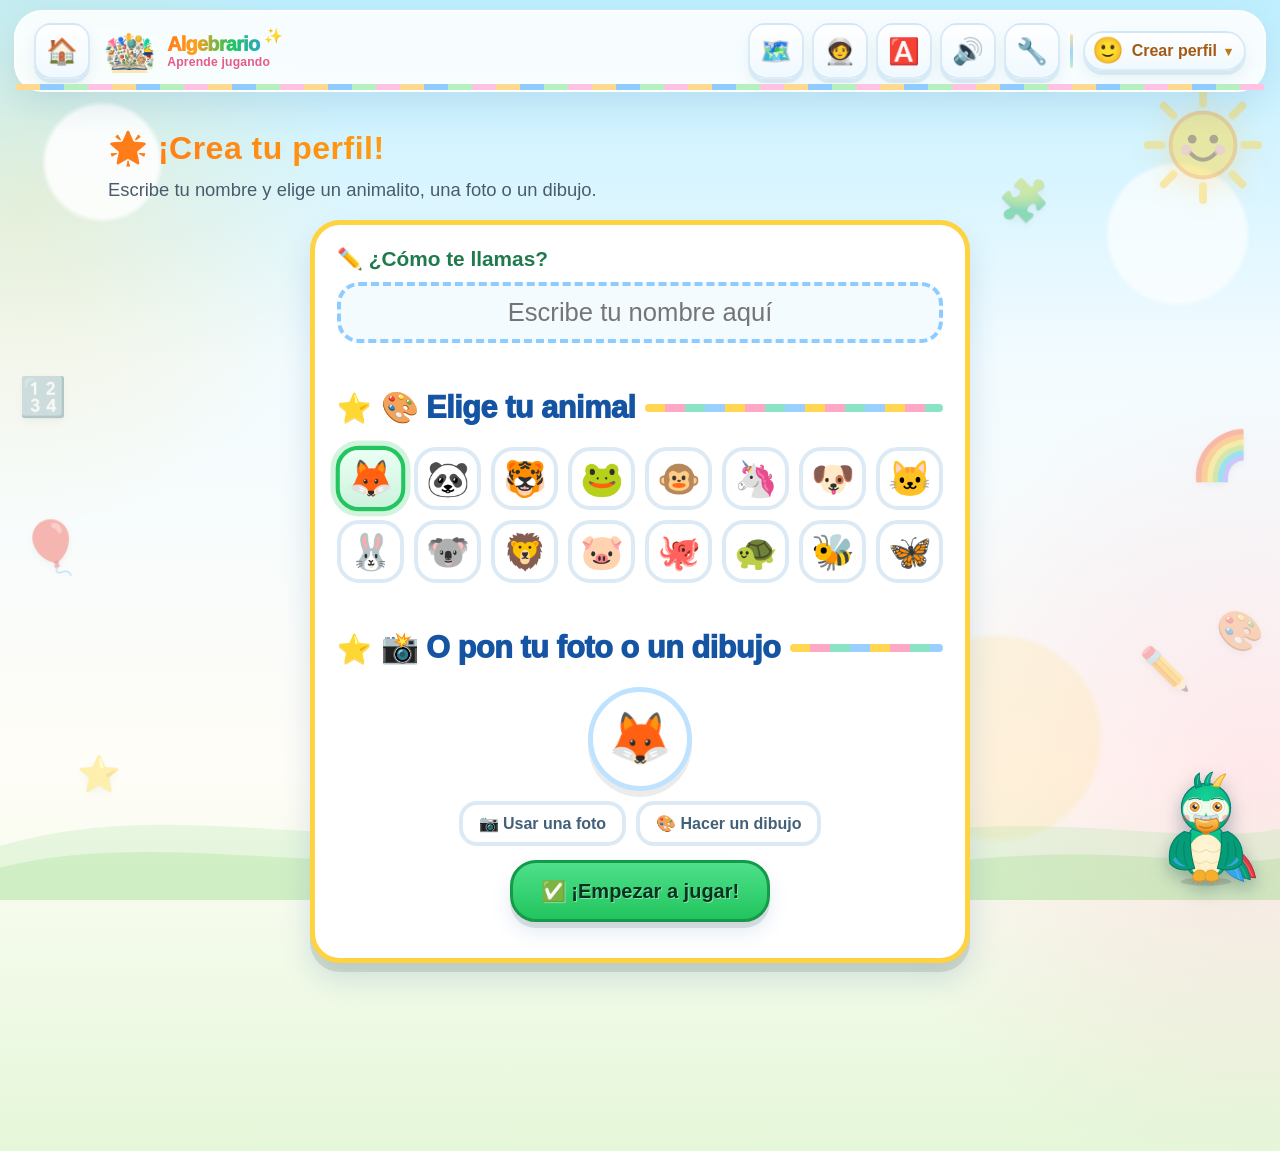
==== index.html @ 23d025f0 "Limpieza del head: quita residuo del icono; v190" ====
<!DOCTYPE html>
<html lang="es-CO">
  <head>
    <meta charset="UTF-8" />
    <meta name="viewport" content="width=device-width, initial-scale=1.0, viewport-fit=cover" />
    <title>Algebrario — Aprende jugando 🦜</title>
    <meta
      name="description"
      content="Algebrario: plataforma educativa para niños de 6 a 11 años: letras, números, materias del colegio por grados (Colombia), aventuras, misiones y un profesor virtual que te acompaña."
    />
    <link rel="manifest" href="manifest.webmanifest" />
    <meta name="theme-color" content="#06d6a0" />
    <link rel="icon" type="image/png" sizes="32x32" href="img/marca/favicon-32.png" />
    <link rel="icon" type="image/png" sizes="48x48" href="img/marca/favicon-48.png" />
    <link rel="apple-touch-icon" sizes="180x180" href="img/marca/apple-touch-icon-180.png" />
    <link rel="stylesheet" href="css/styles.css" />
<link rel="stylesheet" href="css/unidades.css" />
<link rel="stylesheet" href="css/tema-infantil.css" />
<link rel="stylesheet" href="css/algebrario.css" />
    <style>
      #carga-inicial{position:fixed;inset:0;z-index:9999;display:flex;flex-direction:column;align-items:center;justify-content:center;gap:18px;background:linear-gradient(180deg,#8fdcff,#e8f8ff 60%,#d9f6c6);font-family:"Trebuchet MS","Segoe UI",Verdana,sans-serif}
      #carga-inicial img{width:min(62vw,260px);height:auto;animation:cgBota 1.1s ease-in-out infinite}
      #carga-inicial b{font-size:2rem;color:#1454a2;letter-spacing:1px}
      #carga-inicial i{display:inline-block;width:14px;height:14px;margin:0 5px;border-radius:50%;animation:cgPunto 1s ease-in-out infinite}
      #carga-inicial i:nth-child(1){background:#ff6b8b}#carga-inicial i:nth-child(2){background:#ffd23f;animation-delay:.15s}#carga-inicial i:nth-child(3){background:#06d6a0;animation-delay:.3s}
      @keyframes cgBota{0%,100%{transform:translateY(0)}50%{transform:translateY(-10px)}}
      @keyframes cgPunto{0%,100%{transform:translateY(0);opacity:.55}50%{transform:translateY(-9px);opacity:1}}
      @media (prefers-reduced-motion:reduce){#carga-inicial img,#carga-inicial i{animation:none}}
    </style>
  </head>
  <body>
    <div id="carga-inicial" role="status" aria-label="Cargando Algebrario"><img src="img/marca/logo-vivo-450.webp" alt="" width="260" height="258" /><span aria-hidden="true"><i></i><i></i><i></i></span></div>
    <!-- Fondo infantil: cielo, sol, nubes, montañas y garabatos animados -->
    <div class="deco-fondo" aria-hidden="true">
      <span class="deco-sol">
        <svg viewBox="0 0 120 120" width="100%" height="100%">
          <g class="deco-rayos" stroke="#ffd23f" stroke-width="8" stroke-linecap="round">
            <line x1="60" y1="4" x2="60" y2="18" />
            <line x1="60" y1="102" x2="60" y2="116" />
            <line x1="4" y1="60" x2="18" y2="60" />
            <line x1="102" y1="60" x2="116" y2="60" />
            <line x1="20" y1="20" x2="30" y2="30" />
            <line x1="90" y1="90" x2="100" y2="100" />
            <line x1="100" y1="20" x2="90" y2="30" />
            <line x1="30" y1="90" x2="20" y2="100" />
          </g>
          <circle cx="60" cy="60" r="33" fill="#ffd93b" stroke="#f7a52b" stroke-width="4" />
          <circle cx="49" cy="54" r="4.5" fill="#7a4c12" />
          <circle cx="71" cy="54" r="4.5" fill="#7a4c12" />
          <path d="M47 68 Q60 82 73 68" fill="none" stroke="#7a4c12" stroke-width="4" stroke-linecap="round" />
          <circle cx="43" cy="65" r="5.5" fill="#ff9db1" opacity="0.75" />
          <circle cx="77" cy="65" r="5.5" fill="#ff9db1" opacity="0.75" />
        </svg>
      </span>
      <span class="deco-nube n1">☁️</span>
      <span class="deco-nube n2">☁️</span>
      <span class="deco-nube n3">☁️</span>
      <span class="deco-flota f1">🎈</span>
      <span class="deco-flota f2">✏️</span>
      <span class="deco-flota f3">⭐</span>
      <span class="deco-flota f4">🌈</span>
      <span class="deco-flota f5">🖍️</span>
      <span class="deco-flota f6">🎨</span>
      <span class="deco-flota f7">🔢</span>
      <span class="deco-flota f8">🔤</span>
      <span class="deco-flota f9">🧩</span>
      <span class="deco-montanas">
        <svg viewBox="0 0 1440 220" preserveAspectRatio="none">
          <path d="M0 150 C 180 90 340 150 520 130 C 700 110 860 160 1040 132 C 1200 108 1330 150 1440 128 L1440 220 L0 220 Z" fill="#a8e6a3" opacity="0.5" />
          <path d="M0 178 C 160 132 330 182 520 166 C 720 150 900 190 1090 168 C 1260 148 1360 180 1440 166 L1440 220 L0 220 Z" fill="#86d772" opacity="0.55" />
        </svg>
      </span>
    </div>

    <!-- Barra superior: siempre en la misma posición -->
    <header class="barra-superior">
      <!-- Zona 1: volver y nombre de la app -->
      <div class="barra-izq">
        <button id="btn-inicio" class="btn-icono" title="Ir al inicio" aria-label="Ir al inicio">🏠</button>
        <div class="logo">
          <span class="logo-icone" aria-hidden="true"><img src="img/marca/emblema-240.webp" alt="" width="55" height="38" /></span>
          <span class="logo-texto">
            <span class="logo-titulo">Algebrario</span>
            <span class="logo-sub">Aprende jugando</span>
          </span>
          <span class="logo-brillo" aria-hidden="true">✨</span>
        </div>
      </div>

      <!-- Botones organizados: herramientas y perfil -->
      <div class="barra-derecha">
        <div class="barra-acciones">
          <button id="btn-aventura" class="btn-icono" title="Mi aventura y mi progreso" aria-label="Mi aventura y mi progreso">🗺️</button>
          <button id="btn-aventurero" class="btn-icono" title="Mi personaje" aria-label="Mi personaje">🧑‍🚀</button>
          <button id="btn-letra" class="btn-icono" title="Cambiar la forma de las letras" aria-label="Cambiar la forma de las letras">🅰️</button>
          <button id="btn-silencio" class="btn-icono" title="Silenciar" aria-label="Activar o silenciar el sonido">🔊</button>
          <button id="btn-adulto" class="btn-icono" title="Área para personas adultas" aria-label="Área para personas adultas">🔧</button>
        </div>
        <span class="barra-separador" aria-hidden="true"></span>
        <button id="btn-perfil" class="btn-perfil" title="Mi perfil" aria-label="Mi perfil">
          <span class="perfil-avatar-chico" id="btn-perfil-avatar">🦜</span>
          <span class="perfil-nombre-chico" id="btn-perfil-nombre">Perfil</span>
          <span class="perfil-flecha" aria-hidden="true">▾</span>
        </button>
      </div>
    </header>

    <main class="contenedor">
      <!-- INICIO -->
      <section id="pantalla-home" class="pantalla activa">
        <div id="contenido-home" class="contenido"></div>
      </section>

      <!-- PERFIL (¿quién está jugando?) -->
      <section id="pantalla-perfil" class="pantalla">
        <div id="contenido-perfil" class="contenido"></div>
      </section>

      <!-- CUENTA (iniciar sesión / respaldo del progreso) -->
      <section id="pantalla-cuenta" class="pantalla"><div id="contenido-cuenta" class="contenido"></div>
      </section>

      <!-- PANTALLAS GENÉRICAS -->
      <section id="pantalla-aprender" class="pantalla"><div id="contenido-aprender" class="contenido"></div>
      </section>
      <section id="pantalla-nivel" class="pantalla"><div id="contenido-nivel" class="contenido"></div>
      </section>
      <section id="pantalla-escuchar" class="pantalla"><div id="contenido-escuchar" class="contenido"></div>
      </section>
      <section id="pantalla-jugar" class="pantalla"><div id="contenido-jugar" class="contenido"></div>
      </section>
      <section id="pantalla-practicar" class="pantalla"><div id="contenido-practicar" class="contenido"></div>
      </section>
      <section id="pantalla-aventura" class="pantalla"><div id="contenido-aventura" class="contenido"></div>
      </section>
      <section id="pantalla-mundo" class="pantalla"><div id="contenido-mundo" class="contenido"></div>
      </section>
      <section id="pantalla-mision" class="pantalla"><div id="contenido-mision" class="contenido"></div>
      </section>
      <section id="pantalla-mascota" class="pantalla"><div id="contenido-mascota" class="contenido"></div>
      </section>
      <section id="pantalla-cultura" class="pantalla"><div id="contenido-cultura" class="contenido"></div>
      </section>
      <section id="pantalla-escape" class="pantalla"><div id="contenido-escape" class="contenido"></div>
      </section>
      <section id="pantalla-sala" class="pantalla"><div id="contenido-sala" class="contenido"></div>
      </section>
      <section id="pantalla-taller" class="pantalla"><div id="contenido-taller" class="contenido"></div>
      </section>
      <section id="pantalla-invento" class="pantalla"><div id="contenido-invento" class="contenido"></div>
      </section>
      <section id="pantalla-detective" class="pantalla"><div id="contenido-detective" class="contenido"></div>
      </section>
      <section id="pantalla-caso" class="pantalla"><div id="contenido-caso" class="contenido"></div>
      </section>
      <section id="pantalla-concurso" class="pantalla"><div id="contenido-concurso" class="contenido"></div>
      </section>
      <section id="pantalla-ronda" class="pantalla"><div id="contenido-ronda" class="contenido"></div>
      </section>
      <section id="pantalla-laboratorio" class="pantalla"><div id="contenido-laboratorio" class="contenido"></div>
      </section>
      <section id="pantalla-experimento" class="pantalla"><div id="contenido-experimento" class="contenido"></div>
      </section>
      <section id="pantalla-aventurero" class="pantalla"><div id="contenido-aventurero" class="contenido"></div>
      </section>
      <section id="pantalla-armario" class="pantalla"><div id="contenido-armario" class="contenido"></div>
      </section>
      <section id="pantalla-misiones_av" class="pantalla"><div id="contenido-misiones_av" class="contenido"></div>
      </section>
      <section id="pantalla-adulto" class="pantalla"><div id="contenido-adulto" class="contenido"></div>
      </section>

      <!-- MATERIAS Y LECCIONES (grado y materias del perfil) -->
      <section id="pantalla-grados" class="pantalla"><div id="contenido-grados" class="contenido"></div>
      </section>
      <section id="pantalla-materias" class="pantalla"><div id="contenido-materias" class="contenido"></div>
      </section>
      <section id="pantalla-materia" class="pantalla"><div id="contenido-materia" class="contenido"></div>
      </section>
      <section id="pantalla-tema" class="pantalla"><div id="contenido-tema" class="contenido"></div>
      </section>
      <section id="pantalla-repaso" class="pantalla"><div id="contenido-repaso" class="contenido"></div>
      </section>

      <!-- ACTIVIDAD -->
      <section id="pantalla-actividad" class="pantalla">
        <div class="actividad-marco">
          <div class="actividad-barra">
            <button id="btn-volver-act" class="btn-icono" title="Volver" aria-label="Volver">↩️</button>
            <h2 id="act-titulo" class="act-titulo"></h2>
            <div class="actividad-barra-derecha">
              <button id="btn-repetir" class="btn-icono" title="Escuchar otra vez" aria-label="Repetir audio">🔊</button>
              <button id="btn-ayuda" class="btn-icono" title="Ayuda" aria-label="Ayuda">❓</button>
            </div>
          </div>
          <div id="actividad-cuerpo" class="actividad-cuerpo"></div>
        </div>
      </section>
    </main>

    <!-- Personaje guía -->
    <div id="guia" role="button" tabindex="0" title="Tócame para escuchar otra vez">
      <div id="burbuja-guia" class="burbuja"></div>
      <div id="guia-svg"></div>
    </div>

    <!-- Capa de confeti -->
    <div id="confeti" aria-hidden="true"></div>

    <!-- Recompensa -->
    <div id="overlay-recompensa" class="overlay">
      <div class="caja-overlay" id="recompensa-cuerpo"></div>
    </div>

    <!-- Puerta del área adulta (PIN) -->
    <div id="overlay-adulto" class="overlay">
      <div class="caja-overlay pin-caja">
        <h2 id="pin-titulo">🔒 Área para personas adultas</h2>
        <p id="gate-msg">Escribe el PIN de 4 números.</p>
        <div class="pin-puntos" id="pin-puntos" aria-hidden="true">
          <i></i><i></i><i></i><i></i>
        </div>
        <div class="pin-teclado" id="pin-teclado"></div>
        <div class="fila-botones">
          <button id="gate-aceptar" class="btn grande primario">✅ Entrar</button>
          <button id="gate-cerrar" class="btn grande">↩️ Volver</button>
        </div>
        <button id="gate-olvido" class="btn-mini">🔑 Olvidé el PIN</button>
      </div>
    </div>

    <!-- Cuenta de usuario: clave secreta de 4 números (se usa para
         iniciar sesión en la cuenta con respaldo del progreso) -->
    <div id="overlay-cuenta" class="overlay">
      <div class="caja-overlay pin-caja">
        <div id="cte-agree" hidden></div>
        <div id="cte-zona">
          <h2 id="cte-titulo">🔑 Clave de la cuenta</h2>
          <p id="cte-msg">Escribe los 4 números de la cuenta.</p>
          <div class="pin-puntos" id="cte-puntos" aria-hidden="true">
            <i></i><i></i><i></i><i></i>
          </div>
          <div class="pin-teclado" id="cte-teclado"></div>
        </div>
        <div class="fila-botones">
          <button id="cte-aceptar" class="btn grande primario">✅ Entrar</button>
          <button id="cte-cerrar" class="btn grande">↩️ Volver</button>
        </div>
      </div>
    </div>

    <!-- Dibujar el avatar -->
    <div id="overlay-dibujo" class="overlay">
      <div class="caja-overlay dibujo-caja">
        <h2>🎨 Dibuja tu cara</h2>
        <canvas id="lienzo-avatar" width="300" height="300"></canvas>
        <div id="dibujo-colores" class="dibujo-colores"></div>
        <div class="fila-botones">
          <button id="dibujo-listo" class="btn grande primario">✅ Usar mi dibujo</button>
          <button id="dibujo-borrar" class="btn grande">🧽 Borrar todo</button>
          <button id="dibujo-cancelar" class="btn grande">↩️ Cancelar</button>
        </div>
      </div>
    </div>

    <!-- Imagen de la foto de perfil (oculta) -->
    <input id="archivo-foto" type="file" accept="image/*" hidden />

    <!-- Archivo de respaldo de cuenta (oculto; lo abren los botones importar) -->
    <input id="archivo-cuenta" type="file" accept="application/json,.json,text/plain" hidden />

    <!-- Informe para imprimir o guardar en PDF (oculto en pantalla) -->
    <div id="informe-impresion"></div>

    <script defer src="js/data.js"></script>
    <!-- Contenido DBA por grado (datos compactos que curriculo.js convierte en temas) -->
    <script defer src="js/curriculo-dba-g1.js"></script>
    <script defer src="js/curriculo-dba-g2.js"></script>
    <script defer src="js/curriculo-dba-g3.js"></script>
    <script defer src="js/curriculo-dba-g4.js"></script>
    <script defer src="js/curriculo-dba-g5.js"></script>
    <script defer src="js/curriculo.js"></script>
<script defer src="js/unidades.js"></script>
<script defer src="js/profe.js"></script>
    <script defer src="js/core.js"></script>
    <script defer src="js/cuentas.js"></script>
    <script defer src="js/activities.js"></script>
    <script defer src="js/juegos.js"></script>
    <script defer src="js/misiones.js"></script>
    <script defer src="js/mascota.js"></script>
    <script defer src="js/escape.js"></script>
    <script defer src="js/taller.js"></script>
    <script defer src="js/detective.js"></script>
    <script defer src="js/concurso.js"></script>
    <script defer src="js/laboratorio.js"></script>
    <script defer src="js/aventurero/accesorios.js"></script>
    <script defer src="js/aventurero/motor3d.js"></script>
    <script defer src="js/aventurero/gltf.js"></script>
    <script defer src="js/aventurero/modelo.js"></script>
    <script defer src="js/aventurero/personaje.js"></script>
    <script defer src="js/aventurero/misiones.js"></script>
    <script defer src="js/aventurero/progreso.js"></script>
    <script defer src="js/cultura.js"></script>
    <script defer src="js/criaturas-dibujo.js"></script>
    <script defer src="js/app.js"></script>
    <script defer src="js/curriculo-ui.js"></script>
<script defer src="js/materias-home.js"></script>
    <script defer src="js/tema-infantil.js"></script>
    <script defer src="js/algebrario.js"></script>
    <script defer src="js/gestos.js"></script>
    <script defer src="js/kiko-vivo.js"></script>
    <script>setTimeout(function(){var c=document.getElementById("carga-inicial");if(c)c.remove()},9000)</script>
  </body>
</html>
---- css/styles.css ----
/* =========================================================
   WEB LEER — Hoja de estilos
   Diseño infantil, grande, con buen contraste y animaciones
   suaves (sin luces intermitentes).

   ÍNDICE GENERAL
   ------------------------------------------------------------------
   PARTE A — Base original
     Capa de fondo · barra superior · botones · contenedores ·
     bienvenida · tarjetas de área · pestañas · tarjetas de nivel,
     lección y juego · pantalla de actividad · móvil · guía Kiko ·
     confeti · recompensa · informes
   PARTE B — Capas de acabado (van al final del archivo)
     1.  Capa de fondo decorativa (sol, nubes, montañas, garabatos)
     2.  Tipografía divertida
     3.  Barra superior
     4.  Botones
     5.  Bienvenida (inicio)
     6.  Tarjetas de área (Letras / Números)
     7.  Pestañas de área
     8.  Tarjetas de nivel, lección y juego
     9.  Pantalla de actividad
     10. Adaptación a pantallas pequeñas
     11. Menos movimiento
     12. Puerta del adulto con PIN
     13. Avatar con foto o dibujo
     14. Dibujar el avatar
     15. Sopa de letras
     16. Informe de progreso (imprimir/PDF)
     17. Móvil para las piezas nuevas
     19. Cabecera animada (logo, brillo, pestañas)
     20. Sopa de letras — dificultad
     21. Dificultad de los juegos (selector por tarjeta)
     22. Mundo de aventuras con misiones
     23. Animaciones y acabado (todo en movimiento)
     24. Menos movimiento (global)
   ========================================================= */

:root {
  --verde: #06d6a0;
  --verde-osc: #049a76;
  --azul: #2f80ed;
  --azul-osc: #1a5fc4;
  --azul-cielo: #65bfff;
  --coral: #ff7f7f;
  --amarillo: #ffd166;
  --rojo: #ef476f;
  --naranja: #f2994a;
  --morado: #bb6bd9;
  --texto: #26364a;
  --fondo: #f3f7fa;
  --blanco: #ffffff;
  --crema: #fffdf4;
  --gris-suave: #f3f7fa;
  --cielo: #a8e2ff;
  --rosa: #ff9dc0;
  --uva: #a855f7;
  --menta: #7ee0c0;
  --sol: #ffd23f;
  --naranja-fun: #ff8a3c;
  --sombra: 0 8px 0 rgba(0, 0, 0, 0.12), 0 12px 24px rgba(60, 120, 170, 0.16);
  --sombra-suave: 0 6px 16px rgba(50, 110, 160, 0.18);
  --radio: 22px;
  --radio-grande: 30px;
}

* {
  box-sizing: border-box;
}

html,
body {
  margin: 0;
  padding: 0;
}

body {
  font-family: "Comic Sans MS", "Comic Neue", "Chalkboard SE", "Trebuchet MS",
    "Segoe UI", Verdana, sans-serif;
  color: var(--texto);
  background-color: #cdeeff;
  background-image:
    radial-gradient(circle at 12% 8%, rgba(255, 236, 150, 0.85) 0 0, rgba(255, 236, 150, 0) 26%),
    radial-gradient(circle at 88% 12%, rgba(186, 238, 255, 0.95) 0 0, rgba(190, 240, 255, 0) 30%),
    radial-gradient(circle at 18% 94%, rgba(190, 250, 200, 0.85) 0 0, rgba(190, 250, 200, 0) 30%),
    radial-gradient(circle at 86% 90%, rgba(255, 208, 236, 0.8) 0 0, rgba(255, 210, 235, 0) 28%),
    linear-gradient(180deg, #a2ddff 0%, #cbeeff 24%, #e8f8ff 46%, #f4fce9 72%, #d9f6c6 100%);
  background-attachment: fixed;
  min-height: 100vh;
  -webkit-font-smoothing: antialiased;
}

button {
  font-family: inherit;
  cursor: pointer;
}

/* ---------------- Forma de las letras (imprenta / cursiva / caligrafía) ----------------
   El botón 🅰️ del encabezado añade una clase al <body>. Cuando un modo
   está activo, TODA la app usa esa tipografía para que el cambio se note
   en todas partes (menús, botones, consignas, palabras grandes...).
   Los emojis no se ven afectados porque se dibujan con su propia fuente. */
body.letra-cursiva,
body.letra-cursiva * {
  font-family: "Segoe Script", "Lucida Handwriting", "Comic Sans MS", cursive !important;
}

body.letra-script,
body.letra-script * {
  font-family: "Lucida Handwriting", "Segoe Print", "Bradley Hand ITC", cursive !important;
}

/* La letra de imprenta (por defecto) mantiene la fuente amable original */
body.letra-imprenta {
  font-family: "Comic Sans MS", "Comic Neue", "Chalkboard SE", "Trebuchet MS",
    "Segoe UI", Verdana, sans-serif;
}

/* Las letras y palabras grandes respiran mejor en cursiva/caligrafía:
   se agrandan un poco para que se lean con claridad. */
body.letra-cursiva .letra-grande,
body.letra-script .letra-grande {
  font-size: 3.4rem;
}

body.letra-cursiva .silaba-grande,
body.letra-script .silaba-grande {
  font-size: 2.6rem;
}

body.letra-cursiva .palabra,
body.letra-script .palabra {
  letter-spacing: 0.5px;
}

/* ---------------- Barra superior ---------------- */
.barra-superior {
  position: sticky;
  top: 0;
  z-index: 50;
  display: flex;
  align-items: center;
  gap: 12px;
  padding: 10px 18px;
  background: rgba(255, 253, 244, 0.85);
  border-bottom: 3px solid #cfeaff;
  backdrop-filter: blur(10px);
}

.logo {
  display: flex;
  align-items: center;
  gap: 8px;
  font-weight: bold;
  font-size: 1.4rem;
  color: var(--verde-osc);
  letter-spacing: 1px;
}

.logo-icone {
  font-size: 1.8rem;
}

.barra-derecha {
  margin-left: auto;
}

.btn-icono {
  font-size: 1.6rem;
  width: 56px;
  height: 56px;
  border: 3px solid #d7ecf7;
  border-radius: 16px;
  background: var(--blanco);
  box-shadow: var(--sombra);
  transition: transform 0.1s;
}

@media (hover: hover) and (pointer: fine) {
.btn-icono:hover {
  transform: translateY(-2px);
}
}

.btn-icono:active {
  transform: translateY(2px);
  box-shadow: 0 2px 0 rgba(0, 0, 0, 0.12);
}

/* ---------------- Contenedores ---------------- */
.contenedor {
  max-width: 1100px;
  margin: 0 auto;
  padding: 18px 18px 140px;
}

.pantalla {
  display: none;
}

.pantalla.activa {
  display: block;
  animation: aparecer 0.34s cubic-bezier(0.2, 0.8, 0.2, 1) both;
}

@keyframes aparecer {
  from {
    opacity: 0;
    transform: translateY(10px);
  }
  to {
    opacity: 1;
    transform: none;
  }
}

.contenido h1,
.cabecera-pantalla h1 {
  font-size: 2rem;
  margin: 6px 0 4px;
}

.cabecera-pantalla p {
  margin: 0 0 16px;
  font-size: 1.15rem;
  color: #4a5b6b;
}

/* Barra de acento con el color de la materia (solo en las pantallas
   de materia y tema, que fijan --c-materia desde los datos). */
.cabecera-materia::after {
  content: "";
  display: block;
  width: 58px;
  height: 7px;
  border-radius: 999px;
  background: var(--c-materia, #3fa34d);
  margin: -6px 0 8px;
  box-shadow: 0 2px 0 rgba(0, 0, 0, 0.06);
}

.subtitulo {
  margin: 26px 0 10px;
  font-size: 1.35rem;
}

/* ---------------- Botones ---------------- */
.btn {
  border: 4px solid #cfe3f0;
  background: linear-gradient(180deg, #fffdf4, #f7fbff);
  color: var(--texto);
  border-radius: var(--radio);
  padding: 12px 22px;
  font-size: 1.1rem;
  font-weight: bold;
  box-shadow: 0 6px 0 rgba(0, 0, 0, 0.1), 0 10px 20px rgba(60, 120, 170, 0.14);
  transition: transform 0.12s ease, box-shadow 0.12s ease, background 0.12s ease;
}

@media (hover: hover) and (pointer: fine) {
.btn:hover {
  transform: translateY(-3px) rotate(-0.5deg);
  box-shadow: 0 9px 0 rgba(0, 0, 0, 0.1), 0 14px 24px rgba(60, 120, 170, 0.18);
}
}

.btn:active {
  transform: translateY(2px);
  box-shadow: 0 2px 0 rgba(0, 0, 0, 0.12);
}

.btn.grande {
  font-size: 1.25rem;
  padding: 16px 28px;
}

.btn.primario {
  background: linear-gradient(180deg, #4ee08a, #22c55e);
  border-color: #159a4b;
  color: #06341f;
  text-shadow: 1px 1px 0 rgba(255, 255, 255, 0.4);
}

.btn.peligro {
  background: #ffe3e9;
  border-color: var(--rojo);
  color: #8a1030;
}

.btn-mini {
  border: none;
  background: transparent;
  color: #5c7286; /* antes #7b8a99: 3.4:1 */
  font-size: 0.95rem;
  text-decoration: underline;
  padding: 8px;
}

.btn-huge {
  display: flex;
  flex-direction: column;
  align-items: center;
  justify-content: center;
  gap: 6px;
  min-width: 210px;
  min-height: 130px;
  font-size: 2.6rem;
  border: 4px solid #cfe3f0;
  border-radius: 28px;
  background: var(--blanco);
  box-shadow: var(--sombra);
  padding: 14px;
  transition: transform 0.12s;
}

.btn-huge span {
  font-size: 1.25rem;
  font-weight: bold;
}

.btn-huge small {
  font-size: 0.95rem;
  color: #5b6b7b;
}

@media (hover: hover) and (pointer: fine) {
.btn-huge:hover {
  transform: translateY(-3px);
}
}

.btn-huge.primario {
  background: var(--verde);
  border-color: var(--verde-osc);
}

.botones-principales {
  display: flex;
  flex-wrap: wrap;
  gap: 16px;
  justify-content: center;
  margin: 18px 0 26px;
}

.fila-botones {
  display: flex;
  gap: 12px;
  justify-content: center;
  flex-wrap: wrap;
  margin: 14px 0;
}

/* ---------------- Inicio ---------------- */
.saludo {
  text-align: center;
  font-size: 2.2rem;
  margin: 10px 0 0;
  color: var(--verde-osc);
}

.menu-secciones {
  display: grid;
  grid-template-columns: repeat(auto-fit, minmax(170px, 1fr));
  gap: 14px;
  margin-top: 10px;
}

.tarjeta-seccion {
  display: flex;
  flex-direction: column;
  align-items: center;
  gap: 6px;
  padding: 18px 10px;
  border: 3px solid #cfe3f0;
  border-radius: var(--radio);
  background: var(--blanco);
  box-shadow: var(--sombra);
  transition: transform 0.12s;
}

@media (hover: hover) and (pointer: fine) {
.tarjeta-seccion:hover {
  transform: translateY(-3px);
}
}

.icono-seccion {
  font-size: 2.4rem;
}

.nombre-seccion {
  font-weight: bold;
  font-size: 1.15rem;
}

.desc-seccion {
  font-size: 0.95rem;
  color: #5b6b7b;
}

.pie-adulto {
  text-align: center;
  margin-top: 26px;
}

/* ---------------- Niveles ---------------- */
.tarjeta-nivel {
  display: flex;
  align-items: center;
  gap: 16px;
  background: var(--cc, #eef);
  border: 4px solid var(--c, #999);
  border-radius: 26px;
  padding: 16px 18px;
  margin: 12px 0;
  cursor: pointer;
  transition: transform 0.12s;
}

@media (hover: hover) and (pointer: fine) {
.tarjeta-nivel:hover {
  transform: translateY(-3px);
}
}

.tarjeta-nivel.bloqueada {
  filter: grayscale(0.7);
  opacity: 0.75;
  cursor: not-allowed;
}

.icono-nivel {
  font-size: 3rem;
}

.info-nivel {
  flex: 1;
}

.info-nivel h3 {
  margin: 0 0 2px;
  font-size: 1.35rem;
}

.info-nivel p {
  margin: 0 0 8px;
  color: #45566a;
}

.barra {
  display: block;
  height: 14px;
  background: rgba(255, 255, 255, 0.8);
  border-radius: 10px;
  overflow: hidden;
  border: 2px solid rgba(0, 0, 0, 0.08);
}

.barra i {
  display: block;
  height: 100%;
  background: var(--c, var(--verde));
  transition: width 0.4s;
}

.candado {
  font-size: 2rem;
}

/* ---------------- Lecciones ---------------- */
.rejilla-lecciones {
  display: grid;
  grid-template-columns: repeat(auto-fill, minmax(200px, 1fr));
  gap: 12px;
  margin-top: 14px;
}

.leccion {
  display: flex;
  align-items: center;
  gap: 10px;
  padding: 14px;
  border: 3px solid #cfe3f0;
  border-radius: 18px;
  background: var(--blanco);
  box-shadow: var(--sombra);
  font-size: 1.05rem;
  font-weight: bold;
  text-align: left;
  min-height: 70px;
}

.leccion.hecha {
  background: #e9fbf3;
  border-color: var(--verde);
}

.leccion .num {
  font-size: 1.3rem;
}

.rejilla-juegos {
  display: grid;
  grid-template-columns: repeat(auto-fill, minmax(215px, 1fr));
  gap: 14px;
  margin-top: 12px;
}

.tarjeta-juego {
  display: flex;
  flex-direction: column;
  align-items: center;
  gap: 6px;
  padding: 20px 12px;
  border: 3px solid #cfe3f0;
  border-radius: 22px;
  background: var(--blanco);
  box-shadow: var(--sombra);
  transition: transform 0.12s;
}

@media (hover: hover) and (pointer: fine) {
.tarjeta-juego:hover {
  transform: translateY(-3px);
}
}

.icono-juego {
  font-size: 2.6rem;
}

.nombre-juego {
  font-weight: bold;
  font-size: 1.15rem;
}

.desc-juego {
  color: #5b6b7b;
  font-size: 0.95rem;
  text-align: center;
}

.nota-adulto {
  background: #fff8e6;
  border: 2px dashed var(--amarillo);
  border-radius: 16px;
  padding: 12px 16px;
  margin-top: 20px;
  font-size: 1rem;
}

/* ---------------- Actividad ---------------- */
.actividad-marco {
  background: var(--blanco);
  border: 4px solid #cfe3f0;
  border-radius: 26px;
  overflow: hidden;
}

.actividad-barra {
  display: flex;
  align-items: center;
  gap: 10px;
  padding: 10px 14px;
  background: #f2fafd;
  border-bottom: 3px solid #e2f1f8;
}

.act-titulo {
  flex: 1;
  margin: 0;
  font-size: 1.25rem;
  text-align: center;
}

.actividad-barra-derecha {
  display: flex;
  gap: 8px;
}

.actividad-cuerpo {
  padding: 18px;
  min-height: 420px;
}

.zona {
  display: flex;
  flex-direction: column;
  align-items: center;
  gap: 10px;
}

.consigna {
  font-size: 1.5rem;
  font-weight: bold;
  margin: 6px 0;
  text-align: center;
}

.fila-consigna {
  display: flex;
  align-items: center;
  gap: 14px;
}

.btn-altavoz {
  font-size: 1.6rem;
  border: 3px solid #cfe3f0;
  background: var(--amarillo);
  border-radius: 18px;
  padding: 10px 16px;
  box-shadow: var(--sombra);
}

.btn-altavoz.grande {
  font-size: 2rem;
  padding: 12px 22px;
}

@media (hover: hover) and (pointer: fine) {
.btn-altavoz:hover {
  transform: translateY(-2px);
}
}

.ayuda-texto {
  color: #6a7b8b;
  font-size: 1rem;
  margin: 4px 0;
}

/* Opciones */
.tablero-opciones {
  display: flex;
  flex-wrap: wrap;
  gap: 14px;
  justify-content: center;
  margin-top: 10px;
}

.opcion {
  min-width: 110px;
  min-height: 110px;
  font-size: 2rem;
  font-weight: bold;
  border: 4px solid #cfe3f0;
  border-radius: 24px;
  background: var(--blanco);
  box-shadow: var(--sombra);
  padding: 10px 16px;
  transition: transform 0.12s, border-color 0.15s;
  color: var(--texto);
}

@media (hover: hover) and (pointer: fine) {
.opcion:hover {
  transform: translateY(-3px);
  border-color: var(--azul);
}
}

.opcion.correcto {
  background: #d6f8e9;
  border-color: var(--verde);
  animation: pop 0.35s;
}

.opcion.mal {
  background: #ffe3e9;
  border-color: var(--rojo);
  animation: temblor 0.3s;
}

.opcion.pista {
  border-color: var(--amarillo);
  background: #fff8e0;
}

@keyframes pop {
  50% {
    transform: scale(1.12);
  }
}

@keyframes temblor {
  25% {
    transform: translateX(-6px);
  }
  75% {
    transform: translateX(6px);
  }
}

.letra-grande {
  font-size: 3rem;
  line-height: 1;
}

.silaba-grande {
  font-size: 2.2rem;
}

.emoji-opcion {
  font-size: 3.4rem;
}

.texto-opcion {
  font-size: 1.35rem;
}

.imagen-pista {
  font-size: 1.6rem;
  margin-top: 6px;
}

.pregunta {
  font-size: 1.5rem;
  font-weight: bold;
  text-align: center;
  margin: 8px 0 0;
}

/* Tarjeta explorar */
.tarjeta-explorar {
  display: flex;
  flex-direction: column;
  align-items: center;
  gap: 6px;
  background: #f7fcff;
  border: 4px dashed #b9dcee;
  border-radius: 26px;
  padding: 18px 34px;
  margin: 6px 0;
  cursor: pointer;
  transition: transform 0.12s ease, background 0.12s ease;
}


.tarjeta-explorar:focus-visible {
  background: #eaf6ff;
  transform: translateY(-2px);
  outline: none;
}
@media (hover: hover) and (pointer: fine) {
.tarjeta-explorar:hover {
  background: #eaf6ff;
  transform: translateY(-2px);
  outline: none;
}
}

.tarjeta-explorar.mini {
  padding: 10px 26px;
}

.tarjeta-explorar.pista {
  border-color: var(--amarillo);
  background: #fff8e0;
}

.explorar-emoji {
  font-size: 4.6rem;
  line-height: 1.1;
}

.explorar-letra {
  font-size: 5rem;
  font-weight: bold;
  color: var(--azul);
  line-height: 1.05;
}

.explorar-texto {
  font-size: 1.6rem;
  font-weight: bold;
}

/* Fichas y ranuras */
.ranuras {
  display: flex;
  gap: 10px;
  justify-content: center;
  flex-wrap: wrap;
  margin: 10px 0;
}

.ranuras.pista {
  outline: 3px dashed var(--amarillo);
  outline-offset: 6px;
}

.ranura {
  min-width: 92px;
  min-height: 92px;
  border: 4px dashed #b9dcee;
  border-radius: 20px;
  background: #f4fbff;
  display: flex;
  align-items: center;
  justify-content: center;
}

.bandeja {
  display: flex;
  gap: 12px;
  flex-wrap: wrap;
  justify-content: center;
  margin-top: 8px;
}

.ficha {
  min-width: 84px;
  min-height: 84px;
  display: flex;
  align-items: center;
  justify-content: center;
  font-size: 2rem;
  font-weight: bold;
  border: 4px solid #cfe3f0;
  border-radius: 20px;
  background: var(--blanco);
  box-shadow: var(--sombra);
  user-select: none;
  touch-action: none;
  cursor: grab;
  padding: 6px 12px;
}

.ficha.seleccionada {
  border-color: var(--azul);
  background: #e4f0ff;
}

.ficha.arrastrando {
  opacity: 0.9;
  cursor: grabbing;
  box-shadow: 0 14px 24px rgba(0, 0, 0, 0.2);
}

/* Palabra incompleta */
.palabra-incompleta {
  display: flex;
  gap: 10px;
  justify-content: center;
  flex-wrap: wrap;
  margin: 8px 0;
}

.caja-letra {
  min-width: 74px;
  min-height: 84px;
  border: 4px solid #cfe3f0;
  border-radius: 18px;
  background: var(--blanco);
  font-size: 2.6rem;
  font-weight: bold;
  display: flex;
  align-items: center;
  justify-content: center;
}

.caja-letra.vacia {
  border-style: dashed;
  background: #f4fbff;
}

.caja-letra.bien {
  background: #d6f8e9;
  border-color: var(--verde);
}

.caja-letra.mal {
  background: #ffe3e9;
  border-color: var(--rojo);
}

.caja-letra.pista {
  border-color: var(--amarillo);
  background: #fff8e0;
}

/* Teclado en pantalla */
.teclado-letras {
  display: flex;
  flex-wrap: wrap;
  gap: 8px;
  justify-content: center;
  max-width: 720px;
  margin-top: 12px;
}

.tecla {
  min-width: 54px;
  min-height: 54px;
  font-size: 1.5rem;
  font-weight: bold;
  border: 3px solid #cfe3f0;
  border-radius: 14px;
  background: var(--blanco);
  box-shadow: 0 3px 0 rgba(0, 0, 0, 0.12);
}

@media (hover: hover) and (pointer: fine) {
.tecla:hover {
  background: #eaf4ff;
}
}

/* Memoria */
.memoria {
  display: grid;
  grid-template-columns: repeat(4, 96px);
  gap: 12px;
  justify-content: center;
  margin-top: 10px;
}

.carta {
  position: relative;
  width: 96px;
  height: 96px;
  border: 4px solid #cfe3f0;
  border-radius: 18px;
  background: var(--azul);
  color: transparent;
  font-size: 2.4rem;
  font-weight: bold;
  overflow: hidden;
}

.carta .atras {
  position: absolute;
  inset: 0;
  display: flex;
  align-items: center;
  justify-content: center;
  color: #fff;
  font-size: 2.4rem;
}

.carta .frente {
  position: absolute;
  inset: 0;
  display: flex;
  align-items: center;
  justify-content: center;
  background: var(--blanco);
  color: var(--texto);
  opacity: 0;
  transition: opacity 0.18s;
}

.carta.volteada .frente,
.carta.par .frente {
  opacity: 1;
}

.carta.par {
  border-color: var(--verde);
  background: #d6f8e9;
}

.carta.pista {
  border-color: var(--amarillo);
}

/* Trazo */
.lienzo-trazo {
  width: 100%;
  max-width: 640px;
  height: auto;
  border: 4px solid #cfe3f0;
  border-radius: 20px;
  background: var(--blanco);
  touch-action: none;
  cursor: crosshair;
}

.barra-trazo {
  width: 100%;
  max-width: 640px;
  height: 16px;
  background: #e8f4fb;
  border: 2px solid #cfe3f0;
  border-radius: 10px;
  overflow: hidden;
}

.barra-trazo i {
  display: block;
  height: 100%;
  width: 0%;
  background: var(--verde);
  transition: width 0.2s;
}

/* Oraciones y cuentos */
.oracion {
  display: flex;
  flex-wrap: wrap;
  gap: 10px;
  justify-content: center;
  margin: 10px 0;
}

.palabra {
  font-size: 2rem;
  font-weight: bold;
  border: 3px solid #cfe3f0;
  border-radius: 16px;
  background: var(--blanco);
  padding: 8px 16px;
}

.palabra.activa {
  background: var(--amarillo);
  border-color: #e0a800;
}

.titulo-cuento {
  text-align: center;
  font-size: 1.7rem;
  margin: 4px 0 10px;
}

.pagina-cuento {
  border: 4px dashed #b9dcee;
  border-radius: 24px;
  background: #f7fcff;
  padding: 18px;
  text-align: center;
  min-height: 240px;
}

.pagina-cuento.pista {
  border-color: var(--amarillo);
  background: #fff8e0;
}

.emoji-cuento {
  font-size: 4.4rem;
}

.texto-cuento {
  font-size: 1.7rem;
  font-weight: bold;
  margin: 12px auto;
  max-width: 640px;
  line-height: 1.5;
}

.progreso-cuento {
  text-align: center;
  color: #6a7b8b;
  font-size: 1rem;
  margin: 6px 0;
}

.paso-quiz .consigna {
  color: var(--morado);
}

/* ---------------- Guía (personaje) ---------------- */
#guia {
  position: fixed;
  right: 18px;
  bottom: 10px;
  z-index: 60;
  display: flex;
  flex-direction: column;
  align-items: flex-end;
  cursor: pointer;
  user-select: none;
  overflow: visible;
  padding: 4px;
}

#guia svg {
  width: 104px;
  height: auto;
  overflow: visible;
  display: block;
  filter: drop-shadow(0 6px 8px rgba(0, 0, 0, 0.15));
  transition: width 0.35s ease;
}

/* Un poco más grande en la pantalla de inicio */
#guia.grande svg {
  width: 134px;
}

/* Respiración suave del cuerpo */
.kiko-cuerpo {
  transform-box: fill-box;
  transform-origin: 50% 100%;
  animation: kiko-respirar 3.4s ease-in-out infinite;
}

@keyframes kiko-respirar {
  0%,
  100% {
    transform: scaleY(1);
  }
  50% {
    transform: scaleY(1.025);
  }
}

/* Parpadeo: los parpados cubren los ojos un instante */
.kiko-parpado {
  transform-box: fill-box;
  transform-origin: 50% 0%;
  transform: scaleY(0);
  animation: kiko-parpadear 5s ease-in-out infinite;
}

.kiko-parpado-2 {
  animation-delay: 0.03s;
}

@keyframes kiko-parpadear {
  0%,
  91%,
  100% {
    transform: scaleY(0);
  }
  94%,
  96% {
    transform: scaleY(1);
  }
}

/* Rebote al hablar */
#guia.hablando svg {
  animation: hablar 0.55s ease-in-out 3;
}

@keyframes hablar {
  50% {
    transform: translateY(-7px) rotate(-2deg);
  }
}

/* Aleteo de las alas mientras habla */
#guia.hablando .kiko-ala-der {
  transform-box: fill-box;
  transform-origin: 20% 10%;
  animation: kiko-alar-der 0.38s ease-in-out 4 alternate;
}

#guia.hablando .kiko-ala-izq {
  transform-box: fill-box;
  transform-origin: 80% 10%;
  animation: kiko-alar-izq 0.38s ease-in-out 4 alternate;
}

@keyframes kiko-alar-der {
  from {
    transform: rotate(0);
  }
  to {
    transform: rotate(-16deg);
  }
}

@keyframes kiko-alar-izq {
  from {
    transform: rotate(0);
  }
  to {
    transform: rotate(16deg);
  }
}

.burbuja {
  max-width: 300px;
  background: var(--blanco);
  border: 3px solid #cfe3f0;
  border-radius: 20px;
  border-bottom-right-radius: 4px;
  padding: 12px 14px;
  font-size: 1.05rem;
  font-weight: bold;
  margin-bottom: 8px;
  box-shadow: var(--sombra);
  opacity: 0;
  transform: translateY(6px);
  transition: opacity 0.2s, transform 0.2s;
  pointer-events: none;
}

.burbuja.visible {
  opacity: 1;
  transform: none;
}

/* ---------------- Confeti ---------------- */
#confeti {
  position: fixed;
  inset: 0;
  pointer-events: none;
  z-index: 70;
  overflow: hidden;
}

.ponto-confeti {
  position: absolute;
  width: 12px;
  height: 12px;
  border-radius: 3px;
  opacity: 0;
  animation: caer 1.5s ease-in forwards;
}

@keyframes caer {
  0% {
    opacity: 1;
    transform: translateY(0) rotate(0deg);
  }
  100% {
    opacity: 0;
    transform: translateY(45vh) rotate(320deg);
  }
}

/* ---------------- Overlays ---------------- */
.overlay {
  position: fixed;
  inset: 0;
  background: rgba(20, 40, 60, 0.55);
  display: none;
  align-items: center;
  justify-content: center;
  z-index: 90;
  padding: 20px;
}

.overlay.visible {
  display: flex;
}

.caja-overlay {
  background: var(--blanco);
  border-radius: 28px;
  padding: 26px 30px;
  max-width: 620px;
  width: 100%;
  text-align: center;
  box-shadow: 0 20px 50px rgba(0, 0, 0, 0.3);
  max-height: 90vh;
  overflow: auto;
}

.caja-overlay h2 {
  margin-top: 0;
  font-size: 1.8rem;
}

.estrellas-grandes {
  font-size: 3rem;
  margin: 6px 0;
}

.gate-btn {
  position: relative;
  overflow: hidden;
  margin: 12px 0;
  width: 100%;
}

.gate-progreso {
  position: absolute;
  left: 0;
  bottom: 0;
  height: 10px;
  width: 100%;
}

.gate-progreso i {
  display: block;
  height: 100%;
  width: 0%;
  background: var(--amarillo);
}

.gate-progreso.corriendo i {
  animation: cargar 3s linear forwards;
}

@keyframes cargar {
  to {
    width: 100%;
  }
}

/* ---------------- Mi aventura ---------------- */
.resumen-estrellas {
  font-size: 1.6rem;
  font-weight: bold;
}

.mapa-aventura {
  display: flex;
  flex-wrap: wrap;
  gap: 14px;
  margin: 12px 0;
}

.nodo-mundo {
  display: flex;
  flex-direction: column;
  align-items: center;
  gap: 4px;
  min-width: 150px;
  padding: 16px;
  border: 4px solid var(--c, #999);
  border-radius: 22px;
  background: var(--blanco);
  box-shadow: var(--sombra);
  cursor: pointer;
  transition: transform 0.12s;
}

@media (hover: hover) and (pointer: fine) {
.nodo-mundo:hover {
  transform: translateY(-3px);
}
}

.nodo-mundo.bloqueado {
  filter: grayscale(0.8);
  opacity: 0.7;
  cursor: not-allowed;
}

.icono-mundo {
  font-size: 2.6rem;
}

.nombre-mundo {
  font-weight: bold;
  text-align: center;
}

.estrellas-mundo {
  color: #5b6b7b;
  font-size: 0.95rem;
}

.rejilla-insignias,
.rejilla-animales {
  display: grid;
  grid-template-columns: repeat(auto-fill, minmax(170px, 1fr));
  gap: 12px;
}

.insignia,
.animal {
  display: flex;
  flex-direction: column;
  align-items: center;
  gap: 4px;
  text-align: center;
  padding: 14px 10px;
  border: 3px solid #cfe3f0;
  border-radius: 18px;
  background: var(--blanco);
  box-shadow: var(--sombra);
  color: var(--texto);
  font-size: 1rem;
}

.insignia.pendiente {
  opacity: 0.55;
}

.animal.bloqueado {
  opacity: 0.55;
  cursor: not-allowed;
}

.animal.activo {
  border-color: var(--verde);
  background: #e9fbf3;
}

.icono-insignia,
.icono-animal {
  font-size: 2.4rem;
}

.nombre-insignia,
.nombre-animal {
  font-weight: bold;
}

.desc-insignia,
.costo-animal {
  font-size: 0.9rem;
  color: #5b6b7b;
}

/* ---------------- Panel adulto ---------------- */
.fila-estadisticas {
  display: grid;
  grid-template-columns: repeat(auto-fit, minmax(130px, 1fr));
  gap: 12px;
  margin: 12px 0;
}

.tarjeta-stat {
  background: var(--blanco);
  border: 3px solid #cfe3f0;
  border-radius: 18px;
  padding: 14px;
  text-align: center;
  display: flex;
  flex-direction: column;
  gap: 6px;
}

.tarjeta-stat strong {
  font-size: 1.7rem;
}

.tabla-adulto {
  display: flex;
  flex-direction: column;
  gap: 8px;
}

.fila-adulto {
  display: grid;
  grid-template-columns: 250px 1fr 60px;
  align-items: center;
  gap: 10px;
  background: var(--blanco);
  border: 2px solid #e2f1f8;
  border-radius: 14px;
  padding: 10px 12px;
}

.fila-adulto .pct {
  text-align: right;
  font-weight: bold;
}

/* Unidades y repasos dentro del panel adulto (Fase 2) */
.fila-adulto.fila-vertical {
  display: flex;
  flex-direction: column;
  align-items: flex-start;
  gap: 4px;
}
.lineas-unidad {
  display: flex;
  flex-direction: column;
  gap: 2px;
}
.lineas-unidad small {
  color: #5c6773;
  font-size: 0.88em;
}
h3.sub-sub {
  margin: 6px 0 4px;
  font-size: 0.95em;
  color: #40566b;
}

.lista-debil {
  background: #fff8e6;
  border-radius: 14px;
  padding: 12px 12px 12px 34px;
  margin: 0;
}

.lista-debil li {
  margin: 4px 0;
}

.config-adulto {
  display: flex;
  flex-direction: column;
  gap: 14px;
  background: var(--blanco);
  border: 3px solid #cfe3f0;
  border-radius: 20px;
  padding: 18px;
  max-width: 560px;
}

.config-adulto label {
  display: flex;
  align-items: center;
  gap: 10px;
  font-size: 1.05rem;
}

.config-adulto input[type="text"] {
  font-size: 1.1rem;
  padding: 8px 10px;
  border-radius: 12px;
  border: 2px solid #cfe3f0;
  flex: 1;
}

.config-adulto input[type="range"] {
  flex: 1;
  height: 30px; /* pista más gruesa: el dedo acierta mejor al deslizar */
  accent-color: var(--azul);
}

/* ---------------- Varios ---------------- */
.aviso {
  font-size: 1.2rem;
  color: var(--rojo);
}

.resumen-estrellas small,
.progreso-cuento small {
  color: #6a7b8b;
}

/* ---------------- Imágenes ilustradas del sitio ---------------- */
.hero-inicio {
  position: relative;
  width: 100%;
  border-radius: 24px;
  overflow: hidden;
  box-shadow: var(--sombra);
  margin-bottom: 16px;
  background: #d8f3ef;
}

.hero-img {
  display: block;
  width: 100%;
  height: clamp(150px, 28vw, 270px);
  object-fit: cover;
  object-position: center;
}

.hero-tarjeta {
  position: absolute;
  inset: 0;
  display: flex;
  align-items: center;
  justify-content: center;
  padding: 12px;
}

.hero-tarjeta .saludo {
  margin: 0;
  background: rgba(255, 255, 255, 0.88);
  border-radius: 999px;
  padding: 10px 26px;
  box-shadow: 0 4px 14px rgba(0, 0, 0, 0.14);
  text-align: center;
}

/* Búho maestro (mascota) en el inicio */
.tarjeta-mascota {
  display: flex;
  align-items: center;
  gap: 14px;
  width: 100%;
  margin: 14px 0;
  padding: 10px 16px;
  background: var(--blanco);
  border: 3px solid #ffe8b3;
  border-radius: 20px;
  cursor: pointer;
  box-shadow: var(--sombra);
  text-align: left;
  font-family: inherit;
  transition: transform 0.12s ease;
}

.tarjeta-mascota:active {
  transform: scale(0.98);
}

.img-mascota {
  width: 76px;
  height: 76px;
  object-fit: cover;
  border-radius: 50%;
  border: 3px solid #ffd166;
  background: var(--blanco);
  flex: none;
}

.texto-mascota {
  display: flex;
  flex-direction: column;
  gap: 2px;
}

.texto-mascota strong {
  font-size: 1.05rem;
  color: #7a3fd1; /* antes var(--morado) #9560ed: 3.8:1 sobre el fondo clarito */
}

.texto-mascota small {
  color: #666;
  font-size: 0.85rem;
}

/* Banners ilustrados de secciones (Aprender, Jugar, …) */
.img-seccion {
  display: block;
  width: min(230px, 60%);
  margin: 0 auto 14px;
  border-radius: 22px;
  border: 4px solid #fff;
  box-shadow: var(--sombra);
  background: #f2fbf9;
}

/* Mapa ilustrado de la aventura */
.mapa-ilustrado {
  position: relative;
  width: 100%;
  margin: 6px 0 18px;
  border-radius: 22px;
  box-shadow: var(--sombra);
  background: #eaf6ff;
}

.img-mapa {
  display: block;
  width: 100%;
  border-radius: 22px;
}

.badge-mundo {
  position: absolute;
  transform: translate(-50%, -50%);
  display: flex;
  flex-direction: column;
  align-items: center;
  gap: 1px;
  min-width: 54px;
  padding: 5px 7px;
  background: rgba(255, 255, 255, 0.93);
  border: 3px solid var(--c, #06d6a0);
  border-radius: 14px;
  box-shadow: 0 3px 8px rgba(0, 0, 0, 0.22);
  cursor: pointer;
  font-family: inherit;
  line-height: 1.1;
  transition: transform 0.12s ease;
}

.badge-mundo:active {
  transform: translate(-50%, -50%) scale(0.94);
}

.badge-mundo .icono-mundo {
  font-size: 1.5rem;
}

.badge-mundo .nombre-mundo {
  font-size: 0.6rem;
  font-weight: 800;
  color: #2d3142;
  white-space: nowrap;
}

.badge-mundo .estrellas-mundo {
  font-size: 0.55rem;
  color: #555;
  white-space: nowrap;
}

.badge-mundo.bloqueado {
  filter: grayscale(0.75);
  opacity: 0.88;
}

@media (max-width: 700px) {
  .badge-mundo {
    min-width: 40px;
    padding: 3px 4px;
    border-width: 2px;
    border-radius: 10px;
  }
  .badge-mundo .icono-mundo {
    font-size: 1.05rem;
  }
  .badge-mundo .nombre-mundo {
    font-size: 0.45rem;
  }
  .badge-mundo .estrellas-mundo {
    font-size: 0.42rem;
  }
  .img-mascota {
    width: 60px;
    height: 60px;
  }
  .texto-mascota strong {
    font-size: 0.95rem;
  }
}

@media (max-width: 700px) {
  .memoria {
    grid-template-columns: repeat(3, 84px);
  }
  .carta {
    width: 84px;
    height: 84px;
  }
  .btn-huge {
    min-width: 150px;
    min-height: 110px;
    font-size: 2rem;
  }
  #guia svg {
    width: 86px;
  }
  #guia.grande svg {
    width: 108px;
  }
  .burbuja {
    max-width: 220px;
    font-size: 0.95rem;
  }
  .fila-adulto {
    grid-template-columns: 1fr;
  }
}

@media (prefers-reduced-motion: reduce) {
  * {
    animation: none !important;
    transition: none !important;
  }
}

/* =========================================================
   MATEMÁTICAS
   Pestañas de área, tarjetas del inicio y widgets de número.
   ========================================================= */

/* Pestañas de área (Letras / Números) */
.tabs-area {
  display: flex;
  gap: 10px;
  justify-content: center;
  margin: 10px 0 16px;
}

.tab-area {
  font-size: 1.15rem;
  font-weight: bold;
  padding: 12px 24px;
  border-radius: 16px;
  border: 3px solid #d7e6ef;
  background: var(--blanco);
  color: #40566b;
  box-shadow: var(--sombra);
  cursor: pointer;
  transition: transform 0.15s ease;
}

@media (hover: hover) and (pointer: fine) {
.tab-area:hover {
  transform: translateY(-2px);
}
}

.tab-area.activa {
  background: var(--azul);
  border-color: var(--azul);
  color: #fff;
}

/* Tarjetas grandes de área en el inicio */
.rejilla-areas {
  display: grid;
  grid-template-columns: repeat(auto-fit, minmax(260px, 1fr));
  gap: 16px;
  margin: 10px 0 18px;
}

.tarjeta-area {
  display: flex;
  flex-direction: column;
  align-items: stretch;
  border: 3px solid #e2ecf3;
  border-radius: 22px;
  overflow: hidden;
  background: var(--blanco);
  box-shadow: var(--sombra);
  cursor: pointer;
  text-align: left;
  padding: 0;
  transition: transform 0.15s ease;
}

@media (hover: hover) and (pointer: fine) {
.tarjeta-area:hover {
  transform: translateY(-3px);
}
}

.img-area {
  width: 100%;
  height: 130px;
  object-fit: cover;
  display: block;
  border-bottom: 4px solid var(--c, #06d6a0);
}

.info-area {
  display: flex;
  flex-direction: column;
  gap: 6px;
  padding: 12px 14px 14px;
}

.info-area strong {
  font-size: 1.3rem;
}

.info-area small {
  color: #5c7286;
}

.info-area .barra {
  margin: 2px 0;
}

/* Filas de objetos para contar */
.fila-objetos {
  display: flex;
  flex-wrap: wrap;
  gap: 8px;
  justify-content: center;
  margin: 10px 0;
  padding: 12px 10px;
  background: #f4fafd;
  border-radius: 16px;
}

.objeto-emoji {
  font-size: 2.4rem;
  line-height: 1;
  position: relative;
  display: inline-block;
}

/* Pista pedagógica: numeración auxiliar sobre cada objeto */
.fila-objetos.contada {
  counter-reset: obj;
}

.fila-objetos.contada .objeto-emoji::after {
  counter-increment: obj;
  content: counter(obj);
  position: absolute;
  top: -8px;
  right: -7px;
  font-size: 0.78rem;
  font-weight: bold;
  background: var(--amarillo);
  color: #4a3b00;
  border-radius: 50%;
  width: 19px;
  height: 19px;
  display: flex;
  align-items: center;
  justify-content: center;
}

/* Objetos tachados en las restas */
.objeto-emoji.tachado {
  filter: grayscale(0.4);
  opacity: 0.55;
}

.objeto-emoji.tachado::before {
  content: "✖";
  position: absolute;
  top: 0;
  left: 0;
  right: 0;
  bottom: 0;
  display: flex;
  align-items: center;
  justify-content: center;
  font-size: 2rem;
  color: #ef476f;
  font-weight: bold;
}

.fila-objetos.faltantes .objeto-emoji {
  opacity: 0.35;
}

/* Marco de diez */
.marco10 {
  display: grid;
  grid-template-columns: repeat(5, 34px);
  gap: 6px;
  justify-content: center;
  margin: 12px auto;
  padding: 10px;
  width: max-content;
  background: var(--blanco);
  border: 3px solid #cfe3f0;
  border-radius: 14px;
}

.celda10 {
  width: 34px;
  height: 34px;
  border: 2px dashed #b9d4e4;
  border-radius: 50%;
  background: #f7fbfe;
}

.celda10.llena {
  background: #4cc9f0;
  border: 2px solid #2aa8d8;
}

/* Recta numérica */
.recta-num {
  display: flex;
  flex-wrap: wrap;
  gap: 6px;
  justify-content: center;
  margin: 14px 0;
}

.casilla-recta {
  min-width: 54px;
  min-height: 62px;
  font-size: 1.5rem;
  font-weight: bold;
  border: 3px solid #cfe3f0;
  background: var(--blanco);
  border-radius: 14px;
  box-shadow: var(--sombra);
  cursor: pointer;
  transition: transform 0.12s ease;
}

@media (hover: hover) and (pointer: fine) {
.casilla-recta:hover {
  transform: translateY(-2px);
  background: #eef8fe;
}
}

.casilla-recta.pista {
  border-color: var(--amarillo);
  background: #fff8e0;
  animation: pop 0.6s;
}

/* Comparar dos grupos */
.comparar-grupos {
  display: flex;
  gap: 16px;
  justify-content: center;
  flex-wrap: wrap;
  margin: 12px 0;
}

.grupo-comparar {
  border: 3px solid #cfe3f0;
  background: var(--blanco);
  border-radius: 20px;
  padding: 10px;
  min-width: 160px;
  cursor: pointer;
  box-shadow: var(--sombra);
  transition: transform 0.12s ease;
}

@media (hover: hover) and (pointer: fine) {
.grupo-comparar:hover {
  transform: translateY(-2px);
}
}

.grupo-comparar.pista {
  border-color: var(--amarillo);
  background: #fff8e0;
  animation: pop 0.6s;
}

/* Operaciones (sumas, restas, completar) */
.cuenta-operacion {
  display: flex;
  flex-wrap: wrap;
  gap: 10px;
  align-items: center;
  justify-content: center;
  margin: 14px 0;
  padding: 10px;
  background: #f4fafd;
  border-radius: 16px;
}

.cuenta-operacion.pista-objetos {
  background: #fff7e0;
  border: 3px dashed var(--amarillo);
}

.signo-operacion {
  font-size: 2rem;
  font-weight: bold;
  color: #40566b;
}

.num-grande {
  font-size: 2.6rem;
  font-weight: bold;
  color: #1d3557;
  display: inline-block;
  padding: 0 4px;
  line-height: 1.1;
}

/* Número central antes/después */
.tarjeta-num-central {
  text-align: center;
  margin: 10px 0;
}

.num-grande.destello {
  animation: destello 1.6s ease-in-out infinite;
}

@keyframes destello {
  0%,
  100% {
    transform: scale(1);
  }
  50% {
    transform: scale(1.12);
  }
}

/* Figuras geométricas */
.svg-figura {
  fill: #2b6cb0;
  display: block;
  margin: 0 auto;
}

.grupo-figuras {
  display: flex;
  flex-wrap: wrap;
  gap: 12px;
  justify-content: center;
  margin: 12px 0;
}

.item-figura {
  padding: 6px;
  border-radius: 12px;
  border: 3px solid transparent;
  display: inline-flex;
}

.item-figura.pista {
  background: #fff8e0;
  border-color: var(--amarillo);
  animation: pop 0.6s;
}

/* Patrones visuales */
.patron-fila {
  display: flex;
  gap: 10px;
  justify-content: center;
  flex-wrap: wrap;
  margin: 14px 0;
}

.celda-patron {
  font-size: 2.3rem;
  min-width: 64px;
  min-height: 64px;
  display: flex;
  align-items: center;
  justify-content: center;
  background: #f4fafd;
  border-radius: 14px;
  border: 3px solid #e2ecf3;
}

.celda-patron.interrogante {
  border-color: var(--amarillo);
  background: #fff7e0;
  font-weight: bold;
}

.celda-patron.pista-bloque {
  border-color: var(--verde);
  background: #e6f9f0;
  animation: pop 0.6s;
}

.emoji-patron {
  font-size: 2.2rem;
}

/* Apoyo visual de los problemas */
.apoyo-problema {
  display: flex;
  gap: 10px;
  align-items: center;
  justify-content: center;
  flex-wrap: wrap;
  margin: 10px 0;
}

/* Ajustes móviles de matemáticas */
@media (max-width: 700px) {
  .tab-area {
    font-size: 1rem;
    padding: 10px 16px;
  }
  .objeto-emoji {
    font-size: 1.9rem;
  }
  .marco10 {
    grid-template-columns: repeat(5, 26px);
  }
  .celda10 {
    width: 26px;
    height: 26px;
  }
  .casilla-recta {
    min-width: 44px;
    min-height: 52px;
    font-size: 1.25rem;
  }
  .num-grande {
    font-size: 2.1rem;
  }
  .grupo-comparar {
    min-width: 130px;
  }
  .celda-patron {
    min-width: 50px;
    min-height: 50px;
    font-size: 1.8rem;
  }
  .img-area {
    height: 110px;
  }
}

/* =========================================================
   TEMA INFANTIL 2.0
   Cielo con sol, nubes, montañas y garabatos animados.
   Tarjetas de colores con bordes gruesos: nada de blanco puro.
   ========================================================= */

/* ---------------- 1. Capa de fondo decorativa ---------------- */
.deco-fondo {
  position: fixed;
  inset: 0;
  z-index: -1;
  overflow: hidden;
  pointer-events: none;
}

.deco-sol {
  position: absolute;
  top: 86px;
  right: 18px;
  width: 118px;
  height: 118px;
  opacity: 0.95;
  filter: drop-shadow(0 5px 12px rgba(255, 170, 0, 0.4));
}

.deco-rayos {
  transform-origin: 60px 60px;
  animation: deco-girar 45s linear infinite;
}

.deco-nube {
  position: absolute;
  font-size: 5rem;
  line-height: 1;
  opacity: 0.85;
  filter: drop-shadow(0 4px 6px rgba(70, 140, 190, 0.2));
  will-change: transform;
}

.deco-nube.n1 {
  top: 12%;
  left: -20%;
  animation: deco-cruzar 72s linear infinite;
}

.deco-nube.n2 {
  top: 34%;
  left: -34%;
  font-size: 3.4rem;
  animation: deco-cruzar 108s linear infinite 8s;
}

.deco-nube.n3 {
  top: 5%;
  left: -48%;
  font-size: 6.2rem;
  opacity: 0.65;
  animation: deco-cruzar 140s linear infinite 22s;
}

.deco-flota {
  position: absolute;
  font-size: 2.6rem;
  line-height: 1;
  opacity: 0.78;
  filter: drop-shadow(0 3px 5px rgba(0, 0, 0, 0.12));
  will-change: transform;
  animation: deco-flotar 6s ease-in-out infinite;
}

.deco-flota.f1 { top: 58%; left: 1.5%; font-size: 3.2rem; animation-duration: 7s; }
.deco-flota.f2 { top: 72%; left: 89%; animation-duration: 5.4s; animation-delay: 0.6s; }
.deco-flota.f3 { top: 84%; left: 6%; font-size: 2.2rem; animation-duration: 6.2s; animation-delay: 1.1s; }
.deco-flota.f4 { top: 48%; left: 93%; font-size: 3rem; animation-duration: 8s; animation-delay: 0.3s; }
.deco-flota.f5 {
  top: 93%;
  left: 44%;
  font-size: 2.4rem;
  opacity: 0.6;
  animation-duration: 5.8s;
}

.deco-flota.f6 {
  top: 68%;
  left: 95%;
  font-size: 2.4rem;
  animation-duration: 6.6s;
  animation-delay: 1.6s;
}

.deco-flota.f7 {
  top: 42%;
  left: 1.5%;
  font-size: 2.4rem;
  animation-duration: 7.4s;
  animation-delay: 0.9s;
}

.deco-flota.f8 {
  top: 88%;
  left: 26%;
  font-size: 2rem;
  opacity: 0.6;
  animation-duration: 6.8s;
  animation-delay: 2.1s;
}

.deco-montanas {
  position: absolute;
  left: 0;
  right: 0;
  bottom: 0;
  height: 170px;
}

.deco-montanas svg {
  display: block;
  width: 100%;
  height: 100%;
}

@keyframes deco-girar {
  to {
    transform: rotate(360deg);
  }
}

@keyframes deco-cruzar {
  from {
    transform: translateX(0);
  }
  to {
    transform: translateX(145vw);
  }
}

@keyframes deco-flotar {
  0%,
  100% {
    transform: translateY(0) rotate(-4deg);
  }
  50% {
    transform: translateY(-14px) rotate(5deg);
  }
}

/* ---------------- 2. Tipografía divertida ---------------- */
.contenido h1,
.cabecera-pantalla h1,
.saludo,
.logo-texto,
.act-titulo {
  letter-spacing: 0.5px;
}

.contenido h1,
.cabecera-pantalla h1 {
  color: var(--coral);
  text-shadow: 2px 2px 0 var(--blanco), 4px 4px 0 rgba(255, 111, 30, 0.2);
}

.saludo {
  color: var(--coral);
  text-shadow: 2px 2px 0 var(--blanco);
}

.subtitulo {
  display: flex;
  align-items: center;
  gap: 12px;
  color: #1f7a4d;
}

.subtitulo::after {
  content: "";
  flex: 1;
  height: 8px;
  border-radius: 999px;
  background: repeating-linear-gradient(
    90deg,
    var(--sol) 0 20px,
    var(--rosa) 20px 40px,
    var(--menta) 40px 60px,
    #8ecbff 60px 80px
  );
  opacity: 0.9;
}

/* ---------------- 3. Barra superior ---------------- */
.barra-superior {
  box-shadow: 0 5px 0 rgba(60, 130, 180, 0.12);
}

.logo-texto {
  color: #ff7a1a;
  text-shadow: 2px 2px 0 #fff;
}

.btn-icono {
  border: 3px solid #ffd98f;
  background: linear-gradient(180deg, #fffdf4, #fff3d6);
}

@media (hover: hover) and (pointer: fine) {
.btn-icono:hover {
  transform: translateY(-2px) rotate(-4deg);
}
}

/* ---------------- 4. Botones ---------------- */
.btn {
  border: 3px solid #f3c98b;
  background: linear-gradient(180deg, #fffdf4, #fff7e6);
}

@media (hover: hover) and (pointer: fine) {
.btn:hover {
  transform: translateY(-2px) rotate(-1deg);
}
}

.btn.primario {
  background: linear-gradient(180deg, #4ee08a, #22c55e);
  border-color: #159a4b;
  color: #06341f;
}

.btn-huge {
  border: 5px solid #f7c66b;
  border-radius: 30px;
  background: linear-gradient(180deg, #fffdf4, #fff3d9);
  box-shadow: 0 9px 0 rgba(0, 0, 0, 0.1), 0 14px 26px rgba(60, 120, 170, 0.18);
}

@media (hover: hover) and (pointer: fine) {
.btn-huge:hover {
  transform: translateY(-4px) rotate(-1.5deg) scale(1.02);
}
}

.btn-huge.primario {
  border-color: #12904a;
  background: linear-gradient(180deg, #5ae694, #22c55e);
}

.btn-huge.primario small {
  color: #06341f;
}

/* ---------------- 5. Bienvenida (inicio) ---------------- */
.hero-inicio {
  border: 6px solid var(--blanco);
  border-radius: 30px;
  background: linear-gradient(135deg, #cdeeff, #b6f0ff);
  box-shadow: 0 12px 0 rgba(60, 130, 180, 0.14), 0 22px 40px rgba(40, 100, 150, 0.24);
}

.hero-img {
  height: clamp(180px, 30vw, 310px);
}

.hero-tarjeta .saludo {
  background: rgba(255, 253, 244, 0.96);
  border: 5px solid var(--sol);
  font-size: clamp(1.4rem, 4vw, 2.5rem);
  padding: 12px 34px;
  box-shadow: 0 6px 0 rgba(0, 0, 0, 0.12), 0 12px 24px rgba(255, 111, 30, 0.2);
}

.tarjeta-mascota {
  border: 4px solid #ffd98f;
  background: linear-gradient(180deg, #fffdf4, #fff4dc);
  box-shadow: 0 8px 0 rgba(0, 0, 0, 0.1), 0 14px 28px rgba(180, 130, 60, 0.18);
}

@media (hover: hover) and (pointer: fine) {
.tarjeta-mascota:hover {
  transform: translateY(-4px) rotate(-1deg);
  box-shadow: 0 12px 0 rgba(0, 0, 0, 0.1), 0 18px 34px rgba(180, 130, 60, 0.24);
}
}

/* Botones principales mejorados */
.botones-principales {
  display: flex;
  flex-wrap: wrap;
  gap: 16px;
  justify-content: center;
  margin: 20px 0 30px;
}

.btn-huge {
  min-width: 230px;
  min-height: 140px;
  font-size: 2.8rem;
  border: 5px solid #f7c66b;
  border-radius: 32px;
  background: linear-gradient(180deg, #fffdf4, #fff3d9);
  box-shadow: 0 10px 0 rgba(0, 0, 0, 0.12), 0 18px 32px rgba(180, 130, 60, 0.22);
}

@media (hover: hover) and (pointer: fine) {
.btn-huge:hover {
  transform: translateY(-5px) rotate(-1.8deg) scale(1.03);
}
}

.btn-huge.primario {
  border-color: #12904a;
  background: linear-gradient(180deg, #5ae694, #22c55e);
  box-shadow: 0 10px 0 rgba(18, 144, 74, 0.4), 0 18px 32px rgba(34, 197, 94, 0.28);
}

@media (hover: hover) and (pointer: fine) {
.btn-huge.primario:hover {
  box-shadow: 0 15px 0 rgba(18, 144, 74, 0.4), 0 24px 38px rgba(34, 197, 94, 0.34);
}
}

/* ---------------- 6. Tarjetas de área (Letras / Números) --------------- */
.rejilla-areas {
  display: grid;
  grid-template-columns: repeat(auto-fit, minmax(290px, 1fr));
  gap: 18px;
  margin: 12px 0 24px;
}

.tarjeta-area {
  border: 6px solid var(--c, var(--verde));
  border-radius: 32px;
  background: linear-gradient(180deg, #fffdf4, #f7fcff);
  box-shadow: 0 12px 0 rgba(0, 0, 0, 0.12), 0 20px 38px rgba(50, 110, 160, 0.22);
  overflow: hidden;
}

@media (hover: hover) and (pointer: fine) {
.tarjeta-area:hover {
  transform: translateY(-6px) rotate(-1.3deg) scale(1.02);
}
}

.img-area {
  height: clamp(160px, 23vw, 220px);
}

.info-area {
  padding: 16px 18px 18px;
}

.info-area strong {
  color: var(--coral);
  font-size: 1.6rem;
  text-shadow: 1px 1px 0 rgba(255, 255, 255, 0.8);
}

.info-area small {
  font-size: 1rem;
  color: #3a4a5c;
}

/* ---------------- 7. Pestañas de área ---------------- */
.tabs-area {
  display: flex;
  gap: 12px;
  justify-content: center;
  margin: 12px 0 20px;
}

.tab-area {
  font-size: 1.2rem;
  font-weight: bold;
  padding: 14px 32px;
  border: 4px solid #bfe3ff;
  background: linear-gradient(180deg, #fffdf4, #eef8ff);
  border-radius: 999px;
  color: #33566f;
  box-shadow: 0 6px 0 rgba(0, 0, 0, 0.1);
}

.tab-area.activa {
  background: linear-gradient(180deg, #59b3ff, #2f86e0);
  border-color: #1c6bbd;
  color: #fff;
  box-shadow: 0 8px 0 rgba(28, 107, 189, 0.5);
  transform: scale(1.05);
}

@media (hover: hover) and (pointer: fine) {
.tab-area:hover {
  transform: translateY(-3px) rotate(-1.5deg);
}
}

/* ---------------- 8. Tarjetas de nivel, lección y juego ---------------- */
.tarjeta-nivel {
  border-width: 5px;
  box-shadow: 0 7px 0 rgba(0, 0, 0, 0.1), 0 12px 24px rgba(50, 110, 160, 0.16);
}

@media (hover: hover) and (pointer: fine) {
.tarjeta-nivel:hover {
  transform: translateY(-4px) rotate(-1deg);
}
}

.leccion {
  border-width: 4px;
  border-color: #bfe3ff;
  box-shadow: 0 5px 0 rgba(0, 0, 0, 0.09);
}

@media (hover: hover) and (pointer: fine) {
.leccion:hover {
  transform: translateY(-3px) rotate(-1.2deg);
}
}

.leccion.hecha {
  background: linear-gradient(180deg, #eafff3, #d3f7e3);
  border-color: var(--verde);
}

.tarjeta-juego {
  border-width: 4px;
  box-shadow: 0 7px 0 rgba(0, 0, 0, 0.09);
}

@media (hover: hover) and (pointer: fine) {
.tarjeta-juego:hover {
  transform: translateY(-5px) rotate(-1.5deg) scale(1.02);
}
}

/* Tarjetas de colores alternos (menú del inicio y juegos) */
.menu-secciones > *:nth-child(6n + 1),
.rejilla-juegos > *:nth-child(6n + 1) {
  border-color: #8ecbff;
  background: linear-gradient(180deg, #f4fbff, #e3f4ff);
}

.menu-secciones > *:nth-child(6n + 2),
.rejilla-juegos > *:nth-child(6n + 2) {
  border-color: #ffd23f;
  background: linear-gradient(180deg, #fffdf2, #fff5cc);
}

.menu-secciones > *:nth-child(6n + 3),
.rejilla-juegos > *:nth-child(6n + 3) {
  border-color: var(--rosa);
  background: linear-gradient(180deg, #fff5f9, #ffe4ef);
}

.menu-secciones > *:nth-child(6n + 4),
.rejilla-juegos > *:nth-child(6n + 4) {
  border-color: #7ee0a5;
  background: linear-gradient(180deg, #f4fff8, #e0fbea);
}

.menu-secciones > *:nth-child(6n + 5),
.rejilla-juegos > *:nth-child(6n + 5) {
  border-color: #c4a6ff;
  background: linear-gradient(180deg, #faf6ff, #f0e7ff);
}

.menu-secciones > *:nth-child(6n),
.rejilla-juegos > *:nth-child(6n) {
  border-color: #ffb066;
  background: linear-gradient(180deg, #fff9f2, #ffeeda);
}

/* ---------------- 9. Pantalla de actividad ---------------- */
.actividad-marco {
  border: 5px solid #b9e6ff;
  border-radius: 30px;
  background: var(--blanco);
  box-shadow: 0 10px 0 rgba(0, 0, 0, 0.1), 0 16px 30px rgba(50, 110, 160, 0.18);
}

.actividad-barra {
  background: linear-gradient(180deg, #eaf7ff, #d9efff);
  border-bottom: 4px solid #bfe3ff;
}

.actividad-cuerpo {
  background: var(--blanco);
}

/* ---------------- 9b. Paneles y utilidades ---------------- */
.img-seccion {
  border: 5px solid var(--blanco);
  border-radius: 26px;
  background: #eaf6ff;
  transform: rotate(-1.5deg);
}

.mapa-ilustrado {
  border: 6px solid var(--blanco);
  box-shadow: 0 10px 0 rgba(0, 0, 0, 0.1), 0 16px 30px rgba(40, 100, 150, 0.2);
}

.nota-adulto {
  background: #fff6d9;
  border: 3px dashed #ffc93c;
  border-radius: 20px;
}

.caja-overlay {
  border: 6px solid var(--sol);
  border-radius: 34px;
  background: var(--blanco);
}

.fila-objetos {
  background: #eaf7ff;
  border: 3px dashed #a9d9ff;
  border-radius: 20px;
}

.actividad-barra,
.actividad-cuerpo,
.caja-overlay,
.hero-inicio,
.actividad-marco {
  position: relative;
}

/* ---------------- 9c. Botones de respuesta y papel de puntos ---------- */
.opcion {
  border: 5px solid #ffd98f;
  border-radius: 26px;
  background: linear-gradient(180deg, #fffdf4, #fff5de);
  box-shadow: 0 7px 0 rgba(0, 0, 0, 0.1), 0 12px 22px rgba(60, 120, 170, 0.14);
}

@media (hover: hover) and (pointer: fine) {
.opcion:hover {
  transform: translateY(-4px) rotate(-1.5deg);
}
}

/* Papel con puntitos de colores detrás de las actividades */
.actividad-cuerpo {
  background-color: var(--blanco);
  background-image: radial-gradient(#fdeec2 2.5px, transparent 2.6px);
  background-size: 30px 30px;
}

.consigna {
  color: #1f6f4a;
}

/* ---------------- 10. Adaptación a pantallas pequeñas --------------- */
@media (max-width: 700px) {
  .deco-sol {
    width: 78px;
    height: 78px;
    top: 74px;
  }
  .deco-nube {
    font-size: 3.4rem;
  }
  .deco-nube.n3 {
    font-size: 4rem;
  }
  .deco-flota {
    font-size: 1.9rem;
  }
  .deco-flota.f1,
  .deco-flota.f4,
  .deco-flota.f7 {
    display: none;
  }
  .deco-montanas {
    height: 110px;
  }
  .img-area {
    height: 130px;
  }
  .hero-img {
    height: 200px;
  }
  .subtitulo::after {
    display: none;
  }
}

/* =========================================================
   PERFILES — ¿quién está jugando?
   ========================================================= */

/* Chip del perfil en la barra superior */
.btn-perfil {
  display: flex;
  align-items: center;
  gap: 8px;
  padding: 6px 14px 6px 8px;
  border: 3px solid #ffd98f;
  border-radius: 999px;
  background: linear-gradient(180deg, #fffdf4, #fff3d6);
  box-shadow: 0 5px 0 rgba(0, 0, 0, 0.1);
  font-family: inherit;
  font-weight: bold;
  font-size: 1rem;
  color: #a35a12;
  transition: transform 0.12s ease;
}

@media (hover: hover) and (pointer: fine) {
.btn-perfil:hover {
  transform: translateY(-2px) rotate(-1deg);
}
}

.perfil-avatar-chico {
  font-size: 1.6rem;
  line-height: 1;
}

.perfil-nombre-chico {
  max-width: 120px;
  overflow: hidden;
  text-overflow: ellipsis;
  white-space: nowrap;
}

/* Formulario de creación y edición */
.perfil-form {
  max-width: 660px;
  margin: 10px auto 0;
  padding: 18px 22px 22px;
  border: 5px solid var(--sol);
  border-radius: 30px;
  background: var(--blanco);
  box-shadow: 0 9px 0 rgba(0, 0, 0, 0.1), 0 16px 30px rgba(50, 110, 160, 0.18);
}

.campo-perfil {
  display: flex;
  flex-direction: column;
  gap: 8px;
  font-size: 1.3rem;
  font-weight: bold;
  color: #1f7a4d;
}

.input-perfil {
  font-family: inherit;
  font-size: 1.6rem;
  text-align: center;
  padding: 12px 16px;
  border: 4px dashed #8ecbff;
  border-radius: 22px;
  background: #f4fbff;
  color: var(--texto);
  outline: none;
}

.input-perfil:focus {
  border-style: solid;
  border-color: var(--azul);
  background: var(--blanco);
  box-shadow: 0 0 0 5px rgba(59, 130, 246, 0.18);
}

.avatar-rejilla {
  display: grid;
  grid-template-columns: repeat(auto-fit, minmax(66px, 1fr));
  gap: 10px;
  margin: 6px 0 4px;
}

.avatar-btn {
  font-size: 2.2rem;
  line-height: 1;
  padding: 10px 0;
  border: 4px solid #dceaf5;
  border-radius: 22px;
  background: var(--blanco);
  cursor: pointer;
  transition: transform 0.12s ease;
}

@media (hover: hover) and (pointer: fine) {
.avatar-btn:hover {
  transform: translateY(-3px) rotate(-4deg);
}
}

.avatar-btn.activo {
  border-color: var(--verde);
  background: linear-gradient(180deg, #eafff3, #cdf3de);
  box-shadow: 0 0 0 5px rgba(34, 197, 94, 0.2);
  transform: scale(1.04);
}

/* Lista de perfiles */
.perfil-rejilla {
  display: grid;
  grid-template-columns: repeat(auto-fit, minmax(180px, 1fr));
  gap: 16px;
  margin: 12px 0 18px;
}

.perfil-tarjeta {
  display: flex;
  flex-direction: column;
  align-items: center;
  gap: 6px;
  padding: 18px 14px;
  border: 5px solid #8ecbff;
  border-radius: 28px;
  background: linear-gradient(180deg, #fffdf4, #eef8ff);
  box-shadow: 0 8px 0 rgba(0, 0, 0, 0.1);
  font-family: inherit;
  cursor: pointer;
  transition: transform 0.12s ease;
}

@media (hover: hover) and (pointer: fine) {
.perfil-tarjeta:hover {
  transform: translateY(-4px) rotate(-1.2deg);
}
}

.perfil-tarjeta.en-uso {
  border-color: var(--verde);
  box-shadow: 0 8px 0 rgba(0, 0, 0, 0.1), 0 0 0 6px rgba(34, 197, 94, 0.18);
}

.perfil-tarjeta strong {
  font-size: 1.25rem;
}

.perfil-tarjeta small {
  color: #5c7286;
}

.perfil-tarjeta em {
  font-style: normal;
  font-size: 0.8rem;
  font-weight: bold;
  color: #1f7a4d;
  background: #d6f8e9;
  border-radius: 999px;
  padding: 2px 10px;
}

.perfil-tarjeta.nuevo {
  border-style: dashed;
  border-color: #ffcf7a;
  background: linear-gradient(180deg, #fffdf2, #fff3d6);
  color: #a35a12;
}

.perfil-avatar {
  font-size: 3rem;
  line-height: 1;
}

/* Selector de perfiles del panel adulto */
.selector-perfiles {
  display: flex;
  flex-wrap: wrap;
  gap: 10px;
  margin: 8px 0 16px;
}

.chip-perfil {
  display: flex;
  align-items: center;
  gap: 8px;
  padding: 8px 14px;
  border: 4px solid #dceaf5;
  border-radius: 999px;
  background: var(--blanco);
  font-family: inherit;
  font-size: 1rem;
  font-weight: bold;
  color: #33566f;
  cursor: pointer;
  box-shadow: 0 5px 0 rgba(0, 0, 0, 0.08);
  transition: transform 0.12s ease;
}

@media (hover: hover) and (pointer: fine) {
.chip-perfil:hover {
  transform: translateY(-2px);
}
}

.chip-perfil.activo {
  border-color: var(--azul);
  background: linear-gradient(180deg, #eaf5ff, #d8ecff);
}

.chip-perfil small {
  color: #7b6a2a;
}

.chip-perfil.nuevo {
  border-style: dashed;
  border-color: #ffcf7a;
  color: #a35a12;
}

.chip-avatar {
  font-size: 1.5rem;
  line-height: 1;
}

/* Ficha del perfil consultado */
.ficha-perfil {
  display: flex;
  align-items: center;
  gap: 16px;
  padding: 14px 18px;
  margin: 4px 0 16px;
  border: 5px solid #bfe3ff;
  border-radius: 26px;
  background: linear-gradient(180deg, #fffdf4, #eef8ff);
  box-shadow: 0 7px 0 rgba(0, 0, 0, 0.09);
}

.ficha-avatar {
  font-size: 3rem;
  line-height: 1;
}

.ficha-datos {
  display: flex;
  flex-direction: column;
  gap: 2px;
}

.ficha-datos strong {
  font-size: 1.4rem;
  color: var(--coral);
}

.ficha-datos em {
  font-style: normal;
  font-size: 0.85rem;
  background: #d6f8e9;
  border-radius: 999px;
  padding: 2px 10px;
}

.ficha-datos small {
  color: #5c7286;
}

/* Logros */
.rejilla-logros {
  display: grid;
  grid-template-columns: repeat(auto-fit, minmax(230px, 1fr));
  gap: 12px;
}

.logro {
  display: flex;
  align-items: center;
  gap: 12px;
  padding: 12px 16px;
  border: 4px solid var(--sol);
  border-radius: 22px;
  background: linear-gradient(180deg, #fffdf2, #fff3cc);
  box-shadow: 0 5px 0 rgba(0, 0, 0, 0.08);
}

.logro span {
  font-size: 2.2rem;
  line-height: 1;
}

.logro strong {
  display: block;
  font-size: 1.05rem;
}

.logro small {
  color: #6a6134;
}

/* Móvil */
@media (max-width: 700px) {
  .btn-perfil {
    padding: 6px 10px;
  }
  .perfil-nombre-chico {
    display: none;
  }
  .perfil-form {
    padding: 14px 14px 18px;
  }
  .avatar-rejilla {
    grid-template-columns: repeat(4, 1fr);
  }
  .perfil-avatar {
    font-size: 2.4rem;
  }
  .ficha-avatar {
    font-size: 2.2rem;
  }
  .input-perfil {
    font-size: 1.3rem;
  }
}

/* ---------------- 11. Menos movimiento si el equipo lo pide ---------- */
@media (prefers-reduced-motion: reduce) {
  .deco-rayos,
  .deco-nube,
  .deco-flota {
    animation: none !important;
  }
  
  .img-seccion {
    transform: none;
  }
@media (hover: hover) and (pointer: fine) {
.btn-icono:hover,.btn:hover,.btn-huge:hover,.tarjeta-area:hover,.tarjeta-juego:hover,.tarjeta-nivel:hover,.leccion:hover,.tab-area:hover,.tarjeta-mascota:hover,.btn-perfil:hover,.avatar-btn:hover,.perfil-tarjeta:hover,.chip-perfil:hover {
    transform: none;
  }
}
}

/* =========================================================
   NUEVAS PIEZAS
   PIN de adulto · avatar con foto o dibujo · sopa de letras ·
   informe para imprimir
   ========================================================= */

/* ---------------- 12. Puerta del adulto con PIN ---------------- */
.pin-caja {
  max-width: 360px;
  text-align: center;
}

.pin-caja h2 {
  margin: 0 0 4px;
  font-size: 1.25rem;
}

.pin-caja p {
  margin: 0 0 4px;
  color: #5b7a94;
  font-weight: bold;
}

.pin-puntos {
  display: flex;
  justify-content: center;
  gap: 14px;
  margin: 14px 0 16px;
}

.pin-puntos i {
  width: 20px;
  height: 20px;
  border-radius: 50%;
  border: 3px solid #cfe3f0;
  background: #eef7fd;
  display: block;
  transition: background 0.15s, transform 0.15s, border-color 0.15s;
}

.pin-puntos i.lleno {
  background: var(--amarillo);
  border-color: #e8b53c;
  transform: scale(1.12);
}

.pin-teclado {
  display: grid;
  grid-template-columns: repeat(3, 1fr);
  gap: 10px;
  max-width: 290px;
  margin: 0 auto 16px;
}

.pin-tecla {
  font-family: inherit;
  font-size: 1.5rem;
  font-weight: bold;
  padding: 8px 0;
  border: 4px solid #dceaf5;
  border-radius: 18px;
  background: var(--blanco);
  color: #43607a;
  cursor: pointer;
  transition: transform 0.12s ease, background 0.12s ease;
}

@media (hover: hover) and (pointer: fine) {
.pin-tecla:hover {
  background: #eaf6ff;
  transform: translateY(-2px);
}
}

.pin-tecla:active {
  transform: translateY(1px);
}

.pin-tecla.borrar {
  color: #e04f5f;
}

.pin-hueco {
  visibility: hidden;
}

.pin-caja.sacudir {
  animation: pin-sacudir 0.42s ease-in-out;
}

@keyframes pin-sacudir {
  0%,
  100% {
    transform: translateX(0);
  }
  25% {
    transform: translateX(-9px);
  }
  60% {
    transform: translateX(9px);
  }
}

/* ---------------- 13. Avatar con foto o dibujo ---------------- */
.avatar-saludo img.perfil-foto {
  display: inline-block;
  vertical-align: -0.12em;
}

.perfil-foto {
  width: 1em;
  height: 1em;
  border-radius: 50%;
  object-fit: cover;
  display: block;
  background: #fff;
  box-shadow: 0 0 0 3px #bfe3ff;
}

.avatar-previa {
  width: 104px;
  height: 104px;
  border-radius: 50%;
  border: 5px solid #bfe3ff;
  background: var(--blanco);
  display: flex;
  align-items: center;
  justify-content: center;
  font-size: 3.2rem;
  overflow: hidden;
  box-shadow: 0 6px 0 rgba(0, 0, 0, 0.08);
}

.avatar-previa img {
  width: 100%;
  height: 100%;
  object-fit: cover;
}

.zona-avatar {
  display: flex;
  flex-direction: column;
  align-items: center;
  gap: 10px;
  margin: 4px 0 10px;
}

.fila-avatar-especial {
  display: flex;
  flex-wrap: wrap;
  gap: 10px;
  justify-content: center;
}

.btn-avatar-especial {
  font-family: inherit;
  font-size: 1rem;
  font-weight: bold;
  padding: 9px 16px;
  border: 4px solid #dceaf5;
  border-radius: 18px;
  background: var(--blanco);
  color: #43607a;
  cursor: pointer;
  transition: transform 0.12s ease, background 0.12s ease;
}

@media (hover: hover) and (pointer: fine) {
.btn-avatar-especial:hover {
  background: #eaf6ff;
  transform: translateY(-2px);
}
}

/* ---------------- 14. Dibujar el avatar ---------------- */
.dibujo-caja {
  max-width: 420px;
  text-align: center;
}

#lienzo-avatar {
  width: 100%;
  max-width: 300px;
  aspect-ratio: 1;
  display: block;
  margin: 0 auto 12px;
  border: 5px solid #bfe3ff;
  border-radius: 22px;
  background: var(--blanco);
  cursor: crosshair;
  touch-action: none;
}

.dibujo-colores {
  display: flex;
  flex-wrap: wrap;
  gap: 10px;
  justify-content: center;
  margin-bottom: 14px;
}

.dibujo-color {
  width: 44px;
  height: 44px;
  border-radius: 50%;
  border: 4px solid #fffdf4;
  cursor: pointer;
  box-shadow: 0 4px 0 rgba(0, 0, 0, 0.12);
  transition: transform 0.12s ease;
}

.dibujo-color.activo {
  transform: scale(1.16);
  box-shadow: 0 0 0 5px rgba(34, 197, 94, 0.35);
}

/* ---------------- 15. Sopa de letras ---------------- */
.sopa-palabras {
  display: flex;
  flex-wrap: wrap;
  justify-content: center;
  gap: 8px;
  margin: 8px 0 14px;
}

.sopa-chip {
  font-weight: bold;
  letter-spacing: 1px;
  padding: 6px 14px;
  border-radius: 999px;
  background: linear-gradient(180deg, #fffdf4, #fff0c9);
  border: 3px solid #ffd98f;
  color: #a35a12;
}

.sopa-chip.encontrada {
  background: linear-gradient(180deg, #eafff3, #cdf3de);
  border-color: var(--verde);
  color: #12734f;
  text-decoration: line-through;
}

.sopa-tablero {
  display: grid;
  gap: 4px;
  max-width: 470px;
  margin: 0 auto 10px;
}

.sopa-celda {
  font-family: inherit;
  font-weight: bold;
  font-size: clamp(0.85rem, 2.4vw, 1.15rem);
  aspect-ratio: 1;
  display: flex;
  align-items: center;
  justify-content: center;
  padding: 0;
  border: 2px solid #dceaf5;
  border-radius: 10px;
  background: #fffdf4;
  color: #2d3142;
  cursor: pointer;
  transition: background 0.12s ease, transform 0.12s ease;
}

@media (hover: hover) and (pointer: fine) {
.sopa-celda:hover {
  background: #eaf6ff;
}
}

.sopa-celda.marcando {
  background: #ffe9a8;
  border-color: #e8b53c;
  transform: scale(1.06);
}

.sopa-celda.pista {
  background: #fff3cf;
  box-shadow: 0 0 0 3px rgba(255, 209, 102, 0.8);
}

.sopa-celda.encontrada {
  background: #b8f2da;
  border-color: var(--verde);
  color: #0f6b4a;
}

.sopa-celda.mal {
  background: #ffd6de;
  border-color: #ef476f;
  animation: sopa-temblar 0.3s ease-in-out 2;
}

@keyframes sopa-temblar {
  25% {
    transform: translateX(-3px);
  }
  75% {
    transform: translateX(3px);
  }
}

.sopa-ayuda {
  text-align: center;
  font-weight: bold;
  color: #6a849c;
}

/* ---------------- 16. Informe de progreso (imprimir/PDF) ------- */
#informe-impresion {
  display: none;
}

@media print {
  @page {
    margin: 14mm;
  }

  html,
  body {
    background: #fff !important;
  }

  /* Al imprimir solo se ve el informe, nunca la app */
  body > *:not(#informe-impresion) {
    display: none !important;
  }

  #informe-impresion {
    display: block !important;
    color: #1c2b3a;
    font-family: "Comic Sans MS", "Segoe UI", Arial, sans-serif;
    font-size: 12pt;
    -webkit-print-color-adjust: exact;
    print-color-adjust: exact;
  }

  #informe-impresion h1 {
    font-size: 20pt;
    margin: 0 0 2mm;
  }

  #informe-impresion h2 {
    font-size: 14pt;
    margin: 6mm 0 2mm;
    border-bottom: 1px solid #9db8cc;
    padding-bottom: 1mm;
  }

  #informe-impresion .fila-info {
    margin: 1mm 0;
  }

  #informe-impresion table {
    width: 100%;
    border-collapse: collapse;
  }

  #informe-impresion td,
  #informe-impresion th {
    border: 1px solid #9db8cc;
    padding: 1.6mm 2.4mm;
    text-align: left;
  }

  #informe-impresion ul {
    margin: 0;
    padding-left: 6mm;
  }

  #informe-impresion .linea {
    height: 8mm;
    margin: 0 0 2mm;
    border-bottom: 1px dashed #9db8cc;
  }

  #informe-impresion .pie {
    margin-top: 6mm;
    font-size: 9pt;
    color: #5c7286;
  }
}

/* ---------------- 17. Móvil para las piezas nuevas ------------ */
@media (max-width: 700px) {
  .avatar-previa {
    width: 86px;
    height: 86px;
    font-size: 2.6rem;
  }
  .btn-avatar-especial {
    font-size: 0.92rem;
    padding: 8px 12px;
  }
  .pin-tecla {
    font-size: 1.3rem;
  }
  .dibujo-color {
    width: 38px;
    height: 38px;
  }
  .sopa-tablero {
    gap: 3px;
  }
}

/* =========================================================
   18. ENCABEZADO VIVO Y ORGANIZADO
   (inicio + nombre a la izquierda · sonido y adultos agrupados ·
   perfil separado a la derecha)
   ========================================================= */

.barra-superior {
  gap: 14px;
  padding: 8px 16px;
  background: linear-gradient(180deg, rgba(255, 253, 244, 0.97) 0%, rgba(255, 247, 226, 0.92) 100%);
  border-bottom: none;
  box-shadow: 0 7px 0 rgba(60, 130, 180, 0.13), 0 12px 26px rgba(60, 130, 180, 0.14);
}

/* Banda de colores animada en el borde inferior de la barra */
.barra-superior::after {
  content: "";
  position: absolute;
  left: 0;
  right: 0;
  bottom: 0;
  height: 6px;
  background-image: repeating-linear-gradient(
    90deg,
    #ffd98f 0 24px,
    #8ecbff 24px 48px,
    #b6f0bf 48px 72px,
    #ffc2e2 72px 96px
  );
  background-size: 96px 100%;
  animation: barraDesfila 9s linear infinite;
  pointer-events: none;
}

@keyframes barraDesfila {
  to {
    background-position: 96px 0;
  }
}

/* --------- Zona izquierda: botón de inicio + nombre --------- */
.barra-izq {
  display: flex;
  align-items: center;
  gap: 12px;
  min-width: 0;
}

.logo {
  position: relative;
  gap: 10px;
  min-width: 0;
}

.logo-icone {
  display: inline-block;
  font-size: 2.1rem;
  line-height: 1;
  transform-origin: 50% 92%;
  animation: kikoSaluda 3.6s ease-in-out infinite;
  filter: drop-shadow(0 3px 2px rgba(0, 0, 0, 0.15));
}

@keyframes kikoSaluda {
  0%,
  100% {
    transform: translateY(0) rotate(-6deg);
  }
  25% {
    transform: translateY(-7px) rotate(5deg);
  }
  50% {
    transform: translateY(0) rotate(-3deg);
  }
  70% {
    transform: translateY(-4px) rotate(4deg);
  }
}

.logo-texto {
  display: flex;
  flex-direction: column;
  gap: 1px;
  line-height: 1;
  min-width: 0;
  text-shadow: none;
}

.logo-titulo {
  font-size: 1.5rem;
  font-weight: bold;
  letter-spacing: 1.2px;
  white-space: nowrap;
  text-shadow: none;
  background-image: linear-gradient(92deg, #ff7a1a 0%, #ff9f1c 28%, #22c55e 62%, #2f9be0 100%);
  -webkit-background-clip: text;
  background-clip: text;
  color: transparent;
  -webkit-text-fill-color: transparent;
  animation: logoFlota 4.6s ease-in-out infinite;
}

@keyframes logoFlota {
  0%,
  100% {
    transform: translateY(0) scale(1);
  }
  50% {
    transform: translateY(-2px) scale(1.03);
  }
}

.logo-sub {
  font-size: 0.72rem;
  font-weight: bold;
  letter-spacing: 0.8px;
  white-space: nowrap;
  color: #1f7a4d;
  opacity: 0.9;
  text-shadow: none;
}

.logo-brillo {
  position: absolute;
  top: -7px;
  right: -14px;
  font-size: 0.95rem;
  animation: brilloParpadea 2.6s ease-in-out infinite;
  pointer-events: none;
}

@keyframes brilloParpadea {
  0%,
  100% {
    opacity: 0;
    transform: scale(0.6) rotate(-15deg);
  }
  45% {
    opacity: 1;
    transform: scale(1.1) rotate(12deg);
  }
  70% {
    opacity: 0.2;
    transform: scale(0.85) rotate(-6deg);
  }
}

/* --------- Zona derecha: sonido + adultos · perfil --------- */
.barra-derecha {
  display: flex;
  align-items: center;
  gap: 10px;
  margin-left: auto;
  min-width: 0;
}

.barra-acciones {
  display: flex;
  align-items: center;
  gap: 8px;
}

.barra-superior .btn-icono {
  border-radius: 17px;
  transition: transform 0.12s ease, box-shadow 0.12s ease;
}

@media (hover: hover) and (pointer: fine) {
.barra-superior .btn-icono:hover {
  transform: translateY(-3px) rotate(-5deg);
}
}

/* El botón de sonido apagado se ve más suave */
.barra-superior .btn-icono.apagado {
  opacity: 0.55;
  filter: grayscale(0.6);
}

.barra-separador {
  width: 3px;
  height: 34px;
  border-radius: 999px;
  background: linear-gradient(180deg, #ffd98f, #8ecbff 55%, #b6f0bf);
  opacity: 0.85;
}

.btn-perfil {
  padding: 5px 12px 5px 7px;
  gap: 8px;
}

.btn-perfil .perfil-avatar-chico {
  display: inline-block;
  animation: avatarLate 4.4s ease-in-out infinite;
}

@keyframes avatarLate {
  0%,
  100% {
    transform: scale(1) rotate(0deg);
  }
  45% {
    transform: scale(1.12) rotate(-7deg);
  }
  60% {
    transform: scale(1.05) rotate(6deg);
  }
}

.perfil-flecha {
  font-size: 0.8rem;
  color: #c07a1c;
  transition: transform 0.2s ease;
}

@media (hover: hover) and (pointer: fine) {
.btn-perfil:hover .perfil-flecha {
  transform: translateY(3px);
}
}

/* --------- Encabezado en pantallas pequeñas --------- */
@media (max-width: 700px) {
  .barra-superior {
    gap: 10px;
    padding: 7px 12px;
  }
  .logo-icone {
    font-size: 1.7rem;
  }
  .logo-titulo {
    font-size: 1.15rem;
  }
  .logo-sub {
    font-size: 0.62rem;
    letter-spacing: 0.4px;
  }
  .logo-brillo {
    display: none;
  }
  .barra-superior .btn-icono {
    width: 46px;
    height: 46px;
    font-size: 1.35rem;
    border-radius: 15px;
  }
  .barra-acciones {
    gap: 6px;
  }
  .barra-separador {
    height: 30px;
  }
  .btn-perfil {
    padding: 4px 9px 4px 6px;
    gap: 6px;
  }
}

@media (max-width: 430px) {
  .barra-superior {
    gap: 8px;
    padding: 6px 9px;
  }
  .barra-izq {
    gap: 8px;
  }
  .logo {
    gap: 8px;
  }
  .logo-sub,
  .logo-brillo,
  .barra-separador,
  .perfil-flecha {
    display: none;
  }
  .logo-icone {
    font-size: 1.45rem;
  }
  .logo-titulo {
    font-size: 1rem;
    letter-spacing: 0.4px;
  }
  .barra-superior .btn-icono {
    width: 40px;
    height: 40px;
    font-size: 1.2rem;
    border-radius: 12px;
  }
  .barra-acciones {
    gap: 6px;
  }
  .btn-perfil {
    padding: 4px 9px 4px 7px;
    gap: 6px;
  }
}

/* Pantallas muy estrechas: solo queda el loro */
@media (max-width: 350px) {
  .logo-texto {
    display: none;
  }
}

/* --------- 19. Menos movimiento si el equipo lo pide --------- */
@media (prefers-reduced-motion: reduce) {
  .barra-superior::after,
  .logo-icone,
  .logo-titulo,
  .logo-brillo,
  .btn-perfil .perfil-avatar-chico {
    animation: none !important;
  }
  .logo-icone {
    transform: none;
  }
}

/* =========================================================
   20. Sopa de letras — dificultad
   ========================================================= */
.sopa-niveles {
  display: flex;
  flex-wrap: wrap;
  justify-content: center;
  gap: 10px;
  margin: 4px 0 14px;
}

.sopa-nivel {
  font-family: inherit;
  font-weight: bold;
  font-size: 0.98rem;
  padding: 9px 16px;
  border-radius: 999px;
  border: 3px solid #dceaf5;
  background: var(--blanco);
  color: #4a6d88;
  box-shadow: 0 4px 0 rgba(0, 0, 0, 0.09);
  transition: transform 0.12s ease, background 0.12s ease, box-shadow 0.12s ease;
}

@media (hover: hover) and (pointer: fine) {
.sopa-nivel:hover {
  transform: translateY(-2px);
}
}

.sopa-nivel:active {
  transform: translateY(2px);
  box-shadow: 0 1px 0 rgba(0, 0, 0, 0.12);
}

/* Cada dificultad tiene su color cuando está elegida */
.sopa-nivel[data-n="facil"].activo {
  border-color: #5ec98a;
  background: linear-gradient(180deg, #eafff3, #c3f0d8);
  color: #12734f;
  box-shadow: 0 4px 0 rgba(28, 150, 100, 0.35);
}

.sopa-nivel[data-n="medio"].activo {
  border-color: #f0b93c;
  background: linear-gradient(180deg, #fff6d8, #ffe6a0);
  color: #8a5a00;
  box-shadow: 0 4px 0 rgba(196, 132, 0, 0.35);
}

.sopa-nivel[data-n="dificil"].activo {
  border-color: #f0728f;
  background: linear-gradient(180deg, #ffe9ef, #ffc9d7);
  color: #a3243f;
  box-shadow: 0 4px 0 rgba(200, 60, 90, 0.35);
}

/* El tablero se adapta al tamaño de cada dificultad */
.sopa-tablero {
  gap: 3px;
  max-width: 520px;
}

.sopa-celda {
  font-size: clamp(0.8rem, 2.2vw, 1.1rem);
  border-radius: 8px;
}

@media (max-width: 700px) {
  .sopa-nivel {
    font-size: 0.88rem;
    padding: 8px 12px;
  }
  .sopa-tablero {
    gap: 2px;
  }
  .sopa-celda {
    font-size: clamp(0.72rem, 2.6vw, 0.95rem);
    border-radius: 6px;
    border-width: 1px;
  }
}

/* =========================================================
   21. Dificultad de los juegos
   Cada tarjeta del menú «Jugar» / «Practicar» ofrece tres
   botones (Fácil / Medio / Difícil) que cambian el reto.
   ========================================================= */
.tarjeta-juego-con-dif {
  padding: 0;
  gap: 0;
  overflow: hidden;
  align-items: stretch;
}

.juego-lanzar {
  display: flex;
  flex-direction: column;
  align-items: center;
  gap: 6px;
  width: 100%;
  padding: 20px 12px 12px;
  border: 0;
  background: transparent;
  border-radius: 0;
  font-family: inherit;
  color: inherit;
  cursor: pointer;
  transition: transform 0.12s ease, background 0.12s ease;
}

@media (hover: hover) and (pointer: fine) {
.juego-lanzar:hover {
  background: rgba(255, 255, 255, 0.5);
}
}

.juego-lanzar:active {
  transform: scale(0.98);
}

.juego-dificultad {
  display: flex;
  justify-content: center;
  gap: 6px;
  padding: 0 10px 14px;
}

.juego-dif {
  font-family: inherit;
  font-weight: bold;
  font-size: 0.8rem;
  padding: 7px 10px;
  border-radius: 999px;
  border: 3px solid #dceaf5;
  background: var(--blanco);
  color: #4a6d88;
  box-shadow: 0 3px 0 rgba(0, 0, 0, 0.09);
  transition: transform 0.12s ease, background 0.12s ease, box-shadow 0.12s ease,
    border-color 0.12s ease, color 0.12s ease;
}

@media (hover: hover) and (pointer: fine) {
.juego-dif:hover {
  transform: translateY(-2px);
}
}

.juego-dif:active {
  transform: translateY(1px);
  box-shadow: 0 1px 0 rgba(0, 0, 0, 0.12);
}

/* Cada dificultad se ilumina con su color al quedar elegida */
.juego-dif[data-n="facil"].activo {
  border-color: #5ec98a;
  background: linear-gradient(180deg, #eafff3, #c3f0d8);
  color: #12734f;
  box-shadow: 0 3px 0 rgba(28, 150, 100, 0.35);
}

.juego-dif[data-n="medio"].activo {
  border-color: #f0b93c;
  background: linear-gradient(180deg, #fff6d8, #ffe6a0);
  color: #8a5a00;
  box-shadow: 0 3px 0 rgba(196, 132, 0, 0.35);
}

.juego-dif[data-n="dificil"].activo {
  border-color: #f0728f;
  background: linear-gradient(180deg, #ffe9ef, #ffc9d7);
  color: #a3243f;
  box-shadow: 0 3px 0 rgba(200, 60, 90, 0.35);
}

.juego-dif.activo {
  animation: difLatido 1.8s ease-in-out 1;
}

@keyframes difLatido {
  0% {
    transform: scale(1);
  }
  45% {
    transform: scale(1.12);
  }
  100% {
    transform: scale(1);
  }
}

/* =========================================================
   22. Mundo de aventuras con misiones
   Mapa de misiones, ficha del personaje, etapas y zonas
   secretas que se descubren al aprender.
   ========================================================= */
.mundo-resumen {
  display: flex;
  flex-wrap: wrap;
  justify-content: center;
  gap: 12px;
  width: min(920px, 96%);
  margin: 12px auto 16px;
}

.mundo-contador {
  background: linear-gradient(180deg, #fffdf2, #fff3cd);
  border: 2px solid #ffd966;
  border-radius: 999px;
  padding: 8px 16px;
  font-weight: 800;
  color: #6b4a00;
  box-shadow: 0 4px 0 rgba(196, 132, 0, 0.22);
}

.mundo-seguir {
  width: min(820px, 94%);
  margin: 0 auto 18px;
  justify-content: center;
  gap: 10px;
}

.mundo-final {
  width: min(820px, 94%);
  margin: 0 auto 18px;
  text-align: center;
  font-weight: 800;
  color: #1f7a4d;
}

.mundo-vacio {
  width: min(920px, 96%);
  margin: 0 auto 18px;
  color: #4a2e00; /* antes #5c7286: 3.6:1 sobre la franja ámbar del mapa */
  font-weight: 700;
}

.mapa-misiones {
  display: flex;
  flex-direction: column;
  gap: 12px;
  width: min(920px, 96%);
  margin: 0 auto 22px;
}

.lugar-mision {
  display: flex;
  align-items: center;
  gap: 14px;
  width: 100%;
  padding: 12px 16px;
  border: 4px solid var(--c, var(--verde));
  border-radius: 20px;
  background: var(--blanco);
  box-shadow: 0 8px 0 rgba(0, 0, 0, 0.08), 0 14px 26px rgba(50, 110, 160, 0.16);
  text-align: left;
  font-family: inherit;
  cursor: pointer;
  transition: transform 0.14s ease, box-shadow 0.14s ease, filter 0.14s ease;
}

@media (hover: hover) and (pointer: fine) {
.lugar-mision:hover {
  transform: translateY(-4px) rotate(-1deg);
  box-shadow: 0 12px 0 rgba(0, 0, 0, 0.08), 0 20px 34px rgba(50, 110, 160, 0.22);
}
}

.lugar-mision:active {
  transform: translateY(0) scale(0.99);
}

.lugar-mision.bloqueado {
  filter: grayscale(0.55);
  opacity: 0.7;
  cursor: not-allowed;
}

@media (hover: hover) and (pointer: fine) {
.lugar-mision.bloqueado:hover {
  transform: none;
}
}

.lugar-mision.hecha {
  background: linear-gradient(90deg, rgba(94, 201, 138, 0.16), var(--blanco));
}

.lugar-icono {
  flex-shrink: 0;
  width: 62px;
  text-align: center;
  font-size: 2.4rem;
  line-height: 1;
}

.lugar-info {
  display: flex;
  flex-direction: column;
  gap: 2px;
  min-width: 0;
}

.lugar-mundo {
  font-size: 0.92rem;
  font-weight: 800;
  color: #3a4a5c;
  letter-spacing: 0.3px;
}

.lugar-titulo {
  font-size: 1.25rem;
  font-weight: 800;
  color: #243447;
}

.lugar-estado {
  font-size: 0.96rem;
  font-weight: 700;
  color: #2c3e50;
}

.rejilla-zonas {
  display: grid;
  grid-template-columns: repeat(auto-fit, minmax(230px, 1fr));
  gap: 12px;
  width: min(920px, 96%);
  margin: 0 auto 24px;
}

.tarjeta-zona {
  display: flex;
  align-items: center;
  gap: 12px;
  padding: 12px 14px;
  border: 3px solid #ffe08a;
  border-radius: 18px;
  background: linear-gradient(180deg, #fffdf3, #fff6da);
  box-shadow: 0 6px 0 rgba(196, 132, 0, 0.16);
}

.zona-icono {
  flex-shrink: 0;
  font-size: 1.9rem;
  line-height: 1;
}

.zona-nombre {
  font-weight: 800;
  color: #6b4a00;
}

.ficha-mision {
  width: min(820px, 94%);
  margin: 0 auto 14px;
  border: 5px solid var(--c, var(--verde));
  border-radius: 22px;
  background: var(--blanco);
  box-shadow: 0 9px 0 rgba(0, 0, 0, 0.08), 0 16px 30px rgba(50, 110, 160, 0.18);
  overflow: hidden;
}

.globo-personaje {
  display: flex;
  align-items: center;
  gap: 16px;
  padding: 16px 18px;
}

.personaje-cara {
  flex-shrink: 0;
  font-size: 3.2rem;
  line-height: 1;
}

.personaje-texto strong {
  display: block;
  font-size: 1.15rem;
  color: #243447;
}

.personaje-texto p {
  margin: 6px 0 0;
  font-weight: 700;
  line-height: 1.5;
  color: #2c3e50;
}

.lista-etapas {
  display: flex;
  flex-direction: column;
  gap: 10px;
  width: min(820px, 94%);
  margin: 0 auto 16px;
}

.etapa-mision {
  display: flex;
  align-items: center;
  gap: 12px;
  padding: 10px 14px;
  border: 3px solid #dceaf5;
  border-radius: 16px;
  background: var(--blanco);
  box-shadow: 0 5px 0 rgba(0, 0, 0, 0.07);
  font-weight: 700;
  color: #243447;
}

.etapa-mision.ahora {
  border-color: #4cc9f0;
  background: #f0fbff;
  box-shadow: 0 7px 0 rgba(76, 201, 240, 0.3);
}

.etapa-mision.hecha {
  border-color: var(--verde);
  background: linear-gradient(180deg, #f2fff8, #dcf9e8);
}

.etapa-marca {
  flex-shrink: 0;
  width: 30px;
  text-align: center;
  font-size: 1.25rem;
}

.zona-nueva {
  display: flex;
  align-items: center;
  gap: 12px;
  width: min(780px, 92%);
  margin: 0 auto 16px;
  padding: 12px 16px;
  border: 3px solid #ffce4a;
  border-radius: 18px;
  background: linear-gradient(180deg, #fffdf0, #fff2c4);
  box-shadow: 0 8px 0 rgba(196, 132, 0, 0.2);
}

.zona-nueva .zona-icono {
  font-size: 2.2rem;
}

.zona-nueva p {
  margin: 0;
  font-weight: 700;
  line-height: 1.5;
  color: #5a4000;
}

/* =========================================================
   23. Animaciones y acabado — «todo en movimiento»
   Movimientos lentos y suaves, pensados para peques:
   nada de luces intermitentes fuertes.
   ========================================================= */

/* --- Apariciones escalonadas de las rejillas y listas --- */
@keyframes subirEntrada {
  from {
    opacity: 0;
    transform: translateY(20px) scale(0.97);
  }
  to {
    opacity: 1;
    transform: none;
  }
}

.menu-secciones > *,
.rejilla-juegos > *,
.rejilla-lecciones > *,
.rejilla-insignias > *,
.rejilla-areas > *,
.mapa-misiones > *,
.rejilla-zonas > *,
.lista-etapas > *,
.avatar-rejilla > *,
.perfil-rejilla > *,
.rejilla-logros > * {
  animation: subirEntrada 0.5s cubic-bezier(0.2, 0.7, 0.3, 1.12) backwards;
}

.menu-secciones > *:nth-child(2),
.rejilla-juegos > *:nth-child(2),
.rejilla-lecciones > *:nth-child(2),
.rejilla-insignias > *:nth-child(2),
.mapa-misiones > *:nth-child(2),
.rejilla-zonas > *:nth-child(2),
.lista-etapas > *:nth-child(2) {
  animation-delay: 0.06s;
}

.menu-secciones > *:nth-child(3),
.rejilla-juegos > *:nth-child(3),
.rejilla-lecciones > *:nth-child(3),
.rejilla-insignias > *:nth-child(3),
.mapa-misiones > *:nth-child(3),
.rejilla-zonas > *:nth-child(3),
.lista-etapas > *:nth-child(3) {
  animation-delay: 0.12s;
}

.menu-secciones > *:nth-child(4),
.rejilla-juegos > *:nth-child(4),
.rejilla-lecciones > *:nth-child(4),
.rejilla-insignias > *:nth-child(4),
.mapa-misiones > *:nth-child(4),
.rejilla-zonas > *:nth-child(4),
.lista-etapas > *:nth-child(4) {
  animation-delay: 0.18s;
}

.menu-secciones > *:nth-child(5),
.rejilla-juegos > *:nth-child(5),
.rejilla-lecciones > *:nth-child(5),
.rejilla-insignias > *:nth-child(5),
.mapa-misiones > *:nth-child(5),
.rejilla-zonas > *:nth-child(5),
.lista-etapas > *:nth-child(5) {
  animation-delay: 0.24s;
}

.menu-secciones > *:nth-child(6),
.rejilla-juegos > *:nth-child(6),
.rejilla-lecciones > *:nth-child(6),
.rejilla-insignias > *:nth-child(6),
.mapa-misiones > *:nth-child(6),
.rejilla-zonas > *:nth-child(6),
.lista-etapas > *:nth-child(6) {
  animation-delay: 0.3s;
}

.rejilla-juegos > *:nth-child(n + 7),
.rejilla-lecciones > *:nth-child(n + 7),
.mapa-misiones > *:nth-child(n + 7),
.lista-etapas > *:nth-child(n + 7) {
  animation-delay: 0.36s;
}

/* --- Títulos con brillo que recorre el texto --- */
@keyframes tituloBrilla {
  to {
    background-position: 220% 0;
  }
}

.cabecera-pantalla h1 {
  background-image: linear-gradient(
    92deg,
    #ff7a1a 0%,
    #ffb703 22%,
    #22c55e 46%,
    #2f9be0 68%,
    #ff7a1a 100%
  );
  background-size: 220% 100%;
  -webkit-background-clip: text;
  background-clip: text;
  color: transparent;
  -webkit-text-fill-color: transparent;
  text-shadow: none;
  animation: tituloBrilla 7s linear infinite;
}

/* --- Botones principales que laten y brillan --- */
@keyframes ctaLatido {
  0%,
  100% {
    box-shadow: 0 9px 0 rgba(0, 0, 0, 0.1), 0 14px 26px rgba(60, 120, 170, 0.18);
  }
  50% {
    box-shadow: 0 9px 0 rgba(0, 0, 0, 0.1), 0 16px 38px rgba(34, 197, 94, 0.45);
  }
}

.btn-huge.primario {
  animation: ctaLatido 2.6s ease-in-out infinite;
}

/* --- Iconos y emojis flotando despacito --- */
@keyframes flotarSuave {
  0%,
  100% {
    transform: translateY(0) rotate(-2deg);
  }
  50% {
    transform: translateY(-6px) rotate(3deg);
  }
}

.icono-juego,
.lugar-icono,
.zona-icono,
.personaje-cara,
.icono-mundo,
.icono-seccion {
  animation: flotarSuave 3.8s ease-in-out infinite;
}

.rejilla-juegos > *:nth-child(even) .icono-juego,
.mapa-misiones > *:nth-child(even) .lugar-icono {
  animation-duration: 4.6s;
  animation-delay: 0.4s;
}

/* --- Barras de progreso que crecen al aparecer --- */
@keyframes crecerBarra {
  from {
    transform: scaleX(0);
  }
}

.barra i {
  transform-origin: left center;
  animation: crecerBarra 0.9s cubic-bezier(0.2, 0.8, 0.2, 1) backwards;
}

/* --- Confirmaciones elegidas (comparar, ordenar…) --- */
.opcion.elegida {
  border-color: #2f9be0;
  background: linear-gradient(180deg, #eaf6ff, #d4ecff);
  transform: translateY(-2px) scale(1.02);
  box-shadow: 0 6px 0 rgba(47, 155, 224, 0.3);
}

/* --- Ventanas emergentes con rebote --- */
@keyframes cajaEntra {
  from {
    opacity: 0;
    transform: translateY(24px) scale(0.9);
  }
}

.overlay.visible .caja-overlay {
  animation: cajaEntra 0.42s cubic-bezier(0.2, 0.8, 0.25, 1.2) backwards;
}

/* --- Estrellas y premios que destellan --- */
@keyframes destelloEstrella {
  0%,
  100% {
    transform: scale(1) rotate(0);
    opacity: 1;
  }
  50% {
    transform: scale(1.14) rotate(6deg);
    opacity: 0.85;
  }
}

.estrellas-grandes,
.estrellas-mundo,
.tarjeta-zona .zona-icono {
  animation: destelloEstrella 2.4s ease-in-out infinite;
}

/* --- Portada y montañas vivas --- */
@keyframes flotarLento {
  0%,
  100% {
    transform: translateY(0);
  }
  50% {
    transform: translateY(-9px);
  }
}

.hero-inicio {
  animation: flotarLento 6.5s ease-in-out infinite;
}

@keyframes montanasRespiran {
  0%,
  100% {
    transform: translateY(0) scaleY(1);
  }
  50% {
    transform: translateY(5px) scaleY(1.02);
  }
}

.deco-montanas {
  transform-origin: bottom center;
  animation: montanasRespiran 10s ease-in-out infinite;
}

.deco-sol .deco-rayos {
  animation-duration: 34s;
}

/* La pestaña activa respira para verse mejor */
@keyframes tabRespira {
  0%,
  100% {
    box-shadow: 0 6px 0 rgba(0, 0, 0, 0.14);
  }
  50% {
    box-shadow: 0 6px 0 rgba(0, 0, 0, 0.14), 0 0 0 6px rgba(89, 179, 255, 0.25);
  }
}

.tab-area.activa {
  animation: tabRespira 2.8s ease-in-out infinite;
}

/* Décimo adorno flotante (piezas nuevas) */
.deco-flota.f9 {
  top: 20%;
  left: 78%;
  font-size: 2.6rem;
  animation-duration: 7.2s;
  animation-delay: 1.3s;
}

/* =========================================================
   24. Menos movimiento (global)
   Si el equipo pide reducir el movimiento, se apaga todo
   lo decorativo y se dejan solo los cambios de estado.
   ========================================================= */
@media (prefers-reduced-motion: reduce) {
  *,
  *::before,
  *::after {
    animation-duration: 0.001ms !important;
    animation-iteration-count: 1 !important;
    transition-duration: 0.001ms !important;
  }
  .deco-montanas,
  .hero-inicio,
  .btn-huge.primario,
  .btn.grande.primario,
  .tab-area.activa,
  .estrellas-grandes,
  .estrellas-mundo {
    animation: none !important;
  }
}

/* =========================================================
   25. Mi mascota — la criatura que crece con el aprendizaje
   Elección de criatura, hogar, crecimiento, cuidados
   (comida, palabras, disfraces, casa) y su versión en el guía.
   ========================================================= */
.mascota-intro {
  width: min(820px, 94%);
  margin: 4px auto 18px;
  text-align: center;
  font-weight: 700;
  color: #2c3e50;
  line-height: 1.5;
}

.rejilla-criaturas {
  display: grid;
  grid-template-columns: repeat(auto-fit, minmax(180px, 1fr));
  gap: 14px;
  width: min(920px, 96%);
  margin: 0 auto;
}

.tarjeta-criatura {
  display: flex;
  flex-direction: column;
  align-items: center;
  gap: 4px;
  padding: 18px 12px;
  border: 5px solid var(--c);
  border-radius: 24px;
  background: linear-gradient(180deg, #fffdf4, var(--claro));
  box-shadow: 0 8px 0 rgba(0, 0, 0, 0.09), 0 14px 26px rgba(50, 110, 160, 0.16);
  font-family: inherit;
  cursor: pointer;
  transition: transform 0.14s ease, box-shadow 0.14s ease;
}

@media (hover: hover) and (pointer: fine) {
.tarjeta-criatura:hover {
  transform: translateY(-5px) rotate(-1.5deg);
  box-shadow: 0 12px 0 rgba(0, 0, 0, 0.09), 0 20px 34px rgba(50, 110, 160, 0.22);
}
}

.tarjeta-criatura:active {
  transform: translateY(0) scale(0.98);
}

.criatura-emoji {
  font-size: 3.4rem;
  line-height: 1;
  animation: flotarSuave 3.8s ease-in-out infinite;
}

.criatura-nombre {
  font-size: 1.25rem;
  font-weight: 800;
  color: var(--c);
}

.criatura-sonido {
  font-size: 0.95rem;
  font-weight: 700;
  color: #5b6b7b;
}

.criatura-fases {
  font-size: 1.1rem;
  letter-spacing: 3px;
  opacity: 0.85;
}

/* --- Hogar de la mascota --- */
.hogar-mascota {
  width: min(820px, 94%);
  margin: 0 auto 18px;
  border: 5px solid var(--c);
  border-radius: 26px;
  background: linear-gradient(180deg, #fffdf4, var(--claro));
  box-shadow: 0 10px 0 rgba(0, 0, 0, 0.08), 0 18px 34px rgba(50, 110, 160, 0.18);
  overflow: hidden;
}

.mascota-escena {
  position: relative;
  display: flex;
  align-items: flex-end;
  justify-content: center;
  min-height: 210px;
  padding: 22px 16px 30px;
  background: radial-gradient(circle at 50% 20%, rgba(255, 255, 255, 0.9), rgba(255, 255, 255, 0) 70%);
  overflow: hidden;
}

.mascota-suelo {
  position: absolute;
  left: 0;
  right: 0;
  bottom: 0;
  height: 46px;
  background: linear-gradient(180deg, rgba(134, 215, 114, 0.35), rgba(134, 215, 114, 0.6));
  border-top: 3px solid rgba(120, 190, 100, 0.5);
}

.mascota-bicho {
  position: relative;
  z-index: 1;
  cursor: pointer;
  transform: scale(var(--escala, 1));
  transition: transform 0.4s cubic-bezier(0.2, 0.8, 0.3, 1.3);
  animation: flotarLento 5.4s ease-in-out infinite;
}

.mascota-bicho:active {
  transform: scale(calc(var(--escala, 1) * 0.94));
}

.mascota-emoji {
  display: block;
  font-size: 7.4rem;
  line-height: 1;
  filter: drop-shadow(0 8px 6px rgba(0, 0, 0, 0.16));
}

.mascota-disfraz {
  position: absolute;
  top: -6px;
  right: -14px;
  font-size: 2.6rem;
  transform: rotate(18deg);
  filter: drop-shadow(0 3px 3px rgba(0, 0, 0, 0.2));
  animation: flotarSuave 3s ease-in-out infinite;
}

.mascota-globo {
  padding: 14px 18px 0;
  text-align: center;
}

.mascota-globo strong {
  display: block;
  font-size: 1.4rem;
  color: var(--c);
}

.mascota-globo p {
  margin: 4px 0 0;
  font-weight: 700;
  color: #2c3e50;
}

.mascota-crece {
  padding: 12px 18px 18px;
}

.mascota-barra {
  display: block;
  height: 18px;
  border-radius: 999px;
  background: rgba(255, 255, 255, 0.85);
  border: 3px solid rgba(0, 0, 0, 0.08);
  overflow: hidden;
}

.mascota-barra i {
  display: block;
  height: 100%;
  border-radius: 999px;
  transform-origin: left center;
  animation: crecerBarra 1s cubic-bezier(0.2, 0.8, 0.2, 1) backwards;
}

.mascota-crece small {
  display: block;
  margin-top: 6px;
  text-align: center;
  font-weight: 700;
  color: #5b6b7b;
}

/* --- Botones de cuidado --- */
.rejilla-cuidados {
  display: grid;
  grid-template-columns: repeat(auto-fit, minmax(180px, 1fr));
  gap: 14px;
  width: min(920px, 96%);
  margin: 0 auto 18px;
}

.tarjeta-cuidado {
  display: flex;
  flex-direction: column;
  align-items: center;
  gap: 4px;
  padding: 16px 12px;
  border: 4px solid #dceaf5;
  border-radius: 22px;
  background: linear-gradient(180deg, #fffdf4, #eef8ff);
  box-shadow: 0 7px 0 rgba(0, 0, 0, 0.08);
  font-family: inherit;
  cursor: pointer;
  transition: transform 0.14s ease, box-shadow 0.14s ease;
}

.rejilla-cuidados > *:nth-child(1) { border-color: #8ecbff; }
.rejilla-cuidados > *:nth-child(2) { border-color: #ffd23f; }
.rejilla-cuidados > *:nth-child(3) { border-color: var(--rosa); }
.rejilla-cuidados > *:nth-child(4) { border-color: #7ee0a5; }

@media (hover: hover) and (pointer: fine) {
.tarjeta-cuidado:hover {
  transform: translateY(-4px) rotate(-1.5deg);
  box-shadow: 0 11px 0 rgba(0, 0, 0, 0.08);
}
}

.tarjeta-cuidado:active {
  transform: translateY(0) scale(0.98);
}

.cuidado-icono {
  font-size: 2.6rem;
  line-height: 1;
  animation: flotarSuave 3.6s ease-in-out infinite;
}

.cuidado-nombre {
  font-size: 1.1rem;
  font-weight: 800;
  color: #243447;
}

.cuidado-desc {
  font-size: 0.92rem;
  font-weight: 700;
  color: #5b6b7b;
}

/* --- Resumen --- */
.mascota-resumen {
  display: flex;
  flex-wrap: wrap;
  justify-content: center;
  gap: 10px;
  width: min(920px, 96%);
  margin: 0 auto 20px;
}

.mascota-dato {
  background: linear-gradient(180deg, #fffdf2, #fff3cd);
  border: 2px solid #ffd966;
  border-radius: 999px;
  padding: 8px 14px;
  font-weight: 800;
  color: #6b4a00;
  box-shadow: 0 4px 0 rgba(196, 132, 0, 0.22);
}

.mascota-extra {
  text-align: center;
  font-weight: 800;
  color: #1f7a4d;
}

/* --- Minijuego de comida (suma) --- */
.comida-suma {
  display: flex;
  justify-content: center;
  align-items: center;
  gap: 12px;
  font-size: 2.2rem;
  font-weight: 800;
  color: #243447;
  margin: 8px 0 4px;
}

.comida-incognita {
  display: inline-flex;
  align-items: center;
  justify-content: center;
  width: 58px;
  height: 58px;
  border: 4px dashed #f0b93c;
  border-radius: 16px;
  color: #8a5a00;
  background: #fff6d8;
  animation: destelloEstrella 1.8s ease-in-out infinite;
}

.comida-opciones {
  display: flex;
  flex-wrap: wrap;
  justify-content: center;
  gap: 12px;
  margin: 14px 0;
}

/* --- Disfraces --- */
.rejilla-disfraces {
  display: grid;
  grid-template-columns: repeat(auto-fit, minmax(150px, 1fr));
  gap: 12px;
  margin: 12px 0 16px;
}

.disfraz-chip {
  display: flex;
  flex-direction: column;
  align-items: center;
  gap: 3px;
  padding: 12px 8px;
  border: 3px solid #dceaf5;
  border-radius: 18px;
  background: var(--blanco);
  box-shadow: 0 5px 0 rgba(0, 0, 0, 0.08);
  font-family: inherit;
  cursor: pointer;
  transition: transform 0.12s ease, box-shadow 0.12s ease, border-color 0.12s ease;
}

@media (hover: hover) and (pointer: fine) {
.disfraz-chip:hover {
  transform: translateY(-3px);
}
}

.disfraz-chip.activo {
  border-color: #f0b93c;
  background: linear-gradient(180deg, #fff9e6, #ffe9ad);
  box-shadow: 0 5px 0 rgba(196, 132, 0, 0.3);
}

.disfraz-chip.bloqueado {
  filter: grayscale(0.8);
  opacity: 0.72;
  cursor: not-allowed;
}

.disfraz-icono {
  font-size: 2rem;
  line-height: 1;
}

.disfraz-nombre {
  font-weight: 800;
  color: #243447;
}

.disfraz-chip small {
  font-weight: 700;
  color: #5b6b7b;
}

/* --- Materiales y casa --- */
.rejilla-materiales {
  display: flex;
  flex-wrap: wrap;
  justify-content: center;
  gap: 8px;
  margin: 6px 0 14px;
}

.material-chip {
  background: linear-gradient(180deg, #f4fff8, #e0fbea);
  border: 2px solid #7ee0a5;
  border-radius: 999px;
  padding: 6px 12px;
  font-weight: 800;
  color: #12734f;
}

.material-chip.vacio {
  background: #f2f4f6;
  border-color: #d7dee3;
  color: #96a4ae;
}

.plan-casa {
  display: flex;
  flex-direction: column;
  gap: 10px;
  margin-bottom: 16px;
}

.cuarto {
  display: flex;
  align-items: center;
  gap: 12px;
  padding: 10px 14px;
  border: 3px solid #dceaf5;
  border-radius: 16px;
  background: var(--blanco);
  box-shadow: 0 5px 0 rgba(0, 0, 0, 0.07);
}

.cuarto.hecho {
  border-color: var(--verde);
  background: linear-gradient(180deg, #f2fff8, #dcf9e8);
}

.cuarto.ahora {
  border-color: #4cc9f0;
  box-shadow: 0 7px 0 rgba(76, 201, 240, 0.28);
}

.cuarto-icono {
  flex-shrink: 0;
  font-size: 1.8rem;
  line-height: 1;
}

.cuarto-info {
  display: flex;
  flex-direction: column;
  min-width: 0;
  flex: 1;
}

.cuarto-info strong {
  color: #243447;
}

.cuarto-info small {
  font-weight: 700;
  color: #5b6b7b;
}

/* --- La mascota como guía (transformación de Kiko) --- */
.guia-mascota {
  display: flex;
  align-items: center;
  justify-content: center;
  width: 100%;
  height: 100%;
  position: relative;
  transform: scale(var(--tam, 1));
  transition: transform 0.4s cubic-bezier(0.2, 0.8, 0.3, 1.3);
}

.guia-mascota-emoji {
  font-size: 3.6rem;
  line-height: 1;
  filter: drop-shadow(0 4px 3px rgba(0, 0, 0, 0.2));
}

.guia-disfraz {
  position: absolute;
  top: -8px;
  right: -4px;
  font-size: 1.4rem;
  transform: rotate(16deg);
}

@media (max-width: 700px) {
  .mascota-emoji {
    font-size: 5.6rem;
  }
  .criatura-emoji {
    font-size: 2.8rem;
  }
  .comida-suma {
    font-size: 1.8rem;
  }
  .comida-incognita {
    width: 48px;
    height: 48px;
  }
}

/* --- Menos movimiento para la mascota --- */
@media (prefers-reduced-motion: reduce) {
  .mascota-bicho,
  .criatura-emoji,
  .cuidado-icono,
  .mascota-disfraz,
  .comida-incognita {
    animation: none !important;
  }
}

/* =========================================================
   26. Escape rooms — salas con misterios, pistas y candados
   Lista de salas, escenario con objetos brillantes, caja de
   pistas, tira de candados y los retos en el overlay.
   ========================================================= */
.escape-intro {
  width: min(820px, 94%);
  margin: 4px auto 18px;
  text-align: center;
  font-weight: 700;
  color: #2c3e50;
  line-height: 1.5;
}

.rejilla-salas {
  display: grid;
  grid-template-columns: repeat(auto-fit, minmax(230px, 1fr));
  gap: 16px;
  width: min(940px, 96%);
  margin: 0 auto 20px;
}

.tarjeta-sala {
  display: flex;
  flex-direction: column;
  align-items: center;
  gap: 5px;
  padding: 18px 14px;
  border: 5px solid var(--c);
  border-radius: 24px;
  background: linear-gradient(180deg, #fffdf4, #f4f9ff);
  box-shadow: 0 8px 0 rgba(0, 0, 0, 0.09), 0 14px 26px rgba(50, 110, 160, 0.16);
  font-family: inherit;
  cursor: pointer;
  transition: transform 0.14s ease, box-shadow 0.14s ease;
}

@media (hover: hover) and (pointer: fine) {
.tarjeta-sala:hover {
  transform: translateY(-5px) rotate(-1.2deg);
  box-shadow: 0 12px 0 rgba(0, 0, 0, 0.09), 0 20px 34px rgba(50, 110, 160, 0.22);
}
}

.tarjeta-sala:active {
  transform: translateY(0) scale(0.98);
}

.tarjeta-sala.abierta {
  background: linear-gradient(180deg, #f2fff8, #dcf9e8);
}

.tarjeta-sala.bloqueada {
  filter: grayscale(0.85);
  opacity: 0.7;
  cursor: not-allowed;
}

.sala-icono {
  font-size: 3.2rem;
  line-height: 1;
  animation: flotarSuave 3.8s ease-in-out infinite;
}

.sala-nombre {
  font-size: 1.3rem; /* grande y negrita: umbral 3:1; antes 1.1rem exigía 4.5:1 */
  font-weight: 800;
  color: var(--c);
  text-align: center;
}

.sala-info {
  font-size: 0.92rem;
  font-weight: 700;
  color: #5b6b7b;
  text-align: center;
}

.sala-barra {
  display: block;
  width: 100%;
  height: 12px;
  margin-top: 4px;
  border-radius: 999px;
  background: rgba(255, 255, 255, 0.9);
  border: 2px solid rgba(0, 0, 0, 0.08);
  overflow: hidden;
}

.sala-barra i {
  display: block;
  height: 100%;
  border-radius: 999px;
  transform-origin: left center;
  animation: crecerBarra 0.9s cubic-bezier(0.2, 0.8, 0.2, 1) backwards;
}

/* --- Una sala abierta --- */
.ficha-sala {
  width: min(820px, 94%);
  margin: 0 auto 16px;
  border: 4px solid var(--c);
  border-radius: 22px;
  background: linear-gradient(180deg, #fffdf4, #f4f9ff);
  box-shadow: 0 8px 0 rgba(0, 0, 0, 0.08), 0 14px 26px rgba(50, 110, 160, 0.14);
  padding: 14px;
}

.escenario-sala {
  display: flex;
  flex-wrap: wrap;
  justify-content: center;
  gap: 14px;
  width: min(820px, 94%);
  margin: 0 auto 14px;
  padding: 18px;
  border-radius: 22px;
  background: radial-gradient(circle at 50% 30%, #eef7ff, #dbeafe);
  border: 3px dashed #9dc6f0;
}

.objeto-escena {
  position: relative;
  display: flex;
  align-items: center;
  justify-content: center;
  width: 96px;
  height: 96px;
  border: 3px solid #bcdcf7;
  border-radius: 20px;
  background: linear-gradient(180deg, #ffffff, #eaf4ff);
  box-shadow: 0 6px 0 rgba(0, 0, 0, 0.08);
  font-family: inherit;
  cursor: pointer;
  transition: transform 0.14s ease, box-shadow 0.14s ease;
  animation: flotarLento 4.6s ease-in-out infinite;
}

@media (hover: hover) and (pointer: fine) {
.objeto-escena:hover {
  transform: translateY(-4px) scale(1.05);
  box-shadow: 0 10px 0 rgba(0, 0, 0, 0.1);
}
}

.objeto-escena:active {
  transform: translateY(0) scale(0.96);
}

.objeto-escena.visto {
  border-color: #7ee0a5;
  background: linear-gradient(180deg, #f2fff8, #dcf9e8);
  animation: none;
}

.objeto-icono {
  font-size: 2.8rem;
  line-height: 1;
}

.objeto-brillo {
  position: absolute;
  top: -8px;
  right: -8px;
  font-size: 1.3rem;
  animation: destelloEstrella 1.6s ease-in-out infinite;
}

.objeto-marca {
  position: absolute;
  top: -6px;
  right: -6px;
  display: flex;
  align-items: center;
  justify-content: center;
  width: 26px;
  height: 26px;
  border-radius: 50%;
  background: #7ee0a5;
  color: #0b5d3b;
  font-weight: 900;
}

.caja-pista {
  width: min(820px, 94%);
  margin: 0 auto 16px;
  padding: 12px 16px;
  border-radius: 16px;
  background: linear-gradient(180deg, #fffdf2, #fff3cd);
  border: 3px solid #ffd966;
  box-shadow: 0 5px 0 rgba(196, 132, 0, 0.2);
  font-weight: 800;
  color: #6b4a00;
  text-align: center;
}

.caja-pista.vacia {
  background: #f2f4f6;
  border-color: #d7dee3;
  color: #7d8b95;
  font-weight: 700;
}

.fila-candados {
  display: flex;
  flex-wrap: wrap;
  justify-content: center;
  gap: 12px;
  width: min(820px, 94%);
  margin: 0 auto 18px;
}

.candado {
  display: flex;
  flex-direction: column;
  align-items: center;
  gap: 3px;
  min-width: 104px;
  padding: 10px 12px;
  border: 3px solid #dceaf5;
  border-radius: 16px;
  background: var(--blanco);
  box-shadow: 0 5px 0 rgba(0, 0, 0, 0.07);
}

.candado.hecho {
  border-color: var(--verde);
  background: linear-gradient(180deg, #f2fff8, #dcf9e8);
}

.candado.ahora {
  border-color: #f0b93c;
  box-shadow: 0 7px 0 rgba(240, 185, 60, 0.3);
  animation: cajaEntra 0.5s ease backwards;
}

.candado.final {
  border-style: double;
  border-width: 5px;
}

.candado-icono {
  font-size: 1.6rem;
  line-height: 1;
}

.candado.ahora .candado-icono {
  animation: flotarSuave 2.4s ease-in-out infinite;
}

.candado-nombre {
  font-size: 0.9rem;
  font-weight: 800;
  color: #243447;
}

/* --- Retos de un candado (overlay) --- */
.enunciado-candado {
  text-align: center;
  font-size: 1.25rem;
  font-weight: 800;
  color: #243447;
  margin: 6px 0 2px;
}

.respuesta-candado {
  display: flex;
  flex-wrap: wrap;
  justify-content: center;
  align-items: center;
  gap: 8px;
  min-height: 54px;
  margin: 8px 0;
  transition: transform 0.12s ease;
}

.respuesta-candado.mal {
  animation: temblar 0.4s ease;
}

.elegida-chip {
  display: inline-flex;
  align-items: center;
  justify-content: center;
  min-width: 48px;
  height: 48px;
  padding: 0 10px;
  border-radius: 14px;
  background: linear-gradient(180deg, #e6f7ea, #c9f0d5);
  border: 3px solid var(--verde);
  font-size: 1.4rem;
  font-weight: 900;
  color: #12734f;
  animation: cajaEntra 0.3s ease backwards;
}

.elegida-hueco {
  display: inline-flex;
  align-items: center;
  justify-content: center;
  width: 48px;
  height: 48px;
  border-radius: 14px;
  border: 4px dashed #f0b93c;
  background: #fff6d8;
  font-size: 1.4rem;
  font-weight: 900;
  color: #8a5a00;
}

.opciones-candado {
  display: flex;
  flex-wrap: wrap;
  justify-content: center;
  gap: 12px;
  margin: 10px 0 14px;
}

.opcion-candado {
  min-width: 84px;
  font-size: 1.6rem;
}

.opcion-candado.usada {
  opacity: 0.4;
  filter: grayscale(0.6);
}

@keyframes temblar {
  0%, 100% { transform: translateX(0); }
  25% { transform: translateX(-8px); }
  75% { transform: translateX(8px); }
}

@media (max-width: 700px) {
  .objeto-escena {
    width: 78px;
    height: 78px;
  }
  .objeto-icono {
    font-size: 2.2rem;
  }
  .sala-icono {
    font-size: 2.6rem;
  }
  .opcion-candado {
    min-width: 68px;
    font-size: 1.35rem;
  }
}

/* --- Menos movimiento para los escape rooms --- */
@media (prefers-reduced-motion: reduce) {
  .sala-icono,
  .objeto-escena,
  .objeto-brillo,
  .candado.ahora,
  .candado.ahora .candado-icono {
    animation: none !important;
  }
}

/* =========================================================
   27. Taller de inventos — construir resolviendo retos
   Lista de inventos, mesa de montaje con huecos, pieza
   pendiente, rejilla de huecos para colocarla y progreso.
   ========================================================= */
.taller-intro {
  width: min(820px, 94%);
  margin: 4px auto 18px;
  text-align: center;
  font-weight: 700;
  color: #2c3e50;
  line-height: 1.5;
}

.rejilla-inventos {
  display: grid;
  grid-template-columns: repeat(auto-fit, minmax(230px, 1fr));
  gap: 16px;
  width: min(940px, 96%);
  margin: 0 auto 20px;
}

.tarjeta-invento {
  display: flex;
  flex-direction: column;
  align-items: center;
  gap: 5px;
  padding: 18px 14px;
  border: 5px solid var(--c);
  border-radius: 24px;
  background: linear-gradient(180deg, #fffdf4, #f4f9ff);
  box-shadow: 0 8px 0 rgba(0, 0, 0, 0.09), 0 14px 26px rgba(50, 110, 160, 0.16);
  font-family: inherit;
  cursor: pointer;
  transition: transform 0.14s ease, box-shadow 0.14s ease;
}

@media (hover: hover) and (pointer: fine) {
.tarjeta-invento:hover {
  transform: translateY(-5px) rotate(-1.2deg);
  box-shadow: 0 12px 0 rgba(0, 0, 0, 0.09), 0 20px 34px rgba(50, 110, 160, 0.22);
}
}

.tarjeta-invento:active {
  transform: translateY(0) scale(0.98);
}

.tarjeta-invento.terminado {
  background: linear-gradient(180deg, #f2fff8, #dcf9e8);
}

.tarjeta-invento.bloqueado {
  filter: grayscale(0.85);
  opacity: 0.7;
  cursor: not-allowed;
}

.invento-icono {
  font-size: 3.2rem;
  line-height: 1;
  animation: flotarSuave 4s ease-in-out infinite;
}

.invento-nombre {
  font-size: 1.15rem;
  font-weight: 800;
  color: #2c3e50;
  text-align: center;
}

.invento-info {
  font-size: 0.9rem;
  color: #5b6b7b;
  text-align: center;
}

.invento-barra {
  width: 100%;
  height: 14px;
  margin-top: 4px;
  background: #e8f4fb;
  border: 2px solid #cfe3f0;
  border-radius: 9px;
  overflow: hidden;
}

.invento-barra i {
  display: block;
  height: 100%;
  width: 0%;
  border-radius: 9px;
  transition: width 0.5s ease;
}

/* --- Ficha de la historia del invento --- */
.ficha-invento {
  width: min(820px, 95%);
  margin: 0 auto 16px;
  padding: 14px 16px;
  border: 4px solid var(--c);
  border-radius: 22px;
  background: linear-gradient(180deg, #fffdf4, #f1f9ff);
  box-shadow: 0 6px 0 rgba(0, 0, 0, 0.07);
}

.ficha-invento .globo-personaje {
  display: flex;
  align-items: center;
  gap: 14px;
}

.ficha-invento .personaje-cara {
  font-size: 3rem;
  line-height: 1;
  flex: 0 0 auto;
  animation: flotarSuave 4s ease-in-out infinite;
}

.ficha-invento .personaje-texto p {
  margin: 0;
  font-weight: 700;
  color: #2c3e50;
  line-height: 1.45;
}

/* --- Mesa de montaje (rejilla del invento) --- */
.mesa-invento {
  position: relative;
  display: grid;
  grid-template-columns: repeat(var(--cols, 3), 1fr);
  gap: 10px;
  width: min(520px, 92%);
  margin: 0 auto 16px;
  padding: 16px;
  border: 5px dashed #cfe3f0;
  border-radius: 22px;
  background: linear-gradient(180deg, #fbfeff, #eef8ff);
  box-shadow: inset 0 0 0 6px rgba(255, 255, 255, 0.6);
}

.mesa-fondo {
  position: absolute;
  right: 10px;
  bottom: 6px;
  font-size: 2.6rem;
  opacity: 0.35;
  pointer-events: none;
}

.celda-invento {
  display: flex;
  align-items: center;
  justify-content: center;
  aspect-ratio: 1 / 1;
  border-radius: 16px;
  font-size: 2.1rem;
  background: rgba(255, 255, 255, 0.7);
}

.celda-invento.vacia {
  background: transparent;
}

.celda-invento.hueco {
  border: 4px dashed #b9d8ea;
  background: rgba(233, 245, 253, 0.55);
}

.celda-invento.hueco.destino {
  border-color: var(--amarillo, #ffd166);
  animation: latirDestino 1.6s ease-in-out infinite;
}

.celda-invento.puesta {
  border: 4px solid var(--verde, #3fa34d);
  background: linear-gradient(180deg, #f2fff8, #dcf9e8);
  animation: aparecerPieza 0.5s ease;
}

.celda-icono {
  font-size: 2.1rem;
  line-height: 1;
}

.celda-icono.tenue {
  opacity: 0.4;
}

.celda-hueco {
  font-size: 1.7rem;
  font-weight: 800;
  color: #9dbccf;
}

/* --- Progreso de piezas --- */
.progreso-invento {
  display: flex;
  flex-direction: column;
  align-items: center;
  gap: 6px;
  width: min(520px, 92%);
  margin: 0 auto 16px;
}

.progreso-barra {
  width: 100%;
  height: 18px;
  background: #e8f4fb;
  border: 3px solid #cfe3f0;
  border-radius: 12px;
  overflow: hidden;
}

.progreso-barra i {
  display: block;
  height: 100%;
  border-radius: 9px;
  transition: width 0.6s ease;
}

.progreso-texto {
  font-weight: 700;
  color: #5b6b7b;
}

/* --- Pieza pendiente de colocar --- */
.pieza-actual {
  display: inline-flex;
  align-items: center;
  gap: 10px;
  margin: 0 auto 10px;
  padding: 10px 18px;
  border: 4px solid var(--amarillo, #ffd166);
  border-radius: 18px;
  background: #fffdf4;
  box-shadow: 0 5px 0 rgba(0, 0, 0, 0.07);
  align-self: center;
}

.pieza-icono {
  font-size: 2.2rem;
  animation: flotarSuave 2.6s ease-in-out infinite;
}

.pieza-nombre {
  font-weight: 800;
  color: #2c3e50;
}

/* --- Rejilla para elegir el hueco correcto --- */
.rejilla-huecos {
  display: grid;
  grid-template-columns: repeat(var(--cols, 3), 1fr);
  gap: 10px;
  width: min(520px, 92%);
  margin: 0 auto 16px;
}

.hueco-opcion {
  display: flex;
  align-items: center;
  justify-content: center;
  aspect-ratio: 1 / 1;
  font-size: 1.8rem;
  border: 4px dashed #b9d8ea;
  border-radius: 16px;
  background: rgba(233, 245, 253, 0.7);
  cursor: pointer;
  transition: transform 0.12s ease, border-color 0.12s ease;
}

@media (hover: hover) and (pointer: fine) {
.hueco-opcion:hover {
  transform: translateY(-3px);
  border-color: var(--azul, #2f80ed);
}
}

.hueco-opcion:active {
  transform: scale(0.96);
}

.hueco-opcion.no-va {
  border-style: solid;
  border-color: #d7e6ee;
  background: rgba(255, 255, 255, 0.55);
  cursor: default;
}

/* --- Retos del taller (overlay) --- */
.fila-emojis-reto {
  display: flex;
  flex-wrap: wrap;
  justify-content: center;
  gap: 8px;
  margin: 6px 0 12px;
}

.emoji-reto {
  font-size: 2.4rem;
  line-height: 1;
  animation: aparecerPieza 0.4s ease;
}

.opcion-emoji {
  display: block;
  font-size: 2.4rem;
  line-height: 1.1;
}

.opcion-figura {
  display: block;
  line-height: 0;
}

.opcion-figura svg {
  fill: #ffe08a;
  stroke: #2f80ed;
  stroke-width: 4;
  stroke-linejoin: round;
}

.opcion-texto {
  display: block;
  font-size: 1.1rem;
}

@keyframes latirDestino {
  0%,
  100% {
    transform: scale(1);
  }
  50% {
    transform: scale(1.06);
  }
}

@keyframes aparecerPieza {
  from {
    transform: scale(0.6);
    opacity: 0;
  }
  to {
    transform: scale(1);
    opacity: 1;
  }
}

.temblor {
  animation: temblar 0.4s ease;
}

/* --- Retos múltiples por pieza (marcas de progreso) --- */
.marcas-retos {
  display: flex;
  justify-content: center;
  gap: 10px;
  margin: 6px 0 12px;
}

.marca-reto {
  display: flex;
  align-items: center;
  justify-content: center;
  width: 38px;
  height: 38px;
  border-radius: 50%;
  border: 3px solid #cfe3f0;
  background: #f4f9ff;
  font-weight: 800;
  color: #7b93a6;
}

.marca-reto.hecha {
  border-color: var(--verde);
  background: linear-gradient(180deg, #f2fff8, #dcf9e8);
  color: var(--verde);
}

.consigna.retos-extra {
  color: #b26a00;
  font-weight: 800;
}

/* --- Invento secreto --- */
.tarjeta-invento.secreto {
  background: linear-gradient(180deg, #f7f0ff, #efe6ff);
  border-style: double;
  border-width: 8px;
}

.tarjeta-invento.secreto .invento-icono {
  animation: latirDestino 2s ease-in-out infinite;
}

.aviso-secreto {
  width: min(700px, 94%);
  margin: 0 auto 18px;
  padding: 14px 18px;
  border: 4px dashed #9b51e0;
  border-radius: 20px;
  background: linear-gradient(180deg, #fbf5ff, #f3eaff);
  color: #4a2a7a;
  font-weight: 700;
  text-align: center;
  line-height: 1.45;
}

@media (max-width: 700px) {
  .invento-icono {
    font-size: 2.6rem;
  }
  .celda-invento,
  .hueco-opcion {
    font-size: 1.6rem;
  }
  .celda-icono {
    font-size: 1.6rem;
  }
}

@media (prefers-reduced-motion: reduce) {
  .invento-icono,
  .ficha-invento .personaje-cara,
  .pieza-icono,
  .celda-invento.hueco.destino,
  .celda-invento.puesta,
  .emoji-reto {
    animation: none !important;
  }
}

/* =========================================================
   28. Detectives de letras y números
   Lista de casos, misión, pistas, escenario con objetos
   ocultos, serie de patrón, grupos de clasificación y
   contador de hallazgos.
   ========================================================= */
.marcas-etapas {
  display: flex;
  justify-content: center;
  gap: 10px;
  margin: 0 auto 14px;
  flex-wrap: wrap;
}

.marca-etapa {
  display: flex;
  align-items: center;
  justify-content: center;
  width: 40px;
  height: 40px;
  border-radius: 50%;
  border: 3px solid #cfe3f0;
  background: #f4f9ff;
  font-weight: 800;
  color: #7b93a6;
}

.marca-etapa.hecha {
  border-color: var(--verde);
  background: linear-gradient(180deg, #f2fff8, #dcf9e8);
  color: var(--verde);
}

.marca-etapa.actual {
  border-color: var(--azul);
  background: linear-gradient(180deg, #eaf4ff, #d3e9ff);
  color: var(--azul);
  animation: latirDestino 1.8s ease-in-out infinite;
}

/* --- Misión del caso --- */
.mision-caso {
  display: flex;
  align-items: center;
  gap: 12px;
  width: min(760px, 94%);
  margin: 0 auto 14px;
  padding: 14px 18px;
  border: 4px solid var(--azul);
  border-radius: 20px;
  background: linear-gradient(180deg, #f2f9ff, #e6f3ff);
  box-shadow: 0 6px 0 rgba(0, 0, 0, 0.07);
}

.mision-icono {
  font-size: 2rem;
  line-height: 1;
  flex: 0 0 auto;
}

.mision-caso p {
  margin: 0;
  font-weight: 700;
  color: #23415a;
  line-height: 1.45;
  flex: 1 1 auto;
}

.mision-caso .btn-altavoz {
  flex: 0 0 auto;
}

/* --- Patrón de serie --- */
.patron-serie {
  display: flex;
  justify-content: center;
  align-items: center;
  gap: 10px;
  flex-wrap: wrap;
  width: min(600px, 94%);
  margin: 0 auto 12px;
  padding: 14px;
  border: 4px dashed #cfe3f0;
  border-radius: 18px;
  background: rgba(255, 255, 255, 0.75);
}

.patron-dibujo {
  font-size: 2.6rem;
  line-height: 1;
  animation: aparecerPieza 0.4s ease;
}

.patron-dibujo:last-child {
  color: #9dbccf;
  font-weight: 800;
}

/* --- Escenario con objetos ocultos --- */
.escenario-caso {
  display: grid;
  grid-template-columns: repeat(auto-fit, minmax(96px, 1fr));
  gap: 12px;
  width: min(760px, 96%);
  margin: 0 auto 16px;
  padding: 16px;
  border: 5px solid #cfe3f0;
  border-radius: 24px;
  background: linear-gradient(180deg, #fbfeff, #eef8ff);
  box-shadow: inset 0 0 0 6px rgba(255, 255, 255, 0.6);
}

.objeto-caso {
  display: flex;
  flex-direction: column;
  align-items: center;
  justify-content: center;
  gap: 3px;
  min-height: 92px;
  padding: 10px 6px;
  border: 4px solid #d7e6ee;
  border-radius: 18px;
  background: linear-gradient(180deg, #ffffff, #f2f8fc);
  cursor: pointer;
  font-family: inherit;
  transition: transform 0.12s ease, border-color 0.12s ease, background 0.2s ease;
}

@media (hover: hover) and (pointer: fine) {
.objeto-caso:hover {
  transform: translateY(-3px);
  border-color: var(--azul);
}
}

.objeto-caso:active {
  transform: scale(0.96);
}

.objeto-caso.oculto {
  background: repeating-linear-gradient(45deg, #e8f2f9, #e8f2f9 10px, #f4faff 10px, #f4faff 20px);
}

.objeto-caso-emoji {
  font-size: 2.6rem;
  line-height: 1;
}

.objeto-caso.oculto .objeto-caso-emoji {
  color: #9dbccf;
  animation: latirDestino 2.4s ease-in-out infinite;
}

.objeto-caso-nombre {
  font-size: 0.8rem;
  font-weight: 700;
  color: #4d6b80;
  text-align: center;
  word-break: break-word;
}

.objeto-caso-cantidad {
  position: absolute;
  top: 4px;
  right: 8px;
  font-size: 1rem;
  font-weight: 800;
  color: #b26a00;
}

.objeto-caso {
  position: relative;
}

.objeto-caso.revelado {
  border-color: #e0a15c;
  background: linear-gradient(180deg, #fffdf6, #fff4e2);
}

.objeto-caso.encontrado {
  border-color: var(--verde);
  background: linear-gradient(180deg, #f2fff8, #dcf9e8);
  animation: aparecerPieza 0.45s ease;
}

/* --- Grupos de clasificación --- */
.fila-grupos {
  display: flex;
  justify-content: center;
  gap: 14px;
  flex-wrap: wrap;
  width: min(700px, 96%);
  margin: 0 auto 12px;
}

.grupo-caso {
  display: flex;
  flex-direction: column;
  align-items: center;
  gap: 4px;
  min-width: 160px;
  padding: 12px 18px;
  border: 4px solid var(--azul);
  border-radius: 20px;
  background: linear-gradient(180deg, #f2f9ff, #e2f0ff);
}

.grupo-emoji {
  font-size: 2.2rem;
  line-height: 1;
}

.grupo-nombre {
  font-weight: 800;
  color: #23415a;
}

@media (max-width: 700px) {
  .objeto-caso {
    min-height: 74px;
  }
  .objeto-caso-emoji {
    font-size: 2rem;
  }
  .patron-dibujo {
    font-size: 2rem;
  }
}

@media (prefers-reduced-motion: reduce) {
  .marca-etapa.actual,
  .objeto-caso.oculto .objeto-caso-emoji,
  .objeto-caso.encontrado,
  .patron-dibujo {
    animation: none !important;
  }
}

/* =========================================================
   29. Concurso de minijuegos
   Caja del reloj (opcional), marcador, pista de carrera,
   ruleta, objetos que aparecen, tablero de memoria y crono.
   ========================================================= */

/* --- El reloj es opcional --- */
.caja-reloj {
  width: min(760px, 94%);
  margin: 0 auto 16px;
  padding: 16px 18px;
  border: 4px solid #cfe3f0;
  border-radius: 22px;
  background: linear-gradient(180deg, #f4f9ff, #e9f5ff);
  box-shadow: 0 6px 0 rgba(0, 0, 0, 0.07);
}

.caja-reloj.activo {
  border-color: #f2994a;
  background: linear-gradient(180deg, #fff8ee, #ffeed8);
}

.reloj-titulo {
  font-size: 1.15rem;
  font-weight: 800;
  color: #2c3e50;
  margin-bottom: 6px;
}

.reloj-texto {
  margin: 0 0 12px;
  color: #4d6b80;
  line-height: 1.45;
  font-weight: 700;
}

.caja-reloj .fila-botones {
  justify-content: center;
  margin: 0;
}

/* --- Marcador --- */
.marcador-concurso {
  display: flex;
  justify-content: center;
  gap: 12px;
  flex-wrap: wrap;
  width: min(760px, 94%);
  margin: 0 auto 16px;
}

.marcador-item {
  padding: 8px 16px;
  border: 3px solid #cfe3f0;
  border-radius: 14px;
  background: var(--blanco);
  font-weight: 800;
  color: #2c3e50;
}

/* --- Zona de la ronda --- */
.zona-ronda {
  width: min(760px, 96%);
  margin: 0 auto 16px;
}

.zona-ronda .enunciado-candado {
  text-align: center;
}

/* --- Cronómetro (solo con reloj encendido) --- */
.crono {
  width: min(520px, 92%);
  margin: 0 auto 12px;
}

.crono-barra {
  width: 100%;
  height: 18px;
  background: #fde8e8;
  border: 3px solid #f5b5b5;
  border-radius: 12px;
  overflow: hidden;
}

.crono-barra i {
  display: block;
  height: 100%;
  width: 100%;
  background: linear-gradient(90deg, #06d6a0, #ffd166, #ef476f);
  border-radius: 9px;
  transition: width 0.12s linear;
}

.crono-texto {
  display: block;
  text-align: center;
  font-weight: 800;
  color: #b26a00;
  margin-top: 4px;
}

/* --- Pista de carrera --- */
.pista-carrera {
  position: relative;
  width: min(760px, 96%);
  height: 130px;
  margin: 0 auto 14px;
  padding: 12px;
  border: 5px solid #cfe3f0;
  border-radius: 24px;
  background: linear-gradient(180deg, #f6fdff, #e3f5e9);
  box-shadow: inset 0 0 0 6px rgba(255, 255, 255, 0.6);
  overflow: hidden;
}

.pista-meta {
  position: absolute;
  top: 8px;
  right: 14px;
  font-size: 0.9rem;
  font-weight: 800;
  color: #7b93a6;
}

.pista-linea {
  position: absolute;
  left: 40px;
  right: 40px;
  bottom: 30px;
  height: 6px;
  background: repeating-linear-gradient(90deg, #ffffff 0 16px, #cfe3f0 16px 32px);
  border-radius: 4px;
}

.pista-hito {
  display: none;
}

.corredor {
  position: absolute;
  font-size: 2.8rem;
  line-height: 1;
  transition: left 0.6s ease, bottom 0.6s ease;
  filter: drop-shadow(0 3px 0 rgba(0, 0, 0, 0.15));
}

.corredor.zipa {
  font-size: 2.4rem;
}

/* --- Ruleta --- */
.caja-ruleta {
  display: flex;
  flex-direction: column;
  align-items: center;
  gap: 8px;
  margin: 0 auto 18px;
}

.ruleta {
  position: relative;
  width: 260px;
  height: 260px;
  border-radius: 50%;
  border: 8px solid #fff;
  box-shadow: 0 8px 0 rgba(0, 0, 0, 0.12), 0 16px 30px rgba(50, 110, 160, 0.25);
  transition: transform 2.2s cubic-bezier(0.15, 0.85, 0.2, 1);
}

.ruleta-etiqueta {
  position: absolute;
  top: 50%;
  left: 50%;
  width: 46px;
  height: 46px;
  margin: -23px 0 0 -23px;
  display: flex;
  align-items: center;
  justify-content: center;
  font-size: 2rem;
  line-height: 1;
  filter: drop-shadow(0 2px 0 rgba(0, 0, 0, 0.25));
}

.ruleta-centro {
  position: absolute;
  top: 50%;
  left: 50%;
  transform: translate(-50%, -50%);
  width: 62px;
  height: 62px;
  border-radius: 50%;
  background: var(--blanco);
  border: 5px solid #2f80ed;
  display: flex;
  align-items: center;
  justify-content: center;
  font-size: 1.9rem;
}

.ruleta-flecha {
  font-size: 1.8rem;
  color: #eb5757;
  margin-top: -6px;
}

/* --- Objetos que aparecen (ronda del reloj) --- */
.escena-aparicion {
  display: flex;
  flex-wrap: wrap;
  justify-content: center;
  gap: 10px;
  width: min(760px, 96%);
  min-height: 110px;
  margin: 0 auto 14px;
  padding: 16px;
  border: 5px dashed #cfe3f0;
  border-radius: 24px;
  background: linear-gradient(180deg, #fbfeff, #eef8ff);
}

.objeto-aparece {
  font-size: 2.6rem;
  line-height: 1;
  animation: aparecerPieza 0.45s ease;
}

/* --- Tablero de memoria --- */
.tablero-memoria {
  display: grid;
  grid-template-columns: repeat(auto-fit, minmax(110px, 1fr));
  gap: 12px;
  width: min(760px, 96%);
  margin: 0 auto 16px;
}

.carta-memoria {
  display: flex;
  flex-direction: column;
  align-items: center;
  justify-content: center;
  gap: 4px;
  min-height: 96px;
  padding: 10px;
  border: 4px solid #b9d8ea;
  border-radius: 18px;
  background: linear-gradient(180deg, #eaf4ff, #d3e9ff);
  cursor: pointer;
  font-family: inherit;
  transition: transform 0.14s ease, border-color 0.14s ease, background 0.25s ease;
}

@media (hover: hover) and (pointer: fine) {
.carta-memoria:hover {
  transform: translateY(-3px);
}
}

.carta-memoria:active {
  transform: scale(0.97);
}

.carta-cara {
  font-size: 2.3rem;
  line-height: 1;
}

.carta-texto {
  font-size: 1.2rem;
  font-weight: 800;
  color: #23415a;
}

.carta-memoria.abierta {
  border-color: var(--azul);
  background: linear-gradient(180deg, #ffffff, #f2f9ff);
}

.carta-memoria.hecha {
  border-color: var(--verde);
  background: linear-gradient(180deg, #f2fff8, #dcf9e8);
  opacity: 0.75;
}

@media (max-width: 700px) {
  .ruleta {
    width: 210px;
    height: 210px;
  }
  .ruleta-etiqueta {
    transform-origin: center;
    font-size: 1.6rem;
  }
  .corredor {
    font-size: 2.2rem;
  }
  .carta-memoria {
    min-height: 78px;
  }
}

@media (prefers-reduced-motion: reduce) {
  .ruleta {
    transition: none !important;
  }
  .corredor {
    transition: none !important;
  }
  .objeto-aparece {
    animation: none !important;
  }
}

/* =========================================================
   30. Laboratorio de sonidos y palabras
   Tarjetas de experimentos, palmadas, sílabas para ordenar,
   aviso del micrófono y texto grande de palabras.
   ========================================================= */
.aviso-micro {
  width: min(700px, 94%);
  margin: 0 auto 16px;
  padding: 12px 18px;
  border: 3px dashed #cfe3f0;
  border-radius: 18px;
  background: rgba(255, 255, 255, 0.8);
  color: #4d6b80;
  font-weight: 700;
  line-height: 1.45;
  text-align: center;
}

/* Texto grande para palabras y sonidos */
.explorar-texto.grande {
  font-size: 2.2rem;
  font-weight: 800;
  color: #23415a;
  letter-spacing: 1px;
}

/* --- Palmadas (fase 1 del experimento de sílabas) --- */
.palms-palmadas {
  display: flex;
  flex-wrap: wrap;
  justify-content: center;
  gap: 10px;
  width: min(600px, 94%);
  min-height: 70px;
  margin: 12px auto;
}

.palmada-silaba {
  display: flex;
  align-items: center;
  justify-content: center;
  min-width: 66px;
  padding: 10px 16px;
  border: 4px solid var(--azul);
  border-radius: 16px;
  background: linear-gradient(180deg, #ffffff, #eaf4ff);
  font-size: 1.5rem;
  font-weight: 800;
  color: #23415a;
  animation: aparecerPieza 0.35s ease;
}

.palmada-btn {
  width: min(340px, 90%);
  margin: 0 auto;
  font-size: 2.2rem;
  padding: 18px 22px;
}

/* --- Ordenar sílabas (fase 2) --- */
.slas-orden {
  display: flex;
  flex-wrap: wrap;
  justify-content: center;
  align-items: center;
  gap: 10px;
  width: min(600px, 94%);
  min-height: 62px;
  margin: 0 auto 12px;
  padding: 10px;
  border: 4px dashed #cfe3f0;
  border-radius: 18px;
  background: rgba(255, 255, 255, 0.75);
}

.slas-chip {
  padding: 10px 18px;
  border: 4px solid var(--verde);
  border-radius: 14px;
  background: linear-gradient(180deg, #f2fff8, #dcf9e8);
  font-size: 1.5rem;
  font-weight: 800;
  color: #1c6b45;
  animation: aparecerPieza 0.3s ease;
}

.silaba-opcion {
  font-size: 1.6rem;
  letter-spacing: 1px;
}

.slas-resultado {
  width: min(520px, 92%);
  margin: 14px auto 0;
  padding: 14px 18px;
  border: 4px solid var(--verde);
  border-radius: 18px;
  background: linear-gradient(180deg, #f2fff8, #dcf9e8);
  color: #1c6b45;
  font-size: 1.4rem;
  text-align: center;
  animation: aparecerPieza 0.45s ease;
}

@media (max-width: 700px) {
  .palmada-silaba,
  .slas-chip {
    font-size: 1.2rem;
    padding: 8px 12px;
  }
  .explorar-texto.grande {
    font-size: 1.6rem;
  }
}

@media (prefers-reduced-motion: reduce) {
  .palmada-silaba,
  .slas-chip,
  .slas-resultado {
    animation: none !important;
  }
}

/* =========================================================
   31. Mi Aventurero — personaje, armario y misiones
   Escena con el personaje, pestañas de categorías, cuadrícula
   del armario, tarjetas de misión y cartel de recompensa.
   ========================================================= */

/* --- Escena del personaje --- */
.escena-aventurero {
  position: relative;
  display: flex;
  flex-direction: column;
  align-items: center;
  justify-content: flex-end;
  width: min(340px, 92%);
  min-height: 380px;
  margin: 0 auto 14px;
  padding: 14px 14px 26px;
  border: 5px solid #cfe3f0;
  border-radius: 26px;
  background: linear-gradient(180deg, #f6fdff 0%, #e8f6ff 55%, #dcf3e4 100%);
  box-shadow: inset 0 0 0 6px rgba(255, 255, 255, 0.6), 0 10px 0 rgba(0, 0, 0, 0.06);
  overflow: hidden;
}

.escena-aventurero.pequena {
  min-height: 240px;
  width: min(260px, 86%);
  padding: 10px 10px 20px;
}

.aventurero-figura {
  position: relative;
  z-index: 2;
  width: 100%;
  max-width: 240px;
  min-height: 360px;
  line-height: 0;
  animation: respirarAventurero 3.6s ease-in-out infinite;
}

.escena-aventurero.pequena .aventurero-figura {
  max-width: 180px;
  min-height: 230px;
}

.aventurero-figura svg {
  width: 100%;
  height: auto;
  display: block;
  filter: drop-shadow(0 6px 0 rgba(0, 0, 0, 0.08));
}

.aventurero-sombra {
  position: absolute;
  bottom: 14px;
  left: 50%;
  transform: translateX(-50%);
  width: 130px;
  height: 20px;
  border-radius: 50%;
  background: rgba(0, 0, 0, 0.12);
}

.chapa-nombre {
  position: relative;
  z-index: 3;
  margin-top: 8px;
  padding: 6px 18px;
  border-radius: 14px;
  background: #ffffff;
  border: 3px solid #cfe3f0;
  font-weight: 800;
  color: #2c3e50;
  font-size: 1.1rem;
}

@keyframes respirarAventurero {
  0%,
  100% {
    transform: translateY(0) scale(1);
  }
  50% {
    transform: translateY(-4px) scale(1.012);
  }
}

/* --- Pestañas de categorías del armario --- */
.pestanas-armario {
  display: flex;
  flex-wrap: wrap;
  justify-content: center;
  gap: 8px;
  width: min(1000px, 96%);
  margin: 0 auto 14px;
}

.pestana-armario {
  display: flex;
  flex-direction: column;
  align-items: center;
  gap: 1px;
  min-width: 92px;
  padding: 8px 10px;
  border: 3px solid #cfe3f0;
  border-radius: 14px;
  background: var(--blanco);
  cursor: pointer;
  font-family: inherit;
  transition: transform 0.12s ease, border-color 0.12s ease, background 0.2s ease;
}

@media (hover: hover) and (pointer: fine) {
.pestana-armario:hover {
  transform: translateY(-2px);
  border-color: var(--azul);
}
}

.pestana-armario.activa {
  border-color: var(--azul);
  background: linear-gradient(180deg, #eaf4ff, #d3e9ff);
}

.pestana-icono {
  font-size: 1.6rem;
  line-height: 1;
}

.pestana-nombre {
  font-size: 0.78rem;
  font-weight: 700;
  color: #4d6b80;
}

.pestana-cuenta {
  font-size: 0.72rem;
  font-weight: 800;
  color: #7b93a6;
}

/* --- Cuadrícula del armario --- */
.rejilla-armario {
  display: grid;
  grid-template-columns: repeat(auto-fill, minmax(140px, 1fr));
  gap: 14px;
  width: min(1000px, 96%);
  margin: 0 auto 18px;
}

.celda-armario {
  position: relative;
  display: flex;
  flex-direction: column;
  align-items: center;
  gap: 4px;
  padding: 10px 8px 12px;
  border: 4px solid #d7e6ee;
  border-radius: 18px;
  background: linear-gradient(180deg, #ffffff, #f4f9ff);
  cursor: pointer;
  font-family: inherit;
  overflow: hidden;
  transition: transform 0.12s ease, border-color 0.12s ease;
}

@media (hover: hover) and (pointer: fine) {
.celda-armario:hover {
  transform: translateY(-3px);
  border-color: var(--azul);
}
}

.celda-armario:active {
  transform: scale(0.97);
}

.celda-armario.bloqueada {
  filter: grayscale(0.85);
  opacity: 0.72;
  border-style: dashed;
}

.celda-armario.puesto {
  border-color: var(--verde);
  background: linear-gradient(180deg, #f2fff8, #dcf9e8);
}

.miniatura-acc {
  display: block;
  width: 84px;
  height: 108px;
  line-height: 0;
}

/* Miniatura 3D dibujada con el mismo motor que el personaje */
.lienzo-mini3d {
  display: block;
  width: 100%;
  height: 100%;
}

.miniatura-acc svg {
  width: 100%;
  height: 100%;
  display: block;
}

.miniatura-acc.grande {
  width: 104px;
  height: 132px;
}

.nombre-acc {
  font-size: 0.82rem;
  font-weight: 800;
  color: #2c3e50;
  text-align: center;
  line-height: 1.25;
}

.marca-acc {
  font-size: 0.72rem;
  font-weight: 700;
  text-align: center;
}

.marca-acc.puesta {
  color: var(--verde);
}

.marca-acc.disponible {
  color: #7b93a6;
}

.marca-acc.bloqueada {
  font-size: 1.1rem;
}

.cinta-rareza {
  position: absolute;
  left: 0;
  right: 0;
  bottom: 0;
  height: 7px;
}

/* --- Tarjetas de misión --- */
.rejilla-misiones-av {
  display: grid;
  grid-template-columns: repeat(auto-fill, minmax(230px, 1fr));
  gap: 14px;
  width: min(1000px, 96%);
  margin: 0 auto 18px;
}

.tarjeta-mision-av {
  display: flex;
  flex-direction: column;
  align-items: flex-start;
  gap: 4px;
  padding: 14px;
  border: 4px solid #cfe3f0;
  border-radius: 20px;
  background: linear-gradient(180deg, #fffdf4, #f4f9ff);
  cursor: pointer;
  font-family: inherit;
  text-align: left;
  transition: transform 0.13s ease, border-color 0.13s ease;
}

@media (hover: hover) and (pointer: fine) {
.tarjeta-mision-av:hover {
  transform: translateY(-3px);
  border-color: var(--azul);
}
}

.tarjeta-mision-av.hecha {
  border-color: var(--verde);
  background: linear-gradient(180deg, #f2fff8, #dcf9e8);
}

.tarjeta-mision-av.bloqueada {
  filter: grayscale(0.8);
  opacity: 0.7;
  cursor: not-allowed;
}

.mision-av-icono {
  font-size: 2rem;
  line-height: 1;
}

.mision-av-titulo {
  font-size: 1.05rem;
  font-weight: 800;
  color: #2c3e50;
}

.mision-av-desc {
  font-size: 0.86rem;
  color: #5b6b7b;
  line-height: 1.35;
}

.mision-av-prog {
  font-size: 0.8rem;
  font-weight: 700;
  color: #1a5fc4; /* antes #2f80ed: 3.9:1 con texto de 13px */
}

.mision-av-barra {
  display: block;
  width: 100%;
  height: 10px;
  margin: 4px 0;
  background: #e8f4fb;
  border: 2px solid #cfe3f0;
  border-radius: 7px;
  overflow: hidden;
}

.mision-av-barra i {
  display: block;
  height: 100%;
  width: 0%;
  background: var(--azul);
  border-radius: 5px;
  transition: width 0.5s ease;
}

.tarjeta-mision-av.hecha .mision-av-barra i {
  background: var(--verde);
}

.mision-av-recompensa {
  font-size: 0.8rem;
  font-weight: 700;
  color: #b26a00;
}

/* --- Detalle de misión y sugerencias --- */
.mision-sugerida {
  display: flex;
  align-items: center;
  gap: 12px;
  width: min(700px, 94%);
  margin: 0 auto 16px;
  padding: 12px 16px;
  border: 4px solid var(--azul);
  border-radius: 20px;
  background: linear-gradient(180deg, #f2f9ff, #e6f3ff);
}

.mision-sugerida .mision-icono {
  font-size: 2rem;
  line-height: 1;
  flex: 0 0 auto;
}

.mision-texto {
  flex: 1 1 auto;
  font-weight: 700;
  color: #23415a;
  line-height: 1.4;
}

/* --- Controles de perspectiva del personaje --- */
.controles-vista {
  display: flex;
  flex-wrap: wrap;
  align-items: center;
  justify-content: center;
  gap: 10px;
  width: min(700px, 94%);
  margin: 0 auto 16px;
}

.btn-3d {
  min-width: 52px;
  height: 52px;
  padding: 0 12px;
  font-size: 1.3rem;
  font-weight: 700;
  color: #23415a;
  background: linear-gradient(180deg, #ffffff, #e8f2fb);
  border: 4px solid var(--azul);
  border-radius: 16px;
  box-shadow: 0 4px 0 rgba(0, 0, 0, 0.12);
  cursor: pointer;
  transition: transform 0.1s ease, box-shadow 0.1s ease;
}

.btn-3d-texto {
  font-size: 1rem;
  padding: 0 16px;
}


.btn-3d:focus-visible {
  background: linear-gradient(180deg, #fffdf5, #ffeed6);
  transform: translateY(-2px);
  outline: 3px solid #ffd166;
  outline-offset: 2px;
}
@media (hover: hover) and (pointer: fine) {
.btn-3d:hover {
  background: linear-gradient(180deg, #fffdf5, #ffeed6);
  transform: translateY(-2px);
  outline: 3px solid #ffd166;
  outline-offset: 2px;
}
}

.btn-3d:active {
  transform: translateY(2px);
  box-shadow: 0 1px 0 rgba(0, 0, 0, 0.12);
}

.pista-vista {
  flex: 1 1 100%;
  text-align: center;
  font-weight: 700;
  color: #6b7f92;
  font-size: 0.95rem;
  margin-top: 2px;
}

/* --- Indice de donde se hace la mision --- */
.mision-av-donde {
  margin-top: 8px;
  padding: 6px 10px;
  border-radius: 12px;
  background: #e8f4ff;
  color: #1d5a8a;
  font-weight: 700;
  font-size: 0.9rem;
  line-height: 1.3;
}

/* --- Selector de color de piel --- */
.selector-piel {
  width: min(700px, 94%);
  margin: 0 auto 16px;
  padding: 12px 16px;
  border: 4px solid var(--azul);
  border-radius: 20px;
  background: linear-gradient(180deg, #fffdf6, #fff4e6);
}

.selector-piel-titulo {
  display: flex;
  align-items: baseline;
  gap: 8px;
  font-size: 1.1rem;
  color: #6b4a2a;
  margin-bottom: 10px;
}

.selector-piel-titulo small {
  font-weight: 600;
  color: #7d5f40; /* antes #a3815f: 3.3:1 sobre el fondo clarito */
  font-size: 0.9rem;
}

.fila-tonos {
  display: flex;
  flex-wrap: wrap;
  gap: 10px;
  justify-content: center;
}

.tono-piel {
  width: 46px;
  height: 46px;
  border-radius: 50%;
  border: 4px solid #ffffff;
  box-shadow: 0 3px 0 rgba(0, 0, 0, 0.15);
  cursor: pointer;
  padding: 0;
  transition: transform 0.12s ease, box-shadow 0.12s ease;
}


.tono-piel:focus-visible {
  transform: scale(1.12);
  outline: 3px solid var(--azul);
  outline-offset: 2px;
}
@media (hover: hover) and (pointer: fine) {
.tono-piel:hover {
  transform: scale(1.12);
  outline: 3px solid var(--azul);
  outline-offset: 2px;
}
}

.tono-piel.elegido {
  border-color: var(--azul);
  box-shadow: 0 0 0 4px #ffd166, 0 3px 0 rgba(0, 0, 0, 0.15);
  transform: scale(1.1);
}

.tono-piel:active {
  transform: scale(0.95);
}

/* --- Ver el personaje en grande --- */
.cuerpo-avatar {
  display: flex;
  flex-direction: column;
  align-items: center;
  gap: 10px;
}

.av-lienzo3d.grande {
  width: min(92vw, 460px);
  height: min(66vh, 560px);
  min-height: 0;
  background: radial-gradient(circle at 50% 35%, #ffffff 0%, #eaf3fb 70%, #d9e8f5 100%);
  border: 4px solid var(--azul);
  border-radius: 22px;
  box-shadow: 0 10px 24px rgba(0, 0, 0, 0.18);
}

/* --- Boton para elegir una prenda (color / quitar) --- */
.boton-prenda {
  display: inline-flex;
  align-items: center;
  justify-content: center;
  width: 34px;
  height: 34px;
  border-radius: 50%;
  border: 3px solid #d8c6a8;
  background: #fffaf0;
  color: #6b4a2a;
  font-size: 1rem;
  line-height: 1;
  cursor: pointer;
  flex: 0 0 auto;
  transition: transform 0.12s ease, box-shadow 0.12s ease;
}


.boton-prenda:focus-visible {
  transform: scale(1.12);
  box-shadow: 0 0 0 3px #ffd166;
  outline: none;
}
@media (hover: hover) and (pointer: fine) {
.boton-prenda:hover {
  transform: scale(1.12);
  box-shadow: 0 0 0 3px #ffd166;
  outline: none;
}
}

.boton-prenda.quitar {
  border-color: #e6a0a0;
  color: #a03030;
}

.boton-prenda.en-celda {
  position: absolute;
  top: 4px;
  right: 4px;
  width: 30px;
  height: 30px;
  font-size: 0.9rem;
  border-width: 2px;
  box-shadow: 0 2px 4px rgba(0, 0, 0, 0.18);
}

/* --- Colores de las prendas --- */
.fila-color-prenda {
  display: flex;
  align-items: center;
  gap: 10px;
  flex-wrap: wrap;
  padding: 8px 0;
  border-top: 2px dashed #e6d3b8;
}

.fila-color-prenda:first-of-type {
  border-top: none;
}

.nombre-prenda {
  flex: 0 0 auto;
  font-weight: 700;
  color: #6b4a2a;
  font-size: 0.95rem;
}

.detras-aviso {
  flex: 0 0 auto;
  padding: 2px 8px;
  border-radius: 9px;
  background: #f0ecff;
  color: #5b4b9a;
  font-size: 0.72rem;
  font-weight: 700;
  white-space: nowrap;
}

.fila-tonos.compacta {
  gap: 7px;
  justify-content: flex-start;
}

.fila-tonos.compacta .tono-piel {
  width: 34px;
  height: 34px;
  border-width: 3px;
}

.tono-piel.original {
  background: conic-gradient(#ef476f, #ffd166, #06d6a0, #118ab2, #9b5de5, #ef476f);
  color: #ffffff;
  font-size: 0.95rem;
  display: flex;
  align-items: center;
  justify-content: center;
}

.detalle-objetivo,
.detalle-recompensa {
  margin: 10px 0;
  padding: 12px 14px;
  border-radius: 16px;
  background: #f4f9ff;
  border: 3px solid #cfe3f0;
}

.detalle-obj-titulo,
.detalle-rec-titulo {
  font-weight: 800;
  color: #2c3e50;
  margin-bottom: 6px;
}

.detalle-obj-texto {
  font-weight: 700;
  color: #2f80ed;
  margin-bottom: 8px;
}

.detalle-obj-barra {
  height: 12px;
  background: #e8f4fb;
  border: 2px solid #cfe3f0;
  border-radius: 8px;
  overflow: hidden;
}

.detalle-obj-barra i {
  display: block;
  height: 100%;
  width: 0%;
  background: var(--azul);
  border-radius: 6px;
}

.detalle-rec-cuerpo {
  display: flex;
  align-items: center;
  gap: 12px;
}

.detalle-rec-cuerpo strong {
  color: #2c3e50;
}

.detalle-rec-cuerpo small {
  color: #5b6b7b;
}

/* --- Cartel de recompensa del aventurero --- */
.recompensa-aventurero {
  margin: 12px 0;
  padding: 14px 16px;
  border: 4px solid var(--verde);
  border-radius: 20px;
  background: linear-gradient(180deg, #f2fff8, #dcf9e8);
  animation: aparecerPieza 0.5s ease;
}

.rec-av-titulo {
  font-size: 1.2rem;
  font-weight: 800;
  color: #1c6b45;
}

.rec-av-mision {
  font-weight: 700;
  color: #2c3e50;
  margin: 4px 0 8px;
}

.rec-av-acc {
  display: flex;
  align-items: center;
  gap: 12px;
  margin: 8px 0;
}

.rec-av-acc strong {
  color: #2c3e50;
}

.rec-av-acc small {
  color: #5b6b7b;
}

.rec-av-mensaje {
  margin: 6px 0 0;
  font-weight: 700;
  color: #23415a;
  line-height: 1.45;
}

@media (max-width: 700px) {
  .escena-aventurero {
    min-height: 250px;
  }
  .aventurero-figura {
    max-width: 170px;
  }
  .miniatura-acc {
    width: 68px;
    height: 88px;
  }
  .pestana-armario {
    min-width: 78px;
  }
  .rejilla-armario {
    grid-template-columns: repeat(auto-fill, minmax(116px, 1fr));
  }
}

@media (prefers-reduced-motion: reduce) {
  .aventurero-figura,
  .recompensa-aventurero {
    animation: none !important;
  }
}

/* =========================================================
   32. Pulido de detalles
   Clases que se usaban en el código pero no tenían estilo:
   la cola de Kiko, el contenedor del quiz, la zona de reto del
   laboratorio, las casillas del panel de adultos y el
   corredor del jugador en la carrera.
   ========================================================= */

/* --- Cola de Kiko: un meneo suave y alegre --- */
.kiko-cola {
  transform-box: fill-box;
  transform-origin: 0% 20%;
  animation: kiko-cola 3.8s ease-in-out infinite;
}

@keyframes kiko-cola {
  0%,
  100% {
    transform: rotate(0deg);
  }
  50% {
    transform: rotate(3.5deg);
  }
}

/* --- Contenedor de cada paso del quiz encadenado --- */
.interno {
  display: block;
  width: 100%;
  padding: 6px 0 0;
}

/* --- Zona de reto del laboratorio (igual que la del concurso) --- */
.zona-reto {
  width: min(760px, 96%);
  margin: 0 auto 16px;
}

.zona-reto .enunciado-candado {
  text-align: center;
}

/* --- Casillas de opción del panel de adultos --- */
.chk {
  display: flex;
  align-items: center;
  gap: 10px;
  padding: 10px 12px;
  margin: 6px 0;
  border: 2px solid #d7e6ee;
  border-radius: 12px;
  background: #ffffff;
  font-weight: 700;
  color: #2c3e50;
  cursor: pointer;
  transition: border-color 0.12s ease, background 0.12s ease;
}

@media (hover: hover) and (pointer: fine) {
.chk:hover {
  border-color: var(--azul);
  background: #f4f9ff;
}
}

.chk input[type="checkbox"] {
  width: 22px;
  height: 22px;
  accent-color: var(--verde);
  cursor: pointer;
  flex: 0 0 auto;
}

/* --- Corredor del jugador en la carrera: un halo para
       distinguirlo de Tortuga Zipa --- */
.corredor.yo {
  filter: drop-shadow(0 3px 0 rgba(0, 0, 0, 0.15)) drop-shadow(0 0 8px rgba(47, 128, 237, 0.55));
}

/* --- Inicio: fila de botones más compacta --- */
.botones-principales {
  margin: 14px 0 20px;
}

/* Rejilla de secciones: que se lea como un bloque propio */
.menu-secciones {
  margin-top: 4px;
}

/* =========================================================
   34. Panel de Mi Aventurero en la portada
   Tira horizontal de misiones con barra de desplazamiento
   visible y boton para plegar el panel.
   ========================================================= */
.panel-aventurero {
  width: min(1000px, 96%);
  margin: 18px auto 20px;
  border: 4px solid #cfe3f0;
  border-radius: 24px;
  background: linear-gradient(180deg, #fffdf4, #f2f9ff);
  box-shadow: 0 8px 0 rgba(0, 0, 0, 0.07);
  overflow: hidden;
}

.panel-aventurero-cab {
  display: flex;
  align-items: center;
  justify-content: space-between;
  gap: 12px;
  padding: 12px 16px;
  background: linear-gradient(180deg, #eaf4ff, #dcecff);
  border-bottom: 3px solid #cfe3f0;
}

.panel-aventurero-titulo {
  display: flex;
  flex-direction: column;
  gap: 2px;
  min-width: 0;
}

.panel-aventurero-titulo strong {
  font-size: 1.15rem;
  color: #23415a;
}

.panel-aventurero-titulo small {
  font-weight: 700;
  color: #5b6b7b;
  font-size: 0.88rem;
}

/* Boton de plegar / desplegar */
.btn-plegar {
  flex: 0 0 auto;
  padding: 9px 16px;
  border: 3px solid #2f80ed;
  border-radius: 14px;
  background: linear-gradient(180deg, #ffffff, #e6f1ff);
  color: #1c5aa6;
  font-family: inherit;
  font-weight: 800;
  font-size: 0.92rem;
  cursor: pointer;
  transition: transform 0.12s ease, background 0.15s ease;
}

@media (hover: hover) and (pointer: fine) {
.btn-plegar:hover {
  background: linear-gradient(180deg, #ffffff, #d3e9ff);
}
}

.btn-plegar:active {
  transform: scale(0.96);
}

/* El cuerpo solo se ve si el panel esta abierto */
.panel-aventurero-cuerpo {
  display: none;
  gap: 14px;
  padding: 14px 16px 16px;
  align-items: flex-start;
}

.panel-aventurero.abierto .panel-aventurero-cuerpo {
  display: flex;
}

/* Personaje en pequeno */
.panel-aventurero-figura {
  flex: 0 0 auto;
  width: 92px;
  line-height: 0;
  cursor: pointer;
  border-radius: 16px;
  padding: 4px;
  background: rgba(255, 255, 255, 0.7);
  transition: transform 0.14s ease;
}

@media (hover: hover) and (pointer: fine) {
.panel-aventurero-figura:hover {
  transform: translateY(-3px);
}
}

.panel-aventurero-figura svg {
  width: 100%;
  height: auto;
  display: block;
}

/* Tira de misiones con barra de desplazamiento horizontal */
/* Pastillas de filtro por área para la tira de misiones del home */
.fila-filtros-misiones {
  display: flex;
  flex-wrap: wrap;
  gap: 8px;
  margin: 0 0 10px;
}
.chip-filtro-misiones {
  display: inline-flex;
  align-items: center;
  gap: 6px;
  padding: 7px 14px;
  border-radius: 999px;
  border: 2px solid #cfe3f0;
  background: #fff;
  font-weight: 800;
  font-size: 0.9rem;
  color: #17345f;
  cursor: pointer;
  transition: transform 0.14s ease;
}
.chip-filtro-misiones span { font-size: 1.05rem; }
@media (hover: hover) and (pointer: fine) {
.chip-filtro-misiones:hover { transform: translateY(-2px) rotate(-1deg); }
}
.chip-filtro-misiones.activo {
  background: linear-gradient(180deg, #ffd86b, #ffc93c);
  border-color: #e6a800;
  color: #4a2e00;
  box-shadow: 0 3px 0 rgba(0, 0, 0, 0.10);
}

.tira-misiones {
  flex: 1 1 auto;
  display: flex;
  gap: 12px;
  overflow-x: auto;
  overflow-y: hidden;
  padding: 4px 4px 14px;
  scroll-snap-type: x proximity;
  -webkit-overflow-scrolling: touch;
  scrollbar-color: #2f80ed #dbe9f2;
  scrollbar-width: thin;
}

/* Barra de desplazamiento visible y con color */
.tira-misiones::-webkit-scrollbar {
  height: 12px;
}

.tira-misiones::-webkit-scrollbar-track {
  background: #dbe9f2;
  border-radius: 8px;
}

.tira-misiones::-webkit-scrollbar-thumb {
  background: linear-gradient(180deg, #6fb4f0, #2f80ed);
  border-radius: 8px;
  border: 2px solid #dbe9f2;
}

@media (hover: hover) and (pointer: fine) {
.tira-misiones::-webkit-scrollbar-thumb:hover {
  background: linear-gradient(180deg, #4a97e8, #1c5aa6);
}
}

/* Ficha de mision dentro de la tira */
.ficha-mision-home {
  flex: 0 0 auto;
  width: 168px;
  display: flex;
  flex-direction: column;
  align-items: flex-start;
  gap: 2px;
  padding: 10px 12px;
  border: 3px solid #cfe3f0;
  border-radius: 16px;
  background: var(--blanco);
  cursor: pointer;
  font-family: inherit;
  text-align: left;
  scroll-snap-align: start;
  transition: transform 0.13s ease, border-color 0.13s ease;
}

@media (hover: hover) and (pointer: fine) {
.ficha-mision-home:hover {
  transform: translateY(-3px);
  border-color: var(--azul);
}
}

.ficha-mision-home.hecha {
  border-color: var(--verde);
  background: linear-gradient(180deg, #f2fff8, #dcf9e8);
}

.ficha-mision-home.bloqueada {
  filter: grayscale(0.8);
  opacity: 0.65;
  cursor: default;
}

.fmh-icono {
  font-size: 1.5rem;
  line-height: 1;
}

.fmh-titulo {
  font-size: 0.9rem;
  font-weight: 800;
  color: #2c3e50;
  line-height: 1.25;
}

.fmh-prog {
  font-size: 0.74rem;
  font-weight: 700;
  color: #1a5fc4; /* antes #2f80ed: 3.9:1 con texto de 12px */
}

.ficha-mision-home.hecha .fmh-prog {
  color: #036e52; /* antes var(--verde) #06d6a0: 1.9:1, casi invisible en blanco */
}

.fmh-recompensa {
  font-size: 0.72rem;
  font-weight: 700;
  color: #8a5200; /* antes #b26a00: 4.2:1 con texto de 12px */
  white-space: nowrap;
  overflow: hidden;
  text-overflow: ellipsis;
  max-width: 100%;
}

@media (max-width: 700px) {
  .panel-aventurero {
    margin: 14px auto 16px;
  }

  .panel-aventurero-cab {
    padding: 10px 12px;
  }

  .panel-aventurero-titulo strong {
    font-size: 1rem;
  }

  .panel-aventurero-titulo small {
    font-size: 0.78rem;
  }

  .btn-plegar {
    padding: 8px 12px;
    font-size: 0.84rem;
  }

  .panel-aventurero-cuerpo {
    flex-direction: column;
    align-items: stretch;
    padding: 12px 12px 14px;
  }

  .panel-aventurero-figura {
    width: 76px;
    align-self: center;
  }

  .ficha-mision-home {
    width: 148px;
  }
}

/* =========================================================
   33. Adaptación a móvil de las secciones nuevas
   ========================================================= */
@media (max-width: 700px) {
  /* Armario */
  .rejilla-armario {
    grid-template-columns: repeat(auto-fill, minmax(104px, 1fr));
    gap: 10px;
  }

  .celda-armario {
    padding: 8px 6px 10px;
    border-width: 3px;
    border-radius: 14px;
  }

  .celda-armario .miniatura-acc {
    width: 60px;
    height: 78px;
  }

  .celda-armario .nombre-acc {
    font-size: 0.72rem;
  }

  .celda-armario .marca-acc {
    font-size: 0.64rem;
  }

  .pestanas-armario {
    gap: 6px;
  }

  .pestana-armario {
    min-width: 72px;
    padding: 6px 6px;
  }

  .pestana-icono {
    font-size: 1.35rem;
  }

  .pestana-nombre {
    font-size: 0.68rem;
  }

  /* Misiones del aventurero */
  .rejilla-misiones-av {
    grid-template-columns: 1fr;
    gap: 10px;
  }

  .tarjeta-mision-av {
    padding: 12px;
    border-width: 3px;
  }

  .mision-sugerida {
    flex-wrap: wrap;
    padding: 12px;
    gap: 8px;
  }

  .mision-sugerida .mision-texto {
    flex: 1 1 100%;
    order: 2;
  }

  .mision-sugerida .btn {
    width: 100%;
  }

  .detalle-objetivo,
  .detalle-recompensa {
    padding: 10px 12px;
  }

  .detalle-rec-cuerpo {
    gap: 8px;
  }

  .detalle-rec-cuerpo .miniatura-acc.grande {
    width: 76px;
    height: 96px;
  }

  /* Recompensa del aventurero */
  .recompensa-aventurero {
    padding: 12px;
  }

  .rec-av-acc {
    gap: 8px;
  }

  .rec-av-acc .miniatura-acc.grande {
    width: 80px;
    height: 100px;
  }

  /* Caja del reloj del concurso */
  .caja-reloj {
    padding: 12px 14px;
  }

  .reloj-titulo {
    font-size: 1.05rem;
  }

  .marcador-item {
    padding: 6px 12px;
    font-size: 0.85rem;
  }

  /* Carrera */
  .pista-carrera {
    height: 108px;
  }

  /* Ruleta */
  .ruleta-etiqueta {
    font-size: 1.5rem;
  }

  /* Memoria */
  .tablero-memoria {
    grid-template-columns: repeat(auto-fit, minmax(88px, 1fr));
    gap: 8px;
  }

  .carta-memoria {
    min-height: 76px;
    padding: 8px;
  }

  .carta-texto {
    font-size: 1rem;
  }

  /* Ficha de invento / sala */
  .ficha-invento {
    padding: 10px 12px;
  }

  .ficha-invento .personaje-cara {
    font-size: 2.3rem;
  }

  /* Escenario del caso de detective */
  .escenario-caso {
    gap: 8px;
    padding: 12px;
  }

  .objeto-caso {
    min-height: 72px;
  }

  .objeto-caso-emoji {
    font-size: 1.9rem;
  }

  /* Pista */
  .caja-pista {
    padding: 10px 12px;
    font-size: 0.92rem;
  }
}

/* =========================================================
   36. Lienzo 3D real (WebGL)
   ========================================================= */
.aviso-sin-3d {
  width: min(700px, 94%);
  margin: 0 auto 16px;
  padding: 16px;
  border: 4px dashed #7aa7c9;
  border-radius: 20px;
  background: linear-gradient(180deg, #f7fbff, #eef6ff);
  color: #2c4a63;
  font-weight: 700;
  line-height: 1.5;
  text-align: center;
}

.av-lienzo3d {
  display: block;
  width: 100%;
  height: 100%;
  min-height: 300px;
  cursor: grab;
  touch-action: pan-y;
  border-radius: 18px;
  /* Fondo con degradado: el personaje destaca sobre el cielo suave */
  background: radial-gradient(circle at 50% 26%, #ffffff 0%, #f0f7ff 40%, #dbeaf9 76%, #c8ddf1 100%);
  box-shadow: inset 0 2px 12px rgba(40, 80, 130, 0.12);
}

.av-lienzo3d:active {
  cursor: grabbing;
}

/* Rebote suave cuando el nino se pone o se quita ropa */
@keyframes rebote-3d {
  0% { transform: scale(1); }
  35% { transform: scale(1.045) translateY(-5px); }
  60% { transform: scale(0.99) translateY(1px); }
  100% { transform: scale(1); }
}

.av-lienzo3d.con-rebote {
  animation: rebote-3d 0.6s cubic-bezier(0.3, 1.4, 0.5, 1);
  will-change: transform;
}

/* Lienzo 3D de la mascota */
.mascota-lienzo3d {
  min-height: 150px;
  height: 100%;
  width: 100%;
}

/* Lienzo 3D de la mascota en la guia flotante */
.guia-lienzo3d {
  width: 100%;
  height: 100%;
  min-height: 0;
  filter: drop-shadow(0 4px 5px rgba(0, 0, 0, 0.2));
}

.mascota-bicho {
  position: relative;
}

.mascota-bicho .mascota-lienzo3d {
  max-width: 190px;
  margin: 0 auto;
}

.escena-aventurero.pequena .av-lienzo3d {
  min-height: 220px;
}

.panel-aventurero-figura .av-lienzo3d {
  min-height: 110px;
}
/* =========================================================
   37. Movil: el personaje, los colores y las prendas
   ========================================================= */
@media (max-width: 700px) {
  .controles-vista {
    gap: 8px;
    margin-bottom: 12px;
  }

  .btn-3d {
    min-width: 46px;
    height: 46px;
    font-size: 1.1rem;
    border-width: 3px;
  }

  .btn-3d-texto {
    font-size: 0.86rem;
    padding: 0 12px;
  }

  .pista-vista {
    font-size: 0.85rem;
  }

  .selector-piel {
    padding: 10px 12px;
    border-width: 3px;
  }

  .selector-piel-titulo {
    font-size: 1rem;
  }

  .fila-color-prenda {
    gap: 8px;
    padding: 10px 0;
  }

  .nombre-prenda {
    font-size: 0.88rem;
  }

  .fila-tonos.compacta .tono-piel {
    width: 30px;
    height: 30px;
    border-width: 2px;
  }

  .boton-prenda {
    width: 30px;
    height: 30px;
    font-size: 0.9rem;
    border-width: 2px;
  }

  .av-lienzo3d.grande {
    width: min(94vw, 400px);
    height: min(58vh, 460px);
    border-width: 3px;
  }

  .mision-av-donde {
    font-size: 0.82rem;
    padding: 5px 8px;
  }
}

@media (max-width: 380px) {
  .fila-tonos.compacta .tono-piel {
    width: 27px;
    height: 27px;
  }

  .btn-3d-texto {
    font-size: 0.78rem;
    padding: 0 9px;
  }
}
/* =========================================================
   38. Panel de la portada: personaje mas grande y pistas
   ========================================================= */
.panel-aventurero-personaje {
  display: flex;
  flex-direction: column;
  align-items: center;
  gap: 6px;
  flex: 0 0 auto;
}

.panel-aventurero-pie {
  font-size: 0.8rem;
  font-weight: 700;
  color: #5a6f83;
  background: #ffffff;
  border-radius: 999px;
  padding: 3px 10px;
  box-shadow: 0 2px 6px rgba(0, 0, 0, 0.1);
  cursor: pointer;
}

.panel-aventurero-figura {
  width: 132px;
  cursor: pointer;
}

.panel-aventurero-figura canvas {
  cursor: pointer;
}

.fmh-donde {
  margin-top: 3px;
  padding: 2px 7px;
  border-radius: 9px;
  background: #e8f4ff;
  color: #1d5a8a;
  font-size: 0.66rem;
  font-weight: 700;
  white-space: nowrap;
  overflow: hidden;
  text-overflow: ellipsis;
  max-width: 100%;
}

@media (max-width: 700px) {
  .panel-aventurero-figura {
    width: 108px;
  }

  .fmh-donde {
    font-size: 0.6rem;
  }
}

/* =========================================================
   PARTE C — Currículo: grado, materias y lecciones
   ========================================================= */

/* Barra de progreso delgada (misma base que .barra) */
.barra > span {
  display: block;
  height: 100%;
  background: var(--c, var(--verde));
  transition: width 0.4s;
  border-radius: 10px;
}
.barra-mini {
  height: 10px;
  margin-top: 6px;
}


/* Sección de materias en el inicio */
.seccion-inicio {
  margin-top: 18px;
}
.fila-materias {
  display: flex;
  gap: 10px;
  overflow-x: auto;
  padding: 6px 2px 12px;
  -webkit-overflow-scrolling: touch;
}
.tarjeta-materia-mini {
  flex: 0 0 auto;
  display: flex;
  flex-direction: column;
  align-items: center;
  gap: 2px;
  min-width: 82px;
  padding: 10px 8px;
  border: 2px solid rgba(0, 0, 0, 0.08);
  border-radius: 18px;
  background: #fff;
  font-weight: 800;
  font-size: 0.78rem;
  cursor: pointer;
  box-shadow: 0 3px 0 rgba(0, 0, 0, 0.08);
}
.tarjeta-materia-mini:active {
  transform: translateY(2px);
  box-shadow: none;
}
.materia-icono {
  font-size: 1.7rem;
  line-height: 1.1;
}
.materia-cuenta {
  font-size: 0.7rem;
  color: #6b7280;
  font-weight: 800;
}

/* Malla de materias */
.malla-materias {
  display: grid;
  grid-template-columns: repeat(auto-fill, minmax(220px, 1fr));
  gap: 14px;
  margin: 16px 0;
}
.tarjeta-materia {
  display: flex;
  flex-direction: column;
  gap: 6px;
  text-align: left;
  cursor: pointer;
  font-size: 1rem;
}
.materia-progreso {
  display: block;
  font-size: 0.8rem;
  color: #6b7280;
  font-weight: 700;
}

/* Selector de grado y materias (formulario de perfil) */
.campo-selector {
  border: 2px dashed rgba(0, 0, 0, 0.15);
  border-radius: 18px;
  padding: 12px;
  margin: 14px 0;
}
.campo-selector legend {
  font-weight: 900;
  padding: 0 6px;
}
.selector-grado {
  width: 100%;
  font-size: 1.05rem;
  font-weight: 800;
  padding: 10px;
  border-radius: 12px;
  border: 2px solid rgba(0, 0, 0, 0.12);
  background: #fff;
}
.aviso-materias {
  font-size: 0.82rem;
  color: #6b7280;
  margin: 8px 0;
}
.malla-mini {
  display: grid;
  grid-template-columns: repeat(auto-fill, minmax(150px, 1fr));
  gap: 8px;
}
.casilla-materia {
  display: flex;
  align-items: center;
  gap: 6px;
  padding: 8px 10px;
  border: 2px solid rgba(0, 0, 0, 0.1);
  border-radius: 12px;
  background: #fff;
  font-weight: 800;
  font-size: 0.85rem;
  cursor: pointer;
}
.casilla-materia:has(input:checked) {
  border-color: var(--verde);
  background: #e9fbf5;
}
.casilla-materia input {
  width: 18px;
  height: 18px;
}
.materia-icono-mini {
  font-size: 1.2rem;
}

/* Lista de temas */
.lista-temas {
  display: flex;
  flex-direction: column;
  gap: 10px;
  margin: 14px 0;
}
.tarjeta-tema {
  display: flex;
  align-items: center;
  gap: 10px;
  text-align: left;
  cursor: pointer;
}
.tarjeta-tema.bloqueada {
  opacity: 0.55;
}
.tema-icono {
  font-size: 1.6rem;
}
.tema-texto {
  display: flex;
  flex-direction: column;
  flex: 1;
}
.tema-objetivo {
  font-size: 0.8rem;
  color: #6b7280;
}
.estrellas-mini {
  color: #f5a623;
  font-size: 1rem;
  letter-spacing: 1px;
  white-space: nowrap;
}

/* Lección del tema */
.tema-completado {
  text-align: center;
  font-weight: 900;
  color: var(--verde-osc);
}
.tarjeta-leccion {
  display: flex;
  flex-direction: column;
  gap: 10px;
}
.leccion-objetivo,
.leccion-dba {
  font-size: 0.95rem;
  line-height: 1.45;
  margin: 0;
}
.leccion-pasos {
  display: flex;
  flex-direction: column;
  gap: 10px;
  margin-top: 6px;
}
.paso-descubrir {
  border-left: 10px solid #4cc9f0;
}
.paso-practicar {
  border-left: 10px solid var(--verde);
}
.paso-juego {
  border-left: 10px solid #ffd166;
}
.paso-demostrar {
  border-left: 10px solid #ef476f;
}

/* Aviso flotante */
.cur-aviso {
  position: fixed;
  left: 50%;
  bottom: 18px;
  transform: translateX(-50%) translateY(20px);
  background: rgba(17, 24, 39, 0.92);
  color: #fff;
  font-weight: 800;
  padding: 10px 16px;
  border-radius: 999px;
  opacity: 0;
  pointer-events: none;
  transition: opacity 0.25s, transform 0.25s;
  z-index: 90;
  max-width: 90vw;
  text-align: center;
  font-size: 0.95rem;
}
.cur-aviso.visible {
  opacity: 1;
  transform: translateX(-50%) translateY(0);
}

/* ---- Actividades nuevas del currículo ---- */
.zona-cur {
  display: flex;
  flex-direction: column;
  gap: 12px;
}
.cur-contador {
  font-size: 0.8rem;
  color: #6b7280;
  font-weight: 800;
  margin: 0;
}
.cur-pregunta {
  font-size: 1.35rem;
  margin: 0;
  line-height: 1.35;
}
.cur-opciones {
  display: flex;
  flex-direction: column;
  gap: 10px;
}
.cur-op {
  font-size: 1.15rem;
  font-weight: 800;
  padding: 14px;
  border-radius: 16px;
  border: 3px solid rgba(0, 0, 0, 0.1);
  background: #fff;
  cursor: pointer;
  text-align: left;
  box-shadow: 0 3px 0 rgba(0, 0, 0, 0.08);
}
.cur-op:active {
  transform: translateY(2px);
  box-shadow: none;
}
.cur-op.correcto {
  border-color: var(--verde);
  background: #e9fbf5;
}
.cur-op.mal {
  border-color: #ef476f;
  background: #fdeef2;
}
.cur-explicacion,
.cur-pista {
  margin: 6px 0;
  padding: 10px 12px;
  border-radius: 12px;
  background: #fff7e0;
  border: 2px solid #ffe1a6;
  font-weight: 700;
  font-size: 0.95rem;
  line-height: 1.4;
}
.cur-pista {
  background: #eef6ff;
  border-color: #cfe6ff;
}
.cur-consigna,
.cur-ayuda-texto {
  margin: 0;
  font-weight: 800;
}

/* Tarjetas de descubrir */
.cur-carta {
  display: flex;
  flex-direction: column;
  align-items: center;
  gap: 8px;
  text-align: center;
  padding: 18px 14px;
  border-radius: 20px;
  background: #fff;
  border: 3px solid rgba(0, 0, 0, 0.08);
  box-shadow: 0 4px 0 rgba(0, 0, 0, 0.06);
}
.cur-carta-icono {
  font-size: 2.6rem;
  line-height: 1.1;
}
.cur-carta-titulo {
  margin: 0;
  font-size: 1.3rem;
}
.cur-carta-texto {
  margin: 0;
  font-size: 1.05rem;
  font-weight: 700;
  line-height: 1.5;
}

/* Clasificar */
.cur-chips {
  display: flex;
  flex-wrap: wrap;
  gap: 8px;
}
.cur-chip {
  padding: 10px 14px;
  border-radius: 999px;
  border: 3px solid rgba(0, 0, 0, 0.12);
  background: #fff;
  font-weight: 900;
  font-size: 1.05rem;
  cursor: pointer;
  box-shadow: 0 3px 0 rgba(0, 0, 0, 0.08);
}
.cur-chip.elegido {
  border-color: #4cc9f0;
  background: #e7f7ff;
}
.cur-chip.colocado {
  border-color: var(--verde);
  background: #e9fbf5;
  opacity: 0.85;
  box-shadow: none;
}
.cur-cats {
  display: grid;
  grid-template-columns: repeat(auto-fit, minmax(150px, 1fr));
  gap: 10px;
}
.cur-cat-caja {
  display: flex;
  flex-direction: column;
  gap: 6px;
}
.cur-cat {
  display: flex;
  align-items: center;
  justify-content: center;
  gap: 8px;
  padding: 12px;
  border-radius: 14px;
  border: 3px dashed rgba(0, 0, 0, 0.18);
  background: #f8fafc;
  font-weight: 900;
  font-size: 1rem;
  cursor: pointer;
}
.cur-cat-icono {
  font-size: 1.4rem;
}
.cur-vasijas {
  display: flex;
  flex-wrap: wrap;
  gap: 6px;
  min-height: 34px;
}
.cur-vasija {
  padding: 6px 10px;
  border-radius: 999px;
  background: var(--verde);
  color: #fff;
  font-weight: 900;
  font-size: 0.85rem;
}

/* Emparejar */
.cur-dos-columnas {
  display: grid;
  grid-template-columns: 1fr 1fr;
  gap: 10px;
}
.cur-col {
  display: flex;
  flex-direction: column;
  gap: 8px;
}
.cur-par {
  padding: 12px;
  border-radius: 14px;
  border: 3px solid rgba(0, 0, 0, 0.12);
  background: #fff;
  font-weight: 900;
  font-size: 1.05rem;
  cursor: pointer;
  box-shadow: 0 3px 0 rgba(0, 0, 0, 0.08);
}
.cur-par.elegido {
  border-color: #4cc9f0;
  background: #e7f7ff;
}
.cur-par.ok {
  border-color: var(--verde);
  background: #e9fbf5;
  box-shadow: none;
  opacity: 0.8;
}

/* Ordenar */
.cur-secuencia-hecha {
  display: flex;
  flex-direction: column;
  gap: 4px;
}
.cur-paso {
  padding: 8px 12px;
  border-radius: 10px;
  background: #e9fbf5;
  border: 2px solid #b9ecdd;
  font-weight: 800;
}
.cur-secuencia {
  display: flex;
  flex-wrap: wrap;
  gap: 8px;
}

/* Escribir */
.cur-textarea {
  width: 100%;
  font-size: 1.1rem;
  font-weight: 600;
  padding: 12px;
  border-radius: 14px;
  border: 3px solid rgba(0, 0, 0, 0.12);
  resize: vertical;
  font-family: inherit;
}
.cur-contador-palabras {
  font-weight: 800;
  color: #6b7280;
  margin: 0;
}
.cur-contador-palabras.listo {
  color: var(--verde-osc);
}
.cur-fila-botones {
  display: flex;
  flex-wrap: wrap;
  gap: 10px;
}

/* Nuevos estilos para actividades del currículo */
.zona-cur {
  display: flex;
  flex-direction: column;
  align-items: center;
  gap: 16px;
  width: 100%;
}

.cur-contador {
  background: linear-gradient(90deg, #e3f4ff, #fffdf4);
  padding: 8px 18px;
  border-radius: 999px;
  border: 2px solid #bfe3ff;
  font-weight: bold;
  color: #1f6f4a;
  margin: 0;
}

.cur-pregunta {
  font-size: 1.8rem;
  font-weight: bold;
  text-align: center;
  color: var(--coral);
  margin: 0;
  max-width: 700px;
  line-height: 1.4;
}

.btn.mediano {
  font-size: 1rem;
  padding: 10px 18px;
  border-radius: 16px;
}

.cur-opciones {
  display: flex;
  flex-wrap: wrap;
  gap: 12px;
  justify-content: center;
  max-width: 700px;
}

.cur-op {
  min-width: 140px;
  padding: 14px 22px;
  font-size: 1.2rem;
  font-weight: bold;
  border: 4px solid #ffd98f;
  border-radius: 20px;
  background: linear-gradient(180deg, #fffdf4, #fff5de);
  box-shadow: 0 6px 0 rgba(0, 0, 0, 0.1);
  cursor: pointer;
  transition: transform 0.12s ease, background 0.12s ease;
}

@media (hover: hover) and (pointer: fine) {
.cur-op:hover:not(:disabled) {
  transform: translateY(-3px);
  background: linear-gradient(180deg, #fff8e6, #ffe6b3);
}
}

.cur-op:active:not(:disabled) {
  transform: translateY(2px);
  box-shadow: 0 2px 0 rgba(0, 0, 0, 0.1);
}

.cur-op:disabled {
  opacity: 0.7;
  cursor: not-allowed;
}

.cur-ayuda,
.cur-explicacion,
.cur-pista {
  background: #f7fcff;
  border: 3px solid #bfe3ff;
  border-radius: 16px;
  padding: 12px 18px;
  max-width: 600px;
  text-align: center;
  font-weight: bold;
  color: #1f6f4a;
}

.cur-explicacion {
  background: #fff8e6;
  border-color: #ffc93c;
  color: #8a5a00;
}

.cur-pista {
  background: #f4fff8;
  border-color: #7ee0a5;
  color: #1f7a4d;
}

.cur-carta {
  display: flex;
  flex-direction: column;
  align-items: center;
  gap: 12px;
  padding: 30px 40px;
  background: linear-gradient(135deg, #fffdf4, #e3f4ff);
  border: 5px solid #bfe3ff;
  border-radius: 30px;
  box-shadow: 0 12px 0 rgba(60, 130, 180, 0.14);
  max-width: 600px;
  text-align: center;
}

.cur-carta-icono {
  font-size: 4rem;
}

.cur-carta-titulo {
  font-size: 2rem;
  color: var(--coral);
  margin: 0;
}

.cur-carta-texto {
  font-size: 1.4rem;
  color: #1f7a4d;
  margin: 0;
  line-height: 1.6;
}

.cur-fila-botones {
  display: flex;
  gap: 12px;
  flex-wrap: wrap;
  justify-content: center;
}

.cur-consigna {
  font-size: 1.4rem;
  font-weight: bold;
  text-align: center;
  color: #1f7a4d;
  margin: 0;
}

.cur-chips {
  display: flex;
  flex-wrap: wrap;
  gap: 10px;
  justify-content: center;
  max-width: 700px;
}

.cur-chip {
  padding: 10px 18px;
  font-size: 1.1rem;
  font-weight: bold;
  border: 3px solid #dceaf5;
  border-radius: 16px;
  background: var(--blanco);
  cursor: pointer;
  transition: background-color 0.12s ease, border-color 0.12s ease, color 0.12s ease;
}

@media (hover: hover) and (pointer: fine) {
.cur-chip:hover:not(:disabled) {
  background: #eaf6ff;
  border-color: #8ecbff;
}
}

.cur-chip.elegido {
  background: linear-gradient(180deg, #fff3d6, #ffe6b3);
  border-color: #ffd98f;
}

.cur-chip.colocado {
  opacity: 0.6;
}

.cur-chip.ok {
  background: linear-gradient(180deg, #eafff3, #c3f0d8);
  border-color: #7ee0a5;
}

.cur-cats {
  display: flex;
  flex-wrap: wrap;
  gap: 16px;
  justify-content: center;
}

.cur-cat-caja {
  display: flex;
  flex-direction: column;
  align-items: center;
  gap: 10px;
}

.cur-cat {
  display: flex;
  align-items: center;
  gap: 10px;
  padding: 12px 20px;
  font-size: 1.1rem;
  font-weight: bold;
  border: 4px solid #bfe3ff;
  border-radius: 18px;
  background: linear-gradient(180deg, #f7fcff, #e3f4ff);
  cursor: pointer;
}

.cur-cat-icono {
  font-size: 1.8rem;
}

.cur-vasijas {
  display: flex;
  flex-wrap: wrap;
  gap: 6px;
  min-height: 40px;
  padding: 8px;
  background: #f7fcff;
  border: 2px dashed #bfe3ff;
  border-radius: 12px;
  min-width: 150px;
  justify-content: center;
}

.cur-vasija {
  padding: 4px 10px;
  background: var(--blanco);
  border-radius: 8px;
  border: 2px solid #bfe3ff;
  font-weight: bold;
}

.cur-dos-columnas {
  display: grid;
  grid-template-columns: 1fr 1fr;
  gap: 30px;
  max-width: 600px;
  width: 100%;
}

.cur-col {
  display: flex;
  flex-direction: column;
  gap: 10px;
}

.cur-par {
  padding: 12px 18px;
  font-size: 1.1rem;
  font-weight: bold;
  border: 3px solid #dceaf5;
  border-radius: 14px;
  background: var(--blanco);
  cursor: pointer;
}

@media (hover: hover) and (pointer: fine) {
.cur-par:hover:not(:disabled) {
  background: #eaf6ff;
}
}

.cur-par.elegido {
  background: linear-gradient(180deg, #fff3d6, #ffe6b3);
  border-color: #ffd98f;
}

.cur-par.ok {
  background: linear-gradient(180deg, #eafff3, #c3f0d8);
  border-color: #7ee0a5;
}

.cur-secuencia {
  display: flex;
  flex-wrap: wrap;
  gap: 10px;
  justify-content: center;
  max-width: 600px;
}

.cur-secuencia-hecha {
  display: flex;
  flex-direction: column;
  gap: 8px;
  width: 100%;
  max-width: 400px;
}

.cur-paso {
  padding: 10px 16px;
  background: linear-gradient(90deg, #eafff3, #fffdf4);
  border: 3px solid #7ee0a5;
  border-radius: 12px;
  font-weight: bold;
  color: #1f7a4d;
}

.cur-textarea {
  width: 100%;
  max-width: 600px;
  padding: 14px;
  font-family: inherit;
  font-size: 1.1rem;
  border: 4px solid #dceaf5;
  border-radius: 18px;
  background: var(--blanco);
  resize: vertical;
  min-height: 100px;
}

.cur-contador-palabras {
  margin: 0;
  color: #5c7286;
}

.cur-contador-palabras.listo {
  color: #1f7a4d;
  font-weight: bold;
}

/* Sección de materias en el inicio mejorada */
.seccion-inicio {
  margin-top: 22px;
  background: linear-gradient(135deg, rgba(255, 255, 255, 0.7), rgba(168, 226, 255, 0.3));
  border: 4px solid #bfe3ff;
  border-radius: 28px;
  padding: 18px 22px 22px;
  box-shadow: 0 10px 0 rgba(60, 130, 180, 0.12), 0 16px 32px rgba(40, 100, 150, 0.16);
}

.seccion-inicio .subtitulo {
  margin-top: 0;
  color: var(--coral);
  text-shadow: 2px 2px 0 rgba(255, 255, 255, 0.7);
}

.sugerencia {
  margin: 0 0 14px;
  color: #2f7a4a;
  font-weight: bold;
  font-size: 1.05rem;
}

.sugerencia b {
  color: #14639e;
  padding: 1px 9px;
  border-radius: 999px;
  background: #eaf4ff;
}

.fila-materias {
  display: flex;
  flex-wrap: wrap;
  gap: 12px;
  margin: 12px 0 16px;
}

.tarjeta-materia-mini {
  display: flex;
  align-items: center;
  gap: 10px;
  padding: 12px 18px;
  border: 4px solid #ffd98f;
  border-radius: 999px;
  background: linear-gradient(180deg, #fffdf4, #fff3d6);
  box-shadow: 0 6px 0 rgba(0, 0, 0, 0.1);
  font-family: inherit;
  font-weight: bold;
  font-size: 1rem;
  color: #a35a12;
  cursor: pointer;
  transition: transform 0.12s ease, box-shadow 0.12s ease;
}

@media (hover: hover) and (pointer: fine) {
.tarjeta-materia-mini:hover {
  transform: translateY(-3px) rotate(-1deg);
  box-shadow: 0 9px 0 rgba(0, 0, 0, 0.1);
}
}

.tarjeta-materia-mini:active {
  transform: translateY(2px);
  box-shadow: 0 2px 0 rgba(0, 0, 0, 0.1);
}

.materia-icono {
  font-size: 1.6rem;
}

.materia-cuenta {
  margin-left: auto;
  background: rgba(255, 255, 255, 0.8);
  padding: 4px 10px;
  border-radius: 999px;
  font-size: 0.9rem;
  color: #1f7a4d;
}

/* Malla de materias */
.malla-materias {
  display: grid;
  grid-template-columns: repeat(auto-fit, minmax(280px, 1fr));
  gap: 16px;
  margin: 16px 0;
}

.tarjeta-materia {
  display: flex;
  align-items: center;
  gap: 14px;
  padding: 18px 20px;
  border: 5px solid var(--m-color, #8ecbff);
  border-radius: 26px;
  background: linear-gradient(90deg, rgba(142, 203, 255, 0.18), var(--blanco));
  box-shadow: 0 9px 0 rgba(0, 0, 0, 0.1), 0 16px 30px rgba(50, 110, 160, 0.16);
  font-family: inherit;
  text-align: left;
  cursor: pointer;
  transition: transform 0.14s ease, box-shadow 0.14s ease;
}

@media (hover: hover) and (pointer: fine) {
.tarjeta-materia:hover {
  transform: translateY(-4px) rotate(-1deg);
  box-shadow: 0 13px 0 rgba(0, 0, 0, 0.1), 0 22px 36px rgba(50, 110, 160, 0.22);
}
}

.tarjeta-materia strong {
  font-size: 1.3rem;
  color: var(--coral);
  display: block;
}

.materia-progreso {
  display: block;
  color: #5c7286;
  font-size: 0.95rem;
  margin-top: 2px;
}

/* Lista de temas */
.lista-temas {
  display: flex;
  flex-direction: column;
  gap: 12px;
  margin: 16px 0;
}

.tarjeta-tema {
  display: flex;
  align-items: center;
  gap: 14px;
  padding: 16px 18px;
}

.tarjeta-tema.bloqueada {
  filter: grayscale(0.6);
  opacity: 0.7;
  cursor: not-allowed;
}

.tema-icono {
  font-size: 1.8rem;
  flex-shrink: 0;
}

.tema-texto {
  flex: 1;
  min-width: 0;
}

.tema-texto strong {
  font-size: 1.15rem;
  color: #1f7a4d;
  display: block;
}

.tema-objetivo {
  display: block;
  color: #5c7286;
  font-size: 0.9rem;
  margin-top: 2px;
}

.estrellas-mini {
  font-size: 1.2rem;
  flex-shrink: 0;
}

/* Tarjeta de lección */
.tarjeta-leccion {
  padding: 22px 26px;
  margin: 16px 0;
}

.leccion-objetivo,
.leccion-dba {
  margin: 0 0 12px;
  padding: 12px 16px;
  background: #f7fcff;
  border: 3px dashed #a9d9ff;
  border-radius: 16px;
  font-weight: bold;
  color: #1f6f4a;
}

.leccion-dba {
  background: #fff8e6;
  border-color: #ffc93c;
  color: #8a5a00;
}

.leccion-pasos {
  display: flex;
  flex-wrap: wrap;
  gap: 12px;
  margin-top: 18px;
  justify-content: center;
}

.paso-descubrir {
  background: linear-gradient(180deg, #f4fbff, #e3f4ff);
  border-color: #8ecbff;
}

.paso-practicar {
  background: linear-gradient(180deg, #f4fff8, #e0fbea);
  border-color: #7ee0a5;
}

.paso-juego {
  background: linear-gradient(180deg, #faf6ff, #f0e7ff);
  border-color: #c4a6ff;
}

.paso-demostrar {
  background: linear-gradient(180deg, #fffdf2, #fff5cc);
  border-color: #ffd23f;
}

/* Ruta de la lección: cada paso lleva su número de parada, con
   borde del color de la fase y Literales uniformes. */
.paso-descubrir, .paso-practicar, .paso-juego, .paso-demostrar {
  display: inline-flex;
  align-items: center;
  gap: 10px;
}

.paso-num {
  display: grid;
  place-items: center;
  width: 40px;
  height: 40px;
  flex-shrink: 0;
  border-radius: 999px;
  font-size: 1.25rem;
  font-weight: 900;
  color: var(--texto);
  background: var(--blanco);
  border: 3px dashed rgba(0, 0, 0, 0.22);
  box-shadow: inset 0 -3px 0 rgba(0, 0, 0, 0.06);
  transition: transform 0.14s ease;
}

.paso-descubrir .paso-num { border-color: #4aa7ff; }
.paso-practicar .paso-num { border-color: #20a35f; }
.paso-juego .paso-num { border-color: #9b6bff; }
.paso-demostrar .paso-num { border-color: #e6a800; }

@media (hover: hover) and (pointer: fine) {
.paso-descubrir:hover .paso-num,
.paso-practicar:hover .paso-num,
.paso-juego:hover .paso-num,
.paso-demostrar:hover .paso-num {
  transform: scale(1.12) rotate(-6deg);
}
}

.paso-nombre { white-space: nowrap; }

/* Parada de la lección ya completada: la insignia pasa de número
   a ✓ en verde (una sola señal de "hecho" para las 4 fases). */
.paso-hecho .paso-num {
  border-style: solid;
  background: #eafaf1;
  border-color: #0d7d40;
  color: #0d7d40;
}
.paso-hecho .paso-nombre { text-decoration: none; opacity: 1; }

/* Camino que une las cuatro paradas de la lección */
.leccion-pasos { position: relative; }
.leccion-pasos::before {
  content: "";
  position: absolute;
  left: 56px;      /* centro de la insignia del paso (38px + 20/2) */
  top: 26px;
  bottom: 26px;
  border-left: 4px dashed #b9d7ee;
  border-radius: 4px;
  pointer-events: none;
}
.leccion-pasos > button { position: relative; /* por encima del camino */ }

@media (max-width: 460px) {
  .paso-num { width: 32px; height: 32px; font-size: 1.05rem; }
}

.tema-completado {
  text-align: center;
  font-size: 1.3rem;
  font-weight: bold;
  color: #1f7a4d;
  margin: 8px 0 16px;
  padding: 12px;
  background: linear-gradient(90deg, rgba(94, 201, 138, 0.18), transparent);
  border-radius: 16px;
}

/* Formulario de perfil con grado/materias */
.campo-selector {
  border: 4px solid #bfe3ff;
  border-radius: 22px;
  padding: 16px 18px;
  margin: 18px 0;
  background: #f7fcff;
}

.campo-selector legend {
  font-weight: bold;
  font-size: 1.15rem;
  color: #1f7a4d;
  padding: 0 10px;
}

.selector-grado {
  font-family: inherit;
  font-size: 1.1rem;
  font-weight: bold;
  padding: 10px 16px;
  border: 3px solid #dceaf5;
  border-radius: 14px;
  background: var(--blanco);
  color: var(--texto);
  margin-bottom: 12px;
}

.aviso-materias {
  margin: 8px 0 12px;
  color: #5c7286;
  font-size: 0.95rem;
}

.malla-mini {
  grid-template-columns: repeat(auto-fit, minmax(200px, 1fr));
  gap: 10px;
}

.casilla-materia {
  display: flex;
  align-items: center;
  gap: 10px;
  padding: 10px 14px;
  border: 3px solid #dceaf5;
  border-radius: 14px;
  background: var(--blanco);
  cursor: pointer;
  transition: background 0.12s ease, border-color 0.12s ease;
}

@media (hover: hover) and (pointer: fine) {
.casilla-materia:hover {
  background: #eaf6ff;
  border-color: #8ecbff;
}
}

.casilla-materia input {
  width: 20px;
  height: 20px;
  cursor: pointer;
}

.materia-icono-mini {
  font-size: 1.4rem;
}

.materia-nombre-mini {
  font-weight: bold;
  font-size: 0.95rem;
}

/* Aviso flotante */
.cur-aviso {
  position: fixed;
  bottom: 120px;
  left: 50%;
  transform: translateX(-50%) translateY(20px);
  background: linear-gradient(90deg, #ff6f1e, #ffd23f);
  color: #fff;
  padding: 12px 28px;
  border-radius: 999px;
  font-weight: bold;
  font-size: 1.1rem;
  box-shadow: 0 8px 20px rgba(255, 111, 30, 0.4);
  opacity: 0;
  pointer-events: none;
  transition: opacity 0.3s ease, transform 0.3s ease;
  z-index: 95;
  text-shadow: 1px 1px 2px rgba(0, 0, 0, 0.3);
}

.cur-aviso.visible {
  opacity: 1;
  transform: translateX(-50%) translateY(0);
}

/* Móvil */
@media (max-width: 600px) {
  .malla-materias {
    grid-template-columns: 1fr 1fr;
  }
  .cur-pregunta {
    font-size: 1.15rem;
  }
  .cur-dos-columnas {
    grid-template-columns: 1fr;
  }
  .estrellas-mini {
    font-size: 0.85rem;
  }
}

/* =========================================================
   PARTE D — Pantalla de inicio rediseñada
   Indicadores, cuatro aventuras, continuar y logros recientes
   ========================================================= */

/* A. Indicadores de progreso (chips clicables con datos reales) */
.indicadores-inicio {
  display: flex;
  flex-wrap: wrap;
  justify-content: center;
  gap: 10px;
  margin: 12px 0 6px;
}

.chip-indicador {
  display: inline-flex;
  align-items: center;
  gap: 8px;
  font-family: inherit;
  font-size: 0.95rem;
  color: var(--texto);
  background: var(--blanco);
  border: 3px solid var(--amarillo);
  border-radius: 999px;
  padding: 8px 16px;
  box-shadow: var(--sombra-suave);
  cursor: pointer;
  transition: transform 0.15s ease, box-shadow 0.15s ease;
}

.chip-indicador span {
  font-size: 1.15em;
}

.chip-indicador strong {
  font-weight: 800;
}


.chip-indicador:focus-visible {
  transform: translateY(-3px) scale(1.04);
  box-shadow: 0 10px 20px rgba(50, 110, 160, 0.22);
}
@media (hover: hover) and (pointer: fine) {
.chip-indicador:hover {
  transform: translateY(-3px) scale(1.04);
  box-shadow: 0 10px 20px rgba(50, 110, 160, 0.22);
}
}

/* C. Rejilla de las cuatro aventuras */
.rejilla-aventuras {
  gap: 18px;
}

.tarjeta-aventura,
.tarjeta-area .img-icono {
  display: flex;
  align-items: center;
  justify-content: center;
}

.tarjeta-area .img-icono {
  font-size: 64px;
  background: linear-gradient(160deg, rgba(255, 209, 102, 0.35), rgba(101, 191, 255, 0.25));
}

.btn-mini-av {
  display: inline-block;
  margin-top: 6px;
  align-self: flex-start;
  font-weight: 800;
  font-size: 0.95rem;
  color: #ffffff;
  background: var(--c, var(--verde));
  padding: 8px 16px;
  border-radius: 999px;
  box-shadow: 0 4px 0 rgba(0, 0, 0, 0.12);
}

/* D. Continuar aprendiendo */
.zona-continuar {
  display: flex;
  justify-content: center;
  margin: 10px 0 18px;
}

.tarjeta-continuar {
  display: flex;
  align-items: center;
  justify-content: space-between;
  gap: 16px;
  width: 100%;
  max-width: 560px;
  font-family: inherit;
  text-align: left;
  color: var(--texto);
  background: linear-gradient(160deg, var(--blanco), #eaf6ff);
  border: 5px solid var(--amarillo);
  border-radius: var(--radio-grande);
  box-shadow: var(--sombra-suave);
  padding: 16px 20px;
  cursor: pointer;
  transition: transform 0.15s ease, box-shadow 0.15s ease;
}


.tarjeta-continuar:focus-visible {
  transform: translateY(-3px) rotate(-0.5deg);
  box-shadow: 0 12px 26px rgba(50, 110, 160, 0.24);
}
@media (hover: hover) and (pointer: fine) {
.tarjeta-continuar:hover {
  transform: translateY(-3px) rotate(-0.5deg);
  box-shadow: 0 12px 26px rgba(50, 110, 160, 0.24);
}
}

.tarjeta-continuar .continuar-info strong {
  display: block;
  font-size: 1.2rem;
  color: var(--texto);
}

.tarjeta-continuar .continuar-info small {
  display: block;
  margin: 4px 0 8px;
  color: #5c7286;
  font-weight: 700;
}

.tarjeta-continuar .barra i {
  background: var(--azul);
}

.btn-continuar {
  flex-shrink: 0;
  font-weight: 800;
  font-size: 1.05rem;
  color: #6b4a00; /* texto oscuro sobre el degradado amarillo: antes era blanco (1.5:1, ilegible) */
  background: linear-gradient(180deg, #ffd166, #ffb84d);
  border: 3px solid rgba(0, 0, 0, 0.08);
  padding: 12px 20px;
  border-radius: 999px;
  box-shadow: 0 5px 0 rgba(0, 0, 0, 0.14);
  text-shadow: none;
}

.tarjeta-continuar:active .btn-continuar {
  transform: translateY(2px);
  box-shadow: 0 2px 0 rgba(0, 0, 0, 0.14);
}

/* E. Logros recientes */
.fila-logros {
  display: flex;
  flex-wrap: wrap;
  align-items: center;
  justify-content: center;
  gap: 12px;
  margin: 10px 0 18px;
}

.chip-logro {
  display: inline-flex;
  align-items: center;
  gap: 10px;
  font-family: inherit;
  color: var(--texto);
  background: var(--blanco);
  border: 4px solid var(--verde);
  border-radius: 22px;
  padding: 10px 16px;
  box-shadow: var(--sombra-suave);
  cursor: pointer;
  transition: transform 0.15s ease;
}


.chip-logro:focus-visible {
  transform: translateY(-3px) rotate(-1deg);
}
@media (hover: hover) and (pointer: fine) {
.chip-logro:hover {
  transform: translateY(-3px) rotate(-1deg);
}
}

.icono-logro {
  font-size: 1.7rem;
}

.texto-logro {
  display: flex;
  flex-direction: column;
  text-align: left;
  max-width: 220px;
}

.texto-logro strong {
  font-size: 0.98rem;
  line-height: 1.25;
}

.texto-logro small {
  color: #5c7286;
  font-weight: 700;
  font-size: 0.8rem;
}

.estrellas-logro {
  font-size: 0.95rem;
  letter-spacing: -1px;
}

/* Móvil: inicio rediseñado */
@media (max-width: 600px) {
  .chip-indicador {
    font-size: 0.85rem;
    padding: 6px 12px;
  }
  .tarjeta-continuar {
    flex-direction: column;
    align-items: stretch;
    text-align: center;
  }
  .tarjeta-continuar .continuar-info strong {
    text-align: center;
  }
  .btn-continuar {
    width: 100%;
  }
  .chip-logro {
    max-width: 100%;
  }
  .texto-logro small {
    max-width: 160px;
  }
  .btn-mini-av {
    align-self: stretch;
    text-align: center;
  }
}

/* =========================================================
   PARTE F — Mapa de aventuras mejorado (Fase 6)
   Camino ilustrado entre misiones + estados bien marcados
   ========================================================= */

/* Caminito de puntitos (huellas) que conecta los lugares */
.mapa-misiones {
  position: relative;
  padding-left: 6px;
}

.mapa-misiones::before {
  content: "";
  position: absolute;
  left: 40px;
  top: 26px;
  bottom: 26px;
  width: 6px;
  background-image: repeating-linear-gradient(
    180deg,
    rgba(38, 54, 74, 0.22) 0px,
    rgba(38, 54, 74, 0.22) 12px,
    transparent 12px,
    transparent 24px
  );
  border-radius: 999px;
  pointer-events: none;
}

.lugar-mision {
  position: relative;
}

/* Aro de color propio en el ícono de cada lugar */
.lugar-icono {
  width: 68px;
  height: 68px;
  display: inline-flex;
  align-items: center;
  justify-content: center;
  border-radius: 999px;
  background: var(--blanco);
  border: 4px solid var(--c, var(--verde));
  box-shadow: 0 4px 0 rgba(0, 0, 0, 0.1);
  font-size: 2.2rem;
  animation: flotarSuave 3.8s ease-in-out infinite;
}

/* Sello del estado, junto al título */
.lugar-estado {
  display: inline-flex;
  align-items: center;
  gap: 6px;
}

/* Misión en progreso: borde animado y etiqueta destacada */
.lugar-mision.en-progreso {
  border-style: dashed;
  box-shadow: 0 0 0 4px rgba(255, 209, 102, 0.35), 0 10px 0 rgba(0, 0, 0, 0.08);
}

.lugar-mision.en-progreso::after {
  content: "▶️ ¡Sigues aquí!";
  position: absolute;
  right: 14px;
  top: -14px;
  background: var(--amarillo);
  color: #5b4200;
  font-size: 0.78rem;
  font-weight: 900;
  padding: 4px 12px;
  border-radius: 999px;
  border: 3px solid #ffe7a8;
  box-shadow: 0 3px 0 rgba(0, 0, 0, 0.12);
}

/* Misión completada: brillo suave verde */
.lugar-mision.hecha {
  border-style: solid;
  box-shadow: 0 0 0 4px rgba(31, 122, 77, 0.14), 0 8px 0 rgba(0, 0, 0, 0.08);
}

.lugar-mision.hecha::after {
  content: "✅";
  position: absolute;
  right: 14px;
  top: -12px;
  width: 30px;
  height: 30px;
  display: flex;
  align-items: center;
  justify-content: center;
  background: var(--verde);
  color: #ffffff;
  border-radius: 999px;
  font-size: 0.95rem;
  box-shadow: 0 3px 0 rgba(0, 0, 0, 0.14);
}

@media (max-width: 600px) {
  .mapa-misiones::before {
    display: none;
  }
  .lugar-mision.en-progreso::after,
  .lugar-mision.hecha::after {
    position: static;
    margin-left: auto;
    align-self: flex-start;
  }
}

/* =========================================================
   PARTE G — Accesibilidad
   Foco visible por teclado, movimiento reducido y filas
   clicables del área de adultos.
   ========================================================= */

/* Navegación por teclado: foco siempre evidente */
:focus-visible {
  outline: 4px solid var(--azul);
  outline-offset: 2px;
}

/* Fila de materia dentro del panel adulto es un botón real */
.fila-adulto-clic {
  font-family: inherit;
  text-align: left;
  cursor: pointer;
  border-color: #bfe3ff;
  transition: transform 0.12s ease, border-color 0.12s ease;
}


.fila-adulto-clic:focus-visible {
  transform: translateX(4px);
  border-color: var(--azul-cielo);
}
@media (hover: hover) and (pointer: fine) {
.fila-adulto-clic:hover {
  transform: translateX(4px);
  border-color: var(--azul-cielo);
}
}

/* Respeto a la preferencia del sistema de menos movimiento */
@media (prefers-reduced-motion: reduce) {
  *,
  *::before,
  *::after {
    animation-duration: 0.01ms !important;
    animation-iteration-count: 1 !important;
    transition-duration: 0.01ms !important;
    scroll-behavior: auto !important;
  }
}

/* =========================================================
   REDISEÑO AVENTURA — capa visual 2026
   Conserva las pantallas y los controles interactivos existentes.
   ========================================================= */
:root {
  --verde: #22c55e;
  --verde-osc: #16834a;
  --azul: #168be1;
  --azul-osc: #1253a4;
  --azul-cielo: #7ddcff;
  --coral: #ff718e;
  --amarillo: #ffca28;
  --rojo: #ff5576;
  --naranja: #ff9638;
  --morado: #9560ed;
  --texto: #17345f;
  --fondo: #eaf8ff;
  --blanco: #ffffff;
  --crema: #fffdf4;
  --sombra: 0 8px 0 rgba(28, 93, 143, .10), 0 16px 32px rgba(31, 111, 165, .12);
  --sombra-suave: 0 5px 0 rgba(28, 93, 143, .08), 0 10px 22px rgba(31, 111, 165, .10);
  --radio: 26px;
  --radio-grande: 34px;
}
html { scroll-behavior: smooth; }
body {
  background: linear-gradient(180deg, #b9edff 0%, #eafaff 35%, #f7fcff 100%);
  color: #17345f;
  font-family: "Trebuchet MS", "Segoe UI", system-ui, sans-serif;
  line-height: 1.5;
}
body::before {
  content: ""; position: fixed; inset: 0; pointer-events: none; z-index: -1;
  background: radial-gradient(circle at 8% 18%, rgba(255,255,255,.85) 0 4%, transparent 4.4%),
    radial-gradient(circle at 92% 26%, rgba(255,255,255,.65) 0 5%, transparent 5.4%),
    radial-gradient(circle at 78% 82%, rgba(255,222,112,.18) 0 8%, transparent 8.5%);
}
.barra-superior {
  position: sticky; top: 8px; z-index: 100; margin: 10px auto 18px;
  width: min(1460px, calc(100% - 28px)); border: 2px solid rgba(255,255,255,.95);
  border-radius: 28px; background: rgba(255,255,255,.94); backdrop-filter: blur(16px);
  box-shadow: 0 8px 0 rgba(22,139,225,.08), 0 14px 30px rgba(25,93,145,.13);
  padding: 10px 16px;
}
.logo-titulo { color: #1454a2; font-weight: 1000; letter-spacing: -.5px; }
.logo-sub { color: #ef4380; font-weight: 900; }
.logo-icone { filter: drop-shadow(0 3px 0 rgba(255,190,40,.35)); }
.btn-icono, .btn-perfil {
  border: 2px solid #d8f0ff; background: linear-gradient(180deg,#fff,#eff9ff);
  box-shadow: 0 4px 0 #c9e8f9; transition: transform .18s ease, box-shadow .18s ease, filter .18s ease;
}
.btn-icono { border-radius: 17px; }
@media (hover: hover) and (pointer: fine) {
.btn-icono:hover, .btn-perfil:hover { transform: translateY(-3px) rotate(-2deg); box-shadow: 0 7px 0 #c9e8f9; filter: saturate(1.15); }
}
.contenedor { width: min(1380px, calc(100% - 30px)); margin: 0 auto 48px; }
.hero-inicio {
  min-height: clamp(280px, 38vw, 470px); position: relative; overflow: hidden;
  display: flex; align-items: center; justify-content: center; isolation: isolate;
  border: 5px solid white; border-radius: 36px; background: linear-gradient(120deg,#70d9ff,#e8fbff 52%,#b9f2ad);
  box-shadow: 0 10px 0 rgba(19,118,175,.10), 0 20px 36px rgba(32,115,161,.15); margin: 12px 0 22px;
}
.hero-img { position: absolute; inset: 0; width: 100%; height: 100%; object-fit: cover; object-position: 62% 16%; z-index: -1; }
.hero-tarjeta {
  max-width: min(640px, 88%); padding: clamp(18px,3vw,34px); margin: 24px;
  text-align: center; border: 3px solid rgba(255,255,255,.92); border-radius: 32px;
  background: rgba(255,255,255,.86); box-shadow: 0 9px 0 rgba(255,255,255,.28), 0 16px 34px rgba(24,83,130,.16);
  backdrop-filter: blur(7px); animation: tarjetaFlota 4s ease-in-out infinite;
}
@keyframes tarjetaFlota { 0%,100% { transform: translateY(0); } 50% { transform: translateY(-5px); } }
.saludo { color: #1454a2; font-size: clamp(2rem,4.3vw,3.7rem); line-height: 1.08; font-weight: 1000; text-wrap: balance; text-shadow: 0 3px 0 #fff; }
.indicadores-inicio { display: grid; grid-template-columns: repeat(4,minmax(0,1fr)); gap: 12px; margin: 20px 0 24px; }
.chip-indicador { border: 2px solid #fff; border-radius: 22px; padding: 13px 15px; color: #174579; background: linear-gradient(145deg,#fff,#effaff); box-shadow: var(--sombra-suave); display:flex; align-items:center; gap:10px; justify-content:center; transition: transform .18s ease; }
.chip-indicador span { font-size: 1.65rem; }
@media (hover: hover) and (pointer: fine) {
.chip-indicador:hover { transform: translateY(-4px) rotate(-1deg); }
}
.botones-principales { display:flex; justify-content:center; flex-wrap:wrap; gap:16px; margin: 22px 0 30px; }
button, .btn-huge, .tarjeta-area, .tarjeta-nivel { font-family: inherit; }
.btn-huge { min-height: 62px; padding: 14px 25px; border: 3px solid #fff; border-radius: 22px; background: linear-gradient(135deg,#146bbb,#1d92ea); color:white; font-size:1.12rem; font-weight:900; box-shadow: 0 6px 0 #1269b4, 0 12px 22px rgba(23,117,184,.18); transition: transform .16s ease, box-shadow .16s ease; } /* antes #168be1,#38b7ff: blanco llegaba a 2.2:1 con el extremo claro */
.btn-huge.primario { background: linear-gradient(135deg,#ffb51b,#ffdc43); color:#653d00; box-shadow: 0 6px 0 #e38c11, 0 12px 22px rgba(243,163,28,.2); }
@media (hover: hover) and (pointer: fine) {
.btn-huge:hover { transform: translateY(-4px); box-shadow: 0 10px 0 #1269b4, 0 17px 24px rgba(23,117,184,.2); }
}
@media (hover: hover) and (pointer: fine) {
.btn-huge.primario:hover { box-shadow: 0 10px 0 #e38c11, 0 17px 24px rgba(243,163,28,.22); }
}
.btn-huge span { font-size:1.25rem; } /* 20px bold: texto grande, umbral 3:1 en el gradiente */
.subtitulo { color:#1454a2; font-size: clamp(1.45rem,2.4vw,2rem); font-weight:1000; margin: 28px 0 14px; display:flex; align-items:center; gap:10px; }
.subtitulo::before { content:"⭐"; font-size:.9em; filter: drop-shadow(0 2px 0 #ffd86b); }
.rejilla-areas { gap:18px; }
.tarjeta-area { overflow:hidden; position:relative; border:3px solid white; border-radius:28px; background:linear-gradient(145deg,#fff,#f0faff); box-shadow: 0 7px 0 #cfeaf8, 0 14px 24px rgba(34,111,157,.11); transition: transform .2s ease, box-shadow .2s ease; }
@media (hover: hover) and (pointer: fine) {
.tarjeta-area:hover { transform: translateY(-6px) rotate(-.4deg); box-shadow: 0 12px 0 #cfeaf8, 0 20px 30px rgba(34,111,157,.16); }
}
.img-area { border-radius: 20px; object-fit:cover; }
.info-area strong { color:#1454a2; font-size:1.25rem; font-weight:1000; }
.btn-mini-av { display:inline-flex; align-items:center; justify-content:center; border-radius:999px; padding:8px 18px; margin-top:8px; background:#0d7d40; color:white; font-weight:900; box-shadow:0 4px 0 rgba(0,0,0,.16); } /* antes #20bf68: blanco sobre verde claro daba 2.4:1 */
.barra { background:#e5f4ff; border:2px solid #c5e7fb; height:13px; }
.barra i { border-radius:999px; background:linear-gradient(90deg,#22c55e,#8be56d); }
.tarjeta-nivel { border:3px solid #fff; border-radius:26px; box-shadow:0 6px 0 rgba(24,100,156,.12),0 12px 20px rgba(24,100,156,.08); }
@media (hover: hover) and (pointer: fine) {
.tarjeta-nivel:hover { transform:translateY(-4px) scale(1.01); }
}
button:focus-visible { outline:4px solid #ffbf28; outline-offset:4px; }
img { max-width:100%; }
@media (max-width: 760px) {
 .barra-superior { position:relative; top:0; width:calc(100% - 16px); margin:8px auto 14px; padding:9px; border-radius:22px; }
 .contenedor { width:calc(100% - 16px); }
 .hero-inicio { min-height:300px; border-radius:26px; }
 .hero-img { object-position: 62% 16%; }
 .hero-tarjeta { margin:12px; max-width:94%; padding:16px; }
 .indicadores-inicio { grid-template-columns:repeat(2,minmax(0,1fr)); gap:9px; }
 .chip-indicador { padding:10px 8px; font-size:.9rem; }
 .botones-principales { display:grid; grid-template-columns:1fr; }
 .btn-huge { width:100%; }
}
@media (prefers-reduced-motion: reduce) {
 *, *::before, *::after { animation-duration:.01ms !important; animation-iteration-count:1 !important; scroll-behavior:auto !important; transition-duration:.01ms !important; }
}

/* =========================================================
   REDISEÑO 2026 — alegría, claridad y foco pedagógico
   ========================================================= */
:root {
  --azul-noche: #17345f;
  --azul-medio: #1877c9;
  --menta-fuerte: #16a765;
  --amarillo-sol: #ffc928;
  --rosa-amable: #ff6f91;
  --crema-clara: #fffaf0;
}
body {
  background:
    radial-gradient(circle at 8% 9%, rgba(255, 225, 112, .45) 0 7%, transparent 7.5%),
    radial-gradient(circle at 94% 24%, rgba(255, 177, 207, .24) 0 10%, transparent 10.5%),
    linear-gradient(180deg, #a9e8ff 0%, #edfaff 32%, #fffdf5 68%, #e4f8d3 100%);
}
.barra-superior { padding: 11px 18px; }
.logo { gap: 10px; }
.logo-texto { display: flex; flex-direction: column; line-height: 1.05; }
.logo-titulo { font-size: 1.18rem; }
.logo-sub { font-size: .78rem; letter-spacing: .1px; }
.hero-inicio::after {
  content: "✦  ✧  ✦";
  position: absolute; right: 4%; top: 9%; color: rgba(255,255,255,.82);
  font-size: clamp(1.2rem, 3vw, 2.3rem); letter-spacing: .45em;
  transform: rotate(9deg); pointer-events: none;
}
.hero-tarjeta { padding: clamp(21px, 3.5vw, 38px); }
.saludo { margin: 0; }
.hero-subtitulo {
  max-width: 510px; margin: 14px auto 0; color: #31567d;
  font-size: clamp(1rem, 1.8vw, 1.22rem); font-weight: 800;
}
.indicadores-inicio { margin-top: 20px; }
.chip-indicador strong { line-height: 1.2; }
.botones-principales { margin-top: 8px; }
.btn-huge { min-width: 230px; }
.subtitulo { margin-top: 34px; }
.tarjeta-area { min-height: 100%; }
.tarjeta-area .info-area { padding: 4px 4px 10px; }
.tarjeta-area .info-area small { line-height: 1.35; }
.menu-secciones { gap: 13px; }
.tarjeta-seccion { min-height: 116px; border: 2px solid #d9f0fb; border-radius: 22px; background: rgba(255,255,255,.88); box-shadow: var(--sombra-suave); transition: transform .18s ease, border-color .18s ease; }
@media (hover: hover) and (pointer: fine) {
.tarjeta-seccion:hover { border-color: #ffcf45; transform: translateY(-4px) rotate(-.5deg); }
}
.panel-aventurero, .tarjeta-mascota, .zona-continuar { border-radius: 28px; }
.tarjeta-mascota { border: 3px solid #fff; background: linear-gradient(135deg,#fff8d8,#fff); box-shadow: var(--sombra-suave); }
@media (hover: hover) and (pointer: fine) {
.tarjeta-mascota:hover { transform: translateY(-4px); }
}
.btn-icono, .btn-perfil { min-width: 48px; }
@media (max-width: 760px) {
  .barra-superior { align-items: flex-start; }
  .barra-izq { min-width: 0; }
  .logo-sub { max-width: 145px; }
  .barra-acciones { gap: 5px; }
  .btn-icono { width: 44px; height: 44px; font-size: 1.25rem; border-radius: 14px; }
  .btn-perfil { padding: 7px 9px; }
  .perfil-nombre-chico { display: none; }
  .hero-subtitulo { font-size: .98rem; }
}

/* =========================================================
   ACABADO FINAL — profundidad, ritmo y lectura rápida
   Se mantiene la arquitectura HTML/CSS/JS para conservar el modo offline.
   ========================================================= */
.hero-inicio::before {
  content: "";
  position: absolute;
  inset: 0;
  z-index: 0;
  pointer-events: none;
  background:
    linear-gradient(90deg, rgba(255,255,255,.08) 0 42%, rgba(255,255,255,.18) 70%, rgba(255,255,255,.42)),
    linear-gradient(180deg, transparent 45%, rgba(23,52,95,.08));
}
.hero-img { opacity: .96; transition: transform .8s cubic-bezier(.2,.8,.2,1), opacity .4s ease; }
@media (hover: hover) and (pointer: fine) {
.hero-inicio:hover .hero-img { transform: scale(1.035); opacity: 1; }
}
.hero-tarjeta { position: relative; z-index: 1; }
.indicadores-inicio { align-items: stretch; }
.chip-indicador { min-height: 72px; cursor: pointer; text-align: left; }
.chip-indicador strong { display: block; }
.botones-principales .btn-huge:first-child { position: relative; overflow: hidden; }
.botones-principales .btn-huge:first-child::after {
  content: "";
  position: absolute;
  width: 70px;
  height: 180%;
  top: -40%;
  left: -90px;
  transform: rotate(22deg);
  background: rgba(255,255,255,.28);
  transition: left .55s ease;
}
@media (hover: hover) and (pointer: fine) {
.botones-principales .btn-huge:first-child:hover::after { left: 110%; }
}
.rejilla-aventuras { align-items: stretch; }
.tarjeta-area { display: flex; flex-direction: column; text-align: left; }
.tarjeta-area .img-area { width: 100%; height: auto; min-height: 0; aspect-ratio: 3 / 2; }
.tarjeta-area .img-icono { display: flex; align-items: center; justify-content: center; font-size: 4.4rem; background: linear-gradient(135deg,#e8faff,#fff5c7); }
.tarjeta-area .info-area { flex: 1; display: flex; flex-direction: column; gap: 7px; }
.tarjeta-area .info-area .barra { margin-top: auto; }
.btn-mini-av { align-self: flex-start; }
.zona-continuar { border: 3px solid rgba(255,202,40,.56); background: linear-gradient(135deg,#fffdf0,#fff); box-shadow: 0 5px 0 rgba(255,202,40,.18), var(--sombra-suave); }
.tarjeta-continuar { min-height: 92px; }
.fila-logros { gap: 12px; }
.chip-logro { border: 2px solid #e0f2fb; background: rgba(255,255,255,.9); }
.menu-secciones { grid-template-columns: repeat(auto-fit, minmax(155px, 1fr)); }
.tarjeta-seccion .icono-seccion { filter: drop-shadow(0 3px 0 rgba(255,202,40,.36)); }
#guia { filter: drop-shadow(0 8px 10px rgba(23,90,130,.18)); }
@media (max-width: 760px) {
  .tarjeta-area .img-area { min-height: 120px; }
  .chip-indicador { min-height: 62px; }
}
@media (prefers-reduced-motion: reduce) {
  .hero-img { transition: none; }
}

/* =========================================================
   DIRECCIÓN VISUAL — interfaz editorial infantil premium
   Solo estilos: no modifica contenidos ni lógica.
   ========================================================= */
:root {
  --ink-deep: #17345f;
  --ink-soft: #4f6b86;
  --paper: #fffdf8;
  --sky-wash: #eaf8ff;
  --line-soft: rgba(23, 119, 201, .14);
  --lift: 0 18px 38px rgba(32, 97, 145, .13), 0 5px 0 rgba(22, 126, 184, .08);
}
body {
  color: var(--ink-deep);
  background:
    radial-gradient(circle at 2% 18%, rgba(255, 214, 85, .22), transparent 20rem),
    radial-gradient(circle at 98% 68%, rgba(255, 126, 168, .17), transparent 25rem),
    linear-gradient(180deg, #bfefff 0%, #f2fbff 31%, #fffdf7 67%, #e5f7d9 100%);
}
.deco-fondo { opacity: .48; }
.barra-superior {
  border-color: rgba(255,255,255,.9);
  background: rgba(255,255,255,.86);
  box-shadow: 0 12px 34px rgba(29,94,140,.12);
}
.barra-izq, .barra-derecha { min-height: 48px; }
.logo { color: var(--ink-deep); }
.logo-titulo { font-size: 1.24rem; letter-spacing: -.7px; }
.logo-sub { color: #e54878; font-size: .76rem; letter-spacing: .2px; }
.btn-icono, .btn-perfil {
  border-color: var(--line-soft);
  box-shadow: 0 4px 0 rgba(22,126,184,.10), 0 8px 15px rgba(32,97,145,.08);
}
.contenedor { padding-top: 8px; }
.hero-inicio {
  min-height: clamp(320px, 39vw, 470px);
  border: 0;
  border-radius: 42px;
  box-shadow: var(--lift);
}
.hero-inicio::before {
  background: linear-gradient(90deg, rgba(15,52,95,.08), rgba(255,255,255,.03) 40%, rgba(255,255,255,.34));
}
.hero-tarjeta {
  width: min(690px, 90%);
  border: 0;
  border-radius: 30px;
  background: rgba(255,255,255,.88);
  box-shadow: 0 20px 48px rgba(23,52,95,.15);
}
.saludo { letter-spacing: -1.5px; }
.hero-subtitulo { color: var(--ink-soft); font-weight: 700; }
.indicadores-inicio { gap: 14px; }
.chip-indicador {
  border-color: rgba(255,255,255,.95);
  background: rgba(255,255,255,.87);
  box-shadow: 0 9px 24px rgba(32,97,145,.10);
  color: var(--ink-deep);
}
.chip-indicador span { flex: 0 0 auto; }
.botones-principales { gap: 13px; }
.btn-huge {
  min-height: 66px;
  border: 0;
  border-radius: 18px;
  letter-spacing: -.2px;
  box-shadow: 0 6px 0 rgba(18,105,180,.28), 0 13px 23px rgba(23,117,184,.16);
}
.btn-huge.primario { box-shadow: 0 6px 0 rgba(190,119,0,.30), 0 13px 23px rgba(243,163,28,.18); }
.subtitulo {
  margin-top: 42px;
  margin-bottom: 16px;
  letter-spacing: -.5px;
}
.subtitulo::before { color: var(--amarillo-sol); }
.rejilla-areas { gap: 20px; }
.tarjeta-area {
  border: 0;
  border-radius: 26px;
  background: rgba(255,255,255,.92);
  box-shadow: var(--lift);
}
.tarjeta-area::after {
  content: "";
  position: absolute;
  inset: 0;
  border: 2px solid rgba(255,255,255,.74);
  border-radius: inherit;
  pointer-events: none;
}
.tarjeta-area .img-area {
  min-height: 168px;
  border-radius: 21px 21px 12px 12px;
  margin: 10px 10px 0;
  width: calc(100% - 20px);
}
.tarjeta-area .info-area { padding: 16px 18px 19px; gap: 8px; }
.info-area strong { letter-spacing: -.25px; }
.info-area small { color: var(--ink-soft); }
.btn-mini-av { margin-top: 5px; border-radius: 12px; padding: 9px 14px; }
.barra { border: 0; height: 9px; }
.zona-continuar, .panel-aventurero, .tarjeta-mascota {
  border: 0;
  box-shadow: var(--lift);
}
.tarjeta-continuar { border: 2px solid rgba(255,202,40,.34); background: rgba(255,255,255,.85); }
.menu-secciones { gap: 14px; }
.tarjeta-seccion {
  min-height: 124px;
  border: 1px solid var(--line-soft);
  border-radius: 20px;
  padding: 16px 12px;
  background: rgba(255,255,255,.78);
  box-shadow: 0 8px 20px rgba(32,97,145,.08);
}
@media (hover: hover) and (pointer: fine) {
.tarjeta-seccion:hover { border-color: rgba(255,202,40,.86); box-shadow: 0 15px 24px rgba(32,97,145,.12); }
}
.tarjeta-seccion .nombre-seccion { color: var(--ink-deep); font-size: 1rem; }
.tarjeta-seccion .desc-seccion { color: var(--ink-soft); }
.fila-logros { margin-top: 4px; }
.chip-logro { box-shadow: 0 7px 17px rgba(32,97,145,.08); }
@media (max-width: 760px) {
  .barra-superior { margin-bottom: 11px; }
  .hero-inicio { min-height: 335px; border-radius: 28px; }
  .hero-tarjeta { width: calc(100% - 28px); border-radius: 24px; }
  .saludo { letter-spacing: -1px; }
  .indicadores-inicio { gap: 9px; }
  .chip-indicador { border-radius: 17px; }
  .subtitulo { margin-top: 30px; }
  .tarjeta-area .img-area { min-height: 130px; }
}

/* =========================================================
   PARTE H — Cultura general
   Dato sorpresa en recompensas + pantalla con categorías,
   galería ilustrada y retos culturales.
   ========================================================= */

/* ¿Sabías que…? dentro del cartel de recompensa */
.dato-cultura {
  margin: 13px 0 3px;
  padding: 13px 15px;
  background: linear-gradient(140deg, #ffffff 55%, #eef9f5 100%);
  border: 2px solid #bfe8dd;
  border-radius: 17px;
  text-align: left;
}
.dato-cabeza { font-weight: 700; color: #26364a; font-size: .97rem; }
.dato-cabeza strong { color: #0e8c6d; }
.dato-cabeza span { margin-right: 3px; }
.dato-cultura p { margin: 6px 0 0; font-size: .92rem; color: #4b5a6b; line-height: 1.45; }

/* Dato sorpresa en la home de cultura */
.sorpresa-cultura { display: flex; gap: 10px; align-items: stretch; }
.tarjeta-sorpresa {
  flex: 1;
  display: flex;
  gap: 12px;
  align-items: center;
  text-align: left;
  background: #fff;
  border: 3px solid #ffd166;
  border-radius: 20px;
  padding: 13px 15px;
  cursor: pointer;
  box-shadow: 0 8px 20px rgba(255, 209, 102, .22);
  transition: transform .16s ease, box-shadow .16s ease;
}
@media (hover: hover) and (pointer: fine) {
.tarjeta-sorpresa:hover { transform: translateY(-2px); box-shadow: 0 12px 26px rgba(255, 209, 102, .3); }
}
.sorpresa-icono { font-size: 2rem; flex-shrink: 0; }
.sorpresa-texto { display: flex; flex-direction: column; gap: 3px; }
.sorpresa-texto strong { color: #26364a; font-size: 1.02rem; }
.sorpresa-texto small { color: #4b5a6b; line-height: 1.4; }

/* Rejilla de categorías */
.rejilla-categorias {
  display: grid;
  grid-template-columns: repeat(auto-fill, minmax(210px, 1fr));
  gap: 11px;
}
.tarjeta-categoria {
  display: flex;
  gap: 11px;
  align-items: center;
  text-align: left;
  background: #fff;
  border: 2px solid var(--c, #e3ecf2);
  border-bottom-width: 5px;
  border-radius: 18px;
  padding: 12px 14px;
  cursor: pointer;
  transition: transform .15s ease, box-shadow .15s ease;
}
@media (hover: hover) and (pointer: fine) {
.tarjeta-categoria:hover { transform: translateY(-3px); box-shadow: 0 10px 22px rgba(38, 54, 74, .12); }
}
.icono-categoria { font-size: 1.7rem; flex-shrink: 0; }
.texto-categoria { display: flex; flex-direction: column; gap: 2px; min-width: 0; }
.texto-categoria strong { color: #26364a; font-size: .97rem; }
.texto-categoria small { color: #5c7286; font-size: .82rem; } /* antes #7a8a99: 3.1:1 */

/* Lista de datos de una categoría */
.lista-datos { display: grid; gap: 10px; }
.tarjeta-dato {
  display: flex;
  gap: 12px;
  align-items: flex-start;
  text-align: left;
  background: #fff;
  border: 2px solid #e3ecf2;
  border-radius: 18px;
  padding: 13px 15px;
  cursor: pointer;
  transition: border-color .15s ease, transform .15s ease;
}
@media (hover: hover) and (pointer: fine) {
.tarjeta-dato:hover { border-color: var(--c, #06d6a0); transform: translateX(3px); }
}
.tarjeta-dato.leida { border-color: #06d6a0; background: #f2fcf9; }
.dato-icono { font-size: 1.6rem; flex-shrink: 0; }
.dato-texto { display: flex; flex-direction: column; gap: 4px; min-width: 0; }
.dato-texto strong { color: #26364a; }
.dato-texto small { color: #55677a; line-height: 1.45; }

/* Mini reto de categoría */
.caja-reto-cat { margin-top: 18px; }
.pregunta-reto { background: #fff; border: 3px solid #bfe0f5; border-radius: 20px; padding: 16px 18px; }
.pregunta-titulo { color: #65bfff; font-size: .85rem; text-transform: uppercase; letter-spacing: 1px; margin-bottom: 6px; }
.pregunta-texto { font-size: 1.14rem; font-weight: 700; color: #26364a; margin-bottom: 12px; }
.opciones-reto { display: grid; gap: 9px; }
.opcion-reto { text-align: left; }
.opcion-reto.correcta { background: #06d6a0; color: #fff; border-color: #05b98a; }
.opcion-reto.incorrecta { background: #ffe3e3; color: #b24141; border-color: #ff9f9f; }
.opcion-reto:disabled { cursor: default; }
.explica-reto { margin-top: 11px; padding: 11px 13px; background: #f3f7fa; border-radius: 13px; color: #435261; font-size: .93rem; line-height: 1.45; }
.fin-reto-cat { background: #fff; border: 3px solid #06d6a0; border-radius: 20px; padding: 16px 18px; text-align: center; }
.fin-reto-msg { color: #26364a; font-weight: 700; margin-bottom: 12px; }
.zona-reto-cultural { max-width: 640px; }

/* Galería ilustrada */
.rejilla-galeria { display: grid; grid-template-columns: repeat(auto-fill, minmax(255px, 1fr)); gap: 13px; }
.tarjeta-galeria {
  display: flex;
  flex-direction: column;
  align-items: stretch;
  text-align: left;
  background: #fff;
  border: 2px solid #e3ecf2;
  border-radius: 20px;
  overflow: hidden;
  cursor: pointer;
  transition: transform .16s ease, box-shadow .16s ease;
}
@media (hover: hover) and (pointer: fine) {
.tarjeta-galeria:hover { transform: translateY(-3px); box-shadow: 0 12px 24px rgba(38, 54, 74, .14); }
}
.tarjeta-galeria img { width: 100%; height: auto; aspect-ratio: 1 / 1; object-fit: cover; display: block; }
.texto-galeria { display: flex; flex-direction: column; gap: 4px; padding: 12px 14px; }
.texto-galeria strong { color: #26364a; }
.texto-galeria small { color: #55677a; line-height: 1.42; }
.tarjeta-galeria.leida { border-color: #06d6a0; }
.tarjeta-galeria.leida .texto-galeria::after { content: "🎧 leído"; color: #0e8c6d; font-size: .78rem; margin-top: 2px; }

/* Aventurero sin accesorios: animalito del perfil en vez del maniquí */
.panel-aventurero-figura.figura-inicial {
  display: flex;
  align-items: center;
  justify-content: center;
  font-size: 3.4rem;
  background: linear-gradient(150deg, #eef9f5 0%, #d9f3ff 100%);
  border-radius: 22px;
}
.panel-aventurero-figura.figura-inicial .perfil-foto { width: 96px; height: 96px; border-radius: 18px; object-fit: cover; }

/* Ajustes móviles */
@media (max-width: 760px) {
  .sorpresa-cultura { flex-direction: column; }
  .tarjeta-sorpresa { width: 100%; }
  .rejilla-categorias { grid-template-columns: repeat(2, 1fr); }
  .rejilla-galeria { grid-template-columns: 1fr; }
}

/* =========================================================
   PARTE I — Imágenes de misiones y carátulas de sección
   ========================================================= */

/* Miniatura en las fichas del mapa de misiones */
.lugar-mision .lugar-img {
  width: 78px;
  height: 62px;
  border-radius: 14px;
  overflow: hidden;
  flex-shrink: 0;
  border: 2px solid rgba(255, 255, 255, .75);
  box-shadow: 0 4px 10px rgba(38, 54, 74, .18);
}
.lugar-mision .lugar-img img {
  width: 100%;
  height: 100%;
  object-fit: cover;
  display: block;
}
.lugar-mision.bloqueado .lugar-img img { filter: grayscale(.75) brightness(.8); }

/* Imagen al abrir una misión (16/9: la escena completa, sin recortes) */
.mision-hero {
  border-radius: 20px;
  overflow: hidden;
  border: 3px solid #fff;
  box-shadow: 0 10px 26px rgba(38, 54, 74, .16);
  margin: 2px auto 14px;
  aspect-ratio: 16 / 9;
  max-width: 780px;
  background: linear-gradient(135deg, #eaf6ff, #fdf6e3);
}
.mision-hero img {
  width: 100%;
  height: 100%;
  object-fit: cover;
  object-position: center;
  display: block;
}

/* Carátulas de sección (s-*): ilustración completa a 16/9, legible */
.banner-seccion {
  border-radius: 20px;
  overflow: hidden;
  border: 3px solid #fff;
  box-shadow: 0 8px 22px rgba(38, 54, 74, .14);
  margin: 2px auto 14px;
  aspect-ratio: 16 / 9;
  max-width: 680px;
  background: linear-gradient(135deg, #eaf6ff, #fdf6e3);
}
.banner-seccion img { width: 100%; height: 100%; object-fit: cover; object-position: center; display: block; border: none; }

@media (max-width: 760px) {
  .lugar-mision .lugar-img { width: 62px; height: 50px; border-radius: 11px; }
}

/* =========================================================
   PARTE J — Pulido visual: más llamativo y más intuitivo
   ========================================================= */

/* 1. Fichas de progreso: cada una con su identidad de color.
      El niño reconoce su progreso por color además de por texto. */
.indicadores-inicio .chip-indicador:nth-child(1) {
  border-color: #ffd166;
  background: linear-gradient(135deg, #fffdf6, #fff4d6);
}
.indicadores-inicio .chip-indicador:nth-child(2) {
  border-color: #4fdcac;
  background: linear-gradient(135deg, #f8fffc, #dcf7ec);
}
.indicadores-inicio .chip-indicador:nth-child(3) {
  border-color: #7fc4ff;
  background: linear-gradient(135deg, #f7fbff, #dcf0ff);
}
.indicadores-inicio .chip-indicador:nth-child(4) {
  border-color: #ff9dc0;
  background: linear-gradient(135deg, #fffdfe, #ffe4ee);
}
#contenido-home .chip-indicador > span {
  display: inline-flex;
  align-items: center;
  justify-content: center;
  width: 34px;
  height: 34px;
  border-radius: 50%;
  background: rgba(255, 255, 255, 0.92);
  box-shadow: 0 3px 8px rgba(32, 97, 145, 0.14);
  font-size: 1.25em;
}

/* 2. Botones "Entrar": objetivo táctil grande con efecto presión */
.tarjeta-area .btn-mini-av {
  font-size: 1rem;
  padding: 10px 18px;
  align-self: stretch;
  justify-content: center;
  transition: transform 0.12s ease, box-shadow 0.12s ease;
}
@media (hover: hover) and (pointer: fine) {
.tarjeta-area .btn-mini-av:hover {
  transform: translateY(-2px);
  box-shadow: 0 6px 0 #15924b;
}
}
.tarjeta-area .btn-mini-av:active {
  transform: translateY(3px);
  box-shadow: 0 1px 0 #15924b;
}

/* 3. Presión táctil general en tarjetas y fichas sueltas */
.tarjeta-area:active,
.chip-indicador:active {
  filter: brightness(0.985);
}

/* 4. El icono de la tarjeta saluda al pasar el puntero */
.tarjeta-area .img-icono {
  transition: transform 0.3s cubic-bezier(0.3, 1.6, 0.4, 1);
}

.tarjeta-area:focus-visible .img-icono {
  transform: scale(1.14) rotate(-7deg);
}
@media (hover: hover) and (pointer: fine) {
.tarjeta-area:hover .img-icono {
  transform: scale(1.14) rotate(-7deg);
}
}

/* 5. La tarjeta "Mi personaje" muestra al aventurero del niño */
.tarjeta-area .img-personaje {
  display: flex;
  align-items: center;
  justify-content: center;
  background: linear-gradient(160deg, #fff6d9 0%, #ffe9f2 55%, #ecf4ff 100%) !important;
}
.avatar-personaje-tarjeta {
  font-size: 4.8rem;
  line-height: 1;
  display: inline-block;
  animation: avatarBote 2.6s ease-in-out infinite;
  text-shadow: 0 6px 14px rgba(120, 70, 160, 0.25);
}
.avatar-personaje-tarjeta .perfil-foto {
  width: 104px;
  height: 104px;
  border-radius: 50%;
  border: 5px solid #fff;
  box-shadow: 0 8px 18px rgba(120, 70, 160, 0.25);
  object-fit: cover;
  animation: avatarBote 2.6s ease-in-out infinite;
}
@keyframes avatarBote {
  0%, 100% { transform: translateY(0); }
  50% { transform: translateY(-8px); }
}

/* 6. La burbuja de Kiko se cierra con un toque y ocupa menos */
.burbuja {
  max-width: 268px;
  position: relative;
}
.burbuja.visible {
  pointer-events: auto;
  cursor: pointer;
}
.burbuja.visible::after {
  content: "✕";
  position: absolute;
  top: 7px;
  right: 10px;
  font-size: 0.78rem;
  line-height: 1;
  opacity: 0.45;
}

/* 7. El botón estrella de la casa late para invitar a empezar */
@keyframes latirInvitacion {
  0%, 100% { transform: scale(1); }
  50% { transform: scale(1.04); }
}
.botones-principales .btn-huge.primario {
  animation: latirInvitacion 2.8s ease-in-out 1.4s infinite;
}
@media (hover: hover) and (pointer: fine) {
.botones-principales .btn-huge.primario:hover {
  animation-play-state: paused;
}
}

/* 8. Foco de teclado visible y alegre */
button:focus-visible,
a:focus-visible,
input:focus-visible,
select:focus-visible,
[tabindex]:focus-visible {
  outline: 4px solid var(--sol, #ffd23f);
  outline-offset: 2px;
}

/* 9. Sin enroscarse: los textos de tarjetas respiran en 2 líneas */
.tarjeta-area .info-area small {
  overflow: hidden;
  display: -webkit-box;
  -webkit-line-clamp: 3;
  -webkit-box-orient: vertical;
  overflow-wrap: anywhere;
}
.tarjeta-area .info-area strong {
  overflow: hidden;
  display: -webkit-box;
  -webkit-line-clamp: 2;
  -webkit-box-orient: vertical;
  overflow-wrap: anywhere;
}

/* 10. Respeto a quien prefiere menos movimiento */
@media (prefers-reduced-motion: reduce) {
  .avatar-personaje-tarjeta,
  .avatar-personaje-tarjeta .perfil-foto,
  .botones-principales .btn-huge.primario,
  .tarjeta-area .img-icono {
    animation: none;
    transition: none;
  }
}

/* =========================================================
   PARTE K — Animaciones vivas: que el sitio se sienta juguete
   ========================================================= */

/* 1. Entrada en cascada: tarjetas y fichas llegan una tras otra */
@keyframes cardEntra {
  from {
    opacity: 0;
    transform: translateY(20px) scale(0.95);
  }
  to {
    opacity: 1;
    transform: none;
  }
}
.rejilla-areas > *,
.menu-secciones > *,
.indicadores-inicio > *,
.fila-materias > *,
.mapa-misiones .lugar-mision,
.rejilla-galeria > * {
  animation: cardEntra 0.5s cubic-bezier(0.2, 0.75, 0.3, 1.12) backwards;
}
/* retardo escalonado (hasta 12 hijos; el resto entra junto) */
.rejilla-areas > *:nth-child(1), .menu-secciones > *:nth-child(1), .indicadores-inicio > *:nth-child(1), .fila-materias > *:nth-child(1), .mapa-misiones .lugar-mision:nth-child(1), .rejilla-galeria > *:nth-child(1) { animation-delay: 0.03s; }
.rejilla-areas > *:nth-child(2), .menu-secciones > *:nth-child(2), .indicadores-inicio > *:nth-child(2), .fila-materias > *:nth-child(2), .mapa-misiones .lugar-mision:nth-child(2), .rejilla-galeria > *:nth-child(2) { animation-delay: 0.09s; }
.rejilla-areas > *:nth-child(3), .menu-secciones > *:nth-child(3), .indicadores-inicio > *:nth-child(3), .fila-materias > *:nth-child(3), .mapa-misiones .lugar-mision:nth-child(3), .rejilla-galeria > *:nth-child(3) { animation-delay: 0.15s; }
.rejilla-areas > *:nth-child(4), .menu-secciones > *:nth-child(4), .indicadores-inicio > *:nth-child(4), .fila-materias > *:nth-child(4), .mapa-misiones .lugar-mision:nth-child(4), .rejilla-galeria > *:nth-child(4) { animation-delay: 0.21s; }
.rejilla-areas > *:nth-child(5), .menu-secciones > *:nth-child(5), .fila-materias > *:nth-child(5), .mapa-misiones .lugar-mision:nth-child(5), .rejilla-galeria > *:nth-child(5) { animation-delay: 0.27s; }
.rejilla-areas > *:nth-child(6), .fila-materias > *:nth-child(6), .rejilla-galeria > *:nth-child(6) { animation-delay: 0.33s; }
.rejilla-areas > *:nth-child(7), .rejilla-galeria > *:nth-child(7) { animation-delay: 0.39s; }
.rejilla-areas > *:nth-child(8), .rejilla-galeria > *:nth-child(8) { animation-delay: 0.45s; }
.rejilla-areas > *:nth-child(n + 9), .rejilla-galeria > *:nth-child(n + 9) { animation-delay: 0.5s; }

/* 2. Kiko flota con vida y la burbuja lo acompaña */
#guia svg {
  animation: kikoFlota 3.2s ease-in-out infinite;
  transform-origin: 50% 100%;
}
@keyframes kikoFlota {
  0%, 100% { transform: translateY(0) rotate(0deg); }
  50% { transform: translateY(-7px) rotate(-2deg); }
}
#guia .burbuja.visible {
  animation: burbujaViva 3.2s ease-in-out infinite;
}
@keyframes burbujaViva {
  0%, 100% { transform: translateY(0); }
  50% { transform: translateY(-4px); }
}
@media (hover: hover) and (pointer: fine) {
#guia:hover svg {
  animation: mecerKiko 0.6s ease-in-out;
}
}
@keyframes mecerKiko {
  0%, 100% { transform: rotate(0deg); }
  25% { transform: rotate(-7deg) scale(1.06); }
  75% { transform: rotate(7deg) scale(1.06); }
}

/* 3. Barras de progreso con brillo que recorre */
.barra {
  overflow: hidden;
  position: relative;
}
.barra i {
  transition: width 0.7s cubic-bezier(0.3, 1, 0.4, 1);
  position: relative;
}
.barra i::after {
  content: "";
  position: absolute;
  inset: 0;
  background: linear-gradient(100deg, transparent 20%, rgba(255, 255, 255, 0.55) 50%, transparent 80%);
  transform: translateX(-100%);
  animation: brilloBarra 2.6s ease-in-out infinite;
}
@keyframes brilloBarra {
  0% { transform: translateX(-100%); }
  60%, 100% { transform: translateX(100%); }
}

/* 4. El búho maestro despierta cuando lo miras */
.tarjeta-mascota {
  transition: transform 0.25s cubic-bezier(0.3, 1.5, 0.4, 1);
}
@media (hover: hover) and (pointer: fine) {
.tarjeta-mascota:hover {
  transform: translateY(-4px) rotate(-1deg);
}
}

.tarjeta-mascota .guia-mascota-emoji {
  animation: mecerKiko 0.7s ease-in-out;
}
@media (hover: hover) and (pointer: fine) {
.tarjeta-mascota:hover .mascota-emoji {
  animation: mecerKiko 0.7s ease-in-out;
}
}

/* 5. Iconos del menú de secciones se agitan en el hover + salto del botón */
.tarjeta-seccion .icono-seccion {
  display: inline-block;
  transition: transform 0.3s cubic-bezier(0.3, 1.6, 0.4, 1);
}
@media (hover: hover) and (pointer: fine) {
.tarjeta-seccion:hover .icono-seccion {
  transform: scale(1.25) rotate(-8deg);
}
}
.tarjeta-seccion:active {
  transform: translateY(2px) scale(0.97);
}
.tab-area:active,
.chip-perfil:active,
.btn-mini-av:active {
  transform: scale(0.96);
}

/* 6. Los avatares del niño saludan */
@media (hover: hover) and (pointer: fine) {
.chip-perfil:hover .perfil-avatar-chico {
  animation: mecerKiko 0.6s ease-in-out;
}
}
.saludo .perfil-avatar {
  display: inline-block;
  animation: mecerKiko 1.1s ease-in-out 0.8s 2;
  transform-origin: 50% 85%;
}

/* 7. La pestaña activa atrae la mirada (ya respira) + subrayado juguetón */
.subtitulo::before {
  display: inline-block;
  animation: mecerKiko 2.4s ease-in-out 1s infinite;
  transform-origin: 50% 60%;
}

/* 8. Gran final: las tarjetas del mapa se mecen cada tanto */
@media (hover: hover) and (pointer: fine) {
.mapa-misiones .lugar-mision:hover {
  transform: translateY(-4px) rotate(-0.6deg);
}
}
.mapa-misiones .lugar-mision { transition: transform 0.25s cubic-bezier(0.3, 1.5, 0.4, 1); }

/* 9. Cuidado con quien quiere calma */
@media (prefers-reduced-motion: reduce) {
  .rejilla-areas > *,
  .menu-secciones > *,
  .indicadores-inicio > *,
  .fila-materias > *,
  .mapa-misiones .lugar-mision,
  .rejilla-galeria > * {
    animation: none;
  }
  #guia svg,
  #guia .burbuja.visible,
  .barra i::after {
    animation: none;
  }
}

/* =========================================================
   PARTE L — Orden visual y micro-intuitivo en la barra
   ========================================================= */

/* El loro del logo mueve las alas al pasar el ratón */
.logo-icone {
  display: inline-block;
  animation: kikoFlota 3.6s ease-in-out infinite;
  transform-origin: 50% 85%;
}
@media (hover: hover) and (pointer: fine) {
.logo:hover .logo-icone {
  animation: mecerKiko 0.55s ease-in-out;
}
}
.logo-brillo {
  display: inline-block;
  animation: brilloLogo 3.4s ease-in-out infinite;
}
@keyframes brilloLogo {
  0%, 84%, 100% { transform: scale(1); opacity: 0.75; }
  90% { transform: scale(1.5) rotate(20deg); opacity: 1; }
}

/* Los botones redondos de la barra rebotan al pasar */
.btn-icono {
  transition: transform 0.22s cubic-bezier(0.3, 1.6, 0.4, 1.1);
}
@media (hover: hover) and (pointer: fine) {
.btn-icono:hover {
  transform: translateY(-3px) scale(1.1);
}
}
.btn-icono:active {
  transform: translateY(1px) scale(0.94);
}

/* El pastillazo del perfil llama con su avatarecito vivo */
@media (hover: hover) and (pointer: fine) {
#btn-perfil:hover #btn-perfil-avatar {
  animation: mecerKiko 0.55s ease-in-out;
}
}

/* =========================================================
   PARTE M — Posición: jerarquía de la home más clara
   ========================================================= */

/* El titular de cada bloque llega con impulso */
.subtitulo,
.titulo-seccion,
.titulo-bloque {
  animation: cardEntra 0.45s cubic-bezier(0.2, 0.75, 0.3, 1.15) backwards;
}

/* Los botones principales de la casa en fila centrada y estable */
.botones-principales {
  display: flex;
  flex-wrap: wrap;
  justify-content: center;
  align-items: center;
  gap: 15px;
  margin: 18px auto 6px;
}

/* Separa las franjas de la home para que cada bloque respire */
.zona-continuar {
  margin-top: 26px;
}

/* La rejilla de tarjetas grandes: filas de la misma altura para
   que los botones "Entrar" bajen en bloque a la misma base */
.rejilla-areas {
  grid-auto-rows: 1fr;
}

/* Menú "Más formas": fichas del mismo alto, contenido centrado
   y el nombre más grande para que el niño lo lea sin esfuerzo */
.menu-secciones {
  grid-auto-rows: 1fr;
  grid-template-columns: repeat(auto-fit, minmax(158px, 1fr));
}
.menu-secciones .tarjeta-seccion {
  display: flex;
  flex-direction: column;
  align-items: center;
  justify-content: flex-start;
  gap: 6px;
}
.menu-secciones .icono-seccion {
  font-size: 2.2rem;
}
.menu-secciones .nombre-seccion {
  font-size: 1.08rem;
  font-weight: 800;
}
.menu-secciones .desc-seccion {
  font-size: 0.92rem;
}

/* Tarjetas del mapa: la ficha en progreso se anuncia con un anillo suave */
.lugar-mision.en-progreso {
  animation: anilloInvita 2.4s ease-in-out infinite;
}
@keyframes anilloInvita {
  0%, 100% { box-shadow: 0 6px 0 rgba(0, 0, 0, 0.1); }
  50% { box-shadow: 0 6px 0 rgba(0, 0, 0, 0.1), 0 0 0 7px rgba(255, 209, 63, 0.3); }
}

/* =========================================================
   PARTE N — Intuitivo: la respuesta al toque en TODO botón
   ========================================================= */
button:not(:disabled):active {
  transition-timing-function: cubic-bezier(0.3, 1.6, 0.4, 1);
}

/* Botones grandes: objetivo táctil mínimo garantizado */
.btn.grande {
  min-height: 48px;
}

/* =========================================================
   PARTE O — Ronda 2: vida en TODAS las pantallas
   ========================================================= */

/* 1. Cascada universal: toda rejilla o fila llega escalonada */
.rejilla-categorias > *,
.rejilla-salas > *,
.rejilla-inventos > *,
.rejilla-armario > *,
.rejilla-criaturas > *,
.fila-logros > *,
.fila-botones > *,
.fila-objetos > *,
.perfil-rejilla > *,
.tira-misiones > * {
  animation: cardEntra 0.45s cubic-bezier(0.2, 0.75, 0.3, 1.12) backwards;
}
.rejilla-categorias > *:nth-child(1), .rejilla-salas > *:nth-child(1), .rejilla-inventos > *:nth-child(1), .rejilla-armario > *:nth-child(1), .rejilla-criaturas > *:nth-child(1), .fila-logros > *:nth-child(1), .fila-botones > *:nth-child(1), .fila-objetos > *:nth-child(1), .perfil-rejilla > *:nth-child(1), .tira-misiones > *:nth-child(1) { animation-delay: 0.03s; }
.rejilla-categorias > *:nth-child(2), .rejilla-salas > *:nth-child(2), .rejilla-inventos > *:nth-child(2), .rejilla-armario > *:nth-child(2), .rejilla-criaturas > *:nth-child(2), .fila-logros > *:nth-child(2), .fila-botones > *:nth-child(2), .fila-objetos > *:nth-child(2), .perfil-rejilla > *:nth-child(2), .tira-misiones > *:nth-child(2) { animation-delay: 0.09s; }
.rejilla-categorias > *:nth-child(3), .rejilla-salas > *:nth-child(3), .rejilla-inventos > *:nth-child(3), .rejilla-armario > *:nth-child(3), .rejilla-criaturas > *:nth-child(3), .fila-logros > *:nth-child(3), .fila-botones > *:nth-child(3), .fila-objetos > *:nth-child(3), .perfil-rejilla > *:nth-child(3), .tira-misiones > *:nth-child(3) { animation-delay: 0.15s; }
.rejilla-categorias > *:nth-child(4), .rejilla-salas > *:nth-child(4), .rejilla-inventos > *:nth-child(4), .rejilla-armario > *:nth-child(4), .rejilla-criaturas > *:nth-child(4), .fila-logros > *:nth-child(4), .fila-botones > *:nth-child(4), .fila-objetos > *:nth-child(4), .perfil-rejilla > *:nth-child(4), .tira-misiones > *:nth-child(4) { animation-delay: 0.21s; }
.rejilla-categorias > *:nth-child(5), .rejilla-salas > *:nth-child(5), .rejilla-inventos > *:nth-child(5), .rejilla-armario > *:nth-child(5), .rejilla-criaturas > *:nth-child(5), .fila-logros > *:nth-child(5), .fila-botones > *:nth-child(5), .fila-objetos > *:nth-child(5), .perfil-rejilla > *:nth-child(5), .tira-misiones > *:nth-child(5) { animation-delay: 0.27s; }
.rejilla-categorias > *:nth-child(n + 6), .rejilla-salas > *:nth-child(n + 6), .rejilla-inventos > *:nth-child(n + 6), .rejilla-armario > *:nth-child(n + 6), .rejilla-criaturas > *:nth-child(n + 6), .fila-logros > *:nth-child(n + 6), .fila-botones > *:nth-child(n + 6), .fila-objetos > *:nth-child(n + 6), .perfil-rejilla > *:nth-child(n + 6), .tira-misiones > *:nth-child(n + 6) { animation-delay: 0.32s; }

/* 2. La ilustración del inicio respira (movimiento Ken Burns suave) */
@keyframes kenBurns {
  0%, 100% { transform: scale(1) translate(0, 0); }
  50% { transform: scale(1.055) translate(-1.4%, 1%); }
}
.hero-img {
  animation: kenBurns 24s ease-in-out infinite;
  will-change: transform;
}

/* 3. La tarjeta de bienvenida se asienta abajo y centrada:
     los rostros de la ilustración quedan despejados */
.hero-inicio {
  align-items: flex-end;
}
.hero-tarjeta {
  margin: 0 auto 22px;
  max-width: min(560px, 82%);
}

/* 4. Galería de cultura: la tarjeta se inclina y su foto se acerca */
.tarjeta-galeria {
  transition: transform 0.25s cubic-bezier(0.3, 1.5, 0.4, 1), box-shadow 0.25s ease;
}
@media (hover: hover) and (pointer: fine) {
.tarjeta-galeria:hover {
  transform: translateY(-6px) rotate(-0.6deg);
}
}
.tarjeta-galeria img {
  transition: transform 0.5s cubic-bezier(0.3, 1, 0.4, 1);
}
@media (hover: hover) and (pointer: fine) {
.tarjeta-galeria:hover img {
  transform: scale(1.07);
}
}

/* 5. Héroe de misión: la imagen se asoma al pasar */
.mision-hero img {
  transition: transform 0.6s cubic-bezier(0.3, 1, 0.4, 1);
}
@media (hover: hover) and (pointer: fine) {
.mision-hero:hover img {
  transform: scale(1.045);
}
}

/* 6. Objetos y fichas de actividades: mini-pop al aparecer */
.fila-objetos > * {
  animation-duration: 0.38s;
}

/* 7. Burbujas de ambiente que suben por la pantalla */
#burbujas-ambiente {
  position: fixed;
  inset: 0;
  pointer-events: none;
  overflow: hidden;
  z-index: -1;
}
#burbujas-ambiente span {
  position: absolute;
  bottom: -80px;
  border-radius: 50%;
  background: radial-gradient(
    circle at 32% 28%,
    rgba(255, 255, 255, 0.9),
    rgba(170, 225, 255, 0.35) 60%,
    rgba(170, 225, 255, 0.08)
  );
  border: 1.5px solid rgba(255, 255, 255, 0.55);
  opacity: 0;
  animation: burbujaSube linear infinite;
  will-change: transform, opacity;
}
#burbujas-ambiente span:nth-child(1) { left: 6%;  width: 34px; height: 34px; animation-duration: 16s; animation-delay: 0s;   --x-empuje: 40px; }
#burbujas-ambiente span:nth-child(2) { left: 18%; width: 20px; height: 20px; animation-duration: 13s; animation-delay: 2.4s; --x-empuje: -34px; }
#burbujas-ambiente span:nth-child(3) { left: 34%; width: 44px; height: 44px; animation-duration: 19s; animation-delay: 5s;   --x-empuje: 52px; }
#burbujas-ambiente span:nth-child(4) { left: 55%; width: 24px; height: 24px; animation-duration: 14.5s; animation-delay: 1.2s; --x-empuje: 30px; }
#burbujas-ambiente span:nth-child(5) { left: 70%; width: 30px; height: 30px; animation-duration: 17.5s; animation-delay: 4.1s; --x-empuje: -46px; }
#burbujas-ambiente span:nth-child(6) { left: 84%; width: 38px; height: 38px; animation-duration: 15s; animation-delay: 6.3s; --x-empuje: 42px; }
#burbujas-ambiente span:nth-child(7) { left: 94%; width: 17px; height: 17px; animation-duration: 12.5s; animation-delay: 3.2s; --x-empuje: -26px; }
@keyframes burbujaSube {
  0% { transform: translate(0, 0) scale(0.55); opacity: 0; }
  10% { opacity: 0.5; }
  50% { transform: translate(var(--x-empuje, 40px), -55vh) scale(0.85); }
  85% { opacity: 0.4; }
  100% { transform: translate(calc(var(--x-empuje, 40px) * -0.6), -104vh) scale(1.05); opacity: 0; }
}

/* 8. Respeto a la calma otra vez */
@media (prefers-reduced-motion: reduce) {
  .hero-img,
  #burbujas-ambiente span {
    animation: none;
  }
  #burbujas-ambiente {
    display: none;
  }
  .rejilla-categorias > *,
  .rejilla-salas > *,
  .rejilla-inventos > *,
  .rejilla-armario > *,
  .rejilla-criaturas > *,
  .fila-logros > *,
  .fila-botones > *,
  .fila-objetos > *,
  .perfil-rejilla > *,
  .tira-misiones > * {
    animation: none;
  }
}

/* =========================================================
   PARTE P — Fiestas jugosas: cuando el niño logra algo
   ========================================================= */

/* Onda expansiva que nace en el centro y abraza la pantalla */
.onda-fiesta {
  position: absolute;
  left: 50%;
  top: 38%;
  width: 90px;
  height: 90px;
  margin: -45px 0 0 -45px;
  border-radius: 50%;
  border: 6px solid rgba(255, 209, 63, 0.85);
  box-shadow: 0 0 24px rgba(255, 209, 63, 0.45);
  opacity: 0;
  animation: ondaSale 0.85s ease-out forwards;
  will-change: transform, opacity;
}
@keyframes ondaSale {
  0% { transform: scale(0.15); opacity: 0.85; }
  100% { transform: scale(9); opacity: 0; }
}

/* Emojis que salen disparados desde el centro, girando */
.explota-emoji {
  position: absolute;
  left: 50%;
  top: 38%;
  font-size: 1.9rem;
  opacity: 0;
  animation: explotaEmoji 1.45s cubic-bezier(0.15, 0.68, 0.3, 1) forwards;
  will-change: transform, opacity;
}
@keyframes explotaEmoji {
  0% { transform: translate(0, 0) scale(0.3) rotate(0deg); opacity: 1; }
  65% { opacity: 1; }
  100% { transform: translate(var(--x, 25vw), var(--y, 18vh)) scale(1.3) rotate(var(--r, 200deg)); opacity: 0; }
}

/* El confeti clásico ahora también trae cintas largas */
.ponto-confeti.cinta {
  width: 5px;
  height: 15px;
  border-radius: 2px;
}

@media (prefers-reduced-motion: reduce) {
  .onda-fiesta,
  .explota-emoji {
    animation: none;
    opacity: 0;
  }
}

/* =========================================================
   PARTE Q — Kiko realista: penacho vivo
   ========================================================= */
.kiko-penacho {
  transform-box: fill-box;
  transform-origin: 50% 100%;
  animation: kiko-penacho 4.2s ease-in-out infinite;
}

@keyframes kiko-penacho {
  0%,
  100% {
    transform: rotate(0deg);
  }
  50% {
    transform: rotate(-4deg);
  }
}

@media (prefers-reduced-motion: reduce) {
  .kiko-penacho {
    animation: none;
  }
}

/* =========================================================
   PARTE R — Criaturas detalladas (dragon, gato, dino, búho)
   ========================================================= */

/* Tamaños: selección, hogar de la mascota y figura guía */
.criatura-figura {
  display: block;
  width: 96px;
  line-height: 0;
}
.criatura-figura svg {
  width: 100%;
  height: auto;
}
.fases-nota {
  letter-spacing: normal;
  font-size: 0.78rem;
  font-weight: 700;
  color: #5b6b7b;
}
.mascota-figura {
  display: block;
  width: min(250px, 64vw);
  line-height: 0;
}
.mascota-figura svg {
  width: 100%;
  height: auto;
  filter: drop-shadow(0 10px 8px rgba(0, 0, 0, 0.14));
}
.guia-mascota svg {
  width: 104px;
  height: auto;
  overflow: visible;
}

/* Sus partes viven: respirar, parpadear, cola, alas, orejas */
.cri-respira {
  transform-box: fill-box;
  transform-origin: 50% 100%;
  animation: criRespira 3.6s ease-in-out infinite;
}
@keyframes criRespira {
  0%,
  100% {
    transform: scaleY(1);
  }
  50% {
    transform: scaleY(1.025);
  }
}

.cri-parpadeo {
  transform-box: fill-box;
  transform-origin: 50% 0%;
  transform: scaleY(0);
  animation: criParpadeo 4.8s ease-in-out infinite;
}
@keyframes criParpadeo {
  0%,
  91%,
  100% {
    transform: scaleY(0);
  }
  94%,
  96% {
    transform: scaleY(1);
  }
}

.cri-cola {
  transform-box: fill-box;
  transform-origin: 0% 90%;
  animation: criCola 4.2s ease-in-out infinite;
}
@keyframes criCola {
  0%,
  100% {
    transform: rotate(0deg);
  }
  50% {
    transform: rotate(-4deg);
  }
}

.cri-orejas {
  transform-box: fill-box;
  transform-origin: 50% 100%;
  animation: criOrejas 5.4s ease-in-out infinite;
}
@keyframes criOrejas {
  0%,
  86%,
  100% {
    transform: rotate(0deg);
  }
  90%,
  94% {
    transform: rotate(3.5deg);
  }
}

/* La melena del león respira y jadea spaciosa */
.cri-melena {
  transform-box: fill-box;
  transform-origin: 50% 50%;
  animation: criMelena 4.4s ease-in-out infinite;
}
@keyframes criMelena {
  0%,
  100% {
    transform: rotate(-1.4deg) scale(1);
  }
  50% {
    transform: rotate(1.4deg) scale(1.02);
  }
}

.cri-huevo {
  transform-box: fill-box;
  transform-origin: 50% 92%;
  animation: criHuevo 3.2s ease-in-out infinite;
}
@keyframes criHuevo {
  0%,
  100% {
    transform: rotate(0deg);
  }
  25% {
    transform: rotate(2.4deg);
  }
  75% {
    transform: rotate(-2.4deg);
  }
}

/* Aura y destellos de la etapa legendaria */
.cri-aura {
  transform-box: fill-box;
  transform-origin: 50% 50%;
  animation: criAura 2.6s ease-in-out infinite;
}
@keyframes criAura {
  0%,
  100% {
    transform: scale(1);
    opacity: 0.75;
  }
  50% {
    transform: scale(1.06);
    opacity: 1;
  }
}
.cri-destello {
  transform-box: fill-box;
  transform-origin: 50% 50%;
  animation: criDestello 2.2s ease-in-out infinite;
}
@keyframes criDestello {
  0%,
  100% {
    transform: scale(0.4);
    opacity: 0.25;
  }
  50% {
    transform: scale(1.15);
    opacity: 1;
  }
}

/* Aleteo mientras habla (dragón y búho ya lo usan al hablar) */
#guia.hablando .cri-ala-izq {
  transform-box: fill-box;
  transform-origin: 85% 12%;
  animation: kiko-alar-izq 0.38s ease-in-out 4 alternate;
}
#guia.hablando .cri-ala-der {
  transform-box: fill-box;
  transform-origin: 15% 12%;
  animation: kiko-alar-der 0.38s ease-in-out 4 alternate;
}

@media (prefers-reduced-motion: reduce) {
  .cri-respira,
  .cri-parpadeo,
  .cri-cola,
  .cri-orejas,
  .cri-melena,
  .cri-huevo,
  .cri-aura,
  .cri-destello,
  #guia.hablando .cri-ala-izq,
  #guia.hablando .cri-ala-der {
    animation: none;
  }
}

/* =========================================================
   PARTE S — Encaja en el celular (barra compacta, rejilla de
   2 columnas, Kiko y burbuja a escala, sin desbordes)
   ========================================================= */
html {
  overflow-x: hidden; /* evita el desplazamiento lateral en el celular */
  overflow-y: auto; /* escrito explícito: garantiza el scroll vertical aunque
                       el par hidden/visible cambie entre versiones de navegador;
                       'overflow-x: clip' en la raíz congeló el scroll en pruebas */
}

@media (max-width: 700px) {
  /* Barra superior compacta sin desborde */
  .barra-superior {
    gap: 6px;
    padding: 6px 6px calc(6px + env(safe-area-inset-top, 0px)) 8px;
  }
  .barra-izq,
  .barra-acciones {
    gap: 5px;
  }
  .btn-icono {
    width: 44px;
    height: 44px;
    min-width: 44px;
    font-size: 1.15rem;
    border-width: 2px;
    border-radius: 12px;
  }
  .logo-icone {
    font-size: 1.3rem;
  }
  .logo {
    gap: 5px;
  }
  .logo .logo-sub,
  .logo-brillo {
    display: none;
  }
  .logo .logo-titulo {
    font-size: 0.88rem;
    white-space: nowrap;
    overflow: hidden;
    text-overflow: ellipsis;
    max-width: 15vw;
  }
  .btn-perfil {
    padding: 4px 6px;
    gap: 3px;
    border-radius: 12px;
    min-width: 0;
  }
  .btn-perfil .perfil-nombre-chico,
  .barra-separador,
  #btn-perfil .perfil-flecha {
    display: none;
  }

  /* Mandarinas decorativas que quedan fuera del lienzo */
  .deco-flota {
    display: none;
  }

  /* Kiko y su burbuja a escala de bolsillo */
  #guia svg,
  .guia-mascota svg {
    width: 80px !important;
  }
  #guia.grande svg {
    width: 92px !important;
  }
  .burbuja {
    max-width: 172px;
    font-size: 0.9rem;
    padding: 10px 12px;
    border-radius: 16px;
  }

  /* Parrilla de mascotas: 2 columnas amigas del pulgar */
  .rejilla-criaturas {
    grid-template-columns: repeat(2, minmax(0, 1fr));
    gap: 10px;
  }
  .tarjeta-criatura {
    padding: 12px 6px 10px;
    border-radius: 18px;
  }
  .criatura-nombre {
    font-size: 1rem;
  }
  .criatura-sonido {
    font-size: 0.8rem;
  }
  .criatura-fases {
    font-size: 0.9rem;
    letter-spacing: 2px;
  }

  /* Contenido con aire para los bordes del teléfono */
  .contenedor {
    padding: 12px 12px 130px;
  }
  .btn {
    min-height: 44px;
  }
}

@media (max-width: 430px) {
  .btn-icono {
    width: 40px;
    height: 40px;
    min-width: 40px;
  }
  .barra-superior {
    gap: 5px;
  }
  .barra-izq {
    gap: 4px;
  }
  .logo .logo-texto {
    display: none;
  }
}

@media (max-width: 360px) {
  /* Red de seguridad: si aún no cabe (teléfonos muy angostos),
     los botones bajan a una segunda fila en vez de desbordar */
  .barra-superior {
    flex-wrap: wrap;
    padding: 2px 3px calc(3px + env(safe-area-inset-top, 0px)) 4px;
  }
  .barra-izq {
    gap: 3px;
  }
  .barra-acciones {
    gap: 3px;
  }
  .btn-icono {
    width: 34px;
    height: 34px;
    min-width: 34px;
    font-size: 1rem;
    border-radius: 10px;
  }
  .logo-icone {
    font-size: 0.95rem;
  }
  .btn-perfil {
    padding: 2px;
  }
  .perfil-avatar-chico {
    font-size: 0.85rem;
  }
}

/* =========================================================
   PARTE T — Tabletas (761px–1100px): más aire, figuras
   más grandes y Kiko a escala de escritorio de mesa
   ========================================================= */
@media (min-width: 761px) and (max-width: 1100px) {
  .contenedor {
    padding: 20px 26px 150px;
  }

  /* Parrilla de mascotas: figuras con más presencia */
  .rejilla-criaturas {
    gap: 16px;
  }
  .tarjeta-criatura {
    padding: 20px 12px 16px;
  }
  .criatura-figura {
    width: 112px;
  }
  .criatura-nombre {
    font-size: 1.32rem;
  }

  /* Kiko más grande y amable sobre la mesa */
  #guia svg,
  .guia-mascota svg {
    width: 118px;
  }
  #guia.grande svg {
    width: 146px;
  }
  .burbuja {
    max-width: 250px;
  }

  /* Salas con dos columnas estables en tablet vertical */
  .rejilla-salas {
    grid-template-columns: repeat(2, minmax(0, 1fr));
  }
}


/* =========================================================
   PARTE V — Grado y catálogo de materias en el inicio
   (franja de grado, pantalla de grados y tarjetas de materia)
   ========================================================= */
.franja-grado {
  display: flex;
  align-items: center;
  gap: 12px;
  flex-wrap: wrap;
  padding: 14px 18px;
  border-radius: 22px;
  border: 3px solid #fff;
  background: linear-gradient(135deg, #fff9ec, #f0faff);
  box-shadow: 0 6px 0 rgba(24, 100, 156, .10);
  margin: 4px 0 16px;
}
.franja-grado-icono {
  font-size: 2rem;
  filter: drop-shadow(0 3px 0 rgba(255, 190, 40, .35));
}
.franja-grado-texto {
  display: flex;
  flex-direction: column;
  gap: 2px;
  flex: 1;
  min-width: 200px;
  text-align: left;
}
.franja-grado-texto strong {
  font-size: 1.18rem;
  color: #1454a2;
}
.franja-grado-texto small {
  color: #5a6b7c;
  font-weight: 700;
}
.franja-grado .btn {
  flex: none;
}

/* Catálogo de las 10 materias */
.rejilla-materias-home {
  display: grid;
  grid-template-columns: repeat(auto-fill, minmax(190px, 1fr));
  gap: 13px;
  margin: 2px 0 16px;
}
.tarjeta-materia-home {
  display: flex;
  flex-direction: column;
  align-items: center;
  gap: 8px;
  padding: 15px 12px 13px;
  border: 3px solid #fff;
  border-radius: 22px;
  background: linear-gradient(150deg, #fff, #f6fcff);
  box-shadow: 0 6px 0 rgba(24, 100, 156, .10);
  cursor: pointer;
  font-family: inherit;
  text-align: center;
  transition: transform .2s ease, box-shadow .2s ease;
}
@media (hover: hover) and (pointer: fine) {
.tarjeta-materia-home:hover {
  transform: translateY(-5px) rotate(-.4deg);
  box-shadow: 0 10px 0 rgba(24, 100, 156, .12), 0 16px 28px rgba(34, 111, 157, .14);
}
}
.materia-home-icono {
  width: 62px;
  height: 62px;
  display: grid;
  place-items: center;
  font-size: 2rem;
  border-radius: 20px;
  background: var(--mc, #4cc9f0);
  opacity: .94;
  box-shadow: inset 0 -4px 0 rgba(0, 0, 0, .12), 0 4px 10px rgba(34, 111, 157, .18);
}
.materia-home-nombre {
  font-weight: 1000;
  color: #1454a2;
  font-size: 1.02rem;
}
.tarjeta-materia-home small {
  color: #5a6b7c;
  font-weight: 800;
}
.tarjeta-materia-home .barra-mini {
  width: 100%;
  height: 12px;
  background: #e5f4ff;
  border: 2px solid #c5e7fb;
  border-radius: 999px;
  overflow: hidden;
}
.tarjeta-materia-home .barra-mini i {
  display: block;
  height: 100%;
  border-radius: 999px;
  background: linear-gradient(90deg, var(--mc, #4cc9f0), #8be56d);
}

/* Recomendación del siguiente tema del colegio */
.recomendacion-colegio {
  display: flex;
  align-items: center;
  gap: 12px;
  width: 100%;
  padding: 13px 18px;
  border: 3px solid #fff;
  border-radius: 22px;
  background: linear-gradient(135deg, #eef9ff, #fff6de);
  box-shadow: 0 6px 0 rgba(24, 100, 156, .10);
  cursor: pointer;
  font-family: inherit;
  margin: 0 0 8px;
}
.recomendacion-colegio .reco-icono {
  font-size: 1.9rem;
}
.recomendacion-colegio .reco-texto {
  display: flex;
  flex-direction: column;
  gap: 2px;
  flex: 1;
  text-align: left;
}
.recomendacion-colegio strong {
  color: #1454a2;
}
.recomendacion-colegio small {
  color: #5a6b7c;
  font-weight: 700;
}

/* Pantalla de grados */
.rejilla-grados {
  display: grid;
  grid-template-columns: repeat(auto-fill, minmax(220px, 1fr));
  gap: 14px;
  margin: 6px 0 18px;
}
.tarjeta-grado {
  position: relative;
  display: flex;
  flex-direction: column;
  align-items: center;
  gap: 7px;
  padding: 22px 16px 18px;
  border: 3px solid #fff;
  border-radius: 26px;
  background: linear-gradient(155deg, #fff, #f3fbff);
  box-shadow: 0 7px 0 rgba(24, 100, 156, .10);
  cursor: pointer;
  font-family: inherit;
  text-align: center;
  transition: transform .2s ease, box-shadow .2s ease;
}
@media (hover: hover) and (pointer: fine) {
.tarjeta-grado:hover {
  transform: translateY(-6px) rotate(-.5deg);
  box-shadow: 0 12px 0 rgba(24, 100, 156, .12), 0 18px 30px rgba(34, 111, 157, .16);
}
}
.tarjeta-grado .grado-icono {
  font-size: 2.4rem;
}
.tarjeta-grado strong {
  font-size: 1.25rem;
  color: #1454a2;
}
.tarjeta-grado small {
  color: #5a6b7c;
  font-weight: 700;
  line-height: 1.35;
}
.tarjeta-grado.activa {
  border-color: var(--c, #06d6a0);
  box-shadow: 0 7px 0 var(--c, #06d6a0);
}
.chip-grado-actual {
  position: absolute;
  top: 10px;
  right: 10px;
  background: var(--c, #06d6a0);
  color: #fff;
  font-weight: 900;
  font-size: .8rem;
  padding: 3px 10px;
  border-radius: 999px;
}
.card-suave {
  border: 3px solid #fff;
}

/* ---- Móvil (≤760px) ---- */
@media (max-width: 760px) {
  .rejilla-materias-home { grid-template-columns: repeat(2, minmax(0, 1fr)); gap: 10px; }
  .materia-home-icono { width: 52px; height: 52px; font-size: 1.6rem; }
  .materia-home-nombre { font-size: .95rem; }
  .tarjeta-materia-home { padding: 12px 10px 11px; }
  .franja-grado { padding: 12px 14px; gap: 10px; }
  .franja-grado .btn { width: 100%; }
  .franja-grado-texto { min-width: 0; }
  .rejilla-grados { grid-template-columns: 1fr 1fr; gap: 10px; }
  .tarjeta-grado { padding: 16px 10px 13px; }
  .tarjeta-grado strong { font-size: 1.05rem; }
  .tarjeta-grado .grado-icono { font-size: 1.9rem; }
}

/* ---- Móvil muy pequeño (≤380px) ---- */
@media (max-width: 380px) {
  .rejilla-materias-home { grid-template-columns: 1fr; }
  .rejilla-grados { grid-template-columns: 1fr; }
}


/* Insignia por materia: el icono lleva el color de la asignatura */
.insignia-materia .icono-insignia {
  background: var(--c, #4cc9f0);
  border-radius: 16px;
  opacity: .94;
  box-shadow: inset 0 -4px 0 rgba(0, 0, 0, .12);
}


/* Reportes para el docente: tarjetas grandes, al estilo del resto de la app */
.caja-reportes {
  display: grid;
  grid-template-columns: repeat(auto-fit, minmax(280px, 1fr));
  gap: 14px;
  margin: 14px 0 10px;
}

.tarjeta-reporte {
  display: flex;
  align-items: center;
  gap: 14px;
  font-family: inherit;
  text-align: left;
  padding: 16px 18px;
  border-radius: var(--radio);
  border: 4px solid rgba(0, 0, 0, 0.06);
  background: var(--blanco);
  box-shadow: var(--sombra-suave);
  cursor: pointer;
  transition: transform 0.15s ease, box-shadow 0.15s ease;
}


.tarjeta-reporte:focus-visible {
  transform: translateY(-3px) rotate(-0.4deg);
  box-shadow: 0 12px 26px rgba(50, 110, 160, 0.22);
}
@media (hover: hover) and (pointer: fine) {
.tarjeta-reporte:hover {
  transform: translateY(-3px) rotate(-0.4deg);
  box-shadow: 0 12px 26px rgba(50, 110, 160, 0.22);
}
}

.tarjeta-reporte:active {
  transform: translateY(2px);
  box-shadow: 0 3px 0 rgba(0, 0, 0, 0.12);
}

.tarjeta-reporte.c-duplicados { border-color: var(--amarillo); }
.tarjeta-reporte.c-unidades { border-color: var(--azul-cielo); }

.tarjeta-reporte .tr-icono {
  flex-shrink: 0;
  width: 54px;
  height: 54px;
  display: grid;
  place-items: center;
  font-size: 1.7rem;
  border-radius: 16px;
  background: linear-gradient(160deg, #f4faff, #eef2ff);
  box-shadow: inset 0 -4px 0 rgba(0, 0, 0, 0.08);
}

.tarjeta-reporte .tr-texto { flex: 1; min-width: 0; }
.tarjeta-reporte .tr-texto strong { display: block; font-size: 1.02rem; color: var(--texto); }
.tarjeta-reporte .tr-texto small { display: block; margin-top: 3px; color: #5c7286; font-weight: 600; line-height: 1.35; }

.tarjeta-reporte .tr-ir {
  flex-shrink: 0;
  align-self: flex-start;
  font-weight: 800;
  font-size: 0.85rem;
  color: #6b4a00; /* coherente con .btn-continuar: legible sobre amarillo */
  background: linear-gradient(180deg, #ffd166, #ffb84d);
  padding: 7px 14px;
  border-radius: 999px;
  box-shadow: 0 4px 0 rgba(0, 0, 0, 0.13);
}
.tarjeta-reporte.c-unidades .tr-ir { color: #ffffff; background: linear-gradient(180deg, #4aa7ff, #2f80ed); box-shadow: 0 4px 0 rgba(23, 84, 147, 0.35); }

@media (max-width: 640px) {
  .caja-reportes { grid-template-columns: 1fr; }
  .tarjeta-reporte { flex-wrap: wrap; }
  .tarjeta-reporte .tr-ir { align-self: flex-end; }
}

/* =========================================================
   Pulido global táctil (móvil y escritorio)
   Los botones ya tienen su animación propia: el destello azul
   del toque del navegador los ensuciaba. La selección de texto
   queda con el color de la casa; el desplazamiento, muelle.
   ========================================================= */
button,
.btn,
.btn-icono,
.tarjeta-reporte,
.tarjeta-continuar,
.ficha-mision-home,
.ficha-materia {
  -webkit-tap-highlight-color: transparent;
  touch-action: manipulation;
}

button:enabled,
.btn:enabled {
  user-select: none;
  -webkit-user-select: none;
}

::selection {
  background: var(--amarillo);
  color: var(--texto);
}

html {
  scroll-behavior: smooth;
}

@supports (scrollbar-width: thin) {
  html { scrollbar-color: #9ed4f0 transparent; }
}
---- css/unidades.css ----
/* =========================================================
   PARTE U — UNIDADES DIDÁCTICAS Y REPASOS
   Cabeza de unidad en la pantalla de materia + evaluación
   de repaso por unidad. Colores de la paleta del proyecto.
   ========================================================= */

.cabeza-unidad {
  background: linear-gradient(180deg, #ffffff, #f4fbff);
  border: 2px solid #dbeafe;
  border-radius: 18px;
  padding: 12px 14px;
  margin: 10px 0 6px;
  box-shadow: 0 4px 12px rgba(60, 120, 170, 0.10);
  display: flex;
  flex-direction: column;
  gap: 8px;
}
.cabeza-unidad .unidad-fila {
  display: flex;
  align-items: center;
  gap: 10px;
}
.cabeza-unidad .unidad-icono {
  font-size: 30px;
  width: 46px;
  height: 46px;
  display: grid;
  place-items: center;
  background: var(--menta);
  border-radius: 14px;
  box-shadow: inset 0 -4px 0 rgba(0, 0, 0, 0.10);
  flex: none;
}
.cabeza-unidad .unidad-info {
  display: flex;
  flex-direction: column;
  gap: 2px;
  min-width: 0;
  flex: 1;
}
.cabeza-unidad .unidad-info strong {
  font-size: 1.02em;
  color: var(--texto);
  line-height: 1.25;
}
.cabeza-unidad .unidad-objetivo {
  font-size: 0.85em;
  color: #4c5d6e;
  line-height: 1.3;
}
.cabeza-unidad .unidad-progreso {
  font-weight: 700;
  color: var(--azul-osc);
  background: #e6f4fe;
  border-radius: 999px;
  padding: 4px 10px;
  font-size: 0.9em;
  flex: none;
}
.cabeza-unidad .unidad-barra {
  height: 10px;
  border-radius: 999px;
  background: #e2edf5;
  overflow: hidden;
}
.cabeza-unidad .unidad-barra i {
  display: block;
  height: 100%;
  border-radius: 999px;
  background: linear-gradient(90deg, var(--verde), var(--azul-cielo));
  transition: width 0.4s ease;
}
.cabeza-unidad .unidad-hint {
  font-size: 0.82em;
  color: #6a7a89;
}
.cabeza-unidad .unidad-nota {
  font-size: 0.85em;
  color: var(--texto);
  background: var(--amarillo);
  border-radius: 999px;
  padding: 3px 10px;
  align-self: flex-start;
}

/* =========================================================
   PARTE V — JUEGOS CON VARIIDAD (memoria, reto rápido,
   sopa en temas y retroalimentación de respuestas)
   ========================================================= */
.cur-memoria {
  display: grid;
  grid-template-columns: repeat(3, 1fr);
  gap: 10px;
  margin: 12px 0;
}
.cur-memo-carta {
  border: 2px solid #cfe4f4;
  background: linear-gradient(180deg, #ffffff, #eef7ff);
  border-radius: 14px;
  min-height: 74px;
  padding: 8px;
  font-size: 0.88em;
  line-height: 1.25;
  display: grid;
  place-items: center;
  text-align: center;
  color: var(--texto);
  box-shadow: 0 4px 0 rgba(0, 0, 0, 0.10);
  cursor: pointer;
  transition: transform 0.15s ease;
}
.cur-memo-carta .cur-memo-cara {
  visibility: hidden;
}
.cur-memo-carta.volteada {
  transform: translateY(-2px) scale(1.02);
}
.cur-memo-carta.volteada .cur-memo-cara {
  visibility: visible;
}
.cur-memo-carta.ok {
  background: #e6fff2;
  border-color: var(--verde);
}
.cur-memo-carta.pista-memoria {
  outline: 3px dashed var(--amarillo);
  outline-offset: 2px;
}
.cur-vidas {
  font-size: 1.1em;
  font-weight: 800;
  color: var(--texto);
  letter-spacing: 1px;
}
.cur-op-bien {
  background: #e6fff2 !important;
  border-color: var(--verde) !important;
  color: #04694f !important;
  font-weight: 800;
}
.cur-op-mal {
  background: #ffeef1 !important;
  border-color: var(--rojo) !important;
  color: #9b1c39 !important;
}
.retro-bien { color: #04694f; }
.retro-mal { color: #9b1c39; }

/* ---- Mejoras del repaso (barra tablet/móvil) ---- */
@media (max-width: 520px) {
  .cur-memoria { grid-template-columns: repeat(2, 1fr); }
  .cur-memo-carta { min-height: 64px; font-size: 0.82em; }
}

/* =========================================================
   PARTE X - RESUMEN DE AVANCE DEL GRADO (pantalla materias)
   ========================================================= */
.resumen-progreso {
  display: flex;
  gap: 10px;
  justify-content: space-between;
  flex-wrap: wrap;
  margin: 4px 0 14px;
}
.mini-stat {
  flex: 1 1 150px;
  background: var(--blanco);
  border: 2px solid #e2f1f8;
  border-radius: 16px;
  padding: 10px 12px;
  text-align: center;
  display: flex;
  flex-direction: column;
  gap: 2px;
  box-shadow: 0 3px 10px rgba(46, 90, 130, 0.08);
}
.mini-stat .ms-icono {
  font-size: 1.3em;
}
.mini-stat strong {
  font-size: 1.25em;
}
.mini-stat small {
  color: #5c6773;
  font-size: 0.85em;
}
@media (max-width: 520px) {
  .mini-stat strong { font-size: 1.1em; }
}

/* =========================================================
   PARTE W - PROFESOR VIRTUAL (burbujita de acompañamiento)
   ========================================================= */
.profe-burbuja {
  display: flex;
  align-items: flex-start;
  gap: 10px;
  background: linear-gradient(180deg, #fffbe8, #fff4c9);
  border: 2px solid var(--amarillo);
  border-radius: 16px;
  padding: 10px 12px;
  margin: 6px 0 10px;
  box-shadow: 0 4px 12px rgba(200, 160, 30, 0.14);
  animation: profe-llega 0.25s ease;
  position: relative;
  z-index: 2;
}
.profe-cara {
  font-size: 26px;
  flex: none;
}
.profe-cuerpo {
  min-width: 0;
  flex: 1;
}
.profe-cuerpo strong {
  display: block;
  font-size: 0.8em;
  color: #6d5400; /* antes #8a6d1a: 4.44:1 sobre el fondo crema de la burbuja */
  letter-spacing: 0.4px;
}
.profe-cuerpo p {
  margin: 2px 0 0;
  font-size: 0.92em;
  line-height: 1.35;
  color: var(--texto);
}
.profe-cerrar {
  border: 0;
  background: rgba(0, 0, 0, 0.05);
  font-size: 1em;
  cursor: pointer;
  color: #6d5400;
  flex: none;
  /* blanco pequeño: cada dedito del niño debe acertar fácil */
  width: 36px;
  height: 36px;
  display: grid;
  place-items: center;
  border-radius: 999px;
  transition: background 0.12s ease, transform 0.12s ease;
}
@media (hover: hover) and (pointer: fine) {
.profe-cerrar:hover { background: rgba(0, 0, 0, 0.12); transform: scale(1.08); }
}
.btn-profe {
  background: #fff7e0;
  border-color: var(--amarillo);
}
@keyframes profe-llega {
  from { opacity: 0; transform: translateY(-6px); }
  to { opacity: 1; transform: translateY(0); }
}
@media (max-width: 520px) {
  .profe-burbuja { padding: 8px 10px; }
  .profe-cara { font-size: 22px; }
}

/* ---- Repaso de la materia ---- */
.repaso-materia-fila {
  display: flex;
  justify-content: center;
  margin: 4px 0 10px;
}
.repaso-materia-fila .btn {
  background: #fff7e0;
  border-color: var(--amarillo);
}

/* ---- Repaso de unidad ---- */
.repaso-nota {
  font-size: 1.05em;
  font-weight: 700;
  color: var(--verde-osc);
}
.repaso-explica {
  color: #4c5d6e;
  line-height: 1.4;
}
.repaso-sub {
  font-weight: 700;
  margin-top: 6px;
}
.repaso-refuerzos {
  display: flex;
  flex-direction: column;
  gap: 8px;
  margin: 8px 0 4px;
}
.repaso-refuerzos .btn {
  text-align: left;
}
.repaso-estrellas {
  font-weight: 800;
  color: var(--naranja-fun);
  text-align: center;
  margin-top: 10px;
}

/* ---- Móvil ---- */
@media (max-width: 520px) {
  .cabeza-unidad .unidad-icono {
    width: 38px;
    height: 38px;
    font-size: 24px;
    border-radius: 12px;
  }
  .cabeza-unidad .unidad-fila {
    flex-wrap: wrap;
  }
  
  .cabeza-unidad .unidad-progreso {
    order: 2;
  }
}

/* =========================================================
   ÍNDICE DE UNIDADES — pastillas de salto al inicio de la
   pantalla de materia. La lista completa puede superar los
   3.300px de alto; con esto el niño (o el docente) salta en
   un toque a la unidad que le interesa y la unidad destella
   para indicar dónde aterrizó.
   ========================================================= */
.indice-unidades {
  display: flex;
  flex-wrap: wrap;
  gap: 10px;
  margin: 14px 0 10px;
}
.chip-unidad {
  display: inline-flex;
  align-items: center;
  gap: 8px;
  max-width: 100%;
  padding: 8px 14px;
  border-radius: 999px;
  border: 2px solid #dbeafe;
  background: linear-gradient(180deg, #ffffff, #f4fbff);
  box-shadow: 0 4px 0 rgba(60, 120, 170, 0.10);
  font-weight: 800;
  color: #17345f;
  cursor: pointer;
  transition: transform 0.14s ease;
}
@media (hover: hover) and (pointer: fine) {
.chip-unidad:hover { transform: translateY(-3px) rotate(-1deg); }
}
.chip-unidad-icono { font-size: 1.25rem; }
.chip-unidad-nombre {
  font-size: 0.92rem;
  white-space: nowrap;
  overflow: hidden;
  text-overflow: ellipsis;
}
.chip-unidad-prog {
  font-weight: 900;
  font-size: 0.85rem;
  color: #5c7286;
  background: #eaf6ff;
  border-radius: 999px;
  padding: 3px 9px;
  flex: none;
}
.chip-unidad.empezada { border-color: #e6a800; }
.chip-unidad.empezada .chip-unidad-prog { background: #fff5cc; color: #8a5200; }
.chip-unidad.completa { border-color: #20a35f; background: linear-gradient(180deg, #ffffff, #eafaf1); }
.chip-unidad.completa .chip-unidad-prog { background: #d6f8e9; color: #0d7d40; }

/* La unidad a la que se salta debe quedar visible bajo la
   barra superior del teléfono. */
.cabeza-unidad { scroll-margin-top: 150px; }

@keyframes destelloUnidad {
  0% { box-shadow: 0 0 0 0 rgba(255, 203, 53, 0.75), 0 4px 12px rgba(60, 120, 170, 0.10); }
  60% { box-shadow: 0 0 0 14px rgba(255, 203, 53, 0), 0 4px 12px rgba(60, 120, 170, 0.10); }
  100% { box-shadow: 0 0 0 0 rgba(255, 203, 53, 0), 0 4px 12px rgba(60, 120, 170, 0.10); }
}
.destello-unidad { animation: destelloUnidad 1.1s ease-out 1; }
---- css/tema-infantil.css ----
/* =========================================================
   TEMA INFANTIL — capa de acabado (se carga AL FINAL)
   Solo suma y afina: no reemplaza ni borra reglas anteriores.
   Criterios: el movimiento sirve para atraer la mirada o para
   confirmar una acción; lo que se ve a todas horas se calma.
   ========================================================= */

:root {
  /* Vocabulario único de movimiento */
  --ease-out: cubic-bezier(0.23, 1, 0.32, 1);
  --ease-in-out: cubic-bezier(0.77, 0, 0.175, 1);
  --t-toque: 140ms;
  --t-ui: 220ms;
}

/* ---------- 1. Fondo decorativo: vivo en los menús, quieto al concentrarse ---------- */
body[data-pantalla="actividad"] .deco-flota,
body[data-pantalla="actividad"] .deco-nube,
body[data-pantalla="actividad"] .deco-rayos,
body[data-pantalla="repaso"] .deco-flota,
body[data-pantalla="repaso"] .deco-nube,
body[data-pantalla="repaso"] .deco-rayos,
body[data-pantalla="tema"] .deco-flota,
body[data-pantalla="tema"] .deco-nube {
  animation: none;
}
body[data-pantalla="actividad"] .deco-flota,
body[data-pantalla="repaso"] .deco-flota {
  opacity: 0.2;
}
/* Pestaña oculta: todo en pausa (batería y calma) */
html.pausa-ambiente *,
html.pausa-ambiente *::before,
html.pausa-ambiente *::after {
  animation-play-state: paused !important;
}

/* ---------- 2. Brillos permanentes que repintaban cada cuadro ---------- */
.barra-superior::after,          /* franja de color que desfilaba */
.cabecera-pantalla h1,           /* título que brillaba sin parar */
.logo-titulo,
.logo-brillo {
  animation: none;
}
.tab-area.activa {               /* la pestaña activa ya se ve por su color */
  animation: none;
}

/* ---------- 3. Latidos que animaban box-shadow → ahora transform/opacity ---------- */
@keyframes ctaLatido {
  0%, 100% { transform: scale(1); }
  50%      { transform: scale(1.025); }
}
@keyframes anilloInvita {
  0%, 100% { transform: scale(1); }
  50%      { transform: scale(1.03); }
}
@keyframes tabRespira {
  0%, 100% { transform: scale(1); }
  50%      { transform: scale(1.02); }
}
/* Barra de carga de la puerta adulta: escala en vez de ancho */
@keyframes cargarX {
  from { transform: scaleX(0); }
  to   { transform: scaleX(1); }
}
.gate-progreso.corriendo i {
  width: 100%;
  transform: scaleX(0);
  transform-origin: left center;
  animation: cargarX 3s linear forwards;
}

/* ---------- 4. El botón responde al dedo (propiedad scale: no pisa transform) ---------- */
:where(button, [role="button"], .btn, .btn-huge, .opcion, .cur-op, .cur-chip):not(:disabled):active {
  scale: 0.97;
}
:where(button, [role="button"]) {
  transition-property: scale;
  transition-duration: var(--t-toque);
  transition-timing-function: var(--ease-out);
}

/* ---------- 5. Caminito de la lección: sello ✓ al volver de una fase ---------- */
@keyframes selloHecho {
  from { scale: 0.9; opacity: 0.6; }
  to   { scale: 1;   opacity: 1; }
}
.paso-hecho .paso-num {
  animation: selloHecho 240ms var(--ease-out);
}

/* ---------- 6. Lectura cómoda ---------- */
h1, h2, h3, .hero-subtitulo { text-wrap: balance; }
p, .cur-explicacion, .cur-pista { text-wrap: pretty; }
.hero-subtitulo { max-width: 60ch; }
.chip-indicador strong,
.estrellas-grandes,
.fmh-prog { font-variant-numeric: tabular-nums; }

/* Foco de teclado visible y uniforme */
:where(a, button, [role="button"], input, select, textarea):focus-visible {
  outline: 4px solid var(--azul-osc);
  outline-offset: 3px;
}

/* ---------- 7. Móvil / táctil ---------- */
@media (pointer: coarse) {
  body { background-attachment: scroll; } /* el fondo fijo repinta al desplazar */
}

/* ---------- 8. Menos movimiento: más suave, no cero ---------- */
@media (prefers-reduced-motion: reduce) {
  .paso-hecho .paso-num { animation: none; }
  :where(button, [role="button"]):not(:disabled):active { scale: 1; }
}


/* =========================================================
   RONDA 2 — MUY INFANTIL, MUY VIVO
   Idea: todo se siente como un juguete de goma. Aprieta (se
   hunde), suelta (rebota pasándose un poquito) y celebra.
   Curva de rebote = easeOutBack estándar.
   ========================================================= */
:root {
  --resorte: cubic-bezier(0.34, 1.56, 0.64, 1);
  --rosa-fresa: #ff6b8b;
  --uva-suave: #a855f7;
}

/* ---------- Tarjetas: respuesta al toque (propósito: feedback) ----------
   Pulsar: rápido (100 ms). Soltar: un pequeño muelle, solo en `scale`.
   Hover (solo con ratón): casi imperceptible, ease-out. */
.tarjeta-area, .tarjeta-materia-home, .tarjeta-grado, .chip-indicador,
.lugar-mision, .ficha-mision-home, .tarjeta-mision-av, .tarjeta-invento,
.tarjeta-explorar, .insignia, .btn-huge, .opcion, .cur-op {
  transition-property: transform, scale, box-shadow, background-color, border-color;
  transition-duration: 180ms, 360ms, 180ms, 160ms, 160ms;
  transition-timing-function: var(--ease-out), var(--resorte), var(--ease-out), ease, ease;
}
.tarjeta-area:not(:disabled):active, .tarjeta-materia-home:active, .tarjeta-grado:active,
.chip-indicador:active, .lugar-mision:active, .ficha-mision-home:active,
.tarjeta-mision-av:active, .tarjeta-invento:active, .tarjeta-explorar:active,
.btn-huge:active, .opcion:not(:disabled):active, .cur-op:not(:disabled):active {
  scale: 0.96;
  transition-duration: 100ms;
}
@media (hover: hover) and (pointer: fine) {
  .tarjeta-area:hover, .tarjeta-materia-home:hover, .tarjeta-grado:hover,
  .lugar-mision:hover, .ficha-mision-home:hover, .tarjeta-mision-av:hover,
  .tarjeta-invento:hover, .tarjeta-explorar:hover {
    transform: translateY(-3px) scale(1.015);
  }
  .chip-indicador:hover { transform: translateY(-2px); }
}

/* ---------- Portada: indicadores como pegatinas de colores ---------- */
.indicadores-inicio .chip-indicador {
  border-width: 4px;
  border-style: solid;
  border-radius: 999px;
}
.indicadores-inicio .chip-indicador:nth-child(1) { --c: #ffb703; --f: #fff4cc; }
.indicadores-inicio .chip-indicador:nth-child(2) { --c: #06b87f; --f: #dcfbef; }
.indicadores-inicio .chip-indicador:nth-child(3) { --c: #2f80ed; --f: #e0eeff; }
.indicadores-inicio .chip-indicador:nth-child(4) { --c: #e0457b; --f: #ffe2ec; }
.indicadores-inicio .chip-indicador {
  border-color: var(--c, #2f80ed);
  background: var(--f, #fff);
  box-shadow: 0 5px 0 var(--c, #2f80ed);
}
/* ---------- Pegatinas: la tarjeta de bienvenida rebota al aparecer ---------- */
.hero-tarjeta .saludo { transform-origin: 50% 100%; }

/* ---------- Respuestas: acierto brilla, error se ladea ---------- */
.opcion.correcto, .cur-op.correcto {
  box-shadow: 0 0 0 6px rgba(6, 214, 160, 0.35), 0 6px 0 #049a76;
}
.opcion.mal, .cur-op.mal {
  box-shadow: 0 0 0 6px rgba(255, 107, 139, 0.25);
}

/* ---------- Cartel de recompensa: aparece con rebote ---------- */
@keyframes cartelBota {
  0%   { transform: scale(0.92); opacity: 0; }
  60%  { transform: scale(1.03); opacity: 1; }
  100% { transform: scale(1); opacity: 1; }
}
#overlay-recompensa.visible .caja-overlay {
  animation: cartelBota 360ms var(--ease-out) both;
}

/* ---------- Capa de chispas y estrellas (la crea js/tema-infantil.js) ---------- */
#chispas {
  position: fixed;
  inset: 0;
  z-index: 3000;
  pointer-events: none;
  overflow: hidden;
}
#chispas .chispa {
  position: absolute;
  line-height: 1;
  user-select: none;
}

/* ---------- Menos movimiento: más suave, no cero ----------
   Se quita todo desplazamiento/escala; el cartel solo se desvanece. */
@media (prefers-reduced-motion: reduce) {
  .tarjeta-area:active, .tarjeta-materia-home:active, .tarjeta-grado:active,
  .chip-indicador:active, .btn-huge:active { scale: 1; }
  #overlay-recompensa.visible .caja-overlay { animation: cartelFade 150ms ease both; }
  @keyframes cartelFade { from { opacity: 0; } to { opacity: 1; } }
  #chispas { display: none; }
}


/* =========================================================
   RONDA 3 — gestos, ventanas, progreso, accesibilidad
   ========================================================= */

/* Texto solo para lectores de pantalla (anuncios de acierto/error) */
.sr-solo {
  position: absolute !important;
  width: 1px;
  height: 1px;
  margin: -1px;
  padding: 0;
  overflow: hidden;
  clip: rect(0 0 0 0);
  clip-path: inset(50%);
  white-space: nowrap;
  border: 0;
}

/* ---------- Ventanas: ahora también SALEN (200 ms, solo opacity) ----------
   Antes pasaban de display:none a flex y desaparecían de golpe. */
.overlay {
  display: flex;
  visibility: hidden;
  opacity: 0;
  pointer-events: none;
  transition: opacity 180ms var(--ease-out), visibility 0s linear 180ms;
}
.overlay.visible {
  visibility: visible;
  opacity: 1;
  pointer-events: auto;
  transition: opacity 180ms var(--ease-out), visibility 0s;
}

/* ---------- Barras de progreso: crecen al aparecer (transform, no width) ---------- */
@keyframes barraCrece {
  from { transform: scaleX(0); }
}
.barra i, .barra-mini i, .progreso-barra i, .barra-trazo i {
  transform-origin: left center;
  animation: barraCrece 420ms var(--ease-out) 120ms backwards;
}

/* ---------- Estrellas del cartel de recompensa ---------- */
.estrellas-grandes .est { display: inline-block; }

/* ---------- Acierto y error: además del color, un símbolo ----------
   Va EN el flujo del contenido (no flotando en una esquina), así que nunca se recorta
   ni se superpone, en cualquier tamaño de pantalla. */
.opcion.correcto::before, .cur-op.correcto::before, .opcion.mal::before, .cur-op.mal::before {
  display: inline-grid;
  place-items: center;
  flex: none;
  width: 1.3em;
  height: 1.3em;
  margin-right: 0.45em;
  border-radius: 50%;
  color: #fff;
  font-size: 0.9em;
  font-weight: 900;
  line-height: 1;
  vertical-align: middle;
}
.opcion.correcto::before, .cur-op.correcto::before { content: "✓"; background: #049a76; }
.opcion.mal::before, .cur-op.mal::before { content: "✕"; background: #d63a6c; }

/* ---------- Arrastrar y soltar: la pieza sigue al dedo ---------- */
.fantasma-arrastre {
  position: fixed !important;
  left: 0 !important;
  top: 0 !important;
  margin: 0 !important;
  z-index: 3500;
  pointer-events: none;
  transform-origin: 50% 50%;
  box-shadow: 0 14px 26px rgba(24, 100, 156, 0.3);
}
.arrastrado-origen { opacity: 0.35; }
.destino-valido {
  outline: 3px dashed var(--azul-osc, #2f80ed);
  outline-offset: 3px;
}
.destino-sobre {
  outline-style: solid;
  outline-color: #049a76;
  background-color: rgba(6, 214, 160, 0.16);
}
body.arrastrando-pieza {
  cursor: grabbing;
  -webkit-user-select: none;
  user-select: none;
}
/* las piezas se pueden tocar o arrastrar; el desplazamiento vertical de la página sigue funcionando */
.cur-chip, .cur-par {
  touch-action: manipulation;
  -webkit-touch-callout: none;
  -webkit-user-select: none;
  user-select: none;
  min-height: 48px;
}
.cur-secuencia-hecha {
  min-height: 56px;
  padding: 6px;
  border: 3px dashed #bcd8ee;
  border-radius: 18px;
}
.cur-ayuda-arrastre {
  margin: 4px 0 8px;
  font-size: 0.9rem;
  color: #445566;
  text-align: center;
}

/* ---------- Deslizar y carruseles ---------- */
.deslizando { cursor: grabbing; -webkit-user-select: none; user-select: none; }
.tira-misiones, .fila-materias {
  overscroll-behavior-x: contain; /* el gesto "atrás" del móvil no se cuela al llegar al borde */
  scrollbar-width: thin;
}
@media (hover: hover) and (pointer: fine) {
  .tira-misiones, .fila-materias { cursor: grab; }
}
.arrastrando-carrusel {
  cursor: grabbing !important;
  scroll-snap-type: none !important;
  -webkit-user-select: none;
  user-select: none;
}
.arrastrando-carrusel * { pointer-events: none; }
.tira-misiones:focus-visible, .fila-materias:focus-visible {
  outline: 4px solid var(--azul-osc, #2f80ed);
  outline-offset: 3px;
  border-radius: 18px;
}

/* ---------- Kiko señala: un anillo que late 3 veces (transform + opacity) ---------- */
.senalado { position: relative; }
.senalado::after {
  content: "";
  position: absolute;
  inset: -8px;
  border: 5px solid #ffd23f;
  border-radius: inherit;
  pointer-events: none;
  animation: senalaAnillo 800ms var(--ease-out) 3;
}
@keyframes senalaAnillo {
  0%   { transform: scale(0.94); opacity: 0; }
  35%  { opacity: 1; }
  100% { transform: scale(1.08); opacity: 0; }
}


/* ---------- Modo ligero (teléfonos modestos / ahorro de datos): sin decoración animada ---------- */
.modo-ligero .deco-flota, .modo-ligero .deco-nube, .modo-ligero .deco-rayos, .modo-ligero .deco-montanas,
.modo-ligero .btn-huge.primario, .modo-ligero .tab-area, .modo-ligero .logo-titulo {
  animation: none;
}
.modo-ligero body { background-attachment: scroll; }

/* La ficha que se arrastra sigue al dedo sin transición (se mueve con transform) */
.ficha.arrastrando { transition: none; }
---- css/algebrario.css ----
/* =========================================================
   ALGEBRARIO — entrega A: identidad y portada
   Se carga al final. Solo suma reglas; no borra las anteriores.
   Paleta: Sol #ffd23f · Hoja #06d6a0 · Mar #2f80ed · Fresa #ff6b8b
           Uva #a855f7 · Tinta #26364a (+ un color por materia).
   ========================================================= */

/* ---------- Logo ---------- */
.logo-icone { display: inline-flex; align-items: center; }
.logo-icone img {
  display: block;
  height: 2.4rem;
  width: auto; /* el emblema es apaisado (1,44:1) */
}
@media (max-width: 380px) {
  .logo-icone img { height: 2rem; }
}

/* ---------- Iconos ilustrados de materia ---------- */
.ico-svg {
  display: block;
  width: 100%;
  height: 100%;
}
.con-svg { line-height: 0; }
.materia-home-icono.con-svg { padding: 9px; }
.materia-icono.con-svg { padding: 6px; }
.materia-icono-mini.con-svg {
  display: inline-block;
  width: 1.5em;
  height: 1.5em;
  vertical-align: -0.35em;
}

/* ---------- Portada: el orden cuenta una historia ----------
   Saludo → botón grande para seguir → logros → mundos → resto.
   (Solo reordena visualmente; el contenido y sus acciones no cambian.) */
#contenido-home {
  display: flex;
  flex-direction: column;
}
#contenido-home > * { order: 10; width: 100%; }
#contenido-home > .hero-inicio { order: 0; }
#contenido-home > .botones-principales { order: 1; }
#contenido-home > .indicadores-inicio { order: 2; }

/* ---------- Mundos (las 10 materias) ---------- */
.rejilla-materias-home {
  grid-template-columns: repeat(auto-fill, minmax(168px, 1fr));
  gap: 16px;
}
.tarjeta-materia-home {
  position: relative;
  overflow: hidden;
  border-bottom: 8px solid var(--mc, #4cc9f0);
}
/* cada mundo se tiñe con su propio color (si el navegador no lo soporta, queda la tarjeta blanca) */
@supports (background: color-mix(in srgb, red 10%, white)) {
  .tarjeta-materia-home {
    background:
      radial-gradient(circle at 85% 8%, color-mix(in srgb, var(--mc, #4cc9f0) 28%, #fff) 0 26px, transparent 27px),
      linear-gradient(180deg, color-mix(in srgb, var(--mc, #4cc9f0) 16%, #fff) 0, #fff 70%);
  }
}
.tarjeta-materia-home .materia-home-icono {
  width: 80px;
  height: 80px;
  border-radius: 26px;
  background: #fff;
  border: 4px solid var(--mc, #4cc9f0);
  box-shadow: 0 5px 0 var(--mc, #4cc9f0);
  opacity: 1;
}
.tarjeta-materia-home .materia-home-nombre { font-size: 1.08rem; }
@media (hover: hover) and (pointer: fine) {
  .tarjeta-materia-home:hover .materia-home-icono { transform: rotate(-3deg) scale(1.04); }
}
.tarjeta-materia-home .materia-home-icono {
  transition: transform 200ms var(--ease-out, cubic-bezier(0.23, 1, 0.32, 1));
}

/* ---------- Pantalla de carga ---------- */
#carga-inicial.salida { opacity: 0; transition: opacity 400ms ease; pointer-events: none; }

/* ---------- Navegación inferior (móvil y tablet vertical) ---------- */
#nav-inferior { display: none; }
@media (max-width: 820px) {
  #nav-inferior {
    display: grid;
    grid-template-columns: repeat(4, 1fr);
    gap: 4px;
    position: fixed;
    left: calc(8px + env(safe-area-inset-left, 0px));
    right: calc(8px + env(safe-area-inset-right, 0px));
    bottom: calc(8px + env(safe-area-inset-bottom, 0px));
    z-index: 55;
    padding: 6px;
    border: 4px solid #fff;
    border-radius: 28px;
    background: rgba(255, 255, 255, 0.97);
    box-shadow: 0 6px 0 rgba(24, 100, 156, 0.14), 0 14px 28px rgba(24, 100, 156, 0.22);
  }
  /* pastilla de color que se desliza hasta el botón activo (solo transform) */
  #nav-inferior::before {
    content: "";
    position: absolute;
    top: 6px;
    bottom: 6px;
    left: 0;
    width: var(--pw, calc((100% - 24px) / 4));
    box-sizing: border-box;
    border: 3px solid var(--pc, #2f80ed);
    border-radius: 22px;
    background: var(--pf, #eaf6ff);
    transform: translateX(var(--px, calc(6px + var(--i, 0) * (100% + 4px))));
    transition: transform 220ms var(--ease-in-out, cubic-bezier(0.77, 0, 0.175, 1)), background-color 160ms ease, border-color 160ms ease;
  }
  #nav-inferior button {
    position: relative;
    z-index: 1;
    display: flex;
    flex-direction: column;
    align-items: center;
    justify-content: center;
    gap: 2px;
    min-height: 58px;
    padding: 4px 2px;
    border: 3px solid transparent;
    border-radius: 22px;
    background: transparent;
    color: #1454a2;
    font: inherit;
    font-size: 0.76rem;
    font-weight: 900;
    line-height: 1.1;
    cursor: pointer;
    transition: background-color 160ms ease, border-color 160ms ease;
  }
  #nav-inferior button svg { width: 30px; height: 30px; display: block; }
  #nav-inferior button[aria-current="page"] {
    color: #0b3c78;
  }
  /* espacio para que la barra no tape el contenido ni a Kiko */
  body.con-nav-inferior .contenedor { margin-bottom: calc(100px + env(safe-area-inset-bottom, 0px)); }
  body.con-nav-inferior #guia { bottom: calc(88px + env(safe-area-inset-bottom, 0px)); }
  /* en ejercicios y áreas de adultos, la barra se oculta para concentrarse */
  body[data-pantalla="actividad"] #nav-inferior,
  body[data-pantalla="repaso"] #nav-inferior,
  body[data-pantalla="perfil"] #nav-inferior,
  body[data-pantalla="adulto"] #nav-inferior { display: none; }
  body[data-pantalla="actividad"] .contenedor,
  body[data-pantalla="repaso"] .contenedor,
  body[data-pantalla="perfil"] .contenedor,
  body[data-pantalla="adulto"] .contenedor { margin-bottom: 48px; }
  body[data-pantalla="actividad"] #guia,
  body[data-pantalla="repaso"] #guia,
  body[data-pantalla="perfil"] #guia,
  body[data-pantalla="adulto"] #guia { bottom: 10px; }
}

@media (prefers-reduced-motion: reduce) {
  #carga-inicial.salida { transition: none; }
  .tarjeta-materia-home .materia-home-icono { transition: none; }
}

/* ---------- Espacios seguros (muescas y bordes redondeados) ---------- */
body {
  padding-left: env(safe-area-inset-left, 0px);
  padding-right: env(safe-area-inset-right, 0px);
}
.barra-superior { padding-top: max(11px, env(safe-area-inset-top, 0px)); }

/* ---------- Tableta vertical: la barra inferior no se estira a todo el ancho ---------- */
@media (min-width: 600px) and (max-width: 820px) {
  #nav-inferior {
    left: 50%;
    right: auto;
    width: min(560px, calc(100% - 24px));
    translate: -50% 0;
  }
}

/* ---------- Móvil en horizontal: todo más compacto (poco alto disponible) ---------- */
@media (max-width: 820px) and (max-height: 480px) {
  #nav-inferior button { min-height: 44px; flex-direction: row; gap: 6px; font-size: 0.72rem; }
  #nav-inferior button svg { width: 22px; height: 22px; }
  body.con-nav-inferior .contenedor { margin-bottom: calc(72px + env(safe-area-inset-bottom, 0px)); }
  body.con-nav-inferior #guia { bottom: calc(64px + env(safe-area-inset-bottom, 0px)); }
}

@media (prefers-reduced-motion: reduce) {
  #nav-inferior::before { transition: none; }
}

/* Kiko también respeta los bordes seguros (muescas, esquinas redondeadas) */
#guia { margin-right: env(safe-area-inset-right, 0px); }
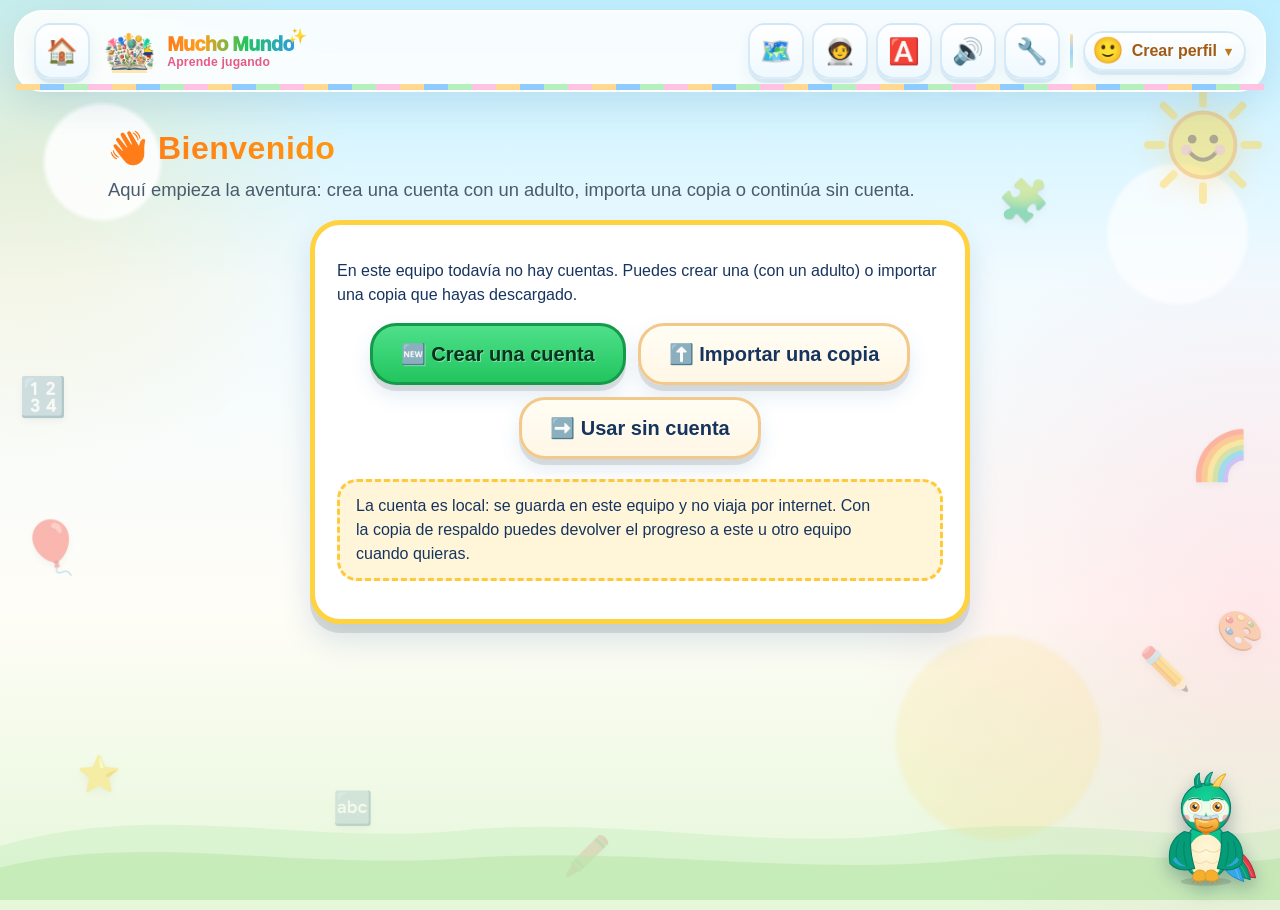
==== commit 1b212fcf: "El sitio se llama Mucho Mundo (v193)" ====
--- a/index.html
+++ b/index.html
@@ -3,10 +3,10 @@
   <head>
     <meta charset="UTF-8" />
     <meta name="viewport" content="width=device-width, initial-scale=1.0, viewport-fit=cover" />
-    <title>Algebrario — Aprende jugando 🦜</title>
+    <title>Mucho Mundo — Aprende jugando 🦜</title>
     <meta
       name="description"
-      content="Algebrario: plataforma educativa para niños de 6 a 11 años: letras, números, materias del colegio por grados (Colombia), aventuras, misiones y un profesor virtual que te acompaña."
+      content="Mucho Mundo: plataforma educativa para niños de 6 a 11 años: letras, números, materias del colegio por grados (Colombia), aventuras, misiones y un profesor virtual que te acompaña."
     />
     <link rel="manifest" href="manifest.webmanifest" />
     <meta name="theme-color" content="#06d6a0" />
@@ -29,7 +29,7 @@
     </style>
   </head>
   <body>
-    <div id="carga-inicial" role="status" aria-label="Cargando Algebrario"><img src="img/marca/logo-vivo-450.webp" alt="" width="260" height="258" /><span aria-hidden="true"><i></i><i></i><i></i></span></div>
+    <div id="carga-inicial" role="status" aria-label="Cargando Mucho Mundo"><img src="img/marca/logo-vivo-450.webp" alt="" width="260" height="258" /><span aria-hidden="true"><i></i><i></i><i></i></span></div>
     <!-- Fondo infantil: cielo, sol, nubes, montañas y garabatos animados -->
     <div class="deco-fondo" aria-hidden="true">
       <span class="deco-sol">
@@ -80,7 +80,7 @@
         <div class="logo">
           <span class="logo-icone" aria-hidden="true"><img src="img/marca/emblema-240.webp" alt="" width="55" height="38" /></span>
           <span class="logo-texto">
-            <span class="logo-titulo">Algebrario</span>
+            <span class="logo-titulo">Mucho Mundo</span>
             <span class="logo-sub">Aprende jugando</span>
           </span>
           <span class="logo-brillo" aria-hidden="true">✨</span>
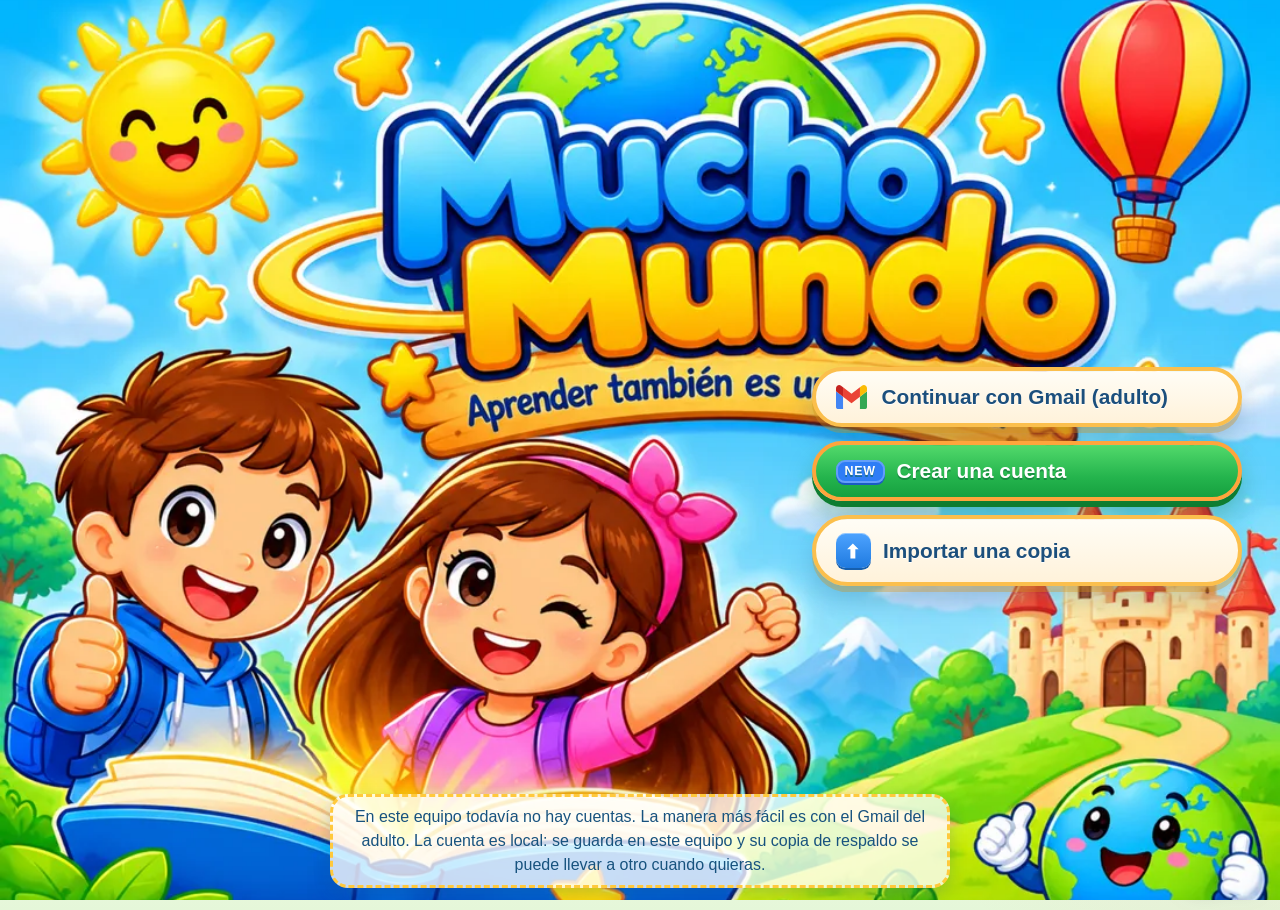
==== commit 0e867246: "Cierre de sesion y modo dia/noche (v201)" ====
--- a/index.html
+++ b/index.html
@@ -16,7 +16,20 @@
     <link rel="stylesheet" href="css/styles.css" />
 <link rel="stylesheet" href="css/unidades.css" />
 <link rel="stylesheet" href="css/tema-infantil.css" />
-<link rel="stylesheet" href="css/algebrario.css" />
+<link rel="stylesheet" href="css/mucho-mundo.css" />
+<link rel="stylesheet" href="css/tema-noche.css" />
+    <script>
+      /* Apariencia día/noche elegida por la persona (aplicamos en el
+         arranque para que el fondo no parpadee) */
+      try {
+        document.documentElement.setAttribute(
+          "data-tema",
+          localStorage.getItem("webleer_tema_v1") === "noche" ? "noche" : "claro"
+        );
+      } catch (e) {
+        document.documentElement.setAttribute("data-tema", "claro");
+      }
+    </script>
     <style>
       #carga-inicial{position:fixed;inset:0;z-index:9999;display:flex;flex-direction:column;align-items:center;justify-content:center;gap:18px;background:linear-gradient(180deg,#8fdcff,#e8f8ff 60%,#d9f6c6);font-family:"Trebuchet MS","Segoe UI",Verdana,sans-serif}
       #carga-inicial img{width:min(62vw,260px);height:auto;animation:cgBota 1.1s ease-in-out infinite}
@@ -26,6 +39,9 @@
       @keyframes cgBota{0%,100%{transform:translateY(0)}50%{transform:translateY(-10px)}}
       @keyframes cgPunto{0%,100%{transform:translateY(0);opacity:.55}50%{transform:translateY(-9px);opacity:1}}
       @media (prefers-reduced-motion:reduce){#carga-inicial img,#carga-inicial i{animation:none}}
+      /* pantalla de carga también de noche */
+      html[data-tema="noche"] #carga-inicial{background:linear-gradient(180deg,#050b1f,#0b1a3d 60%,#12275a)}
+      html[data-tema="noche"] #carga-inicial b{color:#ffd97a}
     </style>
   </head>
   <body>
@@ -94,7 +110,9 @@
           <button id="btn-aventurero" class="btn-icono" title="Mi personaje" aria-label="Mi personaje">🧑‍🚀</button>
           <button id="btn-letra" class="btn-icono" title="Cambiar la forma de las letras" aria-label="Cambiar la forma de las letras">🅰️</button>
           <button id="btn-silencio" class="btn-icono" title="Silenciar" aria-label="Activar o silenciar el sonido">🔊</button>
+          <button id="btn-tema" class="btn-icono" title="Cambiar la apariencia entre día y noche" aria-label="Cambiar la apariencia entre día y noche">🌙</button>
           <button id="btn-adulto" class="btn-icono" title="Área para personas adultas" aria-label="Área para personas adultas">🔧</button>
+          <button id="btn-salir" class="btn-icono" title="Cerrar la sesión de la cuenta" aria-label="Cerrar la sesión de la cuenta" hidden>🚪</button>
         </div>
         <span class="barra-separador" aria-hidden="true"></span>
         <button id="btn-perfil" class="btn-perfil" title="Mi perfil" aria-label="Mi perfil">
@@ -306,7 +324,7 @@
     <script defer src="js/curriculo-ui.js"></script>
 <script defer src="js/materias-home.js"></script>
     <script defer src="js/tema-infantil.js"></script>
-    <script defer src="js/algebrario.js"></script>
+    <script defer src="js/mucho-mundo.js"></script>
     <script defer src="js/gestos.js"></script>
     <script defer src="js/kiko-vivo.js"></script>
     <script>setTimeout(function(){var c=document.getElementById("carga-inicial");if(c)c.remove()},9000)</script>
--- a/css/styles.css
+++ b/css/styles.css
@@ -1231,7 +1231,10 @@
   display: none;
   align-items: center;
   justify-content: center;
-  z-index: 90;
+  /* Por encima de la puerta a pantalla completa (#pantalla-cuenta
+     .puerta-dia, z-index 1500): el teclado de la clave y los demás
+     avisos modales deben verse sobre la puerta. */
+  z-index: 1600;
   padding: 20px;
 }
 
--- a/css/mucho-mundo.css
+++ b/css/mucho-mundo.css
@@ -0,0 +1,483 @@
+/* =========================================================
+   MUCHO MUNDO - entrega A: identidad y portada
+   Se carga al final. Solo suma reglas; no borra las anteriores.
+   Paleta: Sol #ffd23f · Hoja #06d6a0 · Mar #2f80ed · Fresa #ff6b8b
+           Uva #a855f7 · Tinta #26364a (+ un color por materia).
+   ========================================================= */
+
+/* ---------- Logo ---------- */
+.logo-icone { display: inline-flex; align-items: center; }
+.logo-icone img {
+  display: block;
+  height: 2.4rem;
+  width: auto; /* el emblema es apaisado (1,44:1) */
+}
+@media (max-width: 380px) {
+  .logo-icone img { height: 2rem; }
+}
+
+/* ---------- Iconos ilustrados de materia ---------- */
+.ico-svg {
+  display: block;
+  width: 100%;
+  height: 100%;
+}
+.con-svg { line-height: 0; }
+.materia-home-icono.con-svg { padding: 9px; }
+.materia-icono.con-svg { padding: 6px; }
+.materia-icono-mini.con-svg {
+  display: inline-block;
+  width: 1.5em;
+  height: 1.5em;
+  vertical-align: -0.35em;
+}
+
+/* ---------- Portada: el orden cuenta una historia ----------
+   Saludo → botón grande para seguir → logros → mundos → resto.
+   (Solo reordena visualmente; el contenido y sus acciones no cambian.) */
+#contenido-home {
+  display: flex;
+  flex-direction: column;
+}
+#contenido-home > * { order: 10; width: 100%; }
+#contenido-home > .hero-inicio { order: 0; }
+#contenido-home > .botones-principales { order: 1; }
+#contenido-home > .indicadores-inicio { order: 2; }
+
+/* ---------- Mundos (las 10 materias) ---------- */
+.rejilla-materias-home {
+  grid-template-columns: repeat(auto-fill, minmax(168px, 1fr));
+  gap: 16px;
+}
+.tarjeta-materia-home {
+  position: relative;
+  overflow: hidden;
+  border-bottom: 8px solid var(--mc, #4cc9f0);
+}
+/* cada mundo se tiñe con su propio color (si el navegador no lo soporta, queda la tarjeta blanca) */
+@supports (background: color-mix(in srgb, red 10%, white)) {
+  .tarjeta-materia-home {
+    background:
+      radial-gradient(circle at 85% 8%, color-mix(in srgb, var(--mc, #4cc9f0) 28%, #fff) 0 26px, transparent 27px),
+      linear-gradient(180deg, color-mix(in srgb, var(--mc, #4cc9f0) 16%, #fff) 0, #fff 70%);
+  }
+}
+.tarjeta-materia-home .materia-home-icono {
+  width: 80px;
+  height: 80px;
+  border-radius: 26px;
+  background: #fff;
+  border: 4px solid var(--mc, #4cc9f0);
+  box-shadow: 0 5px 0 var(--mc, #4cc9f0);
+  opacity: 1;
+}
+.tarjeta-materia-home .materia-home-nombre { font-size: 1.08rem; }
+@media (hover: hover) and (pointer: fine) {
+  .tarjeta-materia-home:hover .materia-home-icono { transform: rotate(-3deg) scale(1.04); }
+}
+.tarjeta-materia-home .materia-home-icono {
+  transition: transform 200ms var(--ease-out, cubic-bezier(0.23, 1, 0.32, 1));
+}
+
+/* ---------- Pantalla de carga ---------- */
+#carga-inicial.salida { opacity: 0; transition: opacity 400ms ease; pointer-events: none; }
+
+/* ---------- Navegación inferior (móvil y tablet vertical) ---------- */
+#nav-inferior { display: none; }
+@media (max-width: 820px) {
+  #nav-inferior {
+    display: grid;
+    grid-template-columns: repeat(4, 1fr);
+    gap: 4px;
+    position: fixed;
+    left: calc(8px + env(safe-area-inset-left, 0px));
+    right: calc(8px + env(safe-area-inset-right, 0px));
+    bottom: calc(8px + env(safe-area-inset-bottom, 0px));
+    z-index: 55;
+    padding: 6px;
+    border: 4px solid #fff;
+    border-radius: 28px;
+    background: rgba(255, 255, 255, 0.97);
+    box-shadow: 0 6px 0 rgba(24, 100, 156, 0.14), 0 14px 28px rgba(24, 100, 156, 0.22);
+  }
+  /* pastilla de color que se desliza hasta el botón activo (solo transform) */
+  #nav-inferior::before {
+    content: "";
+    position: absolute;
+    top: 6px;
+    bottom: 6px;
+    left: 0;
+    width: var(--pw, calc((100% - 24px) / 4));
+    box-sizing: border-box;
+    border: 3px solid var(--pc, #2f80ed);
+    border-radius: 22px;
+    background: var(--pf, #eaf6ff);
+    transform: translateX(var(--px, calc(6px + var(--i, 0) * (100% + 4px))));
+    transition: transform 220ms var(--ease-in-out, cubic-bezier(0.77, 0, 0.175, 1)), background-color 160ms ease, border-color 160ms ease;
+  }
+  #nav-inferior button {
+    position: relative;
+    z-index: 1;
+    display: flex;
+    flex-direction: column;
+    align-items: center;
+    justify-content: center;
+    gap: 2px;
+    min-height: 58px;
+    padding: 4px 2px;
+    border: 3px solid transparent;
+    border-radius: 22px;
+    background: transparent;
+    color: #1454a2;
+    font: inherit;
+    font-size: 0.76rem;
+    font-weight: 900;
+    line-height: 1.1;
+    cursor: pointer;
+    transition: background-color 160ms ease, border-color 160ms ease;
+  }
+  #nav-inferior button svg { width: 30px; height: 30px; display: block; }
+  #nav-inferior button[aria-current="page"] {
+    color: #0b3c78;
+  }
+  /* espacio para que la barra no tape el contenido ni a Kiko */
+  body.con-nav-inferior .contenedor { margin-bottom: calc(100px + env(safe-area-inset-bottom, 0px)); }
+  body.con-nav-inferior #guia { bottom: calc(88px + env(safe-area-inset-bottom, 0px)); }
+  /* en ejercicios y áreas de adultos, la barra se oculta para concentrarse */
+  body[data-pantalla="actividad"] #nav-inferior,
+  body[data-pantalla="repaso"] #nav-inferior,
+  body[data-pantalla="perfil"] #nav-inferior,
+  body[data-pantalla="adulto"] #nav-inferior { display: none; }
+  body[data-pantalla="actividad"] .contenedor,
+  body[data-pantalla="repaso"] .contenedor,
+  body[data-pantalla="perfil"] .contenedor,
+  body[data-pantalla="adulto"] .contenedor { margin-bottom: 48px; }
+  body[data-pantalla="actividad"] #guia,
+  body[data-pantalla="repaso"] #guia,
+  body[data-pantalla="perfil"] #guia,
+  body[data-pantalla="adulto"] #guia { bottom: 10px; }
+}
+
+@media (prefers-reduced-motion: reduce) {
+  #carga-inicial.salida { transition: none; }
+  .tarjeta-materia-home .materia-home-icono { transition: none; }
+}
+
+/* ---------- Espacios seguros (muescas y bordes redondeados) ---------- */
+body {
+  padding-left: env(safe-area-inset-left, 0px);
+  padding-right: env(safe-area-inset-right, 0px);
+}
+.barra-superior { padding-top: max(11px, env(safe-area-inset-top, 0px)); }
+
+/* ---------- Tableta vertical: la barra inferior no se estira a todo el ancho ---------- */
+@media (min-width: 600px) and (max-width: 820px) {
+  #nav-inferior {
+    left: 50%;
+    right: auto;
+    width: min(560px, calc(100% - 24px));
+    translate: -50% 0;
+  }
+}
+
+/* ---------- Móvil en horizontal: todo más compacto (poco alto disponible) ---------- */
+@media (max-width: 820px) and (max-height: 480px) {
+  #nav-inferior button { min-height: 44px; flex-direction: row; gap: 6px; font-size: 0.72rem; }
+  #nav-inferior button svg { width: 22px; height: 22px; }
+  body.con-nav-inferior .contenedor { margin-bottom: calc(72px + env(safe-area-inset-bottom, 0px)); }
+  body.con-nav-inferior #guia { bottom: calc(64px + env(safe-area-inset-bottom, 0px)); }
+}
+
+@media (prefers-reduced-motion: reduce) {
+  #nav-inferior::before { transition: none; }
+}
+
+/* Kiko también respeta los bordes seguros (muescas, esquinas redondeadas) */
+#guia { margin-right: env(safe-area-inset-right, 0px); }
+
+
+/* ==========================================================
+   PUERTA DE LA CUENTA (v197) — escena ilustrada como en la
+   imagen del logo: cielo azul, señal del logo, castillo, globo
+   y los niños leyendo; los botones flotan sobre la escena.
+   ========================================================== */
+
+/* Cielo detrás de toda la pantalla de la cuenta */
+/* La ILUSTRACIÓN CUBRE TODA LA PANTALLA: capa fija detrás de
+   todo el contenido (incluso si la tarjeta de sesión rueda). */
+#pantalla-cuenta.puerta-dia {
+  position: fixed;
+  inset: 0;
+  z-index: 1500;
+  overflow-y: auto;
+  -webkit-overflow-scrolling: touch;
+  padding: 0;
+  background: #77c3f5;
+}
+
+/* La escena no rueda: fija al viewport, detrás de las tarjetas */
+#pantalla-cuenta.puerta-dia .puerta {
+  position: fixed;
+  inset: 0;
+  margin: 0;
+  z-index: -1;
+}
+
+#pantalla-cuenta.puerta-dia .puerta-escena {
+  position: absolute;
+  inset: 0;
+  aspect-ratio: auto;
+  border: 0;
+  border-radius: 0;
+  box-shadow: none;
+  background-size: cover;
+  background-position: 50% 30%;
+}
+
+/* El título estándar sobra: el arte ya trae el logo */
+#pantalla-cuenta.puerta-dia .cabecera-pantalla { display: none; }
+
+/* Contenido ENCIMA de la ilustración (el título oculto y la nota
+   quedan en este bloque; la nota se ancla abajo de la PANTALLA,
+   no aquí, porque este bloque va estático). */
+#pantalla-cuenta.puerta-dia .contenido {
+  margin: 0 auto;
+  width: 100%;
+  max-width: 720px;
+  padding: 14vh 16px 120px;
+}
+
+/* Botones flotando SIEMPRE sobre la ilustración (también en móvil) */
+#pantalla-cuenta.puerta-dia .puerta-flotar {
+  position: absolute;
+  right: 3%;
+  top: 52%;
+  transform: translateY(-46%);
+  width: min(50%, 430px);
+  margin: 0;
+}
+
+/* Nota en pastilla flotando cerca del borde inferior de la imagen */
+.puerta-dia .nota-adulto.puerta-nota {
+  position: absolute;
+  left: 50%;
+  bottom: max(12px, env(safe-area-inset-bottom, 0px));
+  transform: translateX(-50%);
+  z-index: 3;
+  width: min(90%, 620px);
+  margin: 0;
+  text-align: center;
+  background: rgba(255, 255, 255, 0.78);
+  border-radius: 18px;
+  padding: 8px 16px;
+  box-shadow: 0 6px 16px rgba(23, 92, 146, 0.25);
+  color: #17527e;
+}
+
+/* ---------- Ajustes por TAMAÑO DE PANTALLA ---------- */
+
+/* Pantallas anchas/altas de escritorio: botones algo más chicos
+   (la escena sobra) y así no tapan el castillo */
+@media (min-width: 1500px) and (min-height: 860px) {
+  #pantalla-cuenta.puerta-dia .puerta-flotar { top: 50%; transform: translateY(-46%); width: min(36%, 470px); }
+  .puerta-btn { font-size: 1.42rem; padding: 15px 22px; }
+}
+
+/* Cuadradas (tablet girada, mini de escritorio): la escena cubre
+   sin recortes raramente: subo un poco los botones y ajusto puntos */
+@media (min-aspect-ratio: 0.981/1) and (max-aspect-ratio: 1.35/1) {
+  #pantalla-cuenta.puerta-dia .puerta-flotar { right: 2%; top: 51%; transform: translateY(-48%); width: min(44%, 420px); }
+}
+
+/* VERTICAL (celulares y tablets en retrato): el arte se ajusta al
+   ancho de la pantalla (sin recortes) y el pasto continúa hacia
+   abajo aunque sobre espacio; los botones bajan al centro del
+   pasto, amontonados y centrados */
+@media (max-aspect-ratio: 0.98/1) {
+  #pantalla-cuenta.puerta-dia .puerta-escena {
+    background-size: 100% auto;
+    background-position: 50% 0;
+  }
+  #pantalla-cuenta.puerta-dia .puerta-escena::before {
+    content: "";
+    position: absolute;
+    left: 0;
+    right: 0;
+    top: 74.8vw;      /* altura que ocupa el arte (1100x823) */
+    bottom: 0;
+    background: linear-gradient(180deg, #7dbf52 0%, #63b046 40%, #53a03c 100%);
+  }
+  #pantalla-cuenta.puerta-dia .puerta-flotar {
+    right: auto;
+    left: 50%;
+    top: auto;
+    bottom: max(88px, calc(64px + env(safe-area-inset-bottom, 0px)));
+    transform: translateX(-50%);
+    width: min(90%, 330px);
+    gap: 11px;
+  }
+  .puerta-btn { font-size: 1rem; padding: 11px 15px; }
+  .puerta-btn img { height: 1.55em; }
+  .puerta-dia .nota-adulto.puerta-nota {
+    bottom: max(8px, env(safe-area-inset-bottom, 0px));
+    width: min(92%, 330px);
+    font-size: 0.72rem;
+    padding: 6px 12px;
+  }
+}
+
+/* Landscape de teléfono y ventanitas bajas: todo compacto, botones
+   a la derecha y notas chiquitas */
+@media (max-height: 520px) {
+  #pantalla-cuenta.puerta-dia .puerta-escena { background-position: 50% 42%; }
+  #pantalla-cuenta.puerta-dia .puerta-flotar { right: 2.5%; top: 50%; transform: translateY(-50%); width: min(46%, 380px); }
+  .puerta-btn { font-size: 0.98rem; padding: 9px 15px; gap: 8px; }
+  .puerta-btn img { height: 1.5em; }
+  .puerta-dia .nota-adulto.puerta-nota {
+    bottom: max(4px, env(safe-area-inset-bottom, 0px));
+    font-size: 0.78rem;
+    padding: 6px 12px;
+    width: min(72%, 470px);
+  }
+}
+
+.puerta {
+  position: relative;
+  margin-top: 4px;
+}
+
+/* Título accesible sin verse (la escena ya trae el logo) */
+.puerta-oculto {
+  position: absolute;
+  width: 1px;
+  height: 1px;
+  overflow: hidden;
+  clip: rect(0 0 0 0);
+  clip-path: inset(50%);
+  white-space: nowrap;
+}
+
+.puerta-escena {
+  position: relative;
+  aspect-ratio: 1100 / 800;
+  border-radius: 28px;
+  border: 5px solid #ffffff;
+  box-shadow: 0 10px 0 rgba(11, 87, 138, 0.16), 0 22px 44px rgba(23, 92, 146, 0.28);
+  background-image: url("../img/marca/puerta-vivo.webp");
+  background-size: cover;
+  background-position: 50% 38%;
+  overflow: hidden;
+}
+
+/* Botones grandes y redondos como en la imagen */
+.puerta-botones {
+  display: flex;
+  flex-direction: column;
+  gap: 14px;
+}
+
+.puerta-flotar {
+  position: absolute;
+  right: 3.5%;
+  top: 55%;
+  transform: translateY(-46%);
+  width: min(46%, 430px);
+  z-index: 2;
+}
+
+.puerta-btn {
+  display: flex;
+  align-items: center;
+  justify-content: flex-start;
+  gap: 12px;
+  width: 100%;
+  padding: 14px 20px;
+  font-family: inherit;
+  font-size: 1.3rem;
+  font-weight: 800;
+  color: #1c4f7c;
+  text-shadow: 0 1px 0 #ffffff;
+  border: 4px solid #fbbf4d;
+  border-radius: 999px;
+  background: linear-gradient(180deg, #fffdf6, #fff2da);
+  box-shadow: 0 6px 0 rgba(214, 144, 22, 0.35), 0 14px 24px rgba(30, 90, 140, 0.25);
+  cursor: pointer;
+  transition: transform 0.12s ease, box-shadow 0.12s ease;
+}
+
+@media (hover: hover) and (pointer: fine) {
+  .puerta-btn:hover { transform: translateY(-2px); }
+}
+
+.puerta-btn:active {
+  transform: translateY(2px);
+  box-shadow: 0 2px 0 rgba(214, 144, 22, 0.35), 0 8px 14px rgba(30, 90, 140, 0.2);
+}
+
+.puerta-btn:focus-visible {
+  outline: 4px solid #2f7df6;
+  outline-offset: 3px;
+}
+
+.puerta-btn img {
+  height: 1.8em;
+  width: auto;
+  flex: none;
+}
+
+.puerta-btn span:last-child {
+  flex: 1;
+  text-align: left;
+}
+
+/* Verde: "Crear una cuenta" con la etiqueta NEW */
+.puerta-crear {
+  color: #ffffff;
+  text-shadow: 0 2px 0 rgba(9, 97, 51, 0.5);
+  border-color: #ffa53c;
+  background: linear-gradient(180deg, #52d96b, #24b44d 62%, #16a03f);
+  box-shadow: 0 6px 0 #0e7d31, 0 14px 24px rgba(20, 120, 60, 0.35);
+}
+
+.puerta-new {
+  display: inline-flex;
+  align-items: center;
+  flex: none;
+  background: #2f7df6;
+  color: #ffffff;
+  font-size: 0.78rem;
+  font-weight: 800;
+  letter-spacing: 0.6px;
+  border-radius: 9px;
+  padding: 4px 9px 5px;
+  box-shadow: 0 2px 0 #1b5cc4, inset 0 0 0 2px rgba(255, 255, 255, 0.25);
+}
+
+/* Cuadrito azul con la flecha de "Importar una copia" */
+.puerta-flecha {
+  display: inline-flex;
+  align-items: center;
+  justify-content: center;
+  flex: none;
+  width: 1.7em;
+  height: 1.7em;
+  border-radius: 27%;
+  background: linear-gradient(180deg, #4da3ff, #1f7ae0);
+  color: #ffffff;
+  box-shadow: 0 2px 0 #165fae, inset 0 1px 0 rgba(255, 255, 255, 0.4);
+}
+
+.puerta-flecha svg {
+  height: 0.95em;
+  width: auto;
+}
+
+/* Versión compacta (dentro de la tarjeta de iniciar sesión) */
+.puerta-tarjeta-botones { margin-top: 14px; }
+.puerta-tarjeta-botones .puerta-btn {
+  font-size: 1.02rem;
+  padding: 10px 16px;
+}
+
+/* Nota bajo los botones, legible sobre el cielo (fuera de la puerta
+   completa no se usa; versión flotante arriba) */
--- a/css/tema-noche.css
+++ b/css/tema-noche.css
@@ -0,0 +1,122 @@
+/* ==========================================================
+   APARIENCIA DÍA / NOCHE
+   Día: por defecto (sin atributo). Noche: html[data-tema="noche"].
+   El cielo del sitio y de la puerta cambian a estilo nocturno;
+   el contenido sigue en sus tarjetas claras y legibles.
+   ========================================================== */
+
+/* ---------- Cielo nocturno del sitio ---------- */
+html[data-tema="noche"] body {
+  color: #dbe7ff;
+  background:
+    radial-gradient(circle at 12% 14%, rgba(255, 236, 170, 0.13), transparent 22rem),
+    radial-gradient(circle at 84% 78%, rgba(120, 160, 255, 0.1), transparent 26rem),
+    linear-gradient(180deg, #050b1f 0%, #0b1a3d 34%, #12275a 68%, #0d1c44 100%);
+}
+
+/* Estrellas fijas detrás de todo el contenido */
+html[data-tema="noche"] body::before {
+  background:
+    radial-gradient(circle at 8% 12%, rgba(255, 255, 255, 0.9) 0 1.4px, transparent 2.2px),
+    radial-gradient(circle at 19% 30%, rgba(255, 255, 255, 0.7) 0 1.2px, transparent 2px),
+    radial-gradient(circle at 31% 8%, rgba(255, 255, 255, 0.8) 0 1.3px, transparent 2.1px),
+    radial-gradient(circle at 42% 22%, rgba(255, 255, 255, 0.6) 0 1.1px, transparent 1.9px),
+    radial-gradient(circle at 55% 5%, rgba(255, 255, 255, 0.85) 0 1.4px, transparent 2.2px),
+    radial-gradient(circle at 63% 28%, rgba(255, 255, 255, 0.55) 0 1px, transparent 1.8px),
+    radial-gradient(circle at 74% 12%, rgba(255, 255, 255, 0.8) 0 1.3px, transparent 2.1px),
+    radial-gradient(circle at 88% 26%, rgba(255, 255, 255, 0.7) 0 1.2px, transparent 2px),
+    radial-gradient(circle at 94% 48%, rgba(255, 255, 255, 0.55) 0 1px, transparent 1.8px),
+    radial-gradient(circle at 6% 44%, rgba(255, 255, 255, 0.6) 0 1.1px, transparent 1.9px),
+    radial-gradient(circle at 26% 62%, rgba(255, 255, 255, 0.45) 0 1px, transparent 1.7px),
+    radial-gradient(circle at 48% 78%, rgba(255, 255, 255, 0.4) 0 1px, transparent 1.7px),
+    radial-gradient(circle at 69% 66%, rgba(255, 255, 255, 0.5) 0 1px, transparent 1.7px),
+    radial-gradient(circle at 86% 84%, rgba(255, 255, 255, 0.45) 0 1px, transparent 1.7px),
+    radial-gradient(circle at 4% 86%, rgba(255, 255, 255, 0.4) 0 1px, transparent 1.7px);
+}
+
+/* Decoraciones del fondo (montañas y figuras) tenues de noche */
+html[data-tema="noche"] .deco-fondo {
+  opacity: 0.22;
+  filter: brightness(0.6) saturate(0.75);
+}
+
+/* ---------- Encabezado nocturno ---------- */
+html[data-tema="noche"] .barra-superior {
+  background: rgba(13, 27, 63, 0.93);
+  border-color: rgba(126, 178, 255, 0.32);
+  box-shadow: 0 8px 0 rgba(2, 8, 26, 0.35), 0 14px 30px rgba(0, 0, 0, 0.4);
+}
+html[data-tema="noche"] .logo-titulo { color: #ffd97a; }
+html[data-tema="noche"] .logo-sub { color: #9ed2ff; }
+html[data-tema="noche"] .btn-icono,
+html[data-tema="noche"] .btn-perfil {
+  background: linear-gradient(180deg, #1c3161, #141f44);
+  border-color: rgba(126, 178, 255, 0.35);
+  box-shadow: 0 4px 0 rgba(4, 10, 28, 0.5);
+  color: #dbe7ff;
+}
+@media (hover: hover) and (pointer: fine) {
+  html[data-tema="noche"] .btn-icono:hover,
+  html[data-tema="noche"] .btn-perfil:hover {
+    box-shadow: 0 7px 0 rgba(4, 10, 28, 0.5);
+  }
+}
+html[data-tema="noche"] .perfil-nombre-chico { color: #dbe7ff; }
+html[data-tema="noche"] .perfil-flecha { color: #9ed2ff; }
+
+/* ---------- Barra inferior (móvil) y héroe nocturnos ---------- */
+html[data-tema="noche"] #nav-inferior {
+  background: rgba(13, 27, 63, 0.96);
+  border-color: rgba(126, 178, 255, 0.3);
+  box-shadow: 0 6px 0 rgba(2, 8, 26, 0.35), 0 14px 28px rgba(0, 0, 0, 0.45);
+}
+@media (max-width: 820px) {
+  html[data-tema="noche"] #nav-inferior button { color: #9bc4ff; }
+  html[data-tema="noche"] #nav-inferior button[aria-current="page"] { color: #d9e7ff; }
+}
+html[data-tema="noche"] .hero-inicio {
+  background: linear-gradient(120deg, #12295e, #1c3f7d 52%, #17376b);
+  box-shadow: 0 10px 0 rgba(2, 8, 26, 0.35), 0 20px 36px rgba(0, 0, 0, 0.4);
+}
+html[data-tema="noche"] .hero-img {
+  filter: brightness(0.58) saturate(0.78);
+}
+
+/* ---------- La puerta de la cuenta en modo nocturno ---------- */
+html[data-tema="noche"] #pantalla-cuenta.puerta-dia { background: #0a1730; }
+
+/* La ilustración se oscurece y se enfría (mismo arte, otra hora) */
+html[data-tema="noche"] .puerta-escena {
+  filter: brightness(0.68) saturate(0.75) hue-rotate(-14deg);
+}
+
+/* Luna (tapona la del sol del arte), estrellas y velo azul */
+html[data-tema="noche"] .puerta-escena::after {
+  content: "";
+  position: absolute;
+  inset: 0;
+  pointer-events: none;
+  background:
+    /* luna con halo (empotrada donde sale el sol en el arte) */
+    radial-gradient(circle 6vw at 8% 15%, #fdf7dc 0 90%, rgba(253, 247, 220, 0) 100%),
+    radial-gradient(circle 13vw at 8% 15%, rgba(255, 240, 200, 0.32) 0 55%, transparent 100%),
+    /* estrellas */
+    radial-gradient(circle at 30% 6%, rgba(255, 255, 244, 0.95) 0 1.6px, transparent 2.4px),
+    radial-gradient(circle at 38% 18%, rgba(255, 255, 244, 0.8) 0 1.3px, transparent 2.1px),
+    radial-gradient(circle at 52% 10%, rgba(255, 255, 244, 0.9) 0 1.5px, transparent 2.3px),
+    radial-gradient(circle at 64% 5%, rgba(255, 255, 244, 0.75) 0 1.2px, transparent 2px),
+    radial-gradient(circle at 70% 22%, rgba(255, 255, 244, 0.85) 0 1.4px, transparent 2.2px),
+    radial-gradient(circle at 84% 12%, rgba(255, 255, 244, 0.8) 0 1.3px, transparent 2.1px),
+    radial-gradient(circle at 92% 30%, rgba(255, 255, 244, 0.6) 0 1.1px, transparent 1.9px),
+    radial-gradient(circle at 22% 30%, rgba(255, 255, 244, 0.65) 0 1.2px, transparent 2px),
+    radial-gradient(circle at 46% 32%, rgba(255, 255, 244, 0.55) 0 1px, transparent 1.8px),
+    /* velo azul de noche (más fuerte arriba, suave en el horizonte) */
+    linear-gradient(180deg, rgba(7, 18, 44, 0.55) 0%, rgba(8, 20, 48, 0.36) 52%, rgba(5, 14, 34, 0.5) 100%);
+}
+
+/* Vertical: el pasto prolongado también es nocturno */
+@media (max-aspect-ratio: 0.98/1) {
+  html[data-tema="noche"] #pantalla-cuenta.puerta-dia .puerta-escena::before {
+    background: linear-gradient(180deg, #235c33 0%, #1a4a29 40%, #123820 100%);
+  }
+}
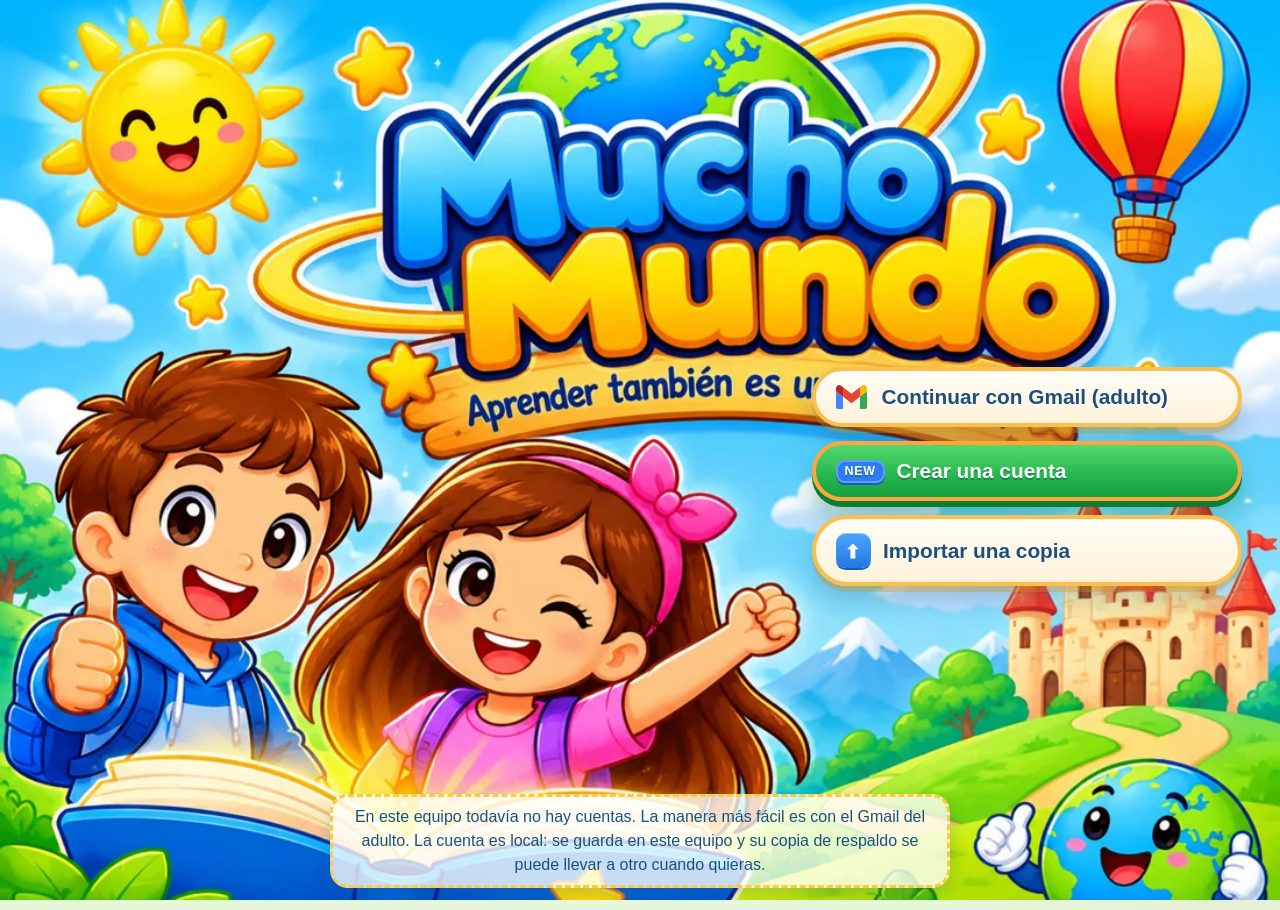
==== commit 97fac53d: "Ronda v205: el loro guia ahora se dibuja como Pipo (sigue llamandose Kiko)" ====
--- a/index.html
+++ b/index.html
@@ -18,6 +18,7 @@
 <link rel="stylesheet" href="css/tema-infantil.css" />
 <link rel="stylesheet" href="css/mucho-mundo.css" />
 <link rel="stylesheet" href="css/tema-noche.css" />
+<link rel="stylesheet" href="css/responsive.css" />
     <script>
       /* Apariencia día/noche elegida por la persona (aplicamos en el
          arranque para que el fondo no parpadee) */
@@ -120,6 +121,9 @@
           <span class="perfil-nombre-chico" id="btn-perfil-nombre">Perfil</span>
           <span class="perfil-flecha" aria-hidden="true">▾</span>
         </button>
+        <!-- Botón de menú: solo en tablet/celular despliega el panel
+             con todas las opciones de la barra (css/responsive.css) -->
+        <button id="btn-menu" class="btn-icono btn-menu" title="Abrir el menú" aria-label="Abrir el menú" aria-expanded="false">☰</button>
       </div>
     </header>
 
@@ -320,6 +324,7 @@
     <script defer src="js/aventurero/progreso.js"></script>
     <script defer src="js/cultura.js"></script>
     <script defer src="js/criaturas-dibujo.js"></script>
+    <script defer src="js/pipo.js"></script>
     <script defer src="js/app.js"></script>
     <script defer src="js/curriculo-ui.js"></script>
 <script defer src="js/materias-home.js"></script>
--- a/css/styles.css
+++ b/css/styles.css
@@ -437,7 +437,7 @@
   flex: 1;
 }
 
-.info-nivel h3 {
+.info-nivel h2 {
   margin: 0 0 2px;
   font-size: 1.35rem;
 }
@@ -1734,6 +1734,25 @@
   }
 }
 
+/* Móvil angosto: la memoria en 2 columnas fluidas — cartas grandes,
+   fáciles de tocar, sin la fila fija de 3 que se quedaba chica */
+@media (max-width: 480px) {
+  .memoria {
+    grid-template-columns: repeat(2, minmax(0, 1fr));
+    gap: 10px;
+    width: 100%;
+    max-width: 340px;
+    margin-left: auto;
+    margin-right: auto;
+  }
+  .memoria .carta {
+    width: auto;
+    height: auto;
+    aspect-ratio: 1;
+    font-size: 2.2rem;
+  }
+}
+
 @media (prefers-reduced-motion: reduce) {
   * {
     animation: none !important;
@@ -2548,6 +2567,22 @@
   transform: scale(1.05);
 }
 
+/* Móvil: pestañas Letras/Números caben a 320px.
+   IMPORTANTE: va DESPUÉS del bloque .tab-area de arriba (misma
+   especificidad gana por orden de origen). La regla antigua
+   @media (max-width:700px) de la línea ~2148 estaba anulada por
+   este bloque y por eso las pestañas desbordaban ~11px a 320px. */
+@media (max-width: 600px) {
+  .tabs-area {
+    gap: 8px;
+  }
+  .tab-area {
+    font-size: 1rem;
+    padding: 10px 16px;
+    border-width: 3px;
+  }
+}
+
 @media (hover: hover) and (pointer: fine) {
 .tab-area:hover {
   transform: translateY(-3px) rotate(-1.5deg);
@@ -3003,6 +3038,7 @@
 .ficha-datos em {
   font-style: normal;
   font-size: 0.85rem;
+  color: var(--coral-suave, #b0305c);
   background: #d6f8e9;
   border-radius: 999px;
   padding: 2px 10px;
@@ -9437,6 +9473,12 @@
   .btn-continuar {
     width: 100%;
   }
+  /* La recomendación del colegio no cabe en una sola fila en celulares:
+     el icono+texto quedan arriba y el botón "Continuar" envuelve debajo
+     (el span tiene flex-shrink:0 y con nowrap desbordaba hasta ~92px) */
+  .recomendacion-colegio {
+    flex-wrap: wrap;
+  }
   .chip-logro {
     max-width: 100%;
   }
@@ -9615,7 +9657,8 @@
   --azul: #168be1;
   --azul-osc: #1253a4;
   --azul-cielo: #7ddcff;
-  --coral: #ff718e;
+  --coral: #e54878;
+  --coral-suave: #b0305c;
   --amarillo: #ffca28;
   --rojo: #ff5576;
   --naranja: #ff9638;
@@ -10121,6 +10164,11 @@
   align-items: center;
   justify-content: center;
   font-size: 3.4rem;
+  /* La regla base deja line-height:0 para pegar el lienzo SVG/canvas al
+     borde; con el animalito de texto eso aplastaría el emoji (quedaría
+     de 8px). Se restaura la altura de línea del texto del emoji. */
+  line-height: normal;
+  min-height: 108px;
   background: linear-gradient(150deg, #eef9f5 0%, #d9f3ff 100%);
   border-radius: 22px;
 }
@@ -10132,6 +10180,13 @@
   .tarjeta-sorpresa { width: 100%; }
   .rejilla-categorias { grid-template-columns: repeat(2, 1fr); }
   .rejilla-galeria { grid-template-columns: 1fr; }
+}
+
+/* Móvil muy angosto: 1 columna. Con 2 columnas a 320px cada tarjeta
+   queda en ~138px y el texto (palabras como "Matemáticas" o
+   "Experimentos") se sale de la tarjeta (~+56px). */
+@media (max-width: 420px) {
+  .rejilla-categorias { grid-template-columns: 1fr; }
 }
 
 /* =========================================================
--- a/css/tema-noche.css
+++ b/css/tema-noche.css
@@ -7,7 +7,9 @@
 
 /* ---------- Cielo nocturno del sitio ---------- */
 html[data-tema="noche"] body {
-  color: #dbe7ff;
+  /* El color de letra NO se cambia aquí: dentro de las tarjetas
+     claras el texto oscuro de día sigue siendo el legible. Lo que
+     vive directo sobre el cielo nocturno se aclara punto a punto. */
   background:
     radial-gradient(circle at 12% 14%, rgba(255, 236, 170, 0.13), transparent 22rem),
     radial-gradient(circle at 84% 78%, rgba(120, 160, 255, 0.1), transparent 26rem),
@@ -46,8 +48,20 @@
   border-color: rgba(126, 178, 255, 0.32);
   box-shadow: 0 8px 0 rgba(2, 8, 26, 0.35), 0 14px 30px rgba(0, 0, 0, 0.4);
 }
-html[data-tema="noche"] .logo-titulo { color: #ffd97a; }
+html[data-tema="noche"] .logo-titulo {
+  background-image: none;
+  background-clip: border-box;
+  -webkit-background-clip: border-box;
+  color: #ffd97a;
+  -webkit-text-fill-color: #ffd97a;
+}
 html[data-tema="noche"] .logo-sub { color: #9ed2ff; }
+/* El brillo ✨ del logo, dorado como el título (no queda blanco frío) */
+html[data-tema="noche"] .logo-brillo { color: #ffd97a; }
+/* La franja decorativa bajo la barra baja de intensidad de noche */
+html[data-tema="noche"] .barra-superior::after {
+  filter: saturate(0.5) brightness(0.8);
+}
 html[data-tema="noche"] .btn-icono,
 html[data-tema="noche"] .btn-perfil {
   background: linear-gradient(180deg, #1c3161, #141f44);
@@ -80,6 +94,23 @@
 }
 html[data-tema="noche"] .hero-img {
   filter: brightness(0.58) saturate(0.78);
+}
+
+/* Elementos que viven DIRECTO sobre el cielo nocturno: el color
+   oscuro de día (heredado) quedaría invisible aquí, se aclara. */
+html[data-tema="noche"] .resumen-estrellas { color: #ffe08a; }
+html[data-tema="noche"] .resumen-estrellas small { color: #9bd4ff; }
+
+/* ---------- Panel del menú del encabezado, en modo nocturno ---------- */
+/* (la tarjeta clara de día pasa a vidrio azul oscuro; los nombres
+   de las opciones se leen con letras claras) */
+html[data-tema="noche"] header.menu-abierto .barra-acciones {
+  background: rgba(11, 24, 54, 0.97);
+  border-color: rgba(126, 178, 255, 0.32);
+  box-shadow: 0 10px 0 rgba(2, 8, 26, 0.35), 0 18px 34px rgba(0, 0, 0, 0.45);
+}
+html[data-tema="noche"] header.menu-abierto .barra-acciones .btn-icono::after {
+  color: #dbe7ff;
 }
 
 /* ---------- La puerta de la cuenta en modo nocturno ---------- */
--- a/css/responsive.css
+++ b/css/responsive.css
@@ -0,0 +1,215 @@
+/* ==========================================================
+   RESPONSIVE GLOBAL (v202) — correcciones de reorganización
+   medidas con la web real en iframe del mismo origen:
+   el encabezado (7 botones + chip de perfil) desbordaba el
+   borde derecho en celulares y tablets angostas, y el emblema
+   se deformaba. El resto del sitio (carruseles, tarjetas,
+   puerta, barra inferior) ya se adapta por sí solo.
+   ========================================================== */
+
+/* ---------- 1) El emblema del logo nunca se deforma ni crece:
+   tamaño fijo (la imagen natural es 240×167 y con 'height:auto'
+   se salta los atributos del HTML e infla la barra superior) ---------- */
+.logo-icone img {
+  height: 2.4rem;
+  width: auto; /* el emblema es apaisado (1,44:1) */
+  max-height: 2.6rem;
+}
+
+/* ---------- 2) Encabezado con MENÚ en pantallas medianas ---------- */
+/* La fila superior guarda: volver + logo (izquierda) y perfil + ☰
+   (derecha). Los botones de acciones NO se amontonan: viven en un
+   panel-menú deslizable que muestra el botón ☰ (#btn-menu). */
+@media (max-width: 940px) {
+  header.barra-superior {
+    display: grid;
+    grid-template-areas:
+      "izq    perfil  menu";
+    grid-template-columns: 1fr auto auto;
+    grid-template-rows: auto;
+    row-gap: 5px;
+    column-gap: 8px;
+    align-items: center;
+    justify-content: stretch;
+    position: relative;
+  }
+  /* los hijos del bloque derecho participan del grid directamente */
+  header.barra-superior .barra-derecha { display: contents; }
+  header.barra-superior .barra-izq { grid-area: izq; min-width: 0; }
+  header.barra-superior .btn-perfil {
+    grid-area: perfil;
+    justify-self: end;
+    min-width: 44px;
+    min-height: 38px;
+    padding: 4px 8px;
+    flex-shrink: 0;
+  }
+  header.barra-superior .btn-menu {
+    grid-area: menu;
+    justify-self: end;
+  }
+  header.barra-superior .barra-separador { display: none; }
+  header.barra-superior .btn-icono {
+    width: 44px; /* objetivo táctil mínimo recomendado */
+    height: 44px;
+    font-size: 1.15rem;
+    border-radius: 12px;
+    flex-shrink: 0;
+  }
+  header.barra-superior .perfil-nombre-chico { display: none; }
+  header.barra-superior .perfil-flecha { display: none; }
+
+  /* El panel de opciones: una tarjeta completa bajo la barra */
+  header.barra-superior .barra-acciones {
+    position: absolute;
+    top: calc(100% + 8px);
+    left: 10px;
+    right: 10px;
+    z-index: 70;
+    display: none;
+    flex-direction: column;
+    align-items: stretch;
+    gap: 8px;
+    padding: 12px;
+    background: #ffffff;
+    border: 3px solid #cfe3f0;
+    border-radius: 20px;
+    box-shadow: 0 10px 0 rgba(24, 100, 156, 0.14), 0 18px 34px rgba(9, 30, 66, 0.22);
+  }
+  /* abierto por el estado del encabezado (clase .menu-abierto) */
+  header.barra-superior.menu-abierto .barra-acciones { display: flex; }
+
+  /* Cada opción: fila ancha con icono y NOMBRE leído del title */
+  header.barra-superior .barra-acciones .btn-icono {
+    width: 100%;
+    height: 50px;
+    display: flex;
+    align-items: center;
+    justify-content: flex-start;
+    gap: 12px;
+    padding: 0 14px;
+    font-size: 1.35rem;
+    border-radius: 14px;
+  }
+  header.barra-superior .barra-acciones .btn-icono::after {
+    content: attr(title);
+    font-size: 1rem;
+    font-weight: 700;
+    letter-spacing: 0.2px;
+    color: #17345f;
+    flex: 1;
+    text-align: left;
+    white-space: nowrap;
+    overflow: hidden;
+    text-overflow: ellipsis;
+  }
+}
+
+/* Fuera de celulares/tablets el botón de menú no existe */
+@media (min-width: 941px) {
+  #btn-menu { display: none; }
+}
+
+/* Tablets angostas / equipos bajos: el chip pesa menos */
+@media (max-width: 840px) {
+  .btn-perfil {
+    padding-right: 8px;
+    gap: 6px;
+  }
+  .perfil-flecha { display: none; }
+}
+
+/* Celulares muy angostos: botones algo más chicos todavía */
+@media (max-width: 380px) {
+  header.barra-superior {
+    padding: 6px 8px;
+  }
+  header.barra-superior .btn-icono {
+    width: 44px; /* el objetivo táctil no baja de 44px */
+    height: 44px;
+    font-size: 1.02rem;
+  }
+  header.barra-superior .logo-icone img { width: 36px; height: auto; }
+  header.barra-superior .logo-titulo { font-size: 0.95rem; }
+}
+
+/* ---------- 3) Títulos del logo sin desbordes en tamaño medio ---------- */
+@media (max-width: 1100px) {
+  /* El lema "Aprende jugando" solo aporta en pantallas anchas: fuera
+     de ellas estorba y compite con el título por el ancho. */
+  .logo-sub { display: none; }
+  .barra-superior { padding: 8px 12px; }
+}
+@media (max-width: 700px) {
+  .logo-titulo { white-space: normal; }
+}
+
+/* ---------- 4.bis) Tarjetas de nivel: nada sobresale en celulares ---------- */
+@media (max-width: 400px) {
+  .tarjeta-nivel {
+    gap: 10px;
+    padding: 13px 12px;
+  }
+  .tarjeta-nivel > * { min-width: 0; }
+  .tarjeta-nivel .info-nivel { flex: 1 1 auto; width: auto; }
+  .tarjeta-nivel .info-nivel h2 { font-size: 1.02rem; }
+  .tarjeta-nivel .candado { font-size: 1.4rem; flex-shrink: 0; }
+}
+
+/* ---------- 4) Teléfono en HORIZONTAL (landscape Bajo) ---------- */
+@media (max-width: 840px) and (orientation: landscape) {
+  header.barra-superior {
+    row-gap: 3px;
+    padding: 5px 10px;
+  }
+  header.barra-superior .btn-icono {
+    width: 34px;
+    height: 34px;
+    font-size: 1rem;
+  }
+  header.barra-superior .logo-titulo { font-size: 0.95rem; }
+  header.barra-superior .logo-sub { display: none; }
+  .contenedor { margin-bottom: 20px; }
+  #guia { bottom: 6px; zoom: 0.9; }
+}
+
+/* ---------- 4.bis) Barra inferior: pistas que encogen de verdad ---------- */
+/* (el textContent de un botón largo no le permite empujar al grid
+   más allá del ancho disponible, en cualquier orientación) */
+@media (max-width: 820px) {
+  #nav-inferior {
+    grid-template-columns: repeat(4, minmax(0, 1fr));
+  }
+  #nav-inferior button {
+    min-width: 0;
+  }
+  #nav-inferior button span,
+  #nav-inferior button .nav-txt {
+    white-space: normal;
+    word-break: break-word;
+  }
+}
+
+@media (max-width: 840px) and (max-height: 500px) {
+  #nav-inferior button {
+    padding: 3px 2px;
+    gap: 2px;
+    min-height: 46px;
+  }
+  #nav-inferior button { font-size: 0.64rem; }
+  #nav-inferior button svg { width: 18px; height: 18px; }
+}
+
+/* ---------- 5) Monitores IMMENSOS: el contenido no se estira a lo ancho ---------- */
+@media (min-width: 2100px) {
+  .contenedor { width: min(1980px, calc(100% - 32px)); }
+  body { font-size: 17px; }
+}
+
+/* ---------- 6) Accesibilidad: menos movimiento (complemento) ---------- */
+@media (prefers-reduced-motion: reduce) {
+  header.barra-superior .btn-icono,
+  header.barra-superior .btn-perfil {
+    transition: none;
+  }
+}
